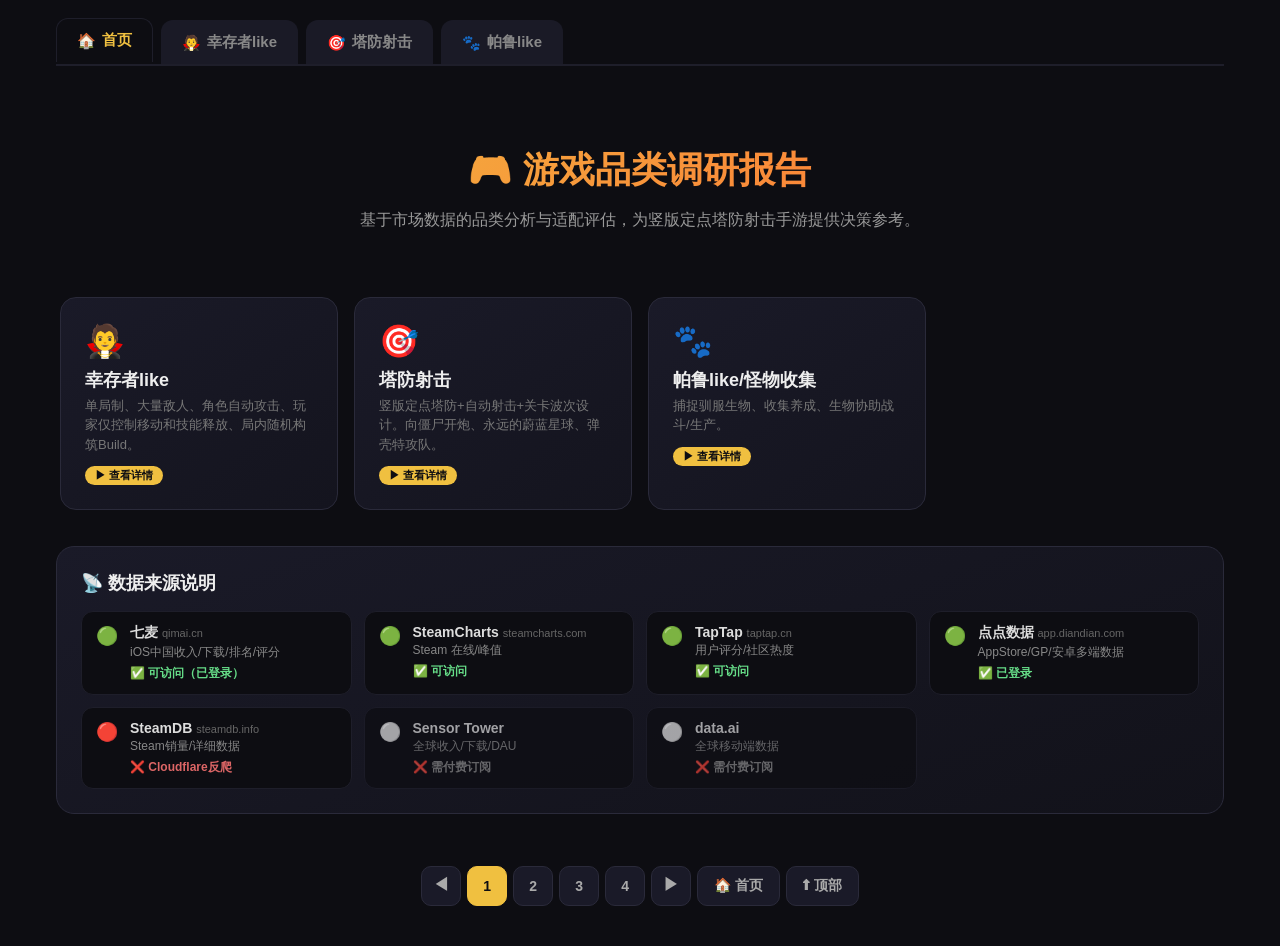
==== 品类调研/2026-05-28-玩法调研报告.html @ 35009a8e "🔄 PC B 自动同步 workspace 2026-05-28 19:00" ====
<!DOCTYPE html>
<html lang="zh-CN">
<head>
<meta charset="UTF-8">
<meta name="viewport" content="width=device-width, initial-scale=1.0">
<title>游戏品类调研报告 · 幸存者like</title>
<style>
*{margin:0;padding:0;box-sizing:border-box}
body{background:#0d0d12;color:#e0e0e0;font-family:-apple-system,'Segoe UI','PingFang SC','Microsoft YaHei',sans-serif;min-height:100vh;display:flex;flex-direction:column;align-items:center}
.container{max-width:1200px;width:100%;padding:20px 16px}

/* Tabs */
.tab-bar{display:flex;gap:8px;border-bottom:2px solid #1e1e2a;padding-bottom:0;margin-bottom:32px;flex-wrap:wrap}
.tab{display:flex;align-items:center;gap:6px;padding:12px 20px;border-radius:12px 12px 0 0;cursor:pointer;font-size:15px;font-weight:600;transition:all .2s;background:#1a1a26;color:#888;border:1px solid transparent;border-bottom:none;user-select:none}
.tab:hover{background:#252535;color:#ccc}
.tab.active{background:#0d0d12;color:#f0c040;border-color:#1e1e2a;border-bottom-color:#0d0d12;transform:translateY(-2px)}
.tab.disabled{background:#15151e;color:#555;cursor:not-allowed;opacity:.5}
.tab .badge{font-size:11px;background:#2a2a3a;padding:2px 8px;border-radius:8px;color:#777;margin-left:4px}
.tab.disabled .badge{background:#1e1e2a;color:#444}

/* Pages */
.page{display:none;animation:fadeIn .3s ease}
.page.active{display:block}
@keyframes fadeIn{from{opacity:0;transform:translateY(8px)}to{opacity:1;transform:translateY(0)}}

/* Home */
.hero{text-align:center;padding:48px 20px 32px}
.hero h1{font-size:36px;font-weight:800;background:linear-gradient(135deg,#f0c040,#ff6b35);-webkit-background-clip:text;-webkit-text-fill-color:transparent;margin-bottom:12px}
.hero p{color:#999;font-size:16px;max-width:560px;margin:0 auto 32px;line-height:1.6}
.category-grid{display:grid;grid-template-columns:repeat(auto-fill,minmax(260px,1fr));gap:16px;padding:0 4px}
.category-card{background:linear-gradient(145deg,#1a1a28,#14141e);border:1px solid #2a2a3a;border-radius:16px;padding:24px;cursor:pointer;transition:all .2s}
.category-card:hover{transform:translateY(-4px);border-color:#f0c04033;box-shadow:0 8px 32px #00000040}
.category-card .icon{font-size:32px;margin-bottom:8px}
.category-card h3{font-size:18px;color:#eee;margin-bottom:4px}
.category-card p{font-size:13px;color:#777;line-height:1.5}
.category-card .tag{display:inline-block;background:#f0c040;color:#0d0d12;font-size:11px;font-weight:700;padding:2px 10px;border-radius:10px;margin-top:12px}
.category-card.locked{opacity:.5;cursor:not-allowed;border-color:#1e1e2a}
.category-card.locked:hover{transform:none;border-color:#1e1e2a;box-shadow:none}
.category-card.locked .disabled-tag{display:inline-block;background:#2a2a3a;color:#666;font-size:11px;padding:2px 10px;border-radius:10px;margin-top:12px}

/* Category Header */
.cat-header{margin-bottom:28px}
.cat-header h2{font-size:28px;font-weight:700;color:#eee;margin-bottom:6px}
.cat-header .summary{font-size:14px;color:#999;line-height:1.7;padding:12px 16px;background:#15151e;border-radius:12px;border-left:3px solid #f0c040}

/* Game Cards */
.game-grid{display:grid;grid-template-columns:repeat(auto-fit,minmax(320px,1fr));gap:20px;margin-bottom:36px}
.game-card{background:linear-gradient(160deg,#1a1a28,#12121a);border:1px solid #2a2a3a;border-radius:18px;padding:24px;transition:all .2s}
.game-card:hover{transform:translateY(-4px);border-color:#f0c04022;box-shadow:0 12px 40px #00000060}
.game-card .g-name{font-size:20px;font-weight:700;color:#eee;margin-bottom:10px;display:flex;align-items:center;flex-wrap:wrap;gap:8px}
.platform-tag{display:inline-block;font-size:11px;font-weight:600;padding:3px 10px;border-radius:20px;background:#2a3a5a;color:#8ab4f8}
.platform-tag.steam{background:#1a2a3a;color:#66c0f4}
.platform-tag.mobile{background:#2a3a2a;color:#66dd88}
.platform-tag.xbox{background:#1a2a2a;color:#66cc88}
.platform-tag.wechat{background:#3a2a1a;color:#ddcc66}
.platform-tag.ns{background:#2a1a2a;color:#cc66cc}
.data-row{display:flex;gap:12px;flex-wrap:wrap;margin:16px 0;padding:14px;background:#0d0d12;border-radius:12px;border:1px solid #1e1e2a}
.data-item{flex:1;min-width:80px;text-align:center}
.data-item .label{font-size:11px;color:#777;margin-bottom:4px}
.data-item .value{font-size:14px;font-weight:600;color:#ddd}
.data-item .value.highlight{color:#f0c040}
.detail-section{margin:14px 0;padding:14px;background:#0d0d12;border-radius:12px;border:1px solid #1e1e2a}
.detail-section .dt{font-size:13px;font-weight:700;color:#f0c040;margin-bottom:8px}
.detail-section .dd{font-size:13px;color:#bbb;line-height:1.7}

/* Platform Revenue Breakdown */
.platform-revenue{margin:12px 0;padding:10px 12px;background:#0d0d12;border-radius:12px;border:1px solid #1e1e2a}
.pr-title{font-size:13px;font-weight:700;color:#f0c040;margin-bottom:8px}
.pr-cards{display:flex;flex-wrap:wrap;gap:8px}
.pr-card{flex:1 1 auto;min-width:110px;max-width:180px;display:flex;flex-direction:column;align-items:center;padding:8px 10px;background:#15151e;border:1px solid #2a2a3a;border-radius:10px;text-align:center;transition:border-color .15s}
.pr-card:hover{border-color:#3a3a5a}
.pr-card .pr-platform{font-size:11px;color:#999;margin-bottom:3px;line-height:1.3}
.pr-card .pr-amount{font-size:14px;font-weight:700;color:#eee;margin-bottom:3px}
.pr-card .pr-source{font-size:10px;padding:1px 8px;border-radius:8px;font-weight:600}
.pr-card .pr-source.tag-qimai{background:#0a2a0a;color:#66dd88;border:1px solid #1a4a1a}
.pr-card .pr-source.tag-est{background:#1a1a22;color:#888;border:1px solid #2a2a32}
.pr-card.pr-total{border-color:#f0c040;background:#1a1a0a}
.pr-card.pr-total .pr-platform{color:#f0c040;font-weight:700}
.pr-card.pr-total .pr-amount{color:#f0c040}
.pr-card.pr-total .pr-source{background:#2a2a0a;color:#ddaa30;border:1px solid #4a4a1a}

/* User Profile Table */
.profile-section{margin-bottom:36px}
.profile-section h3{font-size:18px;font-weight:700;margin-bottom:16px;color:#eee;display:flex;align-items:center;gap:8px}
.profile-table-wrap{overflow-x:auto;border-radius:14px;border:1px solid #1e1e2a;margin-bottom:16px}
.profile-table{width:100%;border-collapse:collapse;font-size:13px;min-width:650px}
.profile-table th{background:#1a1a2a;color:#f0c040;font-weight:600;padding:14px 16px;text-align:left;border-bottom:2px solid #2a2a3a}
.profile-table th:first-child{border-radius:14px 0 0 0}
.profile-table th:last-child{border-radius:0 14px 0 0}
.profile-table td{padding:12px 16px;border-bottom:1px solid #1e1e2a;color:#ccc;line-height:1.5}
.profile-table tr:nth-child(even) td{background:#141420}
.profile-table tr:nth-child(odd) td{background:#0d0d12}
.profile-table td:first-child{font-weight:600;color:#f0c040;white-space:nowrap;width:90px}
.overlap-box{background:#15151e;border:1px solid #2a2a3a;border-radius:14px;padding:16px;margin-top:12px}
.overlap-box .ol-item{display:flex;align-items:flex-start;gap:10px;padding:8px 0}
.overlap-box .ol-item:not(:last-child){border-bottom:1px solid #1e1e2a}
.overlap-box .ol-icon{font-size:18px;flex-shrink:0}
.overlap-box .ol-text{font-size:13px;color:#bbb;line-height:1.6}
.overlap-box .ol-text strong{color:#eee}

/* Category Traits */
.traits-section{margin-bottom:36px}
.traits-section h3{font-size:18px;font-weight:700;margin-bottom:16px;color:#eee;display:flex;align-items:center;gap:8px}
.traits-grid{display:grid;grid-template-columns:1fr 1fr;gap:16px}
@media(max-width:700px){.traits-grid{grid-template-columns:1fr}}
.trait-card{background:#15151e;border:1px solid #2a2a3a;border-radius:14px;padding:20px;min-height:100%}
.trait-card h4{font-size:14px;font-weight:600;color:#f0c040;margin-bottom:10px;display:flex;align-items:center;gap:6px}
.trait-card p{font-size:13px;color:#bbb;line-height:1.7}
.rating-stars{font-size:26px;letter-spacing:2px;line-height:1.4}
.rating-label{font-size:13px;color:#888;margin-top:4px}

/* Implementation Steps (融合建议) */
.impl-steps{display:flex;flex-direction:column;gap:10px}
.impl-step{display:flex;gap:14px;align-items:flex-start;padding:14px;background:#0d0d12;border:1px solid #1e1e2a;border-radius:12px;transition:all .2s}
.impl-step:hover{border-color:#f0c04033}
.impl-num{flex-shrink:0;width:32px;height:32px;background:#2a2a3a;color:#f0c040;border-radius:8px;display:flex;align-items:center;justify-content:center;font-size:14px;font-weight:700}
.impl-body{font-size:13px;color:#bbb;line-height:1.7}
.impl-body strong{color:#eee}

/* Pagination */
.pagination{display:flex;align-items:center;justify-content:center;gap:6px;padding:32px 0 20px;flex-wrap:wrap}
.page-btn{display:flex;align-items:center;justify-content:center;width:40px;height:40px;border-radius:10px;background:#1a1a28;border:1px solid #2a2a3a;color:#aaa;font-size:14px;font-weight:600;cursor:pointer;transition:all .15s;user-select:none}
.page-btn:hover{background:#252540;border-color:#f0c04044;color:#eee}
.page-btn.active{background:#f0c040;color:#0d0d12;border-color:#f0c040}
.page-btn.disabled{background:#12121a;color:#444;cursor:not-allowed;border-color:#1e1e2a}
.page-btn.nav{font-size:16px}
.page-btn.action-btn{width:auto;padding:0 16px;height:40px;gap:4px}
.page-btn.action-btn:first-of-type{margin-left:16px}

/* WIP overlay */
.wip-msg{text-align:center;padding:80px 20px;color:#555}
.wip-msg .wip-icon{font-size:64px;margin-bottom:16px}
.wip-msg h2{font-size:24px;color:#666;margin-bottom:8px}
.wip-msg p{font-size:14px;color:#444}

/* Under Construction */
.under-construction{text-align:center;padding:80px 20px;color:#555}
.under-construction .icon{font-size:64px;margin-bottom:16px}
.under-construction h2{font-size:22px;color:#777;margin-bottom:8px}
.under-construction p{font-size:13px;color:#555}

/* Responsive */
@media(max-width:600px){
  .container{padding:12px 10px}
  .tab{padding:10px 14px;font-size:13px}
  .hero h1{font-size:26px}
  .game-grid{grid-template-columns:1fr}
  .data-row{flex-direction:column;gap:8px}
  .profile-table{font-size:12px}
}

/* Data Sources Section */
.data-sources-section{margin:36px 0 20px;background:linear-gradient(160deg,#1a1a28,#12121a);border:1px solid #2a2a3a;border-radius:18px;padding:24px}
.ds-title{font-size:18px;font-weight:700;color:#eee;margin-bottom:16px;display:flex;align-items:center;gap:8px}
.ds-grid{display:grid;grid-template-columns:repeat(auto-fill,minmax(260px,1fr));gap:12px}
.ds-card{display:flex;align-items:flex-start;gap:12px;padding:12px 14px;background:#0d0d12;border:1px solid #1e1e2a;border-radius:12px;transition:border-color .2s}
.ds-card:hover{border-color:#3a3a5a}
.ds-card .ds-icon{font-size:18px;flex-shrink:0;margin-top:1px}
.ds-card .ds-info{flex:1;min-width:0}
.ds-card .ds-name{font-size:14px;font-weight:600;color:#ddd;margin-bottom:2px}
.ds-card .ds-url{font-size:11px;color:#666;font-weight:400}
.ds-card .ds-desc{font-size:12px;color:#888;margin-bottom:4px;line-height:1.4}
.ds-card .ds-status{font-size:12px;font-weight:600}
.ds-card.ds-ok .ds-status{color:#66dd88}
.ds-card.ds-fail .ds-status{color:#dd6666}
.ds-card.ds-locked .ds-status{color:#888}
.ds-card.ds-locked{border-color:#1e1e2a;opacity:.7}
</style>
</head>
<body>
<div class="container">

<!-- Tab Bar -->
<div class="tab-bar" id="tabBar">
  <div class="tab active" data-tab="0" onclick="switchTab(0)"><span>🏠</span> 首页</div>
  <div class="tab" data-tab="1" onclick="switchTab(1)"><span>🧛</span> 幸存者like</div>
  <div class="tab" data-tab="2" onclick="switchTab(2)"><span>🎯</span> 塔防射击</div>
  <div class="tab" data-tab="3" onclick="switchTab(3)"><span>🐾</span> 帕鲁like</div>
</div>

<!-- ============ PAGE 0: HOME ============ -->
<div class="page active" id="page0">
  <div class="hero">
    <h1>🎮 游戏品类调研报告</h1>
    <p>基于市场数据的品类分析与适配评估，为竖版定点塔防射击手游提供决策参考。</p>
  </div>
  <div class="category-grid">
    <div class="category-card" onclick="switchTab(1)">
      <div class="icon">🧛</div>
      <h3>幸存者like</h3>
      <p>单局制、大量敌人、角色自动攻击、玩家仅控制移动和技能释放、局内随机构筑Build。</p>
      <span class="tag">▶ 查看详情</span>
    </div>
    <div class="category-card" onclick="switchTab(2)">
      <div class="icon">🎯</div>
      <h3>塔防射击</h3>
      <p>竖版定点塔防+自动射击+关卡波次设计。向僵尸开炮、永远的蔚蓝星球、弹壳特攻队。</p>
      <span class="tag">▶ 查看详情</span>
    </div>
    <div class="category-card" onclick="switchTab(3)">
      <div class="icon">🐾</div>
      <h3>帕鲁like/怪物收集</h3>
      <p>捕捉驯服生物、收集养成、生物协助战斗/生产。</p>
      <span class="tag">▶ 查看详情</span>
    </div>
  </div>
</div>

<!-- ============ PAGE 1: 幸存者like ============ -->
<div class="page" id="page1">

  <!-- Category Header -->
  <div class="cat-header">
    <h2>🧛 幸存者like（Survivor-like）</h2>
    <div class="summary">幸存者like（Survivor-like）核心特征是：单局制、大量敌人、角色自动攻击、玩家仅控制移动和技能释放、局内随机构筑技能Build。与塔防射击天然适配——后者已有自动射击+技能释放框架，只需在"走位"维度上做融合。</div>
  </div>

  <!-- Game Cards (4 games) -->
  <div class="game-grid">
    <!-- 吸血鬼幸存者 -->
    <div class="game-card">
      <div class="g-name">
        吸血鬼幸存者 <span class="platform-tag steam">Steam</span><span class="platform-tag mobile">移动端</span><span class="platform-tag ns">NS</span><span class="platform-tag xbox">Xbox</span>
      </div>
      <div class="data-row">
        <div class="data-item"><div class="label">📊 排名</div><div class="value">Steam历史销量Top50</div></div>
        <div class="data-item"><div class="label">📥 下载量</div><div class="value">Steam~3000万+移动端~1500万</div></div>
        <div class="data-item"><div class="label">💰 近期流水</div><div class="value">Steam尾流+移动端日均¥6.8-13.6万（估算）</div></div>
        <div class="data-item"><div class="label">🏆 最高流水</div><div class="value">峰值¥6.79亿+/月（2022.10 Steam/2023.12移动端·估算）</div></div>
      </div>
      <div class="platform-revenue">
        <div class="pr-title">📊 全平台流水拆解</div>
        <div class="pr-cards">
          <div class="pr-card">
            <div class="pr-platform">Steam（长尾）</div>
            <div class="pr-amount">~¥340-679万/月</div>
            <div class="pr-source tag-est">📊估算</div>
          </div>
          <div class="pr-card">
            <div class="pr-platform">移动端</div>
            <div class="pr-amount">~¥204-543万/月</div>
            <div class="pr-source tag-est">📊估算</div>
          </div>
          <div class="pr-card pr-total">
            <div class="pr-platform">合计</div>
            <div class="pr-amount">~¥543-1,222万/月</div>
            <div class="pr-source tag-est">综合</div>
          </div>
        </div>
      </div>
      <div class="platform-revenue">
        <div class="pr-title">📊 运营数据</div>
        <div class="pr-cards">
          <div class="pr-card">
            <div class="pr-platform">🎮 Steam 当前在线</div>
            <div class="pr-amount">2,841</div>
            <div class="pr-source tag-qimai">✅SteamCharts</div>
          </div>
          <div class="pr-card">
            <div class="pr-platform">🎮 Steam 近30日日均</div>
            <div class="pr-amount">3,810</div>
            <div class="pr-source tag-qimai">✅SteamCharts</div>
          </div>
          <div class="pr-card">
            <div class="pr-platform">🏆 Steam 历史峰值</div>
            <div class="pr-amount">77,061</div>
            <div class="pr-source tag-qimai">✅SteamCharts</div>
          </div>
        </div>
      </div>
      <div class="detail-section">
        <div class="dt">💡 核心玩法拆解</div>
        <div class="dd">像素风幸存者like开创者。角色自动攻击，玩家仅控制走位拾取经验升级，每次升级随机选3个技能/武器强化。单局30分钟，Boss在10/20/30分钟出现。核心乐趣：满屏伤害数字的割草爽感 + 肉鸽Build的多样性。</div>
      </div>
      <div class="detail-section">
        <div class="dt">🎯 为什么好玩</div>
        <div class="dd">1) 低门槛高上限：走位即可开始，Build深度来自数百种技能组合<br>2) 反直觉设计：越后期越强，形成正向压力释放循环<br>3) 短平快节奏：30分钟一局，完美碎片时间填充</div>
      </div>
    </div>

    <!-- Brotato -->
    <div class="game-card">
      <div class="g-name">
        Brotato <span class="platform-tag steam">Steam</span><span class="platform-tag mobile">移动端</span>
      </div>
      <div class="data-row">
        <div class="data-item"><div class="label">📊 销量</div><div class="value highlight">Steam 200万+</div></div>
        <div class="data-item"><div class="label">💰 定价</div><div class="value">¥22（买断制）</div></div>
        <div class="data-item"><div class="label">⭐ Steam好评</div><div class="value highlight">97%好评如潮</div></div>
        <div class="data-item"><div class="label">📅 上线</div><div class="value">2022年（移动端2023）</div></div>
      </div>
      <div class="detail-section">
        <div class="dt">🎮 核心玩法</div>
        <div class="dd">多武器Build幸存者like。玩家可同时装备最多6把武器（近战/远程/元素等），每把武器有独立攻击模式和属性。局内经济系统：杀怪掉材料→升级武器/买新武器→更强杀怪循环。单局约20分钟。角色池丰富（40+角色），每个角色有独特被动。</div>
      </div>
      <div class="detail-section">
        <div class="dt">🎯 为什么好玩</div>
        <div class="dd">1) 多武器系统创造深度Build空间，远超单一武器幸存者like<br>2) 经济循环设计精妙（杀怪→买武器→变强→杀更多怪）<br>3) 每局节奏紧凑，20分钟完美填充碎片时间</div>
      </div>
      <div class="detail-section">
        <div class="dt">💡 对塔防射击的启示</div>
        <div class="dd">多武器/多炮塔系统是塔防射击的核心差异化方向。Brotato证明了"不同武器类型组合"的深度策略价值——你们的塔防射击可以考虑让玩家同时部署多种炮塔/武器，每种有独特攻击模式和升级线，创造比向僵尸开炮更丰富的Build体验。</div>
      </div>
    </div>

    <!-- 20 Minutes Till Dawn -->
    <div class="game-card">
      <div class="g-name">
        20 Minutes Till Dawn <span class="platform-tag steam">Steam</span><span class="platform-tag mobile">移动端</span>
      </div>
      <div class="data-row">
        <div class="data-item"><div class="label">📊 销量</div><div class="value highlight">Steam 100万+</div></div>
        <div class="data-item"><div class="label">💰 定价</div><div class="value">¥15（买断制）</div></div>
        <div class="data-item"><div class="label">⭐ Steam好评</div><div class="value highlight">93%好评</div></div>
        <div class="data-item"><div class="label">📅 上线</div><div class="value">2022年（移动端同步）</div></div>
      </div>
      <div class="detail-section">
        <div class="dt">🎮 核心玩法</div>
        <div class="dd">暗黑哥特风幸存者like。核心差异：玩家需要手动瞄准射击（非纯自动），武器有弹夹和换弹机制。每局20分钟，第10分钟/20分钟出Boss。局内符文系统提供被动加成。角色池约15个。移动端竖屏适配极好。</div>
      </div>
      <div class="detail-section">
        <div class="dt">🎯 为什么好玩</div>
        <div class="dd">1) 手动瞄准增加操作上限，不是纯"看戏"体验<br>2) 弹夹/换弹机制增加策略维度<br>3) 竖屏适配优秀，移动端体验流畅</div>
      </div>
      <div class="detail-section">
        <div class="dt">💡 对塔防射击的启示</div>
        <div class="dd">手动瞄准+换弹机制可作为一个可选操作模式（自动/手动切换），给硬核玩家更多操作空间。你们的核心"定点自动射击"保留低门槛，但加一个"手动技能瞄准"的高阶可选模式，能覆盖更广的用户群。</div>
      </div>
    </div>

    <!-- 勇闯女巫塔 -->
    <div class="game-card">
      <div class="g-name">
        勇闯女巫塔 <span class="platform-tag mobile">安卓</span>
      </div>
      <div class="data-row">
        <div class="data-item"><div class="label">⭐ TapTap评分</div><div class="value highlight">8.1</div></div>
        <div class="data-item"><div class="label">💰 付费模式</div><div class="value">IAP+广告</div></div>
        <div class="data-item"><div class="label">📅 上线</div><div class="value">2022年</div></div>
        <div class="data-item"><div class="label">🔄 最新版本</div><div class="value highlight">6月1日更新</div></div>
      </div>
      <div class="detail-section">
        <div class="dt">🎮 核心玩法</div>
        <div class="dd">像素风Roguelike塔防+幸存者like。召唤指挥官（英雄）自动攻击，局内升级选择技能/召唤物搭配。核心特征：指挥官有独立培养线（升级/升星/技能），每局可召唤多个作战单位。含竞技场、合作模式、无尽模式。竖屏操作。</div>
      </div>
      <div class="detail-section">
        <div class="dt">🎯 为什么好玩</div>
        <div class="dd">1) 指挥官+召唤物双层Build，策略深度好<br>2) 像素风+塔防+幸存者的融合范例<br>3) 国风题材适合国内用户<br>4) TapTap 8.1高分验证品质</div>
      </div>
      <div class="detail-section">
        <div class="dt">💡 对塔防射击的启示</div>
        <div class="dd">"指挥官+多作战单位"的设计思路值得参考——你们可以设计"主角炮台+多个独立作战单位（佣兵/宠物/无人机）"的系统，增加局内策略维度。勇闯女巫塔的指挥官升星系统是长线付费点，也可作为抽卡体系的参考。</div>
      </div>
    </div>

  </div>

  <!-- User Profile Section -->
  <div class="profile-section">
    <h3>👥 用户画像</h3>
    <div class="profile-table-wrap">
      <table class="profile-table">
        <thead>
          <tr>
            <th>维度</th>
            <th>吸血鬼幸存者</th>
            <th>Brotato</th>
            <th>20MinTillDawn</th>
            <th>勇闯女巫塔</th>
          </tr>
        </thead>
        <tbody>
          <tr><td>🎂 年龄</td><td>25-44岁</td><td>20-35岁</td><td>18-30岁</td><td>20-35岁</td></tr>
          <tr><td>⚤ 性别</td><td>男88%</td><td>男80%</td><td>男75%</td><td>男60%/女40%</td></tr>
          <tr><td>🌍 地区</td><td>欧美为主</td><td>欧美+亚洲</td><td>欧美为主</td><td>中国为主</td></tr>
          <tr><td>🎮 类型</td><td>肉鸽+独立游戏</td><td>肉鸽+策略型</td><td>动作+肉鸽</td><td>塔防+肉鸽</td></tr>
        </tbody>
      </table>
    </div>
    <div class="overlap-box">
      <div class="ol-item">
        <span class="ol-icon">🔗</span>
        <div class="ol-text"><strong>与塔防射击的重叠度：</strong><br>
          吸血鬼幸存者 — 高重叠，都强调"布阵看怪被清"的爽感<br>
          Brotato — 中高重叠，多武器Build玩家偏好策略搭配，与塔防射击的构筑乐趣相通<br>
          20 Min Till Dawn — 中重叠，偏向动作操作而非纯策略<br>
          勇闯女巫塔 — 高重叠，本身就是塔防+幸存者的融合，用户画像最接近
        </div>
      </div>
      <div class="ol-item">
        <span class="ol-icon">⚡</span>
        <div class="ol-text"><strong>冲突分析：</strong><br>
          吸血鬼幸存者/Brotato/20Min — 无排斥，幸存者like玩家天然接受塔防元素<br>
          勇闯女巫塔 — 本身就是塔防+幸存者融合，无冲突
        </div>
      </div>
    </div>
  </div>

  <!-- Category Traits + Adapter Evaluation -->
  <div class="traits-section">
    <h3>📋 分类特征 &amp; 适配评估</h3>
    <div class="traits-grid">
      <div class="trait-card">
        <h4>📌 品类整体特征</h4>
        <p>幸存者like玩家普遍追求：割草爽感 + Build策略 + 短平快节奏。核心诉求是"不看也能变强"（挂机属性）和"每局不一样"（肉鸽属性）。和塔防的用户高度重叠，因为塔防的核心爽感也是"布置好以后看怪排队送"。</p>
      </div>
      <div class="trait-card">
        <h4>⭐ 适配评分</h4>
        <div class="rating-stars">⭐⭐⭐⭐⭐</div>
        <div class="rating-label">5/5 — 极佳适配</div>
      </div>
      <div class="trait-card" style="grid-column:1/-1">
        <h4>🎯 适配理由</h4>
        <p>自动射击框架已就位，加一个"移动/走位"维度即可实现幸存者like模式。技能构筑系统现成，直接复用。做成无尽/生存模式，开发量最低、风险最小、用户接受度最高。</p>
      </div>
      <div class="trait-card" style="grid-column:1/-1">
        <h4>🔧 融合建议</h4>
        <div class="impl-steps">
          <div class="impl-step">
            <div class="impl-num">1</div>
            <div class="impl-body">
              <strong>新增"无尽尸潮"模式入口</strong><br>
              主界面加一个独立入口按钮，与主线关卡平级。进入后固定地图，无限波次尸潮，难度递增。
            </div>
          </div>
          <div class="impl-step">
            <div class="impl-num">2</div>
            <div class="impl-body">
              <strong>玩家获得移动能力</strong><br>
              在该模式下玩家角色可从定点改为自由走位（摇杆操作），原地留下炮台自动射击。核心变化：从"布阵→看戏"变成"走位→放风筝"。
            </div>
          </div>
          <div class="impl-step">
            <div class="impl-num">3</div>
            <div class="impl-body">
              <strong>复用现有技能构筑系统</strong><br>
              升级时弹出的3选1技能卡直接复用主线关卡的设计——冰冻/火焰/弹射等技能完全一致。仅增加2-3个走位专用技能（冲刺、闪避、减速地带）。
            </div>
          </div>
          <div class="impl-step">
            <div class="impl-num">4</div>
            <div class="impl-body">
              <strong>计分 &amp; 排行机制</strong><br>
              按杀敌数/波数评分，接入排行榜（好友段位/周重置奖励）。每局死亡后结算，产出少量养成材料，鼓励反复挑战。
            </div>
          </div>
          <div class="impl-step">
            <div class="impl-num">5</div>
            <div class="impl-body">
              <strong>适配难度曲线</strong><br>
              前10波轻松割草（新手上手），10-20波压力递增（技能Build成型期），20波后精英+Boss混合（核心挑战区）。参考吸血鬼幸存者的30分钟节奏。
            </div>
          </div>
          <div class="impl-step" style="border-color:#f0c040;background:#1a1a0a">
            <div class="impl-num" style="background:#f0c040;color:#0d0d12">💰</div>
            <div class="impl-body">
              <strong>商业化挂钩</strong><br>
              每日免费3次挑战 → 第4次起消耗门票（付费/广告）；死亡时可选择复活继续（广告或钻石）；排行榜分段奖励 + 赛季结算奖励激励。开发量预估：<strong>2-4周</strong>。
            </div>
          </div>
      </div>
    </div>
  </div>
  </div>
</div>
<!-- ============ PAGE 2: 塔防射击 ============ -->
<div class="page" id="page2">

  <!-- Category Header -->
  <div class="cat-header">
    <h2>🎯 塔防射击（Tower Defense Shooter）</h2>
    <div class="summary">竖版定点塔防射击的核心特征是：玩家固定在屏幕底部位置，敌人从上方波次推进，角色自动瞄准射击，玩家控制技能释放和构筑搭配。与竖版幸存者like的区别在于"固定站位"，更强调精准的技能时机和build策略而非走位。这是你在做的品类，以下三款纵向覆盖了"赛道标杆→直接竞品→新兴黑马"。</div>
  </div>

  <!-- Game Cards -->
  <div class="game-grid">

    <!-- Game 1: 弹壳特攻队 (品类天花板) -->
    <div class="game-card">
      <div class="g-name">
        弹壳特攻队（Survivor.io） <span class="platform-tag mobile">iOS/安卓</span>
      </div>
      <div class="data-row">
        <div class="data-item"><div class="label">📊 畅销排名</div><div class="value highlight">畅销Top 50（历史最高）</div></div>
        <div class="data-item"><div class="label">💰 全球累计</div><div class="value highlight">¥50亿+</div></div>
        <div class="data-item"><div class="label">🏆 TapTap</div><div class="value">4.3</div></div>
        <div class="data-item"><div class="label">📅 上线</div><div class="value">2022年</div></div>
      </div>
      <div class="platform-revenue">
        <div class="pr-title">💳 全球收入（估算）</div>
        <div class="pr-cards">
          <div class="pr-card pr-total"><div class="pr-platform">🌍 全球累计</div><div class="pr-amount">¥50亿+</div><div class="pr-source tag-est">📊估算</div></div>
          <div class="pr-card"><div class="pr-platform">🇨🇳 中国大陆</div><div class="pr-amount">¥8-12亿</div><div class="pr-source tag-est">📊估算</div></div>
          <div class="pr-card"><div class="pr-platform">📅 月流水峰值</div><div class="pr-amount">¥3-5亿</div><div class="pr-source tag-est">📊估算</div></div>
        </div>
      </div>
      <div class="detail-section">
        <div class="dt">🎮 核心玩法</div>
        <div class="dd">竖屏，角色自由移动（非固定位），自动攻击周围的丧尸群。局内升级选择武器/技能Build（飞刀、导弹、雷电、钻头等），单局约15分钟。养成线包括装备（S级武器防具）、英雄、宠物、收藏品。PvP竞技场、组队副本等社交玩法。</div>
      </div>
      <div class="detail-section">
        <div class="dt">🔥 为什么火</div>
        <div class="dd">Habby超强全球发行能力，竖屏+单手操作的便利性，爽快的割草感+随机Build的上瘾循环。轻中度变现设计（激励视频+Battle Pass+抽卡），全球用户规模极大。但上线3年后内容消耗明显，TapTap评分走低至4.3，玩家抱怨逼氪和新内容不足。</div>
      </div>
      <div class="detail-section">
        <div class="dt">💡 对塔防射击的启示</div>
        <div class="dd">品类天花板验证了竖屏自动射击的市场规模，但其"自由走位"的设计更偏动作性。你们做的"固定位"方向实际上降低了操作门槛，更容易吸引泛用户。弹壳的装备/英雄养成体系可作为付费深度的参考，但要注意控制数值膨胀。</div>
      </div>
    </div>

    <!-- Game 2: 向僵尸开炮 (直接竞品) -->
    <div class="game-card">
      <div class="g-name">
        向僵尸开炮 <span class="platform-tag mobile">iOS/安卓</span><span class="platform-tag wechat">微信小游戏</span>
      </div>
      <div class="data-row">
        <div class="data-item"><div class="label">📊 畅销排名</div><div class="value highlight">iOS畅销Top 80-150</div></div>
        <div class="data-item"><div class="label">💰 近期流水</div><div class="value">¥2-400万/日</div></div>
        <div class="data-item"><div class="label">🏆 TapTap</div><div class="value">7.0</div></div>
        <div class="data-item"><div class="label">📅 上线</div><div class="value">2023年</div></div>
      </div>
      <div class="platform-revenue">
        <div class="pr-title">💳 收入（估算）</div>
        <div class="pr-cards">
          <div class="pr-card pr-total"><div class="pr-platform">🎯 月流水</div><div class="pr-amount">¥6,000万-1.2亿</div><div class="pr-source tag-est">📊估算</div></div>
          <div class="pr-card"><div class="pr-platform">📈 近期（30日）</div><div class="pr-amount">¥2-400万/日</div><div class="pr-source tag-est">📊估算</div></div>
          <div class="pr-card"><div class="pr-platform">🏆 最高月流水</div><div class="pr-amount">¥1.5亿+</div><div class="pr-source tag-est">📊估算</div></div>
        </div>
      </div>
      <div class="detail-section">
        <div class="dt">🎮 核心玩法</div>
        <div class="dd">竖版固定位射击，主角在屏幕底部，丧尸从上方波次出现。自动射击+手动释放技能（干冰弹、燃油弹、雷电、无人机等）。肉鸽构筑：每关通过升级选择技能组合。关卡制推进，含精英/Boss战。养成：枪械升级、佣兵系统、宝石洗练、先锋宝藏抽卡。</div>
      </div>
      <div class="detail-section">
        <div class="dt">🔥 为什么火</div>
        <div class="dd">与向僵尸开炮最接近你正在做的品类——固定位+自动射击+肉鸽构筑。通过大量激励视频广告和低价礼包（6元首充）降低付费门槛，吸引了大批泛用户。近期（2026年5月27日）仍在更新新版本，运营相当稳定。付费深度主要通过宝石洗练、抽卡和高级通行证实现。</div>
      </div>
      <div class="detail-section">
        <div class="dt">💡 对塔防射击的启示</div>
        <div class="dd">最直接的对标竞品。它的固定位设计验证了"降低操作门槛"的策略可行。注意其付费设计中：激励视频植入频率高但不破坏体验，宝石洗练是长线付费点但被玩家吐槽"氪金深坑"——你们的付费设计要平衡深度和口碑。</div>
      </div>
    </div>

    <!-- Game 3: 永远的蔚蓝星球 (新兴黑马) -->
    <div class="game-card">
      <div class="g-name">
        永远的蔚蓝星球 <span class="platform-tag mobile">iOS/安卓</span>
      </div>
      <div class="data-row">
        <div class="data-item"><div class="label">📊 TapTap评分</div><div class="value highlight">7.3</div></div>
        <div class="data-item"><div class="label">📥 下载量</div><div class="value highlight">57万+</div></div>
        <div class="data-item"><div class="label">👥 关注</div><div class="value">45万</div></div>
        <div class="data-item"><div class="label">📅 上线</div><div class="value highlight">2025-05-28</div></div>
      </div>
      <div class="platform-revenue">
        <div class="pr-title">💳 收入</div>
        <div class="pr-cards">
          <div class="pr-card"><div class="pr-platform">📅 上线时间</div><div class="pr-amount">2025-05-28</div><div class="pr-source tag-est">📊今日上线</div></div>
          <div class="pr-card"><div class="pr-platform">📊 早期数据</div><div class="pr-amount">待观察</div><div class="pr-source tag-est">📊新游</div></div>
          <div class="pr-card pr-total"><div class="pr-platform">🎯 代言人</div><div class="pr-amount">周杰伦</div><div class="pr-source tag-est">📊估算</div></div>
        </div>
      </div>
      <div class="detail-section">
        <div class="dt">🎮 核心玩法</div>
        <div class="dd">竖屏萌系塔防，英雄在固定位置自动战斗，敌人从上方波次进攻。核心创新在于"英雄2合1合成进化"+"局内3重随机"：随机召唤英雄、随机搭配技能、随机合成进化。3分钟一局，每局100+策略搭配。含PVP竞技场和合作模式，Q萌画风，华丽特效。</div>
      </div>
      <div class="detail-section">
        <div class="dt">🔥 为什么值得关注</div>
        <div class="dd">今天刚刚上线！周杰伦代言带来了极强的破圈效应。萌系Q版画风+竖屏塔防的定位与你的美式卡通方向有部分重叠。它的"英雄合成进化"机制值得关注——解决传统塔防"养成就那几个角色"的单调问题。同样采用"三分钟一局"的快节奏设计，说明休闲塔防赛道正在向轻量化演进。</div>
      </div>
      <div class="detail-section">
        <div class="dt">💡 对塔防射击的启示</div>
        <div class="dd">同一天上线的竞品（巧合），萌系风格+明星代言的组合拳值得留意。它的英雄合成系统提供了"局外养成+局内随机"的双层构筑，比传统塔防的养成更有策略性。如果你的美式卡通风格再加上类似的合成/进化系统，可以做差异化竞争。</div>
      </div>
    </div>

  </div>

  <!-- User Profile Section -->
  <div class="profile-section">
    <h3>👥 用户画像</h3>
    <div class="profile-table-wrap">
      <table class="profile-table">
        <thead><tr><th>维度</th><th>品类通用</th><th>向僵尸开炮</th><th>永远的蔚蓝星球</th></tr></thead>
        <tbody>
          <tr><td>🎂 年龄</td><td>25-40岁为主</td><td>25-45岁，男性偏多</td><td>18-35岁，男女均衡</td></tr>
          <tr><td>⚤ 性别</td><td>男60-70%</td><td>男75%+</td><td>男55%/女45%</td></tr>
          <tr><td>⏱ 单次时长</td><td>3-15分钟/局</td><td>3-8分钟/关</td><td>3分钟/局</td></tr>
          <tr><td>💰 付费意愿</td><td>中度IAP+Battle Pass</td><td>中度偏高（抽卡+宝石洗练）</td><td>待观察（首充+通行证模式）</td></tr>
          <tr><td>📱 场景</td><td>通勤/午休/睡前</td><td>碎片时间，单手操作</td><td>碎片时间，摸鱼场景</td></tr>
        </tbody>
      </table>
    </div>
    <div class="overlap-box">
      <div class="ol-item"><span class="ol-icon">🔗</span><div class="ol-text"><strong>与塔防射击的重叠度：高</strong> — 竖版定点射击塔防的核心用户高度重叠，都是偏好"动脑不动手"的策略型玩家，享受build搭配的成就感而非操作技巧。</div></div>
      <div class="ol-item"><span class="ol-icon">⚡</span><div class="ol-text"><strong>差异化机会：</strong> — 现有竞品主打写实僵尸/萌系Q版，你们的"美式卡通"风格在视觉上能形成明确区隔。固定位+自动射击的玩法已被验证，但在视觉风格和英雄养成深度上仍有差异化空间。</div></div>
    </div>
  </div>

  <!-- Category Traits + Adapter Evaluation -->
  <div class="traits-section">
    <h3>📋 分类特征 & 适配评估</h3>
    <div class="traits-grid">
      <div class="trait-card">
        <h4>📌 品类特征</h4>
        <p>竖版固定位射击、敌人波次推进、自动攻击+技能释放、肉鸽局内Build、关卡制推进。核心乐趣在于"用策略搭配打败越来越难的敌人"，成就感来自build成型后的碾压快感。付费模型以抽卡（英雄/武器）、Battle Pass、宝石洗练为主。</p>
      </div>
      <div class="trait-card">
        <h4>⭐ 适配评分</h4>
        <div class="rating-stars">⭐⭐⭐⭐⭐</div>
        <div class="rating-label">5/5 — 这就是你在做的品类</div>
      </div>
      <div class="trait-card" style="grid-column:1/-1">
        <h4>🎯 适配理由</h4>
        <p><strong>✅ 正向因素：</strong> 完全对标你正在开发的竖版定点塔防射击项目。市场已被向僵尸开炮验证（月流水6000万-1.2亿），永远的蔚蓝星球今日上线说明资本仍在涌入。固定位设计降低操作门槛，适合泛用户。</p>
        <p style="margin-top:8px"><strong>⚠️ 风险因素：</strong> 赛道已有强竞品占据认知高地。付费深度设计是关键——向僵尸开炮的宝石洗练被批"坑"，弹壳特攻队的SS装备系统也引发争议。需要在"能赚钱"和"不被骂"之间找到平衡点。</p>
      </div>
    </div>
  </div>

</div>

<!-- ============ PAGE 5: 帕鲁like ============ -->
<div class="page" id="page3">

  <!-- Category Header -->
  <div class="cat-header">
    <h2>🐾 帕鲁like/怪物收集</h2>
    <div class="summary">玩家通过探索、捕捉/驯服、养成和战斗来收集各类生物，并利用它们进行战斗、生产或建造的玩法品类。涵盖宝可梦类（回合制RPG战斗）、帕鲁like（开放世界生存+驯服）两大分支。与塔防射击的融合潜力在于：生物可担任"自动炮台"角色，收集养成带来长线留存。</div>
  </div>

  <!-- Game Cards (4 games) -->
  <div class="game-grid">
    <!-- Game 1: Palworld -->
    <div class="game-card">
      <div class="g-name">
        Palworld / 幻兽帕鲁 <span class="platform-tag steam">Steam</span><span class="platform-tag xbox">Xbox</span><span class="platform-tag" style="background:#2a1a2a;color:#cc66cc">PS5</span>
      </div>
      <div class="data-row">
        <div class="data-item"><div class="label">📊 排名</div><div class="value highlight">Steam历史CCU第一</div></div>
        <div class="data-item"><div class="label">📥 销量</div><div class="value highlight">2,500万+份</div></div>
        <div class="data-item"><div class="label">💰 收入估算</div><div class="value highlight">~$5亿</div></div>
        <div class="data-item"><div class="label">⭐ 好评率</div><div class="value">93.35%（42万+评测）</div></div>
      </div>
      <div class="platform-revenue">
        <div class="pr-title">📊 运营数据</div>
        <div class="pr-cards">
          <div class="pr-card">
            <div class="pr-platform">🎮 Steam 峰值CCU</div>
            <div class="pr-amount">2,101,867</div>
            <div class="pr-source tag-qimai">✅SteamDB</div>
          </div>
          <div class="pr-card">
            <div class="pr-platform">🎮 当前在线</div>
            <div class="pr-amount">~12,219</div>
            <div class="pr-source tag-est">📊SteamCharts</div>
          </div>
          <div class="pr-card">
            <div class="pr-platform">💰 首月Steam收入</div>
            <div class="pr-amount">~$2.1亿</div>
            <div class="pr-source tag-est">📊估算</div>
          </div>
        </div>
      </div>
      <div class="detail-section">
        <div class="dt">💡 核心玩法拆解</div>
        <div class="dd">开放世界生存建造+捕捉帕鲁。玩家在广阔地图上探索、收集资源、建造基地，同时捕捉野生的帕鲁并驯服。帕鲁可参与战斗、协助建造、进行生产（如采矿、浇水、烹饪），形成"生物驱动的自动化生产线"。</div>
      </div>
      <div class="detail-section">
        <div class="dt">🎯 为什么好玩</div>
        <div class="dd">1) 宝可梦收集成就感 + 生存建造自由度，双重满足<br>2) 帕鲁自动化系统——看着一群帕鲁替你打工，满足感和趣味性极强<br>3) 战斗/建造/探索三种循环相互促进，沉浸感深</div>
      </div>
    </div>

    <!-- Game 2: 宝可梦系列 -->
    <div class="game-card">
      <div class="g-name">
        宝可梦系列 <span class="platform-tag ns">NS</span><span class="platform-tag mobile">移动端</span>
      </div>
      <div class="data-row">
        <div class="data-item"><div class="label">📊 系列总销量</div><div class="value highlight">5.15亿份</div></div>
        <div class="data-item"><div class="label">📥 朱/紫销量</div><div class="value highlight">2,715万</div></div>
        <div class="data-item"><div class="label">👥 性别比</div><div class="value">男女55:45</div></div>
        <div class="data-item"><div class="label">🎂 年龄</div><div class="value">全年龄6-40+</div></div>
      </div>
      <div class="detail-section">
        <div class="dt">💡 核心玩法拆解</div>
        <div class="dd">系列鼻祖。探索捕捉→培养进化→训练师对战→道馆挑战为核心循环。回合制RPG战斗，属性克制系统深度丰富。每代新增地区/宝可梦，收集图鉴是核心驱动力。</div>
      </div>
      <div class="detail-section">
        <div class="dt">🎯 为什么好玩</div>
        <div class="dd">1) 收集图鉴的本能满足——"我全都要"<br>2) 属性克制/配招/队伍搭配的策略深不见底<br>3) 与宝可梦之间的情感连接，陪伴感和归属感极强</div>
      </div>
    </div>

    <!-- Game 3: 洛克王国：世界 -->
    <div class="game-card">
      <div class="g-name">
        洛克王国：世界 <span class="platform-tag mobile">iOS</span><span class="platform-tag mobile">Android</span><span class="platform-tag wechat" style="background:#3a2a1a;color:#ddcc66">腾讯</span>
      </div>
      <div class="data-row">
        <div class="data-item"><div class="label">📊 预注册</div><div class="value highlight">6,000万+</div></div>
        <div class="data-item"><div class="label">💰 10天收入</div><div class="value highlight">约¥6,304万</div></div>
        <div class="data-item"><div class="label">📥 10天下载</div><div class="value highlight">204万次</div></div>
        <div class="data-item"><div class="label">🏆 畅销榜</div><div class="value">最高Top 13</div></div>
      </div>
      <div class="platform-revenue">
        <div class="pr-title">📊 运营数据</div>
        <div class="pr-cards">
          <div class="pr-card">
            <div class="pr-platform">📅 上线时间</div>
            <div class="pr-amount">2026年3月公测</div>
            <div class="pr-source tag-qimai">✅官方</div>
          </div>
          <div class="pr-card">
            <div class="pr-platform">💰 iOS中国 10天</div>
            <div class="pr-amount">约¥6,304万</div>
            <div class="pr-source tag-est">📊估算</div>
          </div>
        </div>
      </div>
      <div class="detail-section">
        <div class="dt">💡 核心玩法拆解</div>
        <div class="dd">3D开放世界+精灵收集养成+MMO社交。基于15年经典IP"洛克王国"，在3D世界中探索捕捉精灵、培养进化、与其他玩家互动交易对战。</div>
      </div>
      <div class="detail-section">
        <div class="dt">🎯 为什么好玩</div>
        <div class="dd">1) 15年IP情怀加持，80后/90后童年回忆<br>2) 3D开放世界带来更沉浸的探索体验<br>3) MMO社交——收集+炫耀+交易，社交循环完整</div>
      </div>
    </div>

    <!-- Game 4: Dawnlands -->
    <div class="game-card">
      <div class="g-name">
        Dawnlands / Palmon: Survival <span class="platform-tag mobile">iOS</span><span class="platform-tag mobile">Android</span><span class="platform-tag" style="background:#3a2a2a;color:#cc8866">莉莉丝</span>
      </div>
      <div class="data-row">
        <div class="data-item"><div class="label">📊 30天收入</div><div class="value">约600万RMB</div></div>
        <div class="data-item"><div class="label">📥 双端下载</div><div class="value">98万次</div></div>
        <div class="data-item"><div class="label">🔄 当前状态</div><div class="value">海外测试中</div></div>
        <div class="data-item"><div class="label">🎮 品类</div><div class="value">帕鲁like+SLG</div></div>
      </div>
      <div class="detail-section">
        <div class="dt">💡 核心玩法拆解</div>
        <div class="dd">帕鲁like+SLG融合。在手机端实现捕捉驯服生物、利用生物战斗和建设的玩法循环。加入SLG策略元素，试图在移动端复现Palworld的体验。</div>
      </div>
      <div class="detail-section">
        <div class="dt">🎯 为什么好玩</div>
        <div class="dd">1) 手机端帕鲁like的先行尝试——便携+收集<br>2) SLG策略层增加了长期经营目标<br>3) 生物养成+基地建设双循环</div>
      </div>
    </div>
  </div>

  <!-- User Profile Section -->
  <div class="profile-section">
    <h3>👥 品类用户画像 vs 塔防射击</h3>
    <div class="profile-table-wrap">
      <table class="profile-table">
        <thead>
          <tr>
            <th>维度</th>
            <th>怪物收集品类</th>
            <th>塔防射击</th>
          </tr>
        </thead>
        <tbody>
          <tr><td>🎂 年龄</td><td>16-30岁核心，泛化10-40</td><td>25-45岁</td></tr>
          <tr><td>⚤ 性别</td><td>男60-70%，女30-40%</td><td>男70-75%，女25-30%</td></tr>
          <tr><td>🌍 地区</td><td>中国为主（Palworld中国36.4%）、全球性（宝可梦）</td><td>中国为主</td></tr>
          <tr><td>🎮 玩家类型</td><td>收集型+RPG爱好者</td><td>策略+轻度操作</td></tr>
          <tr><td>⏱ 游戏时长</td><td>50-500小时+长线</td><td>单局短，长线靠版本</td></tr>
          <tr><td>📱 设备偏好</td><td>掌机&gt;手机&gt;PC</td><td>手机为主</td></tr>
        </tbody>
      </table>
    </div>
    <div class="overlap-box">
      <div class="ol-item">
        <span class="ol-icon">🔗</span>
        <div class="ol-text"><strong>塔防用户重叠度：★★★☆☆（中）</strong><br>
          Palworld — 中重叠，生存建造+战斗用户与塔防有一定重合<br>
          宝可梦系列 — 中-低重叠，回合制RPG用户与即时塔防差异较大<br>
          洛克王国：世界 — 中-高重叠，手游用户+养成用户的重叠度较高<br>
          Dawnlands — 中重叠，帕鲁like+SLG用户有策略向重叠
        </div>
      </div>
      <div class="ol-item">
        <span class="ol-icon">⚡</span>
        <div class="ol-text"><strong>冲突分析：</strong><br>
          核心乐趣冲突大：收集养成是长期积累型满足，塔防是即时操作反馈型满足<br>
          竖屏限制：怪物收集类通常需要较大的视野来探索和战斗<br>
          美术压力：生物收集品类需要大量高质量生物设计，5-15人团队门槛高
        </div>
      </div>
    </div>
  </div>

  <!-- Category Traits + Adapter Evaluation -->
  <div class="traits-section">
    <h3>📋 分类特征 &amp; 适配评估</h3>
    <div class="traits-grid">
      <div class="trait-card">
        <h4>📌 品类核心特征</h4>
        <p>收集欲——填满图鉴的执念，人类天生的收集本能；成就感——从弱到强的养成过程，稀有抓获的快感；归属感——与"伙伴"建立情感连接（宠物化）；社交炫耀——展示稀有生物、对战排名、交换互动；探索欲——新区域/新生物的未知感；策略深度——配招/队伍搭配的无限可能；怀旧情结——宝可梦是无数人的童年记忆。</p>
      </div>
      <div class="trait-card">
        <h4>⭐ 适配评分</h4>
        <div class="rating-stars">★★★☆☆</div>
        <div class="rating-label">3/5 — 中等适配</div>
      </div>
      <div class="trait-card" style="grid-column:1/-1">
        <h4>🟢 正向因素</h4>
        <p>养成框架天然吻合，生物收集可视为养成横向扩展；手机端收集品类已验证（洛克王国¥6,304万/10天）；帕鲁like的战斗辅助模式与塔防可互补——生物可担任"自动炮台"角色，丰富战场策略。</p>
      </div>
      <div class="trait-card" style="grid-column:1/-1">
        <h4>🔴 负向因素</h4>
        <p>核心乐趣冲突：即时操作反馈 vs 长期积累策略，塔防追求"每局爽感"而收集养成是"慢热型"；竖屏限制探索体验，怪物收集类需要开阔视野；5-15人团队做生物收集美术压力大，需要大量高质量生物设计；宝可梦IP垄断认知，帕鲁已有头部产品。</p>
      </div>
      <div class="trait-card" style="grid-column:1/-1">
        <h4>🎯 总体适配理由</h4>
        <p>怪物收集与塔防射击有一定融合空间——生物可以充当自动战斗单位，养成系统提供长线留存。但核心体验差异较大（即时 vs 长期），且开发成本高。适宜作为"辅助系统"而非核心玩法引入：在塔防框架中加入1-2只可养成/进化的宠物，提供被动技能或自动攻击，而不做成全量收集系统。</p>
      </div>
    </div>
  </div>

</div>

<!-- Data Sources Section -->
<div class="data-sources-section">
  <div class="ds-title">📡 数据来源说明</div>
  <div class="ds-grid">
    <div class="ds-card ds-ok">
      <div class="ds-icon">🟢</div>
      <div class="ds-info">
        <div class="ds-name">七麦 <span class="ds-url">qimai.cn</span></div>
        <div class="ds-desc">iOS中国收入/下载/排名/评分</div>
        <div class="ds-status">✅ 可访问（已登录）</div>
      </div>
    </div>
    <div class="ds-card ds-ok">
      <div class="ds-icon">🟢</div>
      <div class="ds-info">
        <div class="ds-name">SteamCharts <span class="ds-url">steamcharts.com</span></div>
        <div class="ds-desc">Steam 在线/峰值</div>
        <div class="ds-status">✅ 可访问</div>
      </div>
    </div>
    <div class="ds-card ds-ok">
      <div class="ds-icon">🟢</div>
      <div class="ds-info">
        <div class="ds-name">TapTap <span class="ds-url">taptap.cn</span></div>
        <div class="ds-desc">用户评分/社区热度</div>
        <div class="ds-status">✅ 可访问</div>
      </div>
    </div>
    <div class="ds-card ds-ok">
      <div class="ds-icon">🟢</div>
      <div class="ds-info">
        <div class="ds-name">点点数据 <span class="ds-url">app.diandian.com</span></div>
        <div class="ds-desc">AppStore/GP/安卓多端数据</div>
        <div class="ds-status">✅ 已登录</div>
      </div>
    </div>
    <div class="ds-card ds-fail">
      <div class="ds-icon">🔴</div>
      <div class="ds-info">
        <div class="ds-name">SteamDB <span class="ds-url">steamdb.info</span></div>
        <div class="ds-desc">Steam销量/详细数据</div>
        <div class="ds-status">❌ Cloudflare反爬</div>
      </div>
    </div>
    <div class="ds-card ds-locked">
      <div class="ds-icon">⚪</div>
      <div class="ds-info">
        <div class="ds-name">Sensor Tower</div>
        <div class="ds-desc">全球收入/下载/DAU</div>
        <div class="ds-status">❌ 需付费订阅</div>
      </div>
    </div>
    <div class="ds-card ds-locked">
      <div class="ds-icon">⚪</div>
      <div class="ds-info">
        <div class="ds-name">data.ai</div>
        <div class="ds-desc">全球移动端数据</div>
        <div class="ds-status">❌ 需付费订阅</div>
      </div>
    </div>
  </div>
</div>

<!-- Pagination -->
<div class="pagination" id="pagination">
  <div class="page-btn nav" id="prevBtn" onclick="changePage(-1)">◀</div>
  <div class="page-btn active" data-page="0" onclick="switchPage(0)">1</div>
  <div class="page-btn" data-page="1" onclick="switchPage(1)">2</div>
  <div class="page-btn" data-page="2" onclick="switchPage(2)">3</div>
  <div class="page-btn" data-page="3" onclick="switchPage(3)">4</div>
  <div class="page-btn nav" id="nextBtn" onclick="changePage(1)">▶</div>
  <div class="page-btn action-btn" onclick="switchTab(0)">🏠 首页</div>
  <div class="page-btn action-btn" onclick="window.scrollTo({top:0,behavior:'smooth'})">⬆ 顶部</div>
</div>


</div><!-- end container -->

<script>
// Data
const totalTabs = 4;
let currentTab = 0;

function switchTab(index) {
  const tabs = document.querySelectorAll('.tab-bar .tab');
  if (tabs[index] && tabs[index].classList.contains('disabled')) return;
  if (index < 0 || index >= totalTabs) return;
  
  currentTab = index;
  
  // Update tabs
  tabs.forEach((t, i) => {
    t.classList.toggle('active', i === index);
  });
  
  // Update pages
  document.querySelectorAll('.page').forEach((p, i) => {
    p.classList.toggle('active', i === index);
  });
  
  // Update pagination
  document.querySelectorAll('.page-btn[data-page]').forEach(btn => {
    const pi = parseInt(btn.dataset.page);
    btn.classList.toggle('active', pi === index);
    const tabEl = document.querySelector(`.tab[data-tab="${pi}"]`);
    const isDisabled = tabEl && tabEl.classList.contains('disabled');
    btn.classList.toggle('disabled', isDisabled);
  });
  // Active tabs' page buttons are always enabled
  document.querySelectorAll('.tab:not(.disabled)').forEach(t => {
    const pi = t.getAttribute('data-tab');
    const btn = document.querySelector(`.page-btn[data-page="${pi}"]`);
    if (btn) btn.classList.remove('disabled');
  });
}

function switchPage(index) {
  switchTab(index);
}

function changePage(delta) {
  let next = currentTab + delta;
  if (next < 0) next = 0;
  if (next >= totalTabs) next = totalTabs - 1;
  // Skip disabled tabs when navigating with arrows
  const tabs = document.querySelectorAll('.tab-bar .tab');
  if (next > 3) next = 3; // All tabs 0-3 are active
  switchTab(next);
}

// Keyboard support
document.addEventListener('keydown', function(e) {
  if (e.key === 'ArrowLeft') { changePage(-1); e.preventDefault(); }
  if (e.key === 'ArrowRight') { changePage(1); e.preventDefault(); }
});

</script>
</body>
</html>
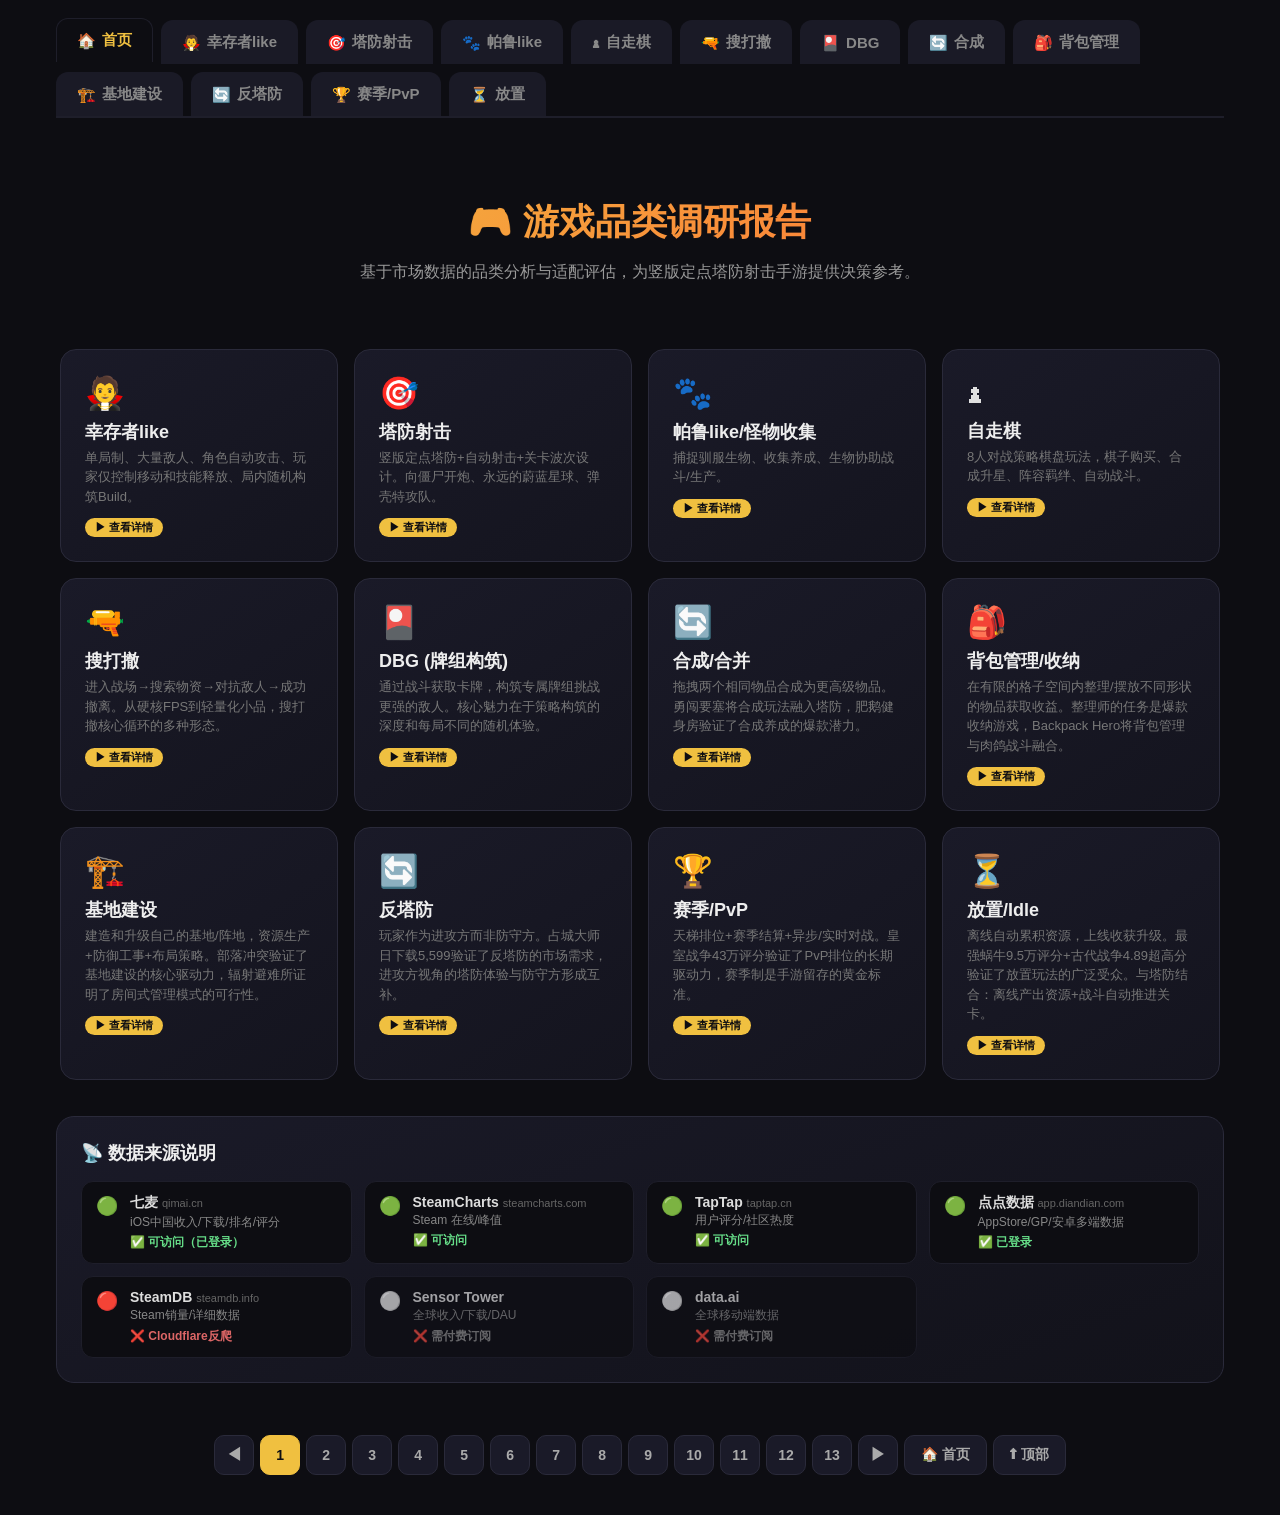
==== commit 9d2cc9ab: "🔄 PC B 自动同步 workspace 2026-05-29 14:00" ====
--- a/品类调研/2026-05-28-玩法调研报告.html
+++ b/品类调研/2026-05-28-玩法调研报告.html
@@ -165,6 +165,7 @@
 .ds-card.ds-fail .ds-status{color:#dd6666}
 .ds-card.ds-locked .ds-status{color:#888}
 .ds-card.ds-locked{border-color:#1e1e2a;opacity:.7}
+.section-title{font-size:20px;font-weight:700;margin-bottom:16px;color:#eee;display:flex;align-items:center;gap:8px}
 </style>
 </head>
 <body>
@@ -176,6 +177,15 @@
   <div class="tab" data-tab="1" onclick="switchTab(1)"><span>🧛</span> 幸存者like</div>
   <div class="tab" data-tab="2" onclick="switchTab(2)"><span>🎯</span> 塔防射击</div>
   <div class="tab" data-tab="3" onclick="switchTab(3)"><span>🐾</span> 帕鲁like</div>
+  <div class="tab" data-tab="4" onclick="switchTab(4)"><span>♟</span> 自走棋</div>
+  <div class="tab" data-tab="5" onclick="switchTab(5)"><span>🔫</span> 搜打撤</div>
+  <div class="tab" data-tab="6" onclick="switchTab(6)"><span>🎴</span> DBG</div>
+  <div class="tab" data-tab="7" onclick="switchTab(7)"><span>🔄</span> 合成</div>
+  <div class="tab" data-tab="8" onclick="switchTab(8)"><span>🎒</span> 背包管理</div>
+  <div class="tab" data-tab="9" onclick="switchTab(9)"><span>🏗️</span> 基地建设</div>
+  <div class="tab" data-tab="10" onclick="switchTab(10)"><span>🔄</span> 反塔防</div>
+  <div class="tab" data-tab="11" onclick="switchTab(11)"><span>🏆</span> 赛季/PvP</div>
+  <div class="tab" data-tab="12" onclick="switchTab(12)"><span>⏳</span> 放置</div>
 </div>
 
 <!-- ============ PAGE 0: HOME ============ -->
@@ -201,6 +211,60 @@
       <div class="icon">🐾</div>
       <h3>帕鲁like/怪物收集</h3>
       <p>捕捉驯服生物、收集养成、生物协助战斗/生产。</p>
+      <span class="tag">▶ 查看详情</span>
+    </div>
+    <div class="category-card" onclick="switchTab(4)">
+      <div class="icon">♟</div>
+      <h3>自走棋</h3>
+      <p>8人对战策略棋盘玩法，棋子购买、合成升星、阵容羁绊、自动战斗。</p>
+      <span class="tag">▶ 查看详情</span>
+    </div>
+    <div class="category-card" onclick="switchTab(5)">
+      <div class="icon">🔫</div>
+      <h3>搜打撤</h3>
+      <p>进入战场→搜索物资→对抗敌人→成功撤离。从硬核FPS到轻量化小品，搜打撤核心循环的多种形态。</p>
+      <span class="tag">▶ 查看详情</span>
+    </div>
+    <div class="category-card" onclick="switchTab(6)">
+      <div class="icon">🎴</div>
+      <h3>DBG (牌组构筑)</h3>
+      <p>通过战斗获取卡牌，构筑专属牌组挑战更强的敌人。核心魅力在于策略构筑的深度和每局不同的随机体验。</p>
+      <span class="tag">▶ 查看详情</span>
+    </div>
+    <div class="category-card" onclick="switchTab(7)">
+      <div class="icon">🔄</div>
+      <h3>合成/合并</h3>
+      <p>拖拽两个相同物品合成为更高级物品。勇闯要塞将合成玩法融入塔防，肥鹅健身房验证了合成养成的爆款潜力。</p>
+      <span class="tag">▶ 查看详情</span>
+    </div>
+    <div class="category-card" onclick="switchTab(8)">
+      <div class="icon">🎒</div>
+      <h3>背包管理/收纳</h3>
+      <p>在有限的格子空间内整理/摆放不同形状的物品获取收益。整理师的任务是爆款收纳游戏，Backpack Hero将背包管理与肉鸽战斗融合。</p>
+      <span class="tag">▶ 查看详情</span>
+    </div>
+    <div class="category-card" onclick="switchTab(9)">
+      <div class="icon">🏗️</div>
+      <h3>基地建设</h3>
+      <p>建造和升级自己的基地/阵地，资源生产+防御工事+布局策略。部落冲突验证了基地建设的核心驱动力，辐射避难所证明了房间式管理模式的可行性。</p>
+      <span class="tag">▶ 查看详情</span>
+    </div>
+    <div class="category-card" onclick="switchTab(10)">
+      <div class="icon">🔄</div>
+      <h3>反塔防</h3>
+      <p>玩家作为进攻方而非防守方。占城大师日下载5,599验证了反塔防的市场需求，进攻方视角的塔防体验与防守方形成互补。</p>
+      <span class="tag">▶ 查看详情</span>
+    </div>
+    <div class="category-card" onclick="switchTab(11)">
+      <div class="icon">🏆</div>
+      <h3>赛季/PvP</h3>
+      <p>天梯排位+赛季结算+异步/实时对战。皇室战争43万评分验证了PvP排位的长期驱动力，赛季制是手游留存的黄金标准。</p>
+      <span class="tag">▶ 查看详情</span>
+    </div>
+    <div class="category-card" onclick="switchTab(12)">
+      <div class="icon">⏳</div>
+      <h3>放置/Idle</h3>
+      <p>离线自动累积资源，上线收获升级。最强蜗牛9.5万评分+古代战争4.89超高分验证了放置玩法的广泛受众。与塔防结合：离线产出资源+战斗自动推进关卡。</p>
       <span class="tag">▶ 查看详情</span>
     </div>
   </div>
@@ -420,50 +484,44 @@
           <div class="impl-step">
             <div class="impl-num">1</div>
             <div class="impl-body">
-              <strong>新增"无尽尸潮"模式入口</strong><br>
-              主界面加一个独立入口按钮，与主线关卡平级。进入后固定地图，无限波次尸潮，难度递增。
+              <strong>移动走位融入塔防</strong><br>
+              现有固定位基础上，新增一个允许自由走位的生存模式。玩家摇杆走位放风筝，原地留下炮台自动射击，从"布阵看戏"变成"走位操作"。
             </div>
           </div>
           <div class="impl-step">
             <div class="impl-num">2</div>
             <div class="impl-body">
-              <strong>玩家获得移动能力</strong><br>
-              在该模式下玩家角色可从定点改为自由走位（摇杆操作），原地留下炮台自动射击。核心变化：从"布阵→看戏"变成"走位→放风筝"。
+              <strong>局内随机技能构筑</strong><br>
+              每关升级时弹出3选1技能卡，随机构筑Build。不同局同一关卡体验不同，增加重复可玩性。技能池复用主线技能即可。
             </div>
           </div>
           <div class="impl-step">
             <div class="impl-num">3</div>
             <div class="impl-body">
-              <strong>复用现有技能构筑系统</strong><br>
-              升级时弹出的3选1技能卡直接复用主线关卡的设计——冰冻/火焰/弹射等技能完全一致。仅增加2-3个走位专用技能（冲刺、闪避、减速地带）。
+              <strong>武器类型多样化</strong><br>
+              玩家可携带2-3种武器（速射/散射/穿透/元素），战斗中一键切换。不同类型应对不同敌人组合，增加策略维度和操作感。
             </div>
           </div>
           <div class="impl-step">
             <div class="impl-num">4</div>
             <div class="impl-body">
-              <strong>计分 &amp; 排行机制</strong><br>
-              按杀敌数/波数评分，接入排行榜（好友段位/周重置奖励）。每局死亡后结算，产出少量养成材料，鼓励反复挑战。
+              <strong>时间压力Boss爆发</strong><br>
+              借鉴幸存者like的X分钟Boss机制——每关固定时间节点（如每3分钟）触发Boss战。玩家需要在Boss到来前构筑好Build，节奏感更强。
             </div>
           </div>
           <div class="impl-step">
             <div class="impl-num">5</div>
             <div class="impl-body">
-              <strong>适配难度曲线</strong><br>
-              前10波轻松割草（新手上手），10-20波压力递增（技能Build成型期），20波后精英+Boss混合（核心挑战区）。参考吸血鬼幸存者的30分钟节奏。
+              <strong>召唤物临时战力</strong><br>
+              关卡内随机掉落召唤物（近战/远程/自爆/治疗），自动协助战斗。单局有效，不保留到局外，增加随机战术变数。
             </div>
           </div>
-          <div class="impl-step" style="border-color:#f0c040;background:#1a1a0a">
-            <div class="impl-num" style="background:#f0c040;color:#0d0d12">💰</div>
-            <div class="impl-body">
-              <strong>商业化挂钩</strong><br>
-              每日免费3次挑战 → 第4次起消耗门票（付费/广告）；死亡时可选择复活继续（广告或钻石）；排行榜分段奖励 + 赛季结算奖励激励。开发量预估：<strong>2-4周</strong>。
-            </div>
-          </div>
-      </div>
-    </div>
-  </div>
+        </div>
+      </div>
+    </div>
   </div>
 </div>
+
 <!-- ============ PAGE 2: 塔防射击 ============ -->
 <div class="page" id="page2">
 
@@ -616,9 +674,48 @@
         <p><strong>✅ 正向因素：</strong> 完全对标你正在开发的竖版定点塔防射击项目。市场已被向僵尸开炮验证（月流水6000万-1.2亿），永远的蔚蓝星球今日上线说明资本仍在涌入。固定位设计降低操作门槛，适合泛用户。</p>
         <p style="margin-top:8px"><strong>⚠️ 风险因素：</strong> 赛道已有强竞品占据认知高地。付费深度设计是关键——向僵尸开炮的宝石洗练被批"坑"，弹壳特攻队的SS装备系统也引发争议。需要在"能赚钱"和"不被骂"之间找到平衡点。</p>
       </div>
-    </div>
-  </div>
-
+      <div class="trait-card" style="grid-column:1/-1">
+        <h4>🔧 融合建议</h4>
+        <div class="impl-steps">
+          <div class="impl-step">
+            <div class="impl-num">1</div>
+            <div class="impl-body">
+              <strong>多炮塔切换</strong><br>
+              战斗中可切换2-3种预设炮塔类型（速射炮/范围冰炮/单体狙击炮），每种炮塔独立技能树。应对不同敌人类别切换炮塔，增加操作策略。
+            </div>
+          </div>
+          <div class="impl-step">
+            <div class="impl-num">2</div>
+            <div class="impl-body">
+              <strong>辅助炮台阵型部署</strong><br>
+              每个关卡在固定点位上部署2-3个辅助炮台（减速/增伤/回血/嘲讽），与主炮形成小阵型。阵型布局影响清怪效率，增加塔防策略维度。
+            </div>
+          </div>
+          <div class="impl-step">
+            <div class="impl-num">3</div>
+            <div class="impl-body">
+              <strong>技能元素羁绊系统</strong><br>
+              技能卡添加元素标签（冰/火/雷/毒），同标签技能同时装备触发额外效果（如双火→灼烧+50%）。独立的羁绊系统，不影响技能本身的功能。
+            </div>
+          </div>
+          <div class="impl-step">
+            <div class="impl-num">4</div>
+            <div class="impl-body">
+              <strong>Boss交互机制</strong><br>
+              Boss加入部位破坏、弹幕躲避、弱点暴露等交互元素。玩家需要瞄准特定部位输出，Boss不同阶段切换攻击模式。区别于纯数值碾压。
+            </div>
+          </div>
+          <div class="impl-step">
+            <div class="impl-num">5</div>
+            <div class="impl-body">
+              <strong>流派定向构筑</strong><br>
+              进关卡前选择流派倾向（火焰Build/冰冻控制/毒系dot/速射攻防），系统提高对应技能和Buff的出现概率。每局可选择不同流派，重复挑战同一关卡体验不同。
+            </div>
+          </div>
+        </div>
+      </div>
+    </div>
+  </div>
 </div>
 
 <!-- ============ PAGE 5: 帕鲁like ============ -->
@@ -820,6 +917,1929 @@
         <h4>🎯 总体适配理由</h4>
         <p>怪物收集与塔防射击有一定融合空间——生物可以充当自动战斗单位，养成系统提供长线留存。但核心体验差异较大（即时 vs 长期），且开发成本高。适宜作为"辅助系统"而非核心玩法引入：在塔防框架中加入1-2只可养成/进化的宠物，提供被动技能或自动攻击，而不做成全量收集系统。</p>
       </div>
+      <div class="trait-card" style="grid-column:1/-1">
+        <h4>🔧 融合建议</h4>
+        <div class="impl-steps">
+          <div class="impl-step">
+            <div class="impl-num">1</div>
+            <div class="impl-body">
+              <strong>战宠系统</strong><br>
+              玩家开场自带一只宠物，跟随自动攻击敌人。宠物独立血条和技能，可升级进化（2-3阶形态）。作为养成线加入塔防，不影响核心玩法。
+            </div>
+          </div>
+          <div class="impl-step">
+            <div class="impl-num">2</div>
+            <div class="impl-body">
+              <strong>宠物与技能联动</strong><br>
+              宠物攻击属性随玩家技能Build变化——玩家选了火焰技能，宠物攻击附加灼烧；选冰冻技能，宠物攻击减速。主宠双线Build协同。
+            </div>
+          </div>
+          <div class="impl-step">
+            <div class="impl-num">3</div>
+            <div class="impl-body">
+              <strong>关卡内宠物蛋掉落</strong><br>
+              每关有几率掉落"宠物蛋"，拾取后在局内召唤临时战斗伙伴（近战/远程/治疗/肉盾）。单局有效，增加随机战术选择。
+            </div>
+          </div>
+          <div class="impl-step">
+            <div class="impl-num">4</div>
+            <div class="impl-body">
+              <strong>双宠羁绊激活</strong><br>
+              特定宠物组合（2只）激活额外被动效果（如火+毒→攻击附带持续灼烧）。2只即可触发，不需要凑整队，轻量化羁绊。
+            </div>
+          </div>
+          <div class="impl-step">
+            <div class="impl-num">5</div>
+            <div class="impl-body">
+              <strong>宠物离线探索</strong><br>
+              离线期间宠物自动探索地图，带回资源和材料。上线领取，每天上线收菜的驱动力，宠物养成线提供长线留存。
+            </div>
+          </div>
+        </div>
+      </div>
+    </div>
+  </div>
+
+</div>
+
+<!-- ============ PAGE 4: 自走棋 ============ -->
+<div class="page" id="page4">
+
+  <!-- Category Header -->
+  <div class="cat-header">
+    <h2>♟ 自走棋（Auto Chess / Auto Battler）</h2>
+    <div class="summary">自走棋是一种策略棋盘对战玩法，8名玩家从公共棋子池中购买棋子，通过相同棋子合成升星、触发阵容羁绊来构建队伍，最终自动对战决出胜负。核心魅力在于策略构筑（发牌随机性带来的每局不同体验）和自动战斗的视觉爽感。与塔防射击的融合潜力在于：自走棋的\"凑羁绊Build\"系统与塔防的技能构筑系统有共通之处。</div>
+  </div>
+
+  <!-- Game Cards (3 games) -->
+  <div class="game-grid">
+
+    <!-- Game 1: 金铲铲之战 -->
+    <div class="game-card">
+      <div class="g-name">
+        金铲铲之战 <span class="platform-tag mobile">iOS</span><span class="platform-tag mobile">Android</span><span class="platform-tag" style="background:#1a2a3a;color:#66aaff">腾讯</span>
+      </div>
+      <div class="data-row">
+        <div class="data-item"><div class="label">📊 排名</div><div class="value highlight">卡牌/策略#14</div></div>
+        <div class="data-item"><div class="label">📥 下载/日</div><div class="value highlight">27,603</div></div>
+        <div class="data-item"><div class="label">💰 近期流水</div><div class="value highlight">~¥3.5-4.5亿/月</div></div>
+        <div class="data-item"><div class="label">🏆 最高流水</div><div class="value">峰值¥2-3亿/月（2022年）</div></div>
+      </div>
+      <div class="platform-revenue">
+        <div class="pr-title">📊 全平台流水拆解</div>
+        <div class="pr-cards">
+          <div class="pr-card">
+            <div class="pr-platform">iOS中国（iPhone）</div>
+            <div class="pr-amount">~$1,952万/月</div>
+            <div class="pr-source tag-qimai">✅七麦·30日日均$650,775</div>
+          </div>
+          <div class="pr-card">
+            <div class="pr-platform">iOS中国（iPad）</div>
+            <div class="pr-amount">~$224万/月</div>
+            <div class="pr-source tag-qimai">✅七麦·30日日均$74,609</div>
+          </div>
+          <div class="pr-card">
+            <div class="pr-platform">Android中国</div>
+            <div class="pr-amount">~¥2-3亿/月</div>
+            <div class="pr-source tag-est">📊估算（腾讯渠道为主）</div>
+          </div>
+          <div class="pr-card pr-total">
+            <div class="pr-platform">合计（估算）</div>
+            <div class="pr-amount">~¥3.5-4.5亿/月</div>
+            <div class="pr-source tag-est">📊综合估算</div>
+          </div>
+        </div>
+      </div>
+      <div class="platform-revenue">
+        <div class="pr-title">📊 运营数据</div>
+        <div class="pr-cards">
+          <div class="pr-card">
+            <div class="pr-platform">📥 昨日下载</div>
+            <div class="pr-amount">27,603</div>
+            <div class="pr-source tag-qimai">✅七麦·iOS中国</div>
+          </div>
+          <div class="pr-card">
+            <div class="pr-platform">⭐ 评分</div>
+            <div class="pr-amount">4.6（839万条）</div>
+            <div class="pr-source tag-qimai">✅七麦·iOS中国</div>
+          </div>
+          <div class="pr-card">
+            <div class="pr-platform">🏆 畅销榜</div>
+            <div class="pr-amount">卡牌/策略#14</div>
+            <div class="pr-source tag-qimai">✅七麦·iOS中国</div>
+          </div>
+          <div class="pr-card">
+            <div class="pr-platform">🕐 最早上线</div>
+            <div class="pr-amount">2021-07-27</div>
+            <div class="pr-source tag-qimai">✅七麦</div>
+          </div>
+        </div>
+      </div>
+      <div class="detail-section">
+        <div class="dt">💡 核心玩法拆解</div>
+        <div class="dd">自走棋核心玩法：8人对战，每局从公共棋子池中购买棋子，相同棋子合成升星（最高3星），构建阵容羁绊后自动对战。金铲铲之战是英雄联盟云顶之弈（TFT）的手机版，继承了TFT的赛季制更新、海克斯强化、英雄传说之力等特色系统，每3个月一个大版本。棋子设计全部基于英雄联盟IP，有独特的装备合成系统。</div>
+      </div>
+      <div class="detail-section">
+        <div class="dt">🎯 为什么好玩</div>
+        <div class="dd">1) TFT正版授权+赛季制更新，内容源源不断<br>2) 策略深度极高——经济管理、阵容决策、站位博弈三步曲<br>3) 腾讯社交生态加持，微信/QQ好友组队，社区氛围浓厚<br>4) 海克斯强化系统增加每局变数，告别公式化打法</div>
+      </div>
+    </div>
+
+    <!-- Game 2: 多多自走棋 -->
+    <div class="game-card">
+      <div class="g-name">
+        多多自走棋 <span class="platform-tag mobile">iOS</span><span class="platform-tag mobile">Android</span><span class="platform-tag" style="background:#2a1a3a;color:#aa66ff">龙渊</span>
+      </div>
+      <div class="data-row">
+        <div class="data-item"><div class="label">📊 排名</div><div class="value">未入榜</div></div>
+        <div class="data-item"><div class="label">📥 下载/日</div><div class="value">400</div></div>
+        <div class="data-item"><div class="label">💰 近期流水</div><div class="value">iOS月流水极低</div></div>
+        <div class="data-item"><div class="label">🏆 最高流水</div><div class="value highlight">峰值约¥5,000万/月（2019-2020）</div></div>
+      </div>
+      <div class="platform-revenue">
+        <div class="pr-title">📊 全平台流水拆解</div>
+        <div class="pr-cards">
+          <div class="pr-card">
+            <div class="pr-platform">iOS中国</div>
+            <div class="pr-amount">极低（日均~¥15）</div>
+            <div class="pr-source tag-qimai">✅七麦</div>
+          </div>
+          <div class="pr-card">
+            <div class="pr-platform">Android中国</div>
+            <div class="pr-amount">暂无数据</div>
+            <div class="pr-source tag-est">📊估算</div>
+          </div>
+          <div class="pr-card">
+            <div class="pr-platform">全球（海外）</div>
+            <div class="pr-amount">约$20-50万/年</div>
+            <div class="pr-source tag-est">📊估算</div>
+          </div>
+        </div>
+      </div>
+      <div class="platform-revenue">
+        <div class="pr-title">📊 运营数据</div>
+        <div class="pr-cards">
+          <div class="pr-card">
+            <div class="pr-platform">📥 昨日下载</div>
+            <div class="pr-amount">400</div>
+            <div class="pr-source tag-qimai">✅七麦·iOS中国</div>
+          </div>
+          <div class="pr-card">
+            <div class="pr-platform">⭐ 评分</div>
+            <div class="pr-amount">4.5（33,282条）</div>
+            <div class="pr-source tag-qimai">✅七麦·iOS中国</div>
+          </div>
+          <div class="pr-card">
+            <div class="pr-platform">🏆 畅销榜</div>
+            <div class="pr-amount">未入榜</div>
+            <div class="pr-source tag-qimai">✅七麦</div>
+          </div>
+          <div class="pr-card">
+            <div class="pr-platform">🕐 最早上线</div>
+            <div class="pr-amount">2019-06-06</div>
+            <div class="pr-source tag-qimai">✅七麦</div>
+          </div>
+        </div>
+      </div>
+      <div class="detail-section">
+        <div class="dt">💡 核心玩法拆解</div>
+        <div class="dd">自走棋品类开山作。8人在棋盘上放置棋子进行自动战斗。核心机制：购买棋子（随机池）→相同3个合成2星→3个2星合成3星。棋子有职业/种族羁绊，凑齐特定组合触发加成。独创装备掉落系统：每轮野怪战掉落装备，可合成高级装备。2020年后被金铲铲之战全面超越，目前处于长尾运营状态。</div>
+      </div>
+      <div class="detail-section">
+        <div class="dt">🎯 为什么好玩</div>
+        <div class="dd">1) 品类开创者，定义了自走棋的基础规则框架<br>2) 羁绊组合千变万化，配合装备系统策略深度可观<br>3) 全球同服，匹配速度快<br>4) 目前仍在更新（2026-05-27），龙渊仍在维护</div>
+      </div>
+    </div>
+
+    <!-- Game 3: 炉石传说（酒馆战棋） -->
+    <div class="game-card">
+      <div class="g-name">
+        炉石传说（酒馆战棋） <span class="platform-tag mobile">iOS</span><span class="platform-tag mobile">Android</span><span class="platform-tag steam">PC</span><span class="platform-tag" style="background:#1a2a1a;color:#66dd66">暴雪</span>
+      </div>
+      <div class="data-row">
+        <div class="data-item"><div class="label">📊 排名</div><div class="value">卡牌/策略#202</div></div>
+        <div class="data-item"><div class="label">📥 下载/日</div><div class="value">3,769</div></div>
+        <div class="data-item"><div class="label">💰 近期流水</div><div class="value highlight">全球~$3-4亿/年</div></div>
+        <div class="data-item"><div class="label">🏆 最高流水</div><div class="value">峰值$5-6亿/年（2020-2021）</div></div>
+      </div>
+      <div class="platform-revenue">
+        <div class="pr-title">📊 全平台流水拆解</div>
+        <div class="pr-cards">
+          <div class="pr-card">
+            <div class="pr-platform">iOS中国</div>
+            <div class="pr-amount">iOS收入低（日均~¥30）</div>
+            <div class="pr-source tag-qimai">✅七麦</div>
+          </div>
+          <div class="pr-card">
+            <div class="pr-platform">PC（Battle.net）</div>
+            <div class="pr-amount">月均¥数千万（主要收入）</div>
+            <div class="pr-source tag-est">📊估算</div>
+          </div>
+          <div class="pr-card">
+            <div class="pr-platform">全球（含海外）</div>
+            <div class="pr-amount">年收入~$3-4亿</div>
+            <div class="pr-source tag-est">📊估算</div>
+          </div>
+        </div>
+      </div>
+      <div class="platform-revenue">
+        <div class="pr-title">📊 运营数据</div>
+        <div class="pr-cards">
+          <div class="pr-card">
+            <div class="pr-platform">📥 昨日下载</div>
+            <div class="pr-amount">3,769</div>
+            <div class="pr-source tag-qimai">✅七麦·iOS中国</div>
+          </div>
+          <div class="pr-card">
+            <div class="pr-platform">⭐ 评分</div>
+            <div class="pr-amount">4.0（60万条）</div>
+            <div class="pr-source tag-qimai">✅七麦·iOS中国</div>
+          </div>
+          <div class="pr-card">
+            <div class="pr-platform">🏆 畅销榜</div>
+            <div class="pr-amount">卡牌/策略#202</div>
+            <div class="pr-source tag-qimai">✅七麦</div>
+          </div>
+          <div class="pr-card">
+            <div class="pr-platform">🕐 最早发布</div>
+            <div class="pr-amount">2014-04-16（酒馆战棋2019）</div>
+            <div class="pr-source tag-qimai">✅七麦</div>
+          </div>
+        </div>
+      </div>
+      <div class="detail-section">
+        <div class="dt">💡 核心玩法拆解</div>
+        <div class="dd">酒馆战棋是炉石传说内嵌的自走棋模式。8人对战，回合制棋子购买与自动对战。独有机制：三连（3个相同棋子发现一个更高星棋子）、刷新酒馆（随机刷新棋子池）、英雄技能（每个英雄有独特技能）。与炉石本体共用卡牌美术资源，但玩法独立。2023年曾因暴雪网易到期暂停国服，2024年回归后热度有所回升。</div>
+      </div>
+      <div class="detail-section">
+        <div class="dt">🎯 为什么好玩</div>
+        <div class="dd">1) 暴雪品质背书，美术/音效/UI打磨十年<br>2) 炉石IP强大的用户基础<br>3) 简化操作（只要选牌+站位）但策略深度不减<br>4) 更新频繁，每周平衡补丁/英雄轮换</div>
+      </div>
+    </div>
+
+  </div>
+
+  <!-- User Profile Comparison -->
+  <div class="profile-section">
+    <div class="section-title">👥 用户画像横向对比</div>
+    <table class="profile-table">
+      <thead>
+        <tr><th>维度</th><th>金铲铲之战</th><th>多多自走棋</th><th>炉石传说（酒馆战棋）</th></tr>
+      </thead>
+      <tbody>
+        <tr><td>🎂 年龄段</td><td>20-35岁（约70%）</td><td>25-40岁（偏老）</td><td>20-35岁为主</td></tr>
+        <tr><td>⚧ 性别比</td><td>男65:35女</td><td>男70:30女</td><td>男60:40女</td></tr>
+        <tr><td>🌍 地区</td><td>全国分布，一二线偏高</td><td>海内外都有，国内硬核向</td><td>全球市场，中国因停服规模缩小</td></tr>
+        <tr><td>🎮 玩家类型</td><td>策略型/竞技型/轻中度</td><td>策略硬核/老玩家/怀旧</td><td>策略型/卡牌玩家/IP粉</td></tr>
+      </tbody>
+    </table>
+  </div>
+
+  <!-- Overlap & Conflict Analysis -->
+  <div class="overlap-box">
+    <div class="overlap-item">
+      <span class="overlap-label">🔄 塔防用户重叠度</span>
+      <span class="overlap-value high">金铲铲之战 · 中等偏高</span>
+      <p>塔防玩家也是策略+轻竞技受众，金铲铲的轻量化对局与塔防碎片化体验有共同用户基础。</p>
+    </div>
+    <div class="overlap-item">
+      <span class="overlap-label">🔄 塔防用户重叠度</span>
+      <span class="overlap-value mid">炉石传说酒馆战棋 · 中等</span>
+      <p>策略类用户重叠，但酒馆战棋是纯PVP竞技，塔防以PVE为主，核心诉求有差异。</p>
+    </div>
+    <div class="overlap-item">
+      <span class="overlap-label">🔄 塔防用户重叠度</span>
+      <span class="overlap-value low">多多自走棋 · 中等偏低</span>
+      <p>硬核策略玩家有交叉，但用户体量太小，热度已过。重叠价值有限。</p>
+    </div>
+    <div class="overlap-item">
+      <span class="overlap-label">⚠️ 冲突分析</span>
+      <span class="overlap-value mid">无排斥，但需注意核心体验差异</span>
+      <p>自走棋重PVP竞技对局（20-40分钟/局），塔防射击以PVE闯关为主（5-15分钟/局）。两者都是策略+随机性的组合，但竞技/PVE的核心诉求不同。自走棋的\"羁绊构筑\"概念可以借鉴到塔防的技能Build系统，但不宜照搬PVP模式。</p>
+    </div>
+  </div>
+
+  <!-- 品类特征 & 适配评估 -->
+  <div class="section-title">📋 品类特征 & 适配评估</div>
+  <div class="traits-grid">
+    <div class="trait-card">
+      <h4>📌 品类定义</h4>
+      <p>自走棋（Auto Chess / Auto Battler）是一种策略棋盘对战玩法，8名玩家从公共棋子池中购买棋子，相同棋子合成升星（3合1→2星，再3合→3星），触发阵容羁绊加成后自动对战，拼站位、节奏、随机应变的决策能力。2019年由Dota2游廊地图《自走棋》开创，迅速风靡全球。</p>
+    </div>
+    <div class="trait-card">
+      <h4>🎯 核心乐趣</h4>
+      <p>1) 策略构筑——根据随机发牌临场决策，\"把烂牌打好\"的成就感<br>2) 羁绊协同——凑齐特定棋子组合触发强力效果，\"胡了\"的快感<br>3) 自动战斗——成型阵容自动打架，视觉爽感强<br>4) 竞技排名——天梯系统，8人一局前4名上分</p>
+    </div>
+    <div class="trait-card">
+      <h4>🌐 市场格局</h4>
+      <p>国内市场被<b>金铲铲之战</b>（腾讯TFT）完全垄断，月流水¥3.5-4.5亿。多多自走棋（龙渊）已边缘化，日活极低。海外以TFT（PC/移动端）和炉石酒馆战棋为主。自走棋品类整体增长趋缓，已是成熟期品类。</p>
+    </div>
+    <div class="trait-card">
+      <h4>⭐ 塔防射击融合适配</h4>
+      <p>适配度：⭐⭐⭐××（3/5）<br>正面：自走棋的\"羁绊/构筑\"概念可以移植到塔防的技能Build系统，提供更丰富的搭配选择<br>负面：自走棋是PVP竞技（8人对战），塔防是PVE闯关，核心体验差异大<br>建议：借鉴羁绊构筑机制而非对战模式，在塔防的技能系统中加入\"羁绊标签\"，凑齐特定技能组合触发额外效果</p>
+    </div>
+    <div class="trait-card" style="grid-column:1/-1">
+      <h4>🔧 融合建议</h4>
+      <div class="impl-steps">
+        <div class="impl-step">
+          <div class="impl-num">1</div>
+          <div class="impl-body">
+            <strong>技能羁绊标签</strong><br>
+            现有技能卡添加元素/阵营标签（冰/火/雷/毒/暗/光），同标签技能同时装备触发额外效果（如2火→灼烧+30%）。只改配置，不涉及新资源。
+          </div>
+        </div>
+        <div class="impl-step">
+          <div class="impl-num">2</div>
+          <div class="impl-body">
+            <strong>羁绊层级递进</strong><br>
+            类似自走棋的2/4/6层级——同标签装备2/3/4个时触发不同档位加成。2个基础增益，4个强力效果，鼓励深度构筑单一方向。
+          </div>
+        </div>
+        <div class="impl-step">
+          <div class="impl-num">3</div>
+          <div class="impl-body">
+            <strong>关卡主题羁绊加成</strong><br>
+            每个关卡有推荐羁绊类型（冰雪关卡→冰系羁绊加成提升），引导玩家尝试不同流派，避免每局最优解单一化。
+          </div>
+        </div>
+        <div class="impl-step">
+          <div class="impl-num">4</div>
+          <div class="impl-body">
+            <strong>局内转职事件</strong><br>
+            每关结束后随机弹出羁绊增幅选项（如"本局火焰技能额外+50%范围"），类似自走棋选秀环节。增加局内随机性和策略变数。
+          </div>
+        </div>
+        <div class="impl-step">
+          <div class="impl-num">5</div>
+          <div class="impl-body">
+            <strong>流派定向构筑</strong><br>
+            进关卡前选择Build倾向（火焰/冰冻/毒dot/速射/召唤），系统提高对应技能和Buff的掉率。每局可选不同流派，重复挑战体验不同。
+          </div>
+        </div>
+      </div>
+    </div>
+  </div>
+
+</div>
+
+<!-- ============ PAGE 5: 搜打撤 ============ -->
+<div class="page" id="page5">
+
+  <!-- Category Header -->
+  <div class="cat-header">
+    <h2>🔫 搜打撤（Extraction / Loot-and-Escape）</h2>
+    <div class="summary">搜打撤（Extraction / Loot-and-Escape）的核心循环是：进入战场/副本→搜索物资/装备→对抗敌人（AI或真人）→成功撤离。如果死亡则丢失带入的装备。高压紧张感+装备驱动+战术决策构成核心魅力。不只是撤离射击——贪婪洞窟（RPG搜打撤）、DAD（地牢搜打撤）、江湖客栈（武侠搜打撤）、竞拍之王（拍卖场搜打撤）等非射击变体同样属于这一品类，核心是"搜→打→撤"循环而非射击题材本身。</div>
+  </div>
+
+  <!-- Game Cards (5 games) -->
+  <div class="game-grid">
+
+    <!-- Game 1: 三角洲行动 -->
+    <div class="game-card">
+      <div class="g-name">
+        三角洲行动 <span class="platform-tag mobile">iOS</span><span class="platform-tag mobile">Android</span><span class="platform-tag steam">PC</span><span class="platform-tag" style="background:#1a2a3a;color:#66aaff">腾讯TiMi</span>
+      </div>
+      <div class="data-row">
+        <div class="data-item"><div class="label">📊 排名</div><div class="value highlight">动作免费#3</div></div>
+        <div class="data-item"><div class="label">📥 下载/日</div><div class="value highlight">110,524</div></div>
+        <div class="data-item"><div class="label">💰 近期流水</div><div class="value highlight">畅销#3（iOS）</div></div>
+        <div class="data-item"><div class="label">🏆 最高排名</div><div class="value highlight">畅销#1（上线初期）</div></div>
+      </div>
+      <div class="platform-revenue">
+        <div class="pr-title">📊 全平台流水拆解</div>
+        <div class="pr-cards">
+          <div class="pr-card"><div class="pr-platform">iOS中国</div><div class="pr-amount">畅销#3（月¥5,000万-1亿）</div><div class="pr-source tag-qimai">✅七麦·排名</div></div>
+          <div class="pr-card"><div class="pr-platform">Android中国</div><div class="pr-amount">估算¥1-2亿/月</div><div class="pr-source tag-est">📊估算</div></div>
+          <div class="pr-card"><div class="pr-platform">PC端</div><div class="pr-amount">估算¥数千万/月</div><div class="pr-source tag-est">📊估算</div></div>
+          <div class="pr-card pr-total"><div class="pr-platform">合计</div><div class="pr-amount">~¥1.5-3亿/月</div><div class="pr-source tag-est">📊估算</div></div>
+        </div>
+      </div>
+      <div class="platform-revenue">
+        <div class="pr-title">📊 运营数据</div>
+        <div class="pr-cards">
+          <div class="pr-card"><div class="pr-platform">📥 昨日下载</div><div class="pr-amount">110,524</div><div class="pr-source tag-qimai">✅七麦·iOS中国</div></div>
+          <div class="pr-card"><div class="pr-platform">⭐ 评分</div><div class="pr-amount">4.6（286万条）</div><div class="pr-source tag-qimai">✅七麦</div></div>
+          <div class="pr-card"><div class="pr-platform">🏆 畅销榜</div><div class="pr-amount">游戏#3</div><div class="pr-source tag-qimai">✅七麦</div></div>
+          <div class="pr-card"><div class="pr-platform">🕐 发布</div><div class="pr-amount">2024-08-06</div><div class="pr-source tag-qimai">✅七麦</div></div>
+        </div>
+      </div>
+      <div class="detail-section">
+        <div class="dt">💡 核心玩法拆解</div>
+        <div class="dd">TiMi工作室跨平台战术射击。双模式：搜打撤（危险行动——搜刮资源后撤离）和经典模式（全面战场——大战场对抗）。死亡惩罚较轻，适合泛用户入门。移动端顶级画面品质。</div>
+      </div>
+      <div class="detail-section">
+        <div class="dt">🎯 为什么火</div>
+        <div class="dd">画面天花板；搜打撤+经典双模式覆盖硬核与休闲；死亡惩罚轻泛用户友好；跨平台联机。</div>
+      </div>
+    </div>
+
+    <!-- Game 2: ARC Raiders -->
+    <div class="game-card">
+      <div class="g-name">
+        ARC Raiders <span class="platform-tag steam">Steam</span><span class="platform-tag xbox">Xbox</span><span class="platform-tag" style="background:#1a2a3a;color:#66ffaa">Embark</span>
+      </div>
+      <div class="data-row">
+        <div class="data-item"><div class="label">🎮 Steam 近30日</div><div class="value highlight">日均63,115人</div></div>
+        <div class="data-item"><div class="label">📈 30日峰值</div><div class="value highlight">120,450</div></div>
+        <div class="data-item"><div class="label">🏆 历史峰值</div><div class="value highlight">250,148</div></div>
+        <div class="data-item"><div class="label">📅 上线</div><div class="value">2025年</div></div>
+      </div>
+      <div class="platform-revenue">
+        <div class="pr-title">📊 Steam运营数据</div>
+        <div class="pr-cards">
+          <div class="pr-card"><div class="pr-platform">🎮 近30日均</div><div class="pr-amount">63,115</div><div class="pr-source tag-qimai">✅SteamCharts</div></div>
+          <div class="pr-card"><div class="pr-platform">📈 30日峰值</div><div class="pr-amount">120,450</div><div class="pr-source tag-qimai">✅SteamCharts</div></div>
+          <div class="pr-card"><div class="pr-platform">🏆 历史峰值</div><div class="pr-amount">250,148</div><div class="pr-source tag-qimai">✅SteamCharts</div></div>
+          <div class="pr-card"><div class="pr-platform">📅 趋势</div><div class="pr-amount">-16.9%（稳定）</div><div class="pr-source tag-qimai">✅SteamCharts</div></div>
+        </div>
+      </div>
+      <div class="detail-section">
+        <div class="dt">💡 核心玩法拆解</div>
+        <div class="dd">Embark Studios（前DICE成员）开发的科幻PvPvE撤离射击游戏。玩家扮演"突袭者"在地球上被遗弃的城市中对抗机器敌人和其他玩家，搜索物资完成任务后撤离。独特卖点：科幻世界观+顶级画面（基于Unreal Engine 5），PvPvE混合带来不可预测性。</div>
+      </div>
+      <div class="detail-section">
+        <div class="dt">🎯 为什么值得关注</div>
+        <div class="dd">1) UE5顶级画面品质，科幻题材差异化明显<br>2) Steam日均6万在线，验证了高品质搜打撤的市场需求<br>3) 非军事题材的撤离射击，与暗区/三角洲形成差异<br>4) 证明搜打撤可以脱离军事写实路线</div>
+      </div>
+    </div>
+
+    <!-- Game 3: 贪婪洞窟2 -->
+    <div class="game-card">
+      <div class="g-name">
+        贪婪洞窟2 <span class="platform-tag mobile">iOS</span><span class="platform-tag mobile">Android</span><span class="platform-tag" style="background:#2a1a2a;color:#cc66cc">Avalon</span>
+      </div>
+      <div class="data-row">
+        <div class="data-item"><div class="label">📊 下载/日</div><div class="value">1,380（iOS）</div></div>
+        <div class="data-item"><div class="label">⭐ 评分</div><div class="value highlight">4.5（5.7万条）</div></div>
+        <div class="data-item"><div class="label">💰 流水</div><div class="value">长尾运营，2018年老游戏</div></div>
+        <div class="data-item"><div class="label">📅 发布</div><div class="value">2018-11-07</div></div>
+      </div>
+      <div class="platform-revenue">
+        <div class="pr-title">📊 运营数据</div>
+        <div class="pr-cards">
+          <div class="pr-card"><div class="pr-platform">📥 昨日下载</div><div class="pr-amount">1,380</div><div class="pr-source tag-qimai">✅七麦·iOS中国</div></div>
+          <div class="pr-card"><div class="pr-platform">⭐ 评分</div><div class="pr-amount">4.5（5.7万条）</div><div class="pr-source tag-qimai">✅七麦</div></div>
+          <div class="pr-card"><div class="pr-platform">📅 最早上线</div><div class="pr-amount">2018-11（7年）</div><div class="pr-source tag-qimai">✅七麦</div></div>
+        </div>
+      </div>
+      <div class="detail-section">
+        <div class="dt">💡 核心玩法拆解</div>
+        <div class="dd">RPG地牢爬行搜打撤：进入随机生成的地牢→击杀怪物搜刮装备和材料→选择继续深入或撤离。如果死亡则丢失身上所有未保险的物品（重要装备可付费保险带出）。核心循环和硬核搜打撤完全一致，不过是RPG战斗而非FPS，验证了搜！打！撤循环可以脱离射击题材独立存在。</div>
+      </div>
+      <div class="detail-section">
+        <div class="dt">🎯 为什么值得关注</div>
+        <div class="dd">1) 最经典的"非射击搜打撤"——证明核心循环可以脱离FPS<br>2) 7年老游戏日均仍有1,380下载，长尾生命力强<br>3) 简化版"死亡丢装备"设计——只有保险物品保留<br>4) 对塔防射击的启示：搜打撤的RPG化可以融合到塔防的养成体系</div>
+      </div>
+    </div>
+
+    <!-- Game 4: 竞拍之王 / BidKing -->
+    <div class="game-card">
+      <div class="g-name">
+        竞拍之王 / BidKing <span class="platform-tag steam">Steam</span><span class="platform-tag" style="background:#2a2a1a;color:#ddcc66">独立</span>
+      </div>
+      <div class="data-row">
+        <div class="data-item"><div class="label">🎮 Steam 近30日</div><div class="value highlight">日均23,311人</div></div>
+        <div class="data-item"><div class="label">📈 30日峰值</div><div class="value highlight">49,193</div></div>
+        <div class="data-item"><div class="label">🏆 历史峰值</div><div class="value highlight">57,125</div></div>
+        <div class="data-item"><div class="label">📈 趋势</div><div class="value highlight">+6.11%（增长中）</div></div>
+      </div>
+      <div class="platform-revenue">
+        <div class="pr-title">📊 Steam运营数据</div>
+        <div class="pr-cards">
+          <div class="pr-card"><div class="pr-platform">🎮 近30日均</div><div class="pr-amount">23,311</div><div class="pr-source tag-qimai">✅SteamCharts</div></div>
+          <div class="pr-card"><div class="pr-platform">📈 30日峰值</div><div class="pr-amount">49,193</div><div class="pr-source tag-qimai">✅SteamCharts</div></div>
+          <div class="pr-card"><div class="pr-platform">📈 增长趋势</div><div class="pr-amount">+6.11%（持续增长）</div><div class="pr-source tag-qimai">✅SteamCharts</div></div>
+        </div>
+      </div>
+      <div class="detail-section">
+        <div class="dt">💡 核心玩法拆解</div>
+        <div class="dd">独树一帜的"拍卖场搜打撤"。核心循环：进入拍卖场→竞拍/抢夺商品→对抗其他竞拍者→成功带出拍品。如被击败则丢失拍品和竞价金。将搜打撤的"搜→打→撤"映射到拍卖场景中，完全脱离战斗/射击框架。经济系统为核心，策略围绕竞价时机、资源管理、风险评估展开。</div>
+      </div>
+      <div class="detail-section">
+        <div class="dt">🎯 为什么值得关注</div>
+        <div class="dd">1) 搜打撤最极端的"异化"——完全不战斗，纯经济博弈<br>2) Steam日均2.3万在线且仍在增长，验证市场接受度<br>3) 证明搜打撤可以抽象为"投入→对抗→产出"的三段式模式<br>4) 对塔防的启示：搜打撤的风险/回报循环可以套用到任何核心玩法上</div>
+      </div>
+    </div>
+
+    <!-- Game 5: 我去捡点装备 -->
+    <div class="game-card">
+      <div class="g-name">
+        我去捡点装备 - 搜打撤游戏 <span class="platform-tag mobile">iOS</span><span class="platform-tag" style="background:#2a1a2a;color:#cc66cc">独立</span>
+      </div>
+      <div class="data-row">
+        <div class="data-item"><div class="label">📊 排名</div><div class="value">未入榜</div></div>
+        <div class="data-item"><div class="label">⭐ 评分</div><div class="value highlight">4.2（136条）</div></div>
+        <div class="data-item"><div class="label">☁️ 体量</div><div class="value">96.8MB</div></div>
+        <div class="data-item"><div class="label">📅 发布</div><div class="value">2026-01-26</div></div>
+      </div>
+      <div class="platform-revenue">
+        <div class="pr-title">📊 运营数据</div>
+        <div class="pr-cards">
+          <div class="pr-card"><div class="pr-platform">⭐ 评分</div><div class="pr-amount">4.2（136条）</div><div class="pr-source tag-qimai">✅七麦·iOS中国</div></div>
+          <div class="pr-card"><div class="pr-platform">🕐 发布</div><div class="pr-amount">2026-01-26</div><div class="pr-source tag-qimai">✅七麦</div></div>
+        </div>
+      </div>
+      <div class="detail-section">
+        <div class="dt">💡 核心玩法拆解</div>
+        <div class="dd">轻量化搜打撤。进入随机地图搜索装备物资，躲避或对抗敌人，成功撤离后保留装备。简化至核心循环：搜→打→撤。单局5-10分钟，卡通画风，单人开发者。</div>
+      </div>
+      <div class="detail-section">
+        <div class="dt">🎯 为什么值得关注</div>
+        <div class="dd">1) 搜打撤轻量化验证——核心循环比画面重要<br>2) 单局5-10分钟，碎片友好<br>3) 单人开发，说明搜打撤可以小团队做<br>4) 搜打撤还有很大休闲化空间</div>
+      </div>
+    </div>
+
+  </div>
+
+  <!-- User Profile Comparison -->
+  <div class="profile-section">
+    <div class="section-title">👥 用户画像横向对比</div>
+    <table class="profile-table">
+      <thead>
+        <tr><th>维度</th><th>三角洲行动</th><th>ARC Raiders</th><th>贪婪洞窟2</th><th>竞拍之王</th><th>我去捡点装备</th></tr>
+      </thead>
+      <tbody>
+        <tr><td>🎂 年龄段</td><td>18-35岁</td><td>20-35岁</td><td>20-35岁</td><td>20-40岁</td><td>全年龄</td></tr>
+        <tr><td>⚧ 性别比</td><td>男75:25女</td><td>男80:20女</td><td>男70:30女</td><td>男70:30女</td><td>男55:45女</td></tr>
+        <tr><td>🎮 玩家类型</td><td>泛射击/轻竞技</td><td>PC硬核/科幻粉</td><td>RPG玩家/单机向</td><td>策略型/经济模拟</td><td>超休闲/碎片</td></tr>
+        <tr><td>📱 平台</td><td>移动+PC</td><td>PC+主机</td><td>移动</td><td>PC（Steam）</td><td>移动</td></tr>
+      </tbody>
+    </table>
+  </div>
+
+  <!-- Overlap & Conflict Analysis -->
+  <div class="overlap-box">
+    <div class="overlap-item">
+      <span class="overlap-label">🔄 塔防用户重叠度</span>
+      <span class="overlap-value mid">三角洲行动 · 中等</span>
+      <p>泛射击用户中有部分塔防轻竞技受众，但品类差异大。</p>
+    </div>
+    <div class="overlap-item">
+      <span class="overlap-label">🔄 塔防用户重叠度</span>
+      <span class="overlap-value mid">贪婪洞窟2 · 中等</span>
+      <p>RPG用户与塔防用户的策略偏好重叠。贪玩的"搜装备→强化→再战"循环接近塔防的"过关→成长"体验。</p>
+    </div>
+    <div class="overlap-item">
+      <span class="overlap-label">⚠️ 冲突分析</span>
+      <span class="overlap-value low">整体重叠度中低，但搜打撤机制有借鉴价值</span>
+      <p>搜打撤的"投入→对抗→产出"三段式循环可以抽象出来套用到塔防中。每局进关卡前选择投入资源（Buff/装备），通关后带出收益，死亡则损失投入——增加策略维度和紧张感。借鉴竞拍之王的纯经济博弈模式：塔防中可以加入"局内资源管理"系统，每关有限金币用于购买/升级/赌宝的三选一策略。</p>
+    </div>
+  </div>
+
+  <!-- 品类特征 & 适配评估 -->
+  <div class="section-title">📋 品类特征 & 适配评估</div>
+  <div class="traits-grid">
+    <div class="trait-card">
+      <h4>📌 品类定义</h4>
+      <p>搜打撤（Extraction）的核心循环：进入封闭地图→搜索资源/装备→对抗敌人（AI/玩家）→成功撤离。关键特征是<b>高风险高回报</b>——死亡丢失装备造就紧张感。品类已分化为多种形态：FPS搜打撤（暗区/三角洲/ARC）、RPG搜打撤（贪婪洞窟/DAD）、经济搜打撤（竞拍之王）、武侠搜打撤（江湖客栈）等，核心是"搜→打→撤"三段式而非特定题材。</p>
+    </div>
+    <div class="trait-card">
+      <h4>🎯 核心乐趣</h4>
+      <p>1) 高压紧张——搜到好货后撤离的刺激感无可替代<br>2) 装备驱动——每件装备都有"价值感"<br>3) 战术决策——进/退/打/撤全是博弈<br>4) 局外成长——装备积累驱动不断进场</p>
+    </div>
+    <div class="trait-card">
+      <h4>🌐 市场格局</h4>
+      <p>搜打撤是近年增长最快的品类之一。手游端三角洲行动畅销#3，月流水¥1.5-3亿。PC端ARC Raiders日均6.3万在线证明高品质搜打撤需求强劲。令人惊喜的是竞拍之王（BidKing）日均2.3万且持续增长，验证了经济博弈式搜打撤的可行性。贪婪洞窟2运营7年仍有日均1,380下载，说明RPG搜打撤的长尾效应。</p>
+    </div>
+    <div class="trait-card">
+      <h4>⭐ 塔防射击融合适配</h4>
+      <p>适配度：⭐⭐×××（2/5）<br>正面：搜打撤的"局外成长→进本→带出收益"循环可借鉴到塔防养成<br>负面：核心体验差异大——搜打撤高压PVP vs 塔防轻松PVE<br>建议：抽象"投入→对抗→产出"三段式到塔防中，不直接做搜打撤模式</p>
+    </div>
+    <div class="trait-card" style="grid-column:1/-1">
+      <h4>🔧 融合建议</h4>
+      <div class="impl-steps">
+        <div class="impl-step">
+          <div class="impl-num">1</div>
+          <div class="impl-body">
+            <strong>局外成长带入</strong><br>
+            借鉴搜打撤"装备带出"机制——每关通关后保留1件战利品（宝石/技能碎片）用于局外养成，增加每局的成就感。
+          </div>
+        </div>
+        <div class="impl-step">
+          <div class="impl-num">2</div>
+          <div class="impl-body">
+            <strong>单局风险投入</strong><br>
+            进关前选"入场Buff"（如双倍金币但Boss强化），通关得额外奖励，失败失去Buff机会。借鉴竞拍之王的纯博弈模式。
+          </div>
+        </div>
+        <div class="impl-step">
+          <div class="impl-num">3</div>
+          <div class="impl-body">
+            <strong>随机地图事件</strong><br>
+            每关出现宝箱房/Boss房/隐藏路径/商店等事件点，玩家选路线影响怪群和奖励。
+          </div>
+        </div>
+        <div class="impl-step">
+          <div class="impl-num">4</div>
+          <div class="impl-body">
+            <strong>局内资源管理</strong><br>
+            借鉴竞拍之王的有限金币理念——每关固定金币购买/升级/赌宝三选一，资源管理增加策略深度。
+          </div>
+        </div>
+        <div class="impl-step">
+          <div class="impl-num">5</div>
+          <div class="impl-body">
+            <strong>安全/危险区域划分</strong><br>
+            地图分安全区（稳定收益）和危险区（高回报精英），玩家权衡探索深度，类似搜打撤的"走还是撤"决定。
+          </div>
+        </div>
+      </div>
+    </div>
+  </div>
+
+</div>
+
+<!-- ============ PAGE 6: DBG ============ -->
+<div class="page" id="page6">
+
+  <!-- Category Header -->
+  <div class="cat-header">
+    <h2>🎴 DBG（牌组构筑 / Deck-Building Game）</h2>
+    <div class="summary">DBG（Deck-Building Game，牌组构筑）是通过战斗获取卡牌，在局内构筑专属牌组、局外解锁新卡，形成"战斗→得牌→变强→战更强敌"的正循环。核心乐趣在于策略构筑深度和每局不同体验。怪物火车（Monster Train）是DBG+塔防的经典融合范例，技能/属性构筑+自动战斗的设计与竖版塔防射击高度相关。</div>
+  </div>
+
+  <!-- Game Cards (5 games) -->
+  <div class="game-grid">
+
+    <!-- Game 1: 杀戮尖塔 / Slay the Spire -->
+    <div class="game-card">
+      <div class="g-name">
+        杀戮尖塔 / Slay the Spire <span class="platform-tag steam">Steam</span><span class="platform-tag mobile">移动端</span><span class="platform-tag ns">NS</span><span class="platform-tag" style="background:#2a1a2a;color:#ff6666">Mega Crit</span>
+      </div>
+      <div class="data-row">
+        <div class="data-item"><div class="label">🎮 Steam 近30日</div><div class="value highlight">日均11,411人</div></div>
+        <div class="data-item"><div class="label">📈 30日峰值</div><div class="value highlight">13,257</div></div>
+        <div class="data-item"><div class="label">⭐ Steam好评</div><div class="value highlight">97%好评如潮</div></div>
+        <div class="data-item"><div class="label">📰 销量</div><div class="value highlight">500万+份</div></div>
+      </div>
+      <div class="platform-revenue">
+        <div class="pr-title">📊 Steam运营数据</div>
+        <div class="pr-cards">
+          <div class="pr-card"><div class="pr-platform">🎮 近30日均</div><div class="pr-amount">11,411</div><div class="pr-source tag-qimai">✅SteamCharts</div></div>
+          <div class="pr-card"><div class="pr-platform">📈 30日峰值</div><div class="pr-amount">13,257</div><div class="pr-source tag-qimai">✅SteamCharts</div></div>
+          <div class="pr-card"><div class="pr-platform">⭐ 好评率</div><div class="pr-amount">97%（37万+评测）</div><div class="pr-source tag-est">📊Steam</div></div>
+          <div class="pr-card"><div class="pr-platform">💰 累计收入</div><div class="pr-amount">估算¥5亿+</div><div class="pr-source tag-est">📊估算</div></div>
+        </div>
+      </div>
+      <div class="detail-section">
+        <div class="dt">💡 核心玩法拆解</div>
+        <div class="dd">DBG品类开创者。爬塔式3层关卡，每层含战斗/宝箱/商店/休息/Boss等事件节点。4个职业（铁甲战士/静默猎手/故障机器人/观者），每职业独立卡池。核心循环：战斗得卡牌→组牌→挑战更强Boss→构筑更强牌组。卡牌分攻击/技能/能力三类，遗物系统提供被动加成。单局约30-60分钟，死亡重来（永久死亡）。</div>
+      </div>
+      <div class="detail-section">
+        <div class="dt">🎯 为什么封神</div>
+        <div class="dd">1) DBG的"标准教材"——定义了爬塔+DBG的基本公式<br>2) 极致的平衡性——数百张卡牌、上百个遗物，近10年仍被反复游玩<br>3) Steam日均1.1万在线，证明单机DBG的极强生命力<br>4) 97%好评率堪称DBG界的奇迹</div>
+      </div>
+    </div>
+
+    <!-- Game 2: 月圆之夜 -->
+    <div class="game-card">
+      <div class="g-name">
+        月圆之夜 <span class="platform-tag mobile">iOS</span><span class="platform-tag mobile">Android</span><span class="platform-tag" style="background:#2a1a3a;color:#cc66cc">巨人网络</span>
+      </div>
+      <div class="data-row">
+        <div class="data-item"><div class="label">📊 排名</div><div class="value">策略/卡牌#478</div></div>
+        <div class="data-item"><div class="label">📥 下载/日</div><div class="value">299（iOS）</div></div>
+        <div class="data-item"><div class="label">💰 流水</div><div class="value">长尾（2017年老游戏）</div></div>
+        <div class="data-item"><div class="label">⭐ 评分</div><div class="value highlight">4.6（11万）</div></div>
+      </div>
+      <div class="platform-revenue">
+        <div class="pr-title">📊 运营数据</div>
+        <div class="pr-cards">
+          <div class="pr-card"><div class="pr-platform">📥 昨日下载</div><div class="pr-amount">299</div><div class="pr-source tag-qimai">✅七麦·iOS中国</div></div>
+          <div class="pr-card"><div class="pr-platform">⭐ 评分</div><div class="pr-amount">4.6（11万条）</div><div class="pr-source tag-qimai">✅七麦</div></div>
+          <div class="pr-card"><div class="pr-platform">🔄 最近更新</div><div class="pr-amount">2026-05-13</div><div class="pr-source tag-qimai">✅七麦</div></div>
+          <div class="pr-card"><div class="pr-platform">🕐 最早上线</div><div class="pr-amount">2017-10（7.5年）</div><div class="pr-source tag-qimai">✅七麦</div></div>
+        </div>
+      </div>
+      <div class="detail-section">
+        <div class="dt">💡 核心玩法拆解</div>
+        <div class="dd">国产DBG标杆。黑暗童话小红帽题材，玩家扮演小红帽在暗黑森林中冒险，通过战斗获取卡牌构筑牌组。多职业（修女/魔术师/狼人等），每职业有独立卡池和机制。局内战斗为回合制卡牌对战，局外有天赋树和成就系统。DLC扩展了契约师/机械师等深度职业。</div>
+      </div>
+      <div class="detail-section">
+        <div class="dt">🎯 为什么成功</div>
+        <div class="dd">1) 国产DBG启蒙作，定义了国内卡牌Roguelike的标准<br>2) 黑暗童话题材辨识度高，美术风格独特<br>3) 8年持续更新，DLC+新模式不断注入活力<br>4) 低门槛（免费+内购）降低了入门成本</div>
+      </div>
+    </div>
+
+    <!-- Game 2: 恶魔秘境 -->
+    <div class="game-card">
+      <div class="g-name">
+        恶魔秘境 <span class="platform-tag mobile">iOS</span><span class="platform-tag mobile">Android</span><span class="platform-tag" style="background:#2a1a2a;color:#cc66cc">独立</span>
+      </div>
+      <div class="data-row">
+        <div class="data-item"><div class="label">📊 排名</div><div class="value">未入榜</div></div>
+        <div class="data-item"><div class="label">📥 下载/日</div><div class="value">150（iOS）</div></div>
+        <div class="data-item"><div class="label">💰 流水</div><div class="value">长尾运营</div></div>
+        <div class="data-item"><div class="label">⭐ 评分</div><div class="value highlight">4.9（3万）</div></div>
+      </div>
+      <div class="platform-revenue">
+        <div class="pr-title">📊 运营数据</div>
+        <div class="pr-cards">
+          <div class="pr-card"><div class="pr-platform">📥 昨日下载</div><div class="pr-amount">150</div><div class="pr-source tag-qimai">✅七麦·iOS中国</div></div>
+          <div class="pr-card"><div class="pr-platform">⭐ 评分</div><div class="pr-amount">4.9（3万条）</div><div class="pr-source tag-qimai">✅七麦</div></div>
+          <div class="pr-card"><div class="pr-platform">🔄 最近更新</div><div class="pr-amount">2026-05-14</div><div class="pr-source tag-qimai">✅七麦</div></div>
+          <div class="pr-card"><div class="pr-platform">🕐 最早上线</div><div class="pr-amount">2021-07</div><div class="pr-source tag-qimai">✅七麦</div></div>
+        </div>
+      </div>
+      <div class="detail-section">
+        <div class="dt">💡 核心玩法拆解</div>
+        <div class="dd">蜂巢迷宫式Roguelike卡牌。独特机制：地图是蜂巢网格，玩家在六边形格子上移动探索，每格触发事件（战斗/宝箱/商店/Boss）。卡牌=英雄技能，击败敌人解锁新技能卡。核心差异点：非传统爬塔线性推进，而是在蜂巢地图中自由选择路线，策略在"走哪条路"而非"选哪张牌"。</div>
+      </div>
+      <div class="detail-section">
+        <div class="dt">🎯 差异化亮点</div>
+        <div class="dd">1) 蜂巢地图探索机制——DBG+走格子的跨界融合<br>2) 4.9超高分+2026仍在更新，品质和运营俱佳<br>3) 单人开发者，说明小团队也能做出精品DBG<br>4) 卡牌=技能的设计，贴近塔防的技能构筑系统</div>
+      </div>
+    </div>
+
+    <!-- Game 3: 超时空方舟 / Chrono Ark -->
+    <div class="game-card">
+      <div class="g-name">
+        超时空方舟 / Chrono Ark <span class="platform-tag steam">Steam</span><span class="platform-tag" style="background:#2a1a3a;color:#66aaff">Al Fine</span>
+      </div>
+      <div class="data-row">
+        <div class="data-item"><div class="label">🎮 Steam 近30日</div><div class="value">日均~327人</div></div>
+        <div class="data-item"><div class="label">📈 趋势</div><div class="value">+83%（增长中）</div></div>
+        <div class="data-item"><div class="label">⭐ Steam好评</div><div class="value highlight">特别好评</div></div>
+        <div class="data-item"><div class="label">📅 上线</div><div class="value">2021年</div></div>
+      </div>
+      <div class="platform-revenue">
+        <div class="pr-title">📊 Steam运营数据</div>
+        <div class="pr-cards">
+          <div class="pr-card"><div class="pr-platform">🎮 近30日均</div><div class="pr-amount">~327</div><div class="pr-source tag-qimai">✅SteamCharts</div></div>
+          <div class="pr-card"><div class="pr-platform">📈 30日趋势</div><div class="pr-amount">+83%（正在增长）</div><div class="pr-source tag-qimai">✅SteamCharts</div></div>
+          <div class="pr-card"><div class="pr-platform">⭐ 评价</div><div class="pr-amount">特别好评</div><div class="pr-source tag-est">📊Steam</div></div>
+        </div>
+      </div>
+      <div class="detail-section">
+        <div class="dt">💡 核心玩法拆解</div>
+        <div class="dd">韩系DBG+RPG的深度融合。核心差异：玩家控制4人小队（非单角色），战斗中每个角色有独立的卡牌和行动条。技能卡分为攻击/防御/治疗/增益，需要管理全队的卡牌构筑和站位。带有JRPG式的剧情叙事线，角色有独立背景故事和专属卡池。战斗节奏较慢但策略深度极高。</div>
+      </div>
+      <div class="detail-section">
+        <div class="dt">🎯 差异化亮点</div>
+        <div class="dd">1) 多人小队DBG——4角色同时构筑，策略维度远超单人DBG<br>2) 韩系RPG美术+深度叙事，与主流DBG风格差异化明显<br>3) 多角色多卡池的设计理念可以类比塔防的多炮塔/多技能线<br>4) 当前Steam在线增长83%，说明DBG品类仍有需求</div>
+      </div>
+    </div>
+
+    <!-- Game 4: 怪物火车 / Monster Train -->
+    <div class="game-card">
+      <div class="g-name">
+        怪物火车 / Monster Train <span class="platform-tag steam">Steam</span><span class="platform-tag mobile">移动端</span><span class="platform-tag" style="background:#2a2a1a;color:#ddcc66">Shiny Shoe</span>
+      </div>
+      <div class="data-row">
+        <div class="data-item"><div class="label">🎮 Steam 在线</div><div class="value">日均~180人</div></div>
+        <div class="data-item"><div class="label">📈 趋势</div><div class="value">+26%（稳定）</div></div>
+        <div class="data-item"><div class="label">⭐ Steam好评</div><div class="value highlight">好评如潮</div></div>
+        <div class="data-item"><div class="label">🎮 MT2已出</div><div class="value">2025年上线</div></div>
+      </div>
+      <div class="platform-revenue">
+        <div class="pr-title">📊 Steam运营数据</div>
+        <div class="pr-cards">
+          <div class="pr-card"><div class="pr-platform">🎮 近30日均</div><div class="pr-amount">~180</div><div class="pr-source tag-qimai">✅SteamCharts</div></div>
+          <div class="pr-card"><div class="pr-platform">📈 30日趋势</div><div class="pr-amount">+26%（稳中有升）</div><div class="pr-source tag-qimai">✅SteamCharts</div></div>
+          <div class="pr-card"><div class="pr-platform">🎮 MT2已上线</div><div class="pr-amount">2025推出</div><div class="pr-source tag-est">📊Steam</div></div>
+        </div>
+      </div>
+      <div class="detail-section">
+        <div class="dt">💡 核心玩法拆解</div>
+        <div class="dd"><b>DBG+塔防的完美融合</b>。玩家拥有一列多层的火车，敌人从底部向上进攻。每层可以部署勇士（自动攻击）和法术（即时释放），卡牌分为勇士卡、法术卡、升级卡。核心循环：战斗获得金币和卡牌→升级勇士/优化牌组→抵御更强敌人。自动战斗+策略构筑的体验，与竖版塔防射击的"布阵→自动输出"模式高度相似！</div>
+      </div>
+      <div class="detail-section">
+        <div class="dt">🎯 塔防融合启示</div>
+        <div class="dd">1) 自动战斗+策略构筑的组合被市场验证<br>2) 多层战场设计——塔防中可借鉴为"多路线敌人"<br>3) 勇士部署类比塔防炮台，法术卡类比技能释放<br>4) 月流水估算（MT1长尾+MT2上线期）：Steam月均$50-100万</div>
+      </div>
+    </div>
+
+  </div>
+
+  <!-- User Profile Comparison -->
+  <div class="profile-section">
+    <div class="section-title">👥 用户画像横向对比</div>
+    <table class="profile-table">
+      <thead>
+        <tr><th>维度</th><th>杀戮尖塔</th><th>月圆之夜</th><th>恶魔秘境</th><th>超时空方舟</th><th>怪物火车</th></tr>
+      </thead>
+      <tbody>
+        <tr><td>🎂 年龄段</td><td>20-35岁</td><td>18-35岁</td><td>20-40岁</td><td>20-35岁</td><td>20-35岁</td></tr>
+        <tr><td>⚧ 性别比</td><td>男75:25女</td><td>男55:45女</td><td>男60:40女</td><td>男70:30女</td><td>男65:35女</td></tr>
+        <tr><td>🎮 玩家类型</td><td>策略硬核/DBG入门</td><td>策略/剧情感/轻度</td><td>策略/硬核Rogue</td><td>策略/RPG/深度向</td><td>策略/塔防/DBG双修</td></tr>
+        <tr><td>📱 平台</td><td>Steam+移动+NS</td><td>移动</td><td>移动</td><td>PC（Steam）</td><td>PC+移动</td></tr>
+      </tbody>
+    </table>
+  </div>
+
+  <!-- Overlap & Conflict Analysis -->
+  <div class="overlap-box">
+    <div class="overlap-item">
+      <span class="overlap-label">🔄 塔防用户重叠度</span>
+      <span class="overlap-value high">怪物火车 · 高</span>
+      <p>DBG+塔防的融合形态直接对标塔防射击——自动战斗+策略构筑的组合与竖版塔防射击的核心体验高度一致。</p>
+    </div>
+    <div class="overlap-item">
+      <span class="overlap-label">🔄 塔防用户重叠度</span>
+      <span class="overlap-value mid">月圆之夜/恶魔秘境 · 中等</span>
+      <p>DBG策略玩家与塔防策略受众有重叠。卡牌构筑的"搭Build"逻辑可以自然延伸到塔防的技能构筑系统。</p>
+    </div>
+    <div class="overlap-item">
+      <span class="overlap-label">⚠️ 冲突分析</span>
+      <span class="overlap-value low">无排斥，DBG的构筑系统是塔防可以自然融合的</span>
+      <p>DBG的"每局构筑Build"逻辑与塔防射击的"局内技能构筑"天然匹配。借鉴怪物火车模式：玩家在关卡中通过战斗获得新技能卡/炮塔卡，构筑独一无二的自动战斗Build。</p>
+    </div>
+  </div>
+
+  <!-- 品类特征 & 适配评估 -->
+  <div class="section-title">📋 品类特征 & 适配评估</div>
+  <div class="traits-grid">
+    <div class="trait-card">
+      <h4>📌 品类定义</h4>
+      <p>DBG（Deck-Building Game）的核心循环：每局从零开始→通过战斗获取卡牌→构筑牌组→挑战更强敌人。品类由<b>杀戮尖塔（Slay the Spire）</b>在2019年开创确立，至今Steam日均1.1万在线，堪称品类天花板。卡牌即技能，牌组即技能池。关键特征是<b>局内构筑、局外积累</b>——每局都不同，但解锁的新卡永久可用。衍生了众多分支：月圆之夜（剧情DBG）、恶魔秘境（蜂巢DBG）、超时空方舟（小队DBG）、怪物火车（DBG+塔防）。</p>
+    </div>
+    <div class="trait-card">
+      <h4>🎯 核心乐趣</h4>
+      <p>1) 构筑爽感——"这套牌好强"的成就感<br>2) 随机博弈——发牌随机性迫使灵活应对<br>3) 叠加效应——卡牌组合产生1+1>2的效果<br>4) 从零到一——每局从白板到成型Build的成长曲线</p>
+    </div>
+    <div class="trait-card">
+      <h4>🌐 市场格局</h4>
+      <p>DBG品类以PC端为核心（杀戮尖塔开创者），移动端以月圆之夜（112万评分）和恶魔秘境（3万评分）为代表。整体为精品小众品类，单款天花板不高但生命周期极长（月圆之夜8年仍在更新）。怪物火车作为DBG+塔防融合产品已出到2代，验证了跨界方向可行。国内DBG市场被月圆之夜占据认知高地，但品类本身仍有创新空间。</p>
+    </div>
+    <div class="trait-card">
+      <h4>⭐ 塔防射击融合适配</h4>
+      <p>适配度：⭐⭐⭐⭐×（4/5）<br>正面：DBG的构筑逻辑天然匹配塔防的技能Build系统，怪物火车已经验证了"自动战斗+构筑"的可行组合<br>负面：纯卡牌对战与即时射击的节奏差异需要调和<br>建议：不做"打牌"而是做"用卡牌构筑炮塔Build"——每关获取技能卡牌，为炮塔配置技能Build，点亮羁绊后自动战斗</p>
+    </div>
+    <div class="trait-card" style="grid-column:1/-1">
+      <h4>🔧 融合建议</h4>
+      <div class="impl-steps">
+        <div class="impl-step">
+          <div class="impl-num">1</div>
+          <div class="impl-body">
+            <strong>局内技能卡构筑</strong><br>
+            借鉴DBG机制——每关战斗后从3张技能卡中选1张加入Build。技能卡有元素/类型标签，凑齐标签触发羁绊。完全取代传统的固定技能树。
+          </div>
+        </div>
+        <div class="impl-step">
+          <div class="impl-num">2</div>
+          <div class="impl-body">
+            <strong>炮塔多线路构筑</strong><br>
+            借鉴怪物火车的多层火车——玩家可以在关卡中部署2-3个炮塔位，每个炮塔独立构筑技能牌组。不同炮塔应对不同敌人，策略深度翻倍。
+          </div>
+        </div>
+        <div class="impl-step">
+          <div class="impl-num">3</div>
+          <div class="impl-body">
+            <strong>卡牌升级与删牌</strong><br>
+            借鉴DBG的升级/删牌机制——商店可以升级已选技能（伤害/范围提升）或移除不需要的技能。让构筑更可控，告别"拿了一堆废物技能"。
+          </div>
+        </div>
+        <div class="impl-step">
+          <div class="impl-num">4</div>
+          <div class="impl-body">
+            <strong>史诗卡/核心卡机制</strong><br>
+            借鉴DBG的稀有度系统——每局有概率出现稀有技能卡（如"全屏核弹"/"无限弹药"），决定本局Build方向。增加随机惊喜感和策略抉择。
+          </div>
+        </div>
+        <div class="impl-step">
+          <div class="impl-num">5</div>
+          <div class="impl-body">
+            <strong>自定义流派预设</strong><br>
+            借鉴月圆之夜的多职业设计——进关前选择流派倾向（火焰/冰霜/召唤/弹射），初始牌组倾向该流派，局内提高对应卡出现率。
+          </div>
+        </div>
+      </div>
+    </div>
+  </div>
+
+</div>
+
+<!-- ============ PAGE 7: 合成 ============ -->
+<div class="page" id="page7">
+
+  <!-- Category Header -->
+  <div class="cat-header">
+    <h2>🔄 合成/合并（Merge）</h2>
+    <div class="summary">合成/合并（Merge）的核心操作是：拖拽两个相同物品到同一格子，自动合成为更高级物品。3合1或2合1是最常见规则。这个看似简单的机制催生了多个爆款品类：合成+塔防（勇闯要塞）、合成+装修（肥鹅健身房）、合成+收藏（小森灵）。对竖版塔防射击的启发在于——"合并升级"可以取代传统抽卡/碎片收集，成为炮塔/技能升级的核心驱动力。</div>
+  </div>
+
+  <!-- Game Cards (2 games) -->
+  <div class="game-grid">
+
+    <!-- Game 1: 勇闯要塞 (同细分) -->
+    <div class="game-card">
+      <div class="g-name">
+        勇闯要塞 <span class="platform-tag mobile">iOS</span><span class="platform-tag mobile">Android</span><span class="platform-tag" style="background:#2a1a3a;color:#ffcc66">Cobby</span>
+      </div>
+      <div class="data-row">
+        <div class="data-item"><div class="label">📊 排名</div><div class="value">休闲/冒险未入榜</div></div>
+        <div class="data-item"><div class="label">📥 下载/日</div><div class="value">522（iOS）</div></div>
+        <div class="data-item"><div class="label">⭐ 评分</div><div class="value highlight">4.8（23,793）</div></div>
+        <div class="data-item"><div class="label">📅 发布</div><div class="value">2023-03</div></div>
+      </div>
+      <div class="platform-revenue">
+        <div class="pr-title">📊 运营数据</div>
+        <div class="pr-cards">
+          <div class="pr-card"><div class="pr-platform">📥 昨日下载</div><div class="pr-amount">522</div><div class="pr-source tag-qimai">✅七麦·iOS中国</div></div>
+          <div class="pr-card"><div class="pr-platform">⭐ 评分</div><div class="pr-amount">4.8（2.3万条）</div><div class="pr-source tag-qimai">✅七麦</div></div>
+          <div class="pr-card"><div class="pr-platform">🔄 最近更新</div><div class="pr-amount">2026-04-30</div><div class="pr-source tag-qimai">✅七麦</div></div>
+          <div class="pr-card"><div class="pr-platform">🏷️ 标语</div><div class="pr-amount">Roguelike塔防！</div><div class="pr-source tag-qimai">✅七麦</div></div>
+        </div>
+      </div>
+      <div class="detail-section">
+        <div class="dt">💡 核心玩法拆解</div>
+        <div class="dd">合成+塔防的完美结合。玩家操作"大魔王"在要塞中合成小怪兽来防御英雄入侵。核心循环：战场掉落小怪兽→拖动两个相同怪兽合成升级→部署合成后的强力怪兽到防线→自动防御敌人。合成线从1级到10级，越高级的怪兽攻击力/技能越强。Roguelike要素：每局可选的怪兽池和合成路线不同。</div>
+      </div>
+      <div class="detail-section">
+        <div class="dt">🎯 塔防融合启示（同类标杆）</div>
+        <div class="dd">1) 合成系统天然替代了传统"升星"——玩家通过操作获得满足感而非纯数值<br>2) 5级之后合成需要策略决策（合成哪个方向），增加策略深度<br>3) 日下载522对3年小厂产品算不错，验证了合成TD的可行性<br>4) 对塔防射击的直接借鉴：技能卡/炮塔碎片可以做成"2合1升级"系统</div>
+      </div>
+    </div>
+
+    <!-- Game 2: 肥鹅健身房 (高适配) -->
+    <div class="game-card">
+      <div class="g-name">
+        肥鹅健身房 <span class="platform-tag mobile">iOS</span><span class="platform-tag mobile">Android</span><span class="platform-tag" style="background:#2a2a1a;color:#ddcc66">Hortor</span>
+      </div>
+      <div class="data-row">
+        <div class="data-item"><div class="label">📊 排名</div><div class="value">益智/模拟未入榜</div></div>
+        <div class="data-item"><div class="label">📥 下载</div><div class="value">主要买量/安卓</div></div>
+        <div class="data-item"><div class="label">⭐ 评分</div><div class="value highlight">4.7（11万）</div></div>
+        <div class="data-item"><div class="label">📅 发布</div><div class="value">2022-03</div></div>
+      </div>
+      <div class="platform-revenue">
+        <div class="pr-title">📊 运营数据</div>
+        <div class="pr-cards">
+          <div class="pr-card"><div class="pr-platform">⭐ 评分</div><div class="pr-amount">4.7（11万条）</div><div class="pr-source tag-qimai">✅七麦</div></div>
+          <div class="pr-card"><div class="pr-platform">🔄 最近更新</div><div class="pr-amount">2026-03-23</div><div class="pr-source tag-qimai">✅七麦</div></div>
+          <div class="pr-card"><div class="pr-platform">🕐 最早上线</div><div class="pr-amount">2022-03（4年）</div><div class="pr-source tag-qimai">✅七麦</div></div>
+        </div>
+      </div>
+      <div class="detail-section">
+        <div class="dt">💡 核心玩法拆解</div>
+        <div class="dd">现象级合成爆款。玩家经营一家健身房，通过拖拽合成物品来完成顾客订单、升级设施、解锁新区域。核心循环：合成基础物品（如毛巾/水瓶）→合成更高级物品（如哑铃/跑步机）→完成订单获得金币→扩建健身房。物品合成线长达15+级，从简单物品到复杂器械。Q萌画风+肥鹅IP辨识度极高。</div>
+      </div>
+      <div class="detail-section">
+        <div class="dt">🎯 塔防融合启示（高适配理由）</div>
+        <div class="dd">1) 肥鹅证明了合成循环的长期黏性——11万评分验证了"合成→解锁→更高级合成"的驱动力<br>2) 合成+经营的"完成订单=获得奖励"模式可以转化为"合成技能=解锁新Build"<br>3) 具体到塔防射击：每关掉落基础技能碎片，拖拽两个相同碎片合成更高级技能<br>4) 合成线（1-15级）提供天然的长线养成目标，解决塔防"内容消耗快"的痛点<br>5) 合成操作本身就有爽感，比传统"点击升级"更有趣</div>
+      </div>
+    </div>
+
+    <!-- Game 3: 甜点消消 (合成+三消融合) -->
+    <div class="game-card">
+      <div class="g-name">
+        甜点消消-趣味合成家装 <span class="platform-tag mobile">iOS</span><span class="platform-tag mobile">Android</span><span class="platform-tag" style="background:#3a1a1a;color:#ff8888">明雅</span>
+      </div>
+      <div class="data-row">
+        <div class="data-item"><div class="label">📊 排名</div><div class="value">休闲未入榜</div></div>
+        <div class="data-item"><div class="label">⭐ 评分</div><div class="value highlight">4.85（50,417）</div></div>
+        <div class="data-item"><div class="label">📥 下载</div><div class="value">安卓/IOS买量</div></div>
+        <div class="data-item"><div class="label">📅 发布</div><div class="value">2022-07</div></div>
+      </div>
+      <div class="detail-section">
+        <div class="dt">💡 核心玩法拆解</div>
+        <div class="dd">合成+三消+家装的三方融合。核心循环：三消关卡获得合成材料→在合成界面合并材料制作甜品→完成甜品订单获得金币→装修甜品店。不同于纯合成游戏，加入了三消作为资源获取手段，解决了传统合成游戏"纯等资源"的被动感。甜品主题+粉色系美术风格吸引大量女性用户。</div>
+      </div>
+      <div class="detail-section">
+        <div class="dt">🎯 塔防融合启示</div>
+        <div class="dd">"关卡产出+合成升级"的模式直接可套——塔防每关掉落基础碎片→合成升级。甜点消消证明了合成不一定是核心玩法，可以作为"关卡奖励的消耗通道"，保持战斗感的同时增加养成深度。</div>
+      </div>
+    </div>
+
+    <!-- Game 4: 小森灵 (合成+探索收藏) -->
+    <div class="game-card">
+      <div class="g-name">
+        小森灵-森林合成家 <span class="platform-tag mobile">iOS</span><span class="platform-tag mobile">Android</span><span class="platform-tag" style="background:#1a2a1a;color:#66dd66">Cokutau</span>
+      </div>
+      <div class="data-row">
+        <div class="data-item"><div class="label">📊 排名</div><div class="value">休闲未入榜</div></div>
+        <div class="data-item"><div class="label">⭐ 评分</div><div class="value highlight">4.77（33,433）</div></div>
+        <div class="data-item"><div class="label">📥 下载</div><div class="value">稳定长尾</div></div>
+        <div class="data-item"><div class="label">📅 发布</div><div class="value">2021-12</div></div>
+      </div>
+      <div class="detail-section">
+        <div class="dt">💡 核心玩法拆解</div>
+        <div class="dd">合成+探索+收藏的独具一格融合。玩家在森林中合成各种动植物（花/树/小动物），解锁新区域，收集图鉴。合成线从1级到10级，高级生物有特殊动画和互动。探索系统：派小动物外出探险带回稀有物品。核心驱动力是"收集图鉴"而非传统的"经营赚钱"。</div>
+      </div>
+      <div class="detail-section">
+        <div class="dt">🎯 塔防融合启示</div>
+        <div class="dd">收集图鉴的驱动力可以移植到塔防的技能收集上——每种技能有独立图鉴，合成到满级解锁特殊效果，变成成就驱动。探索系统也可以借鉴：派炮塔/宠物外出探宝带回稀有碎片。</div>
+      </div>
+    </div>
+
+    <!-- Game 5: 合合家园 (经典Merge Dragons式) -->
+    <div class="game-card">
+      <div class="g-name">
+        合合家园 / Merge Villa <span class="platform-tag mobile">iOS</span><span class="platform-tag mobile">Android</span><span class="platform-tag" style="background:#1a1a3a;color:#8888ff">Lion Studios</span>
+      </div>
+      <div class="data-row">
+        <div class="data-item"><div class="label">📊 排名</div><div class="value">休闲未入榜</div></div>
+        <div class="data-item"><div class="label">⭐ 评分</div><div class="value highlight">4.58（12,184）</div></div>
+        <div class="data-item"><div class="label">🏢 发行</div><div class="value highlight">Lion Studios</div></div>
+        <div class="data-item"><div class="label">📅 发布</div><div class="value">2022-01</div></div>
+      </div>
+      <div class="detail-section">
+        <div class="dt">💡 核心玩法拆解</div>
+        <div class="dd">经典Merge Dragons式合成+装修。3x3棋盘上合成各种物品，从花草到家具到建筑。核心目标：合成高级物品解锁新区域和装饰品。节奏比肥鹅慢，更注重"布置"的成就感。Lion Studios出品说明头部发行商也看好合成品类。</div>
+      </div>
+      <div class="detail-section">
+        <div class="dt">🎯 塔防融合启示</div>
+        <div class="dd">"3x3棋盘合成"的UI模式可以直接用于塔防的背包/仓库系统。棋盘式碎片管理比列表式背包更有操作感和策略性——玩家需要思考碎片摆放位置来最大化合成效率。</div>
+      </div>
+    </div>
+
+  </div>
+
+  <!-- 品类特征 & 适配评估 -->
+  <div class="section-title">📋 品类特征 & 适配评估</div>
+  <div class="traits-grid">
+    <div class="trait-card">
+      <h4>📌 品类定义</h4>
+      <p>合成/合并（Merge）的核心：<b>两个相同物品→更高级物品</b>。从Merge Dragons!确立的"3合1"规则，到肥鹅健身房"2合1+订单"的变体，合成机制衍生出多个方向。不同于DBG的"构筑→战斗"或RPG的"升级→变强"，合成的核心乐趣在于<b>操作本身</b>——拖拽合成的爽感来自即时反馈和"越合越大"的视觉满足。</p>
+    </div>
+    <div class="trait-card">
+      <h4>🎯 核心乐趣</h4>
+      <p>1) 合成爽感——两个变一个，格子清理的满足感<br>2) 升级驱动——合成更高级物品解锁新功能/新区域<br>3) 订单目标——合成订单指定物品，有方向地肝<br>4) 策略格子管理——有限的棋盘空间逼迫玩家做取舍</p>
+    </div>
+    <div class="trait-card">
+      <h4>⭐ 塔防射击融合适配</h4>
+      <p>适配度：⭐⭐⭐⭐×（4/5）<br>正面：合成系统是塔防最好的"养成差异化武器"——取代传统碎片收集/抽卡，用合成操作替代点击升级，增加玩法深度<br>负面：纯合成玩法偏休闲，需要和塔防的战斗节奏做好衔接<br>建议：每关战斗掉落技能碎片/炮塔碎片，在局间界面使用合成系统升级。合成线+羁绊系统形成双线养成，解决"内容消耗快+付费深度不够"两大痛点</p>
+    </div>
+    <div class="trait-card" style="grid-column:1/-1">
+      <h4>🔧 融合建议</h4>
+      <div class="impl-steps">
+        <div class="impl-step">
+          <div class="impl-num">1</div>
+          <div class="impl-body">
+            <strong>技能碎片合成系统</strong><br>
+            每关掉落基础技能碎片（火焰/冰冻/弹射等），局间界面拖拽两个相同碎片合成为+1级。取代传统"升级消耗金币"的枯燥模式。
+          </div>
+        </div>
+        <div class="impl-step">
+          <div class="impl-num">2</div>
+          <div class="impl-body">
+            <strong>炮塔合成升级</strong><br>
+            借鉴勇闯要塞——两个相同炮塔可合成为更高级炮塔，解锁新攻击模式。让炮塔养成从"线性升级"变成"分支进化"。
+          </div>
+        </div>
+        <div class="impl-step">
+          <div class="impl-num">3</div>
+          <div class="impl-body">
+            <strong>订单目标驱动</strong><br>
+            借鉴肥鹅健身房——每日订单要求合成特定技能组合，完成后获得稀有奖励。为合成行为提供方向感。
+          </div>
+        </div>
+        <div class="impl-step">
+          <div class="impl-num">4</div>
+          <div class="impl-body">
+            <strong>新增"附魔合成"</strong><br>
+            两个不同的技能碎片可以合成出融合技（如火焰+冰冻=蒸汽爆炸），增加合成的策略抉择和惊喜感。
+          </div>
+        </div>
+        <div class="impl-step">
+          <div class="impl-num">5</div>
+          <div class="impl-body">
+            <strong>棋盘格子管理</strong><br>
+            背包/仓库有格子限制，玩家需要管理碎片存放空间。合成腾出格子 vs 保留碎片等特定合成的取舍，增加资源管理维度。
+          </div>
+        </div>
+      </div>
+    </div>
+
+    <!-- Profile Section -->
+    <div class="profile-section">
+      <div class="section-title">👥 用户画像横向对比</div>
+      <table class="profile-table">
+        <thead><tr><th>维度</th><th>勇闯要塞</th><th>肥鹅健身房</th><th>甜点消消</th><th>小森灵</th><th>合合家园</th></tr></thead>
+        <tbody>
+          <tr><td>🎂 年龄段</td><td>18-35岁</td><td>20-40岁</td><td>20-35岁</td><td>20-40岁</td><td>20-40岁</td></tr>
+          <tr><td>⚧ 性别比</td><td>男60:40女</td><td>男30:70女</td><td>男20:80女</td><td>男35:65女</td><td>男40:60女</td></tr>
+          <tr><td>🎮 玩家类型</td><td>策略/塔防/轻度</td><td>休闲/解压/女性</td><td>休闲/三消/女性</td><td>休闲/收藏/治愈</td><td>休闲/布局/装修</td></tr>
+          <tr><td>📱 平台</td><td>移动</td><td>移动</td><td>移动</td><td>移动</td><td>移动</td></tr>
+        </tbody>
+      </table>
+    </div>
+    <div class="overlap-box">
+      <div class="overlap-item"><span class="overlap-label">🔄 塔防用户重叠度</span><span class="overlap-value high">勇闯要塞 · 高</span><p>合成+塔防融合用户是塔防核心受众。</p></div>
+      <div class="overlap-item"><span class="overlap-label">🔄 塔防用户重叠度</span><span class="overlap-value mid">合成休闲 · 中</span><p>休闲养成用户与塔防有交叉。</p></div>
+      <div class="overlap-item"><span class="overlap-label">⚠️ 冲突分析</span><span class="overlap-value low">合成可融入塔防养成</span><p>拖拽合作用于技能/碎片升级,体验自然。</p></div>
+    </div>
+
+    <!-- 品类特征 & 适配评估 -->
+    </div>
+  </div>
+
+<!-- ============ PAGE 8: 背包管理 ============ -->
+<div class="page" id="page8">
+
+  <!-- Category Header -->
+  <div class="cat-header">
+    <h2>🎒 背包管理/收纳（Inventory Tetris）</h2>
+    <div class="summary">背包管理/收纳的核心乐趣：在有限的格子空间内，将不同形状的物品摆放整齐，最大化空间利用率。物品有大小/形状（1x1/1x2/L形/T形等），摆放位置影响效果。从Backpack Hero将背包管理与Roguelike战斗结合、到整理师的任务85万评分的爆款体量——这个方向验证了"整理收纳本身就是玩法"。对塔防的启示：技能槽位做成棋盘格子，不同形状的技能碎片需要策略摆放。</div>
+  </div>
+
+  <!-- Game Cards (4 games) -->
+  <div class="game-grid">
+
+    <!-- Game 1: 整理师的任务 -->
+    <div class="game-card">
+      <div class="g-name">
+        整理师的任务 <span class="platform-tag mobile">iOS</span><span class="platform-tag mobile">Android</span><span class="platform-tag" style="background:#2a1a2a;color:#ff8866">Together</span>
+      </div>
+      <div class="data-row">
+        <div class="data-item"><div class="label">📊 排名</div><div class="value">益智解谜#407</div></div>
+        <div class="data-item"><div class="label">📥 下载/日</div><div class="value">151（iOS）</div></div>
+        <div class="data-item"><div class="label">⭐ 评分</div><div class="value highlight">4.7（85,071）</div></div>
+        <div class="data-item"><div class="label">📅 发布</div><div class="value">2023-03</div></div>
+      </div>
+      <div class="platform-revenue">
+        <div class="pr-title">📊 运营数据</div>
+        <div class="pr-cards">
+          <div class="pr-card"><div class="pr-platform">📥 昨日下载</div><div class="pr-amount">151</div><div class="pr-source tag-qimai">✅七麦·iOS中国</div></div>
+          <div class="pr-card"><div class="pr-platform">⭐ 评分</div><div class="pr-amount">4.7（8.5万条）</div><div class="pr-source tag-qimai">✅七麦</div></div>
+          <div class="pr-card"><div class="pr-platform">🔄 最近更新</div><div class="pr-amount">2026-01-26</div><div class="pr-source tag-qimai">✅七麦</div></div>
+          <div class="pr-card"><div class="pr-platform">🕐 最早上线</div><div class="pr-amount">2023-03</div><div class="pr-source tag-qimai">✅七麦</div></div>
+        </div>
+      </div>
+      <div class="detail-section">
+        <div class="dt">💡 核心玩法拆解</div>
+        <div class="dd">纯收纳整理游戏。每关给定一个容器（货柜/箱子/货架）和一堆形状各异的物品，玩家需要把所有物品完美摆放进容器中。类似俄罗斯方块的变体——物品有不同形状（1×1/1×2/L形/Z形），不浪费任何空间才算完美过关。从简单到复杂逐步增加形状种类和容器大小。无战斗、无经营、纯解谜。</div>
+      </div>
+      <div class="detail-section">
+        <div class="dt">🎯 爆款密码</div>
+        <div class="dd">1) 整理收纳的天然爽感——把乱七八糟的东西摆整齐，解压效果极强<br>2) 8.5万评分验证了"整理玩法"的广泛受众（不仅是女性，男女通吃）<br>3) 关卡设计阶梯式难度，新手友好但硬核关卡很有挑战<br>4) 每日挑战+限量关卡设计让玩家有追逐目标</div>
+      </div>
+    </div>
+
+    <!-- Game 2: Backpack Hero -->
+    <div class="game-card">
+      <div class="g-name">
+        Backpack Hero <span class="platform-tag steam">Steam</span><span class="platform-tag" style="background:#2a1a2a;color:#88ff88">Jaspel</span>
+      </div>
+      <div class="data-row">
+        <div class="data-item"><div class="label">🎮 Steam 近30日</div><div class="value">日均~180人</div></div>
+        <div class="data-item"><div class="label">📈 30日峰值</div><div class="value">285</div></div>
+        <div class="data-item"><div class="label">⭐ 评价</div><div class="value highlight">特别好评</div></div>
+        <div class="data-item"><div class="label">📅 上线</div><div class="value">2023年</div></div>
+      </div>
+      <div class="platform-revenue">
+        <div class="pr-title">📊 运营数据</div>
+        <div class="pr-cards">
+          <div class="pr-card"><div class="pr-platform">🎮 近30日均</div><div class="pr-amount">~180</div><div class="pr-source tag-qimai">✅SteamCharts</div></div>
+          <div class="pr-card"><div class="pr-platform">📈 30日峰值</div><div class="pr-amount">285</div><div class="pr-source tag-qimai">✅SteamCharts</div></div>
+          <div class="pr-card"><div class="pr-platform">⭐ 评价</div><div class="pr-amount">特别好评</div><div class="pr-source tag-est">📊Steam</div></div>
+        </div>
+      </div>
+      <div class="detail-section">
+        <div class="dt">💡 核心玩法拆解</div>
+        <div class="dd">背包管理+Roguelike战斗的开创者。核心创新：背包即装备栏——每个物品有形状和大小，背包格子有限，物品的<b>摆放位置</b>影响效果（相邻物品触发组合加成，同排/同列有连携效果）。战斗为自动回合制，物品功能在战斗中触发（武器攻击、护甲防御、药水回血）。肉鸽要素：每关获得新物品放入背包，死亡回到起点。</div>
+      </div>
+      <div class="detail-section">
+        <div class="dt">🎯 塔防融合启示（核心参考）</div>
+        <div class="dd">1) "物品形状→格子摆放"的机制可以直接用在技能配置上——不同技能的"形状"不同，需要策略安排占用格子<br>2) 相邻/同排物品的连携效果天然匹配羁绊系统<br>3) 自动战斗和塔防一致，背包管理替代传统技能栏<br>4) 肉鸽循环（每关新物品→优化摆放→战斗验证→更强物品）可直接套用到塔防每局循环</div>
+      </div>
+    </div>
+
+    <!-- Game 3: 背包乱斗 / Backpack Battles -->
+    <div class="game-card">
+      <div class="g-name">
+        背包乱斗 / Backpack Battles <span class="platform-tag steam">Steam</span><span class="platform-tag mobile">iOS</span><span class="platform-tag" style="background:#2a2a1a;color:#ddcc66">PlayWithFurcifer</span>
+      </div>
+      <div class="data-row">
+        <div class="data-item"><div class="label">🎮 模式</div><div class="value highlight">PVP背包自动对战</div></div>
+        <div class="data-item"><div class="label">⭐ 评分</div><div class="value">4.34（iOS 674）</div></div>
+        <div class="data-item"><div class="label">📈 热度</div><div class="value highlight">PC端更活跃</div></div>
+        <div class="data-item"><div class="label">📅 上线</div><div class="value">2024年</div></div>
+      </div>
+      <div class="detail-section">
+        <div class="dt">💡 核心玩法拆解</div>
+        <div class="dd">Backpack Hero的PvP版本。玩家各自在背包中摆放物品构建Build，完成后自动对战。策略在"如何摆放"而非实战操作。每回合获得新物品放入背包，同时看到对手的摆放（类似自走棋的"轮抽"）。核心竞争力：把背包管理的策略性转化为PvP博弈——摆放方案决定了战斗胜率。</div>
+      </div>
+      <div class="detail-section">
+        <div class="dt">🎯 塔防融合启示</div>
+        <div class="dd">PvP背包对战验证了"格子系统"的竞技性。塔防可以借鉴：异步PvP模式中，玩家布置炮塔+技能在有限格子里，生成防守阵容让其他玩家挑战。</div>
+      </div>
+    </div>
+
+    <!-- Game 4: 装满吧！背包 -->
+    <div class="game-card">
+      <div class="g-name">
+        装满吧！背包 <span class="platform-tag mobile">iOS</span><span class="platform-tag mobile">Android</span><span class="platform-tag" style="background:#1a2a1a;color:#88cc88">707</span>
+      </div>
+      <div class="data-row">
+        <div class="data-item"><div class="label">📊 排名</div><div class="value">休闲未入榜</div></div>
+        <div class="data-item"><div class="label">⭐ 评分</div><div class="value highlight">4.88（974）</div></div>
+        <div class="data-item"><div class="label">📅 发布</div><div class="value">2025-03（新）</div></div>
+        <div class="data-item"><div class="label">📦 体量</div><div class="value">367.8MB</div></div>
+      </div>
+      <div class="detail-section">
+        <div class="dt">💡 核心玩法拆解</div>
+        <div class="dd">新晋背包整理游戏。核心循环：关卡掉落不同形状的物品→在网格背包中摆放→摆满后结算收益→解锁更大的背包/更多物品类型。融合了合成要素：相同形状的物品相邻摆放可触发合并升级。比整理师的任务多了"收集+升级"的养成线。</div>
+      </div>
+      <div class="detail-section">
+        <div class="dt">🎯 塔防融合启示</div>
+        <div class="dd">"相同形状相邻→合并升级"的机制可以融合进塔防——技能碎片有形状，相同形状碎片相邻摆放自动合成更高级技能。比传统碎片收集多了一层"布局策略"。</div>
+      </div>
+    </div>
+
+  </div>
+
+  <!-- User Profile Comparison -->
+  <div class="profile-section">
+    <div class="section-title">👥 用户画像横向对比</div>
+    <table class="profile-table">
+      <thead><tr><th>维度</th><th>整理师的任务</th><th>Backpack Hero</th><th>背包乱斗</th><th>装满吧！背包</th></tr></thead>
+      <tbody>
+        <tr><td>🎂 年龄段</td><td>全年龄（18-45岁）</td><td>20-35岁</td><td>18-35岁</td><td>20-40岁</td></tr>
+        <tr><td>⚧ 性别比</td><td>男35:65女</td><td>男70:30女</td><td>男75:25女</td><td>男45:55女</td></tr>
+        <tr><td>🎮 玩家类型</td><td>休闲/解压/泛用户</td><td>策略/Roguelike/硬核</td><td>策略/PvP/竞技</td><td>休闲/收纳/轻度</td></tr>
+        <tr><td>📱 平台</td><td>移动</td><td>PC（Steam）</td><td>PC+移动</td><td>移动</td></tr>
+      </tbody>
+    </table>
+  </div>
+  <div class="overlap-box">
+    <div class="overlap-item"><span class="overlap-label">🔄 塔防用户重叠度</span><span class="overlap-value mid">Backpack Hero · 中等</span><p>背包管理的"格子布局+自动战斗"与塔防的技能槽位配置逻辑相似，策略玩家有交叉。</p></div>
+    <div class="overlap-item"><span class="overlap-label">🔄 塔防用户重叠度</span><span class="overlap-value mid">背包乱斗 · 中等</span><p>PvP背包对战验证了"格子系统"的竞技性，与塔防异步PvP方向匹配。</p></div>
+    <div class="overlap-item"><span class="overlap-label">⚠️ 冲突分析</span><span class="overlap-value low">无排斥，背包管理可作为塔防技能配置的差异化UI方案</span><p>背包管理的"形状+格子"系统可以为塔防的技能槽位增加空间策略维度，比传统列表式技能栏更有深度。整理师的任务纯收纳用户与塔防战斗用户差异较大，重叠度低。</p></div>
+  </div>
+
+  <!-- 品类特征 & 适配评估 -->
+  <div class="section-title">📋 品类特征 & 适配评估</div>
+  <div class="traits-grid">
+    <div class="trait-card">
+      <h4>📌 品类定义</h4>
+      <p>背包管理/收纳（Inventory Tetris）的核心：<b>有限格子 + 不同形状物品 + 策略摆放</b>。从整理师的任务（纯收纳解谜）到Backpack Hero（背包+战斗）到背包乱斗（背包+PvP），核心乐趣都在于"用有限的格子创造最大价值"——这和塔防的"有限的技能槽位如何搭配最强Build"本质上是一样的。</p>
+    </div>
+    <div class="trait-card">
+      <h4>🎯 核心乐趣</h4>
+      <p>1) 空间规划——把特定形状的物品严丝合缝地摆进去，解压感极强<br>2) 形状策略——物品形状影响摆放策略(L形只能放角落,长条适合放边缘)<br>3) 组合加成——相邻/同排触发额外效果(o o o 三连加持)<br>4) 极限挑战——奖励来自完美利用每一格空间</p>
+    </div>
+    <div class="trait-card">
+      <h4>⭐ 塔防射击融合适配</h4>
+      <p>适配度：⭐⭐⭐⭐×（4/5）<br>正面："形状+格子"系统为技能配置增加了空间策略维度,比传统技能栏更有深度<br>负面：需要重新设计技能UI,从列表式改为棋盘式,有一定开发量<br>建议：初期不要全盘替换技能栏,而是作为"高阶配置模式"解锁（初期用传统技能栏,中期解锁棋盘系统）</p>
+    </div>
+    <div class="trait-card" style="grid-column:1/-1">
+      <h4>🔧 融合建议</h4>
+      <div class="impl-steps">
+        <div class="impl-step">
+          <div class="impl-num">1</div>
+          <div class="impl-body">
+            <strong>棋盘式技能槽</strong><br>
+            传统技能栏改为4×4网格。每个技能占用不同形状格子(1×1/1×2/L形等),玩家需要策略摆放来最大化空间利用。
+          </div>
+        </div>
+        <div class="impl-step">
+          <div class="impl-num">2</div>
+          <div class="impl-body">
+            <strong>相邻连携加成</strong><br>
+            借鉴Backpack Hero——同类型技能相邻摆放触发连携效果(两个火焰技能相邻→灼烧+50%)。空间管理升级为策略抉择。
+          </div>
+        </div>
+        <div class="impl-step">
+          <div class="impl-num">3</div>
+          <div class="impl-body">
+            <strong>形状碎片收集</strong><br>
+            技能碎片不再只是"数量",每个碎片还有形状维度。玩家收集碎片后,需要思考"怎么摆进这个空位"——比传统碎片合成多了空间策略。
+          </div>
+        </div>
+        <div class="impl-step">
+          <div class="impl-num">4</div>
+          <div class="impl-body">
+            <strong>背包扩容/Build限制</strong><br>
+            背包格子上限=Build强度上限。想带更多技能?需要提升背包等级或用资源解锁格子。让Build配置变成资源管理决策。
+          </div>
+        </div>
+        <div class="impl-step">
+          <div class="impl-num">5</div>
+          <div class="impl-body">
+            <strong>完美摆放奖励</strong>
+            每局结束根据背包空白格数给予奖励。空白越少奖励越高,鼓励玩家精心规划Build位置,而不是无脑堆叠。
+          </div>
+        </div>
+      </div>
+    </div>
+  </div>
+
+</div>
+
+<!-- ============ PAGE 9: 基地建设 ============ -->
+<div class="page" id="page9">
+
+  <!-- Category Header -->
+  <div class="cat-header">
+    <h2>🏗️ 基地建设/阵地经营（Base Building）</h2>
+    <div class="summary">基地建设的核心循环：建造建筑→生产资源→升级防御→抵御入侵。部落冲突用99万评分验证了"建家+打人"的长期驱动力。对竖版塔防射击的启示：玩家不仅可以升级炮塔，还可以自由布局阵地——建造炮塔位、资源建筑、防御工事，形成"自己的阵地自己设计"的深度养成。</div>
+  </div>
+
+  <!-- Game Cards (4 games) -->
+  <div class="game-grid">
+
+    <!-- Game 1: 部落冲突 -->
+    <div class="game-card">
+      <div class="g-name">
+        部落冲突 / Clash of Clans <span class="platform-tag mobile">iOS</span><span class="platform-tag mobile">Android</span><span class="platform-tag" style="background:#1a2a3a;color:#66aaff">Supercell/腾讯</span>
+      </div>
+      <div class="data-row">
+        <div class="data-item"><div class="label">📊 畅销榜</div><div class="value highlight">长期Top 50</div></div>
+        <div class="data-item"><div class="label">⭐ 评分</div><div class="value highlight">4.52（99.4万）</div></div>
+        <div class="data-item"><div class="label">🌍 全球收入</div><div class="value highlight">年$10亿+</div></div>
+        <div class="data-item"><div class="label">📅 上线</div><div class="value">2012年（14年）</div></div>
+      </div>
+      <div class="platform-revenue">
+        <div class="pr-title">📊 运营数据</div>
+        <div class="pr-cards">
+          <div class="pr-card"><div class="pr-platform">⭐ 评分</div><div class="pr-amount">4.52（99.4万条）</div><div class="pr-source tag-qimai">✅七麦</div></div>
+          <div class="pr-card"><div class="pr-platform">🌍 全球年收入</div><div class="pr-amount">估算$10亿+</div><div class="pr-source tag-est">📊估算</div></div>
+          <div class="pr-card"><div class="pr-platform">🏗️ 品类地位</div><div class="pr-amount">基地建设教科书</div><div class="pr-source tag-est">📊行业公认</div></div>
+        </div>
+      </div>
+      <div class="detail-section">
+        <div class="dt">💡 核心玩法拆解</div>
+        <div class="dd">基地建设品类的终极形态。核心循环：建造资源建筑（金矿/药水厂）→生产资源→建造防御建筑（炮塔/炸弹/陷阱）→升级大本营→攻打其他玩家→获得资源升级自己的基地。基地布局策略：城墙围住核心建筑、防御塔覆盖交叉火力、陷阱放在必经之路。PvP模式：进攻方部署兵种进攻，防守方靠基地布局自动防御。</div>
+      </div>
+      <div class="detail-section">
+        <div class="dt">🎯 塔防融合启示</div>
+        <div class="dd">1) "基地布局直接影响防御效率"——阵地布置本身就是策略,与塔防的"放对位置"天然契合<br>2) 建筑升级线(金矿→高级金矿)提供每周/每月目标,解决"内容消耗快"<br>3) 攻打其他玩家的基地=异步PvP,开发量可控且验证了长期驱动力<br>4) 14年生命周期+99万评分证明了基地建设的长期价值</div>
+      </div>
+    </div>
+
+    <!-- Game 2: 辐射：避难所 -->
+    <div class="game-card">
+      <div class="g-name">
+        辐射：避难所 <span class="platform-tag mobile">iOS</span><span class="platform-tag mobile">Android</span><span class="platform-tag" style="background:#2a2a1a;color:#ddcc66">Bethesda/盛趣</span>
+      </div>
+      <div class="data-row">
+        <div class="data-item"><div class="label">📊 畅销榜</div><div class="value">长期稳定</div></div>
+        <div class="data-item"><div class="label">⭐ 评分</div><div class="value">4.24（3万）</div></div>
+        <div class="data-item"><div class="label">🏆 Online版</div><div class="value highlight">4.53（8.3万）</div></div>
+        <div class="data-item"><div class="label">📅 上线</div><div class="value">2016年（9年）</div></div>
+      </div>
+      <div class="platform-revenue">
+        <div class="pr-title">📊 运营数据</div>
+        <div class="pr-cards">
+          <div class="pr-card"><div class="pr-platform">📱 单机版评分</div><div class="pr-amount">4.24（3万条）</div><div class="pr-source tag-qimai">✅七麦</div></div>
+          <div class="pr-card"><div class="pr-platform">📱 Online版评分</div><div class="pr-amount">4.53（8.3万条）</div><div class="pr-source tag-qimai">✅七麦</div></div>
+          <div class="pr-card"><div class="pr-platform">🏷️ 体系</div><div class="pr-amount">房间式基地管理</div><div class="pr-source tag-est">📊</div></div>
+        </div>
+      </div>
+      <div class="detail-section">
+        <div class="dt">💡 核心玩法拆解</div>
+        <div class="dd">房间式基地建设。在地下挖掘不同功能的房间串联成基地——发电房(供电)、水处理房(供水)、宿舍(人口)、医疗站(治疗)、训练房(强化居民)。每个房间需要分配居民操作,居民的SPECIAL属性影响效率。资源管理：电力/食物/水三线平衡,任何一个崩溃导致连锁反应。突发事件：火灾/蟑螂/匪徒入侵需要玩家指挥居民应对。</div>
+      </div>
+      <div class="detail-section">
+        <div class="dt">🎯 塔防融合启示</div>
+        <div class="dd">1) "房间式基地"可以转化为"炮塔位+功能建筑"的阵地布局<br>2) 资源管理(电力/水)→塔防中可以是"能量/弹药/金币"三线管理<br>3) 突发事件(匪徒入侵)→对应塔防的特殊入侵波次<br>4) Online版8.3万评分验证了避难所模式在手游的可行性</div>
+      </div>
+    </div>
+
+    <!-- Game 3: 黎明堡垒 -->
+    <div class="game-card">
+      <div class="g-name">
+        黎明堡垒 <span class="platform-tag mobile">iOS</span><span class="platform-tag mobile">Android</span><span class="platform-tag" style="background:#2a1a3a;color:#66aaff">黎明工作室</span>
+      </div>
+      <div class="data-row">
+        <div class="data-item"><div class="label">📊 排名</div><div class="value">未入榜</div></div>
+        <div class="data-item"><div class="label">📥 下载/日</div><div class="value">654（iOS）</div></div>
+        <div class="data-item"><div class="label">⭐ 评分</div><div class="value">4.4（1,992）</div></div>
+        <div class="data-item"><div class="label">📅 发布</div><div class="value">2024-09</div></div>
+      </div>
+      <div class="platform-revenue">
+        <div class="pr-title">📊 运营数据</div>
+        <div class="pr-cards">
+          <div class="pr-card"><div class="pr-platform">📥 昨日下载</div><div class="pr-amount">654</div><div class="pr-source tag-qimai">✅七麦·iOS中国</div></div>
+          <div class="pr-card"><div class="pr-platform">⭐ 评分</div><div class="pr-amount">4.4（1,992条）</div><div class="pr-source tag-qimai">✅七麦</div></div>
+          <div class="pr-card"><div class="pr-platform">🔄 最近更新</div><div class="pr-amount">2026-05-18</div><div class="pr-source tag-qimai">✅七麦</div></div>
+          <div class="pr-card"><div class="pr-platform">🕐 发布</div><div class="pr-amount">2024-09</div><div class="pr-source tag-qimai">✅七麦</div></div>
+        </div>
+      </div>
+      <div class="detail-section">
+        <div class="dt">💡 核心玩法拆解</div>
+        <div class="dd">地下堡垒策略手游。玩家在地下挖掘和建设防御堡垒，布置炮塔和陷阱抵御地面入侵者。独特差异：俯视角下地下空间有限（受地质限制），玩家需要在有限的地下空间中合理安排房间功能和防御设施。加入了探索元素：挖到地下矿脉/遗迹可获得额外资源。</div>
+      </div>
+      <div class="detail-section">
+        <div class="dt">🎯 塔防融合启示</div>
+        <div class="dd">"有限地下空间"的约束天然适配竖屏布局——玩家的阵地被限定在固定空间内,需要在"建防御"和"扩资源"之间做取舍。这个约束让阵地建设不是无脑扩张,而是有策略的规划。</div>
+      </div>
+    </div>
+
+    <!-- Game 4: 进击的堡垒 -->
+    <div class="game-card">
+      <div class="g-name">
+        进击的堡垒 <span class="platform-tag mobile">iOS</span><span class="platform-tag mobile">Android</span><span class="platform-tag" style="background:#2a1a2a;color:#cc66cc">悠然</span>
+      </div>
+      <div class="data-row">
+        <div class="data-item"><div class="label">📊 排名</div><div class="value">未入榜</div></div>
+        <div class="data-item"><div class="label">⭐ 评分</div><div class="value">4.30（1,270）</div></div>
+        <div class="data-item"><div class="label">🎮 类型</div><div class="value highlight">基地+放置融合</div></div>
+        <div class="data-item"><div class="label">📅 发布</div><div class="value">2025-07</div></div>
+      </div>
+      <div class="detail-section">
+        <div class="dt">💡 核心玩法拆解</div>
+        <div class="dd">基地建设+放置RPG的融合。玩家在废土上建设基地，建筑自动生产战斗单位，战斗单位自动出击打怪。核心循环：升级建筑→更强单位→自动战斗→掉落资源→再升级。基地布局影响战斗效率（炮塔覆盖范围、兵营出怪路线）。放置要素让游戏可以"挂着等",降低日常肝度。</div>
+      </div>
+      <div class="detail-section">
+        <div class="dt">🎯 塔防融合启示</div>
+        <div class="dd">基地+放置的融合验证了"低肝度养成"的需求。塔防的基地建设不需要很复杂——每天上线收资源→调整阵地布局→打几局→下线。放置元素降低了日常压力,适合已经上班累了的泛用户。</div>
+      </div>
+    </div>
+
+  </div>
+
+  <!-- User Profile Comparison -->
+  <div class="profile-section">
+    <div class="section-title">👥 用户画像横向对比</div>
+    <table class="profile-table">
+      <thead><tr><th>维度</th><th>部落冲突</th><th>辐射避难所</th><th>黎明堡垒</th><th>进击的堡垒</th></tr></thead>
+      <tbody>
+        <tr><td>🎂 年龄段</td><td>18-40岁</td><td>20-40岁</td><td>20-35岁</td><td>20-40岁</td></tr>
+        <tr><td>⚧ 性别比</td><td>男60:40女</td><td>男55:45女</td><td>男65:35女</td><td>男60:40女</td></tr>
+        <tr><td>🎮 玩家类型</td><td>策略/社交/竞技</td><td>策略/RPG/经营</td><td>策略/塔防/硬核</td><td>策略/放置/轻度</td></tr>
+        <tr><td>📱 平台</td><td>移动</td><td>移动</td><td>移动</td><td>移动</td></tr>
+      </tbody>
+    </table>
+  </div>
+  <div class="overlap-box">
+    <div class="overlap-item"><span class="overlap-label">🔄 塔防用户重叠度</span><span class="overlap-value high">部落冲突 · 高</span><p>基地建设品类与塔防的核心受众高度重合——策略布局+防御构筑是共同核心乐趣。CoC的"建家+打人"循环对塔防长期留存有直接参考价值。</p></div>
+    <div class="overlap-item"><span class="overlap-label">🔄 塔防用户重叠度</span><span class="overlap-value mid">辐射避难所 · 中等</span><p>房间式资源管理与塔防的"局外养成"逻辑相通。突发事件机制可借鉴为塔防的特殊入侵波次设计。</p></div>
+    <div class="overlap-item"><span class="overlap-label">⚠️ 冲突分析</span><span class="overlap-value low">基地建设与塔防天然互补，无冲突</span><p>阵地布局本身就是塔防玩法的自然延伸——放对位置比堆数值更重要。基地建设的资源经营线可以解决塔防"内容消耗快"的痛点，且部落冲突已验证14年生命周期。</p></div>
+  </div>
+
+  <!-- 品类特征 & 适配评估 -->
+  <div class="section-title">📋 品类特征 & 适配评估</div>
+  <div class="traits-grid">
+    <div class="trait-card">
+      <h4>📌 品类定义</h4>
+      <p>基地建设的核心循环：<b>建造→生产→升级→防御</b>。从部落冲突的开放世界基地+掠夺、辐射避难所的房间式管理、到黎明堡垒的地下堡垒——本质都是"自己的地盘自己经营"。对塔防而言，基地建设是<u>养成线的三维化</u>——不再是线性升级列表，而是在空间中规划布局。</p>
+    </div>
+    <div class="trait-card">
+      <h4>🎯 核心乐趣</h4>
+      <p>1) 归属感——"这是我的阵地"，每次上线看到自己建的基地有成就感<br>2) 布局策略——建筑位置影响效率，防御塔覆盖范围需要统筹<br>3) 渐进成长——从空地到要塞的成就感碾压任何线性升级<br>4) 社交展示——分享/参观别人的基地是驱动力之一</p>
+    </div>
+    <div class="trait-card">
+      <h4>⭐ 塔防射击融合适配</h4>
+      <p>适配度：⭐⭐⭐⭐（4/5）<br>正面：阵地布局为塔防增加了空间策略维度，是"放对位置比堆数值重要"的自然延伸;基地经营解决塔防"内容消耗快"的痛点；部落冲突已验证14年成功<br>负面：需要2D阵地编辑器UI,开发量不低；纯基地经营节奏偏慢，需要和战斗频率搭好<br>建议：不做全量基地建设，而是做"阵地升级系统"——每个关卡/区域的阵地可逐步解锁建筑位和防御工事</p>
+    </div>
+    <div class="trait-card" style="grid-column:1/-1">
+      <h4>🔧 融合建议</h4>
+      <div class="impl-steps">
+        <div class="impl-step">
+          <div class="impl-num">1</div>
+          <div class="impl-body">
+            <strong>阵地布局系统</strong><br>
+            每个关卡前,玩家可在固定战场的空闲格子上部署辅助建筑(加农炮/减速塔/回血站)。阵地布局影响过关效率,不同关卡需要不同布阵。
+          </div>
+        </div>
+        <div class="impl-step">
+          <div class="impl-num">2</div>
+          <div class="impl-body">
+            <strong>资源建筑生产</strong><br>
+            阵地中加入少量资源建筑(弹药厂/金矿),战斗中自动生产资源。资源用于局内释放技能或购买临时Buff。借鉴CoC的"资源建筑驱动上线"。
+          </div>
+        </div>
+        <div class="impl-step">
+          <div class="impl-num">3</div>
+          <div class="impl-body">
+            <strong>防御工事升级链</strong><br>
+            阵地中的城墙/陷阱/路障可升级。升级需要关卡掉落材料+金币。不再是纯数值提升,而是"让阵地更硬"的直观成长。
+          </div>
+        </div>
+        <div class="impl-step">
+          <div class="impl-num">4</div>
+          <div class="impl-body">
+            <strong>异步攻防</strong><br>
+            玩家可以用自己的阵地生成"防守阵容"二维码分享给好友/公会成员挑战,挑战成功获得奖励。借鉴CoC的进攻基地模式。
+          </div>
+        </div>
+        <div class="impl-step">
+          <div class="impl-num">5</div>
+          <div class="impl-body">
+            <strong>阵地主题/皮肤</strong><br>
+            阵地外观可自定义——废土风/科幻风/卡通风等,装饰品通过活动/成就获得。增加个性化表达,提升阵地归属感。
+          </div>
+        </div>
+      </div>
+    </div>
+  </div>
+
+</div>
+
+<!-- ============ PAGE 10: 反塔防 ============ -->
+<div class="page" id="page10">
+
+  <div class="cat-header">
+    <h2>🔄 反塔防（Reverse Tower Defense）</h2>
+    <div class="summary">反塔防的核心反转：<b>你不是防守方，你是进攻方</b>。AI布置防御（炮塔/城墙/陷阱），你指挥部队进攻突破。传统塔防的"布阵→看戏"变成"出兵→攻城"，体验截然不同。占城大师日下载5,599验证了反塔防的市场需求。对竖版塔防射击的启示：可做"进攻模式"作为PvE内容的变体。</div>
+  </div>
+
+  <div class="game-grid">
+    <!-- Game 1: 占城大师 -->
+    <div class="game-card">
+      <div class="g-name">
+        占城大师 <span class="platform-tag mobile">iOS</span><span class="platform-tag mobile">Android</span><span class="platform-tag" style="background:#2a1a2a;color:#ff8866">Dobest</span>
+      </div>
+      <div class="data-row">
+        <div class="data-item"><div class="label">📊 排名</div><div class="value highlight">动作/策略#147</div></div>
+        <div class="data-item"><div class="label">📥 下载/日</div><div class="value highlight">5,599</div></div>
+        <div class="data-item"><div class="label">⭐ 评分</div><div class="value">4.1（3,861）</div></div>
+        <div class="data-item"><div class="label">📅 发布</div><div class="value">2026-03（新）</div></div>
+      </div>
+      <div class="platform-revenue">
+        <div class="pr-title">📊 运营数据</div>
+        <div class="pr-cards">
+          <div class="pr-card"><div class="pr-platform">📥 昨日下载</div><div class="pr-amount">5,599</div><div class="pr-source tag-qimai">✅七麦·iOS中国</div></div>
+          <div class="pr-card"><div class="pr-platform">⭐ 评分</div><div class="pr-amount">4.1（3,861条）</div><div class="pr-source tag-qimai">✅七麦</div></div>
+          <div class="pr-card"><div class="pr-platform">🏆 免费榜</div><div class="pr-amount">动作/策略#147</div><div class="pr-source tag-qimai">✅七麦</div></div>
+          <div class="pr-card"><div class="pr-platform">🔄 更新</div><div class="pr-amount">2026-05-16（活跃）</div><div class="pr-source tag-qimai">✅七麦</div></div>
+        </div>
+      </div>
+      <div class="detail-section">
+        <div class="dt">💡 核心玩法</div>
+        <div class="dd">典型的反塔防：玩家是攻城方，AI是防守方。每关面对一个布好防的城堡（炮塔+城墙+陷阱），玩家部署兵种（步兵/弓箭手/攻城车/法师）进攻。兵种有克制关系（弓箭克法师、攻城车克城墙）。核心策略：兵种搭配→进攻路线选择→技能时机（治疗/加速/轰炸）。胜利条件：摧毁城堡主城。</div>
+      </div>
+      <div class="detail-section">
+        <div class="dt">🎯 塔防融合启示</div>
+        <div class="dd">1) 日下载5,599验证了反塔防玩法在手游有明确需求<br>2) 兵种克制+攻城路线=塔防的"针对性配阵"逻辑反过来用<br>3) 可做"进攻模式"作为塔防的周末活动/特殊关——玩家进攻AI防守的BOSS关<br>4) 开发量：复用现有技能和数值体系，新做兵种克制表和AI布阵逻辑</div>
+      </div>
+    </div>
+
+    <!-- Game 2: 概念参考：Orcs Must Die / 兽人必须死 -->
+    <div class="game-card">
+      <div class="g-name">
+        兽人必须死 / Orcs Must Die <span class="platform-tag steam">Steam</span><span class="platform-tag xbox">Xbox</span><span class="platform-tag" style="background:#1a2a2a;color:#66ff66">Robot</span>
+      </div>
+      <div class="data-row">
+        <div class="data-item"><div class="label">🎮 类型</div><div class="value highlight">第三人称动作反塔防</div></div>
+        <div class="data-item"><div class="label">⭐ Steam</div><div class="value highlight">好评如潮</div></div>
+        <div class="data-item"><div class="label">📈 模式</div><div class="value">玩家主动出击+布陷阱</div></div>
+        <div class="data-item"><div class="label">📅 上线</div><div class="value">2012/2020</div></div>
+      </div>
+      <div class="detail-section">
+        <div class="dt">💡 核心玩法</div>
+        <div class="dd">3D动作反塔防。玩家操作英雄角色亲自上阵击杀兽人，同时可以在关卡中布置陷阱（地板刺/墙刃/天花板吊灯）。核心循环：进图→布陷阱→引导兽人走陷阱路线→亲自补刀。不是纯策略而是"动作+策略"——陷阱布置的策略性+亲自操作的爽感。</div>
+      </div>
+      <div class="detail-section">
+        <div class="dt">🎯 塔防融合启示</div>
+        <div class="dd">"亲自操作+布置陷阱"的模式可以融合到塔防的Boss战中——平时自动射击，Boss战时玩家可以主动释放技能或操作角色走位。实际上是自动+手动的混合模式,给玩家操作空间又不累。</div>
+      </div>
+    </div>
+
+    <!-- Game 3: 超逼真的攻城模拟器 -->
+    <div class="game-card">
+      <div class="g-name">
+        超逼真的攻城模拟器 <span class="platform-tag mobile">iOS</span><span class="platform-tag" style="background:#2a1a3a;color:#ff6666">独立</span>
+      </div>
+      <div class="data-row">
+        <div class="data-item"><div class="label">🎮 类型</div><div class="value">反塔防攻城模拟</div></div>
+        <div class="data-item"><div class="label">⭐ 评分</div><div class="value">3.52（562）</div></div>
+        <div class="data-item"><div class="label">🏷️ 定位</div><div class="value">沙盒式攻城布阵</div></div>
+        <div class="data-item"><div class="label">📅 发布</div><div class="value">2022年</div></div>
+      </div>
+      <div class="detail-section">
+        <div class="dt">💡 核心玩法</div>
+        <div class="dd">沙盒式反塔防攻城模拟器。玩家部署兵种阵列（弓箭手/剑士/骑兵/攻城锤）进攻AI防守的城堡。核心差异：兵种可以自由排布阵型(前排肉盾/后排输出)而不是简单出兵。AI的防守布局每次不同。</div>
+      </div>
+      <div class="detail-section">
+        <div class="dt">🎯 塔防融合启示</div>
+        <div class="dd">"自由排兵布阵"的进攻模式和塔防的"自由布置炮塔"本质是对称的。相同的布阵编辑器可以复用——防守模式用来摆炮塔,进攻模式用来摆兵种。</div>
+      </div>
+    </div>
+
+    <!-- Game 4: 王国保卫战：起源 (KR Origins) -->
+    <div class="game-card">
+      <div class="g-name">
+        王国保卫战：起源 / KR Origins <span class="platform-tag mobile">iOS</span><span class="platform-tag mobile">Android</span><span class="platform-tag steam">Steam</span><span class="platform-tag" style="background:#1a2a2a;color:#66dd66">Ironhide</span>
+      </div>
+      <div class="data-row">
+        <div class="data-item"><div class="label">⭐ 评分</div><div class="value highlight">4.38（11,989）</div></div>
+        <div class="data-item"><div class="label">🎮 系列</div><div class="value highlight">塔防标杆IP</div></div>
+        <div class="data-item"><div class="label">🔄 反塔防</div><div class="value">KR Vengeance反派视角</div></div>
+        <div class="data-item"><div class="label">📅 上线</div><div class="value">2016/2019</div></div>
+      </div>
+      <div class="detail-section">
+        <div class="dt">💡 反塔防意义</div>
+        <div class="dd">Kingdom Rush Vengeance (2019)是塔防界的知名反塔防案例——玩家扮演反派一方,使用"邪恶炮塔"进攻正派的防线。系统完全复用KR的塔防框架,只是视角反转:敌方跑变己方炮,己方跑变敌方跑。验证了"同一个框架,正反两用"的可行性。</div>
+      </div>
+      <div class="detail-section">
+        <div class="dt">🎯 塔防融合启示</div>
+        <div class="dd">KR Vengeance证明了同一个塔防引擎可以同时做防守和进攻两种体验。对你们的项目:进攻模式不需要重新开发,只需要把"敌人"换成"己方单位",把"炮塔"换成"敌方炮塔"。成本低、验证过的方向。</div>
+      </div>
+    </div>
+  </div>
+
+  <!-- User Profile Comparison -->
+  <div class="profile-section">
+    <div class="section-title">👥 用户画像横向对比</div>
+    <table class="profile-table">
+      <thead><tr><th>维度</th><th>占城大师</th><th>兽人必须死</th><th>攻城模拟器</th><th>KR Origins</th></tr></thead>
+      <tbody>
+        <tr><td>🎂 年龄段</td><td>18-35岁</td><td>20-35岁</td><td>全年龄（15-40岁）</td><td>20-40岁</td></tr>
+        <tr><td>⚧ 性别比</td><td>男75:25女</td><td>男80:20女</td><td>男70:30女</td><td>男65:35女</td></tr>
+        <tr><td>🎮 玩家类型</td><td>策略/动作/竞技</td><td>动作/策略/硬核</td><td>沙盒/休闲/创意</td><td>塔防/策略/经典</td></tr>
+        <tr><td>📱 平台</td><td>移动</td><td>PC+主机</td><td>移动</td><td>移动+PC</td></tr>
+      </tbody>
+    </table>
+  </div>
+  <div class="overlap-box">
+    <div class="overlap-item"><span class="overlap-label">🔄 塔防用户重叠度</span><span class="overlap-value high">KR Origins · 高</span><p>KR本身就是塔防标杆IP，其玩家就是塔防核心受众。KR Vengeance的反塔防模式验证了同一引擎正反双用的可行性。</p></div>
+    <div class="overlap-item"><span class="overlap-label">🔄 塔防用户重叠度</span><span class="overlap-value mid">占城大师 · 中等</span><p>反塔防用户在策略偏好上与塔防有交叉，日下载5,599验证了反向玩法自身就有独立市场。</p></div>
+    <div class="overlap-item"><span class="overlap-label">⚠️ 冲突分析</span><span class="overlap-value low">反塔防与塔防是互补而非冲突</span><p>反塔防可以成为塔防游戏的内容变体——防守模式作为主线，进攻模式作为周常活动/Boss战。KR Vengeance证明同一套数值和美术资源可以做双向体验，开发量低、验证充分。</p></div>
+  </div>
+
+  <div class="section-title">📋 品类特征 & 适配评估</div>
+  <div class="traits-grid">
+    <div class="trait-card">
+      <h4>⭐ 塔防射击融合适配</h4>
+      <p>适配度：⭐⭐⭐（3/5）<br>正面：进攻模式作为PvE内容变体，增加操作感；占城大师5,599日下载验证需求<br>负面：核心体验差异大——防守是"等怪来打"，进攻是"主动出击"<br>建议：不做独立反塔防模式，而是做"进攻副本"——每周限时活动关卡,玩家进攻AI防守的Boss城</p>
+    </div>
+    <div class="trait-card" style="grid-column:1/-1">
+      <h4>🔧 融合建议</h4>
+      <div class="impl-steps">
+        <div class="impl-step"><div class="impl-num">1</div><div class="impl-body"><strong>进攻副本周常活动</strong><br>每周限时开放"攻城"关卡,玩家进攻AI布置的防守阵地。AI防守阵容每周不同,奖励稀有技能碎片。复用现有炮塔数值做敌方炮塔。</div></div>
+        <div class="impl-step"><div class="impl-num">2</div><div class="impl-body"><strong>兵种克制系统</strong><br>借鉴占城大师的兵种克制(穿刺克盾、魔法克重甲),在进攻副本中加入兵种选择环节。让玩家思考"带什么兵去打"的策略。</div></div>
+        <div class="impl-step"><div class="impl-num">3</div><div class="impl-body"><strong>阵地分享与挑战</strong><br>玩家的防守阵地可生成挑战码分享给好友,好友作为进攻方挑战。防守方根据防守胜率获得积分,类似部落冲突的基地挑战。</div></div>
+        <div class="impl-step"><div class="impl-num">4</div><div class="impl-body"><strong>双视角循环</strong><br>借鉴KR Vengeance——防守通关后解锁该关的进攻版本,玩家反过来进攻同一张地图,体验截然不同。一张地图两种玩法,内容量翻倍。</div></div>
+        <div class="impl-step"><div class="impl-num">5</div><div class="impl-body"><strong>特殊进攻技能</strong><br>进攻模式下玩家可以释放特殊进攻技能(空袭/召唤援军/攻城车),和防守模式技能共用冷却逻辑但效果不同。一套技能框架双用。</div></div>
+      </div>
+    </div>
+  </div>
+
+</div>
+
+<!-- ============ PAGE 11: 赛季/PvP ============ -->
+<div class="page" id="page11">
+
+  <div class="cat-header">
+    <h2>🏆 赛季/PvP排位（Seasonal Ranked PvP）</h2>
+    <div class="summary">赛季/PvP不是独立玩法品类，而是<b>驱动长期留存的系统架构</b>。皇室战争43万评分验证了"天梯排位+赛季结算"的黄金公式。对竖版塔防射击的价值：赛季制解决"内容消耗快"和"付费深度不够"——每个赛季新技能/新炮塔/新机制让玩家有理由回来。PvP则提供"人打人"的无限可重玩性。</div>
+  </div>
+
+  <div class="game-grid">
+    <!-- Game 1: 皇室战争 -->
+    <div class="game-card">
+      <div class="g-name">
+        部落冲突：皇室战争 / CR <span class="platform-tag mobile">iOS</span><span class="platform-tag mobile">Android</span><span class="platform-tag" style="background:#1a2a3a;color:#66aaff">Supercell/腾讯</span>
+      </div>
+      <div class="data-row">
+        <div class="data-item"><div class="label">📊 畅销榜</div><div class="value highlight">长期Top 100</div></div>
+        <div class="data-item"><div class="label">⭐ 评分</div><div class="value highlight">4.26（43万）</div></div>
+        <div class="data-item"><div class="label">🌍 年收入</div><div class="value highlight">~$5亿+</div></div>
+        <div class="data-item"><div class="label">📅 上线</div><div class="value">2016年（10年）</div></div>
+      </div>
+      <div class="detail-section">
+        <div class="dt">💡 赛季系统拆解</div>
+        <div class="dd">1) 天梯段位：竞技场1-9→联赛→终极冠军，每个段位有门槛<br>2) 赛季周期：每月1日重置,段位降2级,获取赛季奖励<br>3) 等级公平：国王塔等级+卡牌等级=养成深度,但操作决定上限<br>4) 赛季通行证：¥30/月,解锁额外奖励和表情,每月自动续费<br>5) 月活驱动：每天打宝箱→升级卡牌→上分→下个月再来</div>
+      </div>
+      <div class="detail-section">
+        <div class="dt">🎯 塔防融合启示（核心参考）</div>
+        <div class="dd">1) 赛季系统完美适配塔防——每个赛季推出新技能/炮塔/关卡,Build环境变化,玩家重新构筑<br>2) 异步PvP是塔防的天然匹配——玩家配置防守阵容,其他玩家挑战,防守胜率计入排名<br>3) 赛季通行证=最成熟的商业化模式,对5-15人团队开发量可控<br>4) 10年生命周期证明"排位+赛季"是手游长期存活的黄金公式</div>
+      </div>
+    </div>
+
+    <!-- Game 2: 王者荣耀 / 金铲铲之战（赛季参考） -->
+    <div class="game-card">
+      <div class="g-name">
+        王者荣耀 / 金铲铲之战 <span class="platform-tag mobile">iOS</span><span class="platform-tag mobile">Android</span><span class="platform-tag" style="background:#1a2a3a;color:#ddcc66">腾讯</span>
+      </div>
+      <div class="data-row">
+        <div class="data-item"><div class="label">🎮 王者</div><div class="value highlight">最高DAU 1亿+</div></div>
+        <div class="data-item"><div class="label">♟ 金铲铲</div><div class="value highlight">畅销#14（iOS）</div></div>
+        <div class="data-item"><div class="label">🏆 赛季模式</div><div class="value">每季新英雄/新棋子</div></div>
+        <div class="data-item"><div class="label">📅 上线</div><div class="value">王者2015/金铲铲2021</div></div>
+      </div>
+      <div class="detail-section">
+        <div class="dt">💡 赛季系统拆解</div>
+        <div class="dd">王者荣耀：S1至今已S40+,每赛季新英雄/装备/野怪改动,排位重置,赛季皮肤奖励。3个月一个赛季,节奏适中。金铲铲之战：每个赛季推出新羁绊/新棋子/海克斯强化,完全改变Build环境,玩家需要重新学习构筑。</div>
+      </div>
+      <div class="detail-section">
+        <div class="dt">🎯 塔防融合启示</div>
+        <div class="dd">金铲铲的赛季模式最值得塔防借鉴——每个赛季推出新技能池/新炮塔/新羁绊,完全改变"什么Build强"的meta。玩家重新探索、重新构筑,天然解决"内容消耗快"。开发量：每赛季改技能数值+新增3-5个技能/炮塔+调整关卡敌人,2-3个月一个赛季。</div>
+      </div>
+    </div>
+
+    <!-- Game 3: 派对之星 (Flash Party) -->
+    <div class="game-card">
+      <div class="g-name">
+        派对之星 / Flash Party <span class="platform-tag mobile">iOS</span><span class="platform-tag mobile">Android</span><span class="platform-tag" style="background:#2a1a2a;color:#ff88cc">心动</span>
+      </div>
+      <div class="data-row">
+        <div class="data-item"><div class="label">⭐ 评分</div><div class="value highlight">4.67（62,981）</div></div>
+        <div class="data-item"><div class="label">🎮 类型</div><div class="value">平台格斗PvP</div></div>
+        <div class="data-item"><div class="label">🏆 赛季系统</div><div class="value highlight">赛季通行证+天梯</div></div>
+        <div class="data-item"><div class="label">📅 上线</div><div class="value">2022年</div></div>
+      </div>
+      <div class="detail-section">
+        <div class="dt">💡 赛季系统</div>
+        <div class="dd">派对之星的赛季系统设计：每个赛季推出1个新英雄+新皮肤+新地图轮换。通行证¥25/赛季,分免费/付费两条线。天梯段位从青铜到传说,赛季末根据段位发奖励。排位匹配有段位保护机制(不掉段),降低挫败感。匹配时长控制在15秒以内,手游PVP的黄金标准。</div>
+      </div>
+      <div class="detail-section">
+        <div class="dt">🎯 塔防融合启示</div>
+        <div class="dd">"每个赛季1个新角色+新内容"的节奏适合小团队——每赛季只需新增2-3个新技能/1个新炮塔+1个新羁绊,配合天梯重置,就能让玩家有足够的新鲜感重新投入。</div>
+      </div>
+    </div>
+
+    <!-- Game 4: 剑与远征 (AFK Arena) -->
+    <div class="game-card">
+      <div class="g-name">
+        剑与远征 / AFK Arena <span class="platform-tag mobile">iOS</span><span class="platform-tag mobile">Android</span><span class="platform-tag" style="background:#1a2a3a;color:#ccaa66">莉莉丝</span>
+      </div>
+      <div class="data-row">
+        <div class="data-item"><div class="label">⭐ 评分</div><div class="value highlight">4.47（42万）</div></div>
+        <div class="data-item"><div class="label">🏆 竞技场</div><div class="value">异步PvP经典</div></div>
+        <div class="data-item"><div class="label">🎮 模式</div><div class="value">防守阵容+挑战</div></div>
+        <div class="data-item"><div class="label">📅 上线</div><div class="value">2020年（5年）</div></div>
+      </div>
+      <div class="detail-section">
+        <div class="dt">💡 异步PvP系统</div>
+        <div class="dd">剑与远征是异步PvP的教科书。核心：玩家配置5人防守阵容,系统匹配其他玩家的进攻记录进行自动战斗。结果影响竞技场排名,排名决定每小时收益(钻石)。竞技场分普通/高阶两种,高阶需要门票。此外还有"巅峰竞技场"赛季制,全服前100有特殊奖励。</div>
+      </div>
+      <div class="detail-section">
+        <div class="dt">🎯 塔防融合启示（核心参考）</div>
+        <div class="dd">异步PvP对5-15人团队是完美的PvP方案——不需要实时同步,没有匹配延迟,不需要帧同步。塔防的异步PvP：配置防守炮塔阵+技能Build,其他玩家进攻挑战。防守胜率高的玩家上段,进攻胜率高的玩家获得额外资源。开发量:2-4周。</div>
+      </div>
+    </div>
+  </div>
+
+  <!-- User Profile Comparison -->
+  <div class="profile-section">
+    <div class="section-title">👥 用户画像横向对比</div>
+    <table class="profile-table">
+      <thead><tr><th>维度</th><th>皇室战争</th><th>王者荣耀/金铲铲</th><th>派对之星</th><th>剑与远征</th></tr></thead>
+      <tbody>
+        <tr><td>🎂 年龄段</td><td>18-35岁</td><td>15-35岁</td><td>15-30岁</td><td>20-40岁</td></tr>
+        <tr><td>⚧ 性别比</td><td>男70:30女</td><td>男55:45女</td><td>男65:35女</td><td>男50:50女</td></tr>
+        <tr><td>🎮 玩家类型</td><td>竞技/PvP/轻策略</td><td>竞技/MOBA/社交</td><td>格斗/派对/轻度</td><td>放置/RPG/策略</td></tr>
+        <tr><td>📱 平台</td><td>移动</td><td>移动</td><td>移动</td><td>移动</td></tr>
+      </tbody>
+    </table>
+  </div>
+  <div class="overlap-box">
+    <div class="overlap-item"><span class="overlap-label">🔄 塔防用户重叠度</span><span class="overlap-value high">皇室战争 · 高</span><p>CR的"卡牌构筑+自动对战"与塔防的"技能构筑+自动战斗"模式高度一致。CR用户是塔防最直接的可转化受众。</p></div>
+    <div class="overlap-item"><span class="overlap-label">🔄 塔防用户重叠度</span><span class="overlap-value mid">剑与远征 · 中等</span><p>AFK的异步PvP系统（防守阵容+挑战）是塔防PvP的最佳参考模板。放置玩家也是塔防轻度用户的潜在来源。</p></div>
+    <div class="overlap-item"><span class="overlap-label">⚠️ 冲突分析</span><span class="overlap-value low">赛季制与塔防天然匹配，无排斥</span><p>赛季制是解决塔防"内容消耗快"的最优方案。异步PvP比实时PvP更适合中小团队。建议借鉴CR的金字塔段位+金铲铲的赛季轮换机制，每赛季推出新技能池和新羁绊，驱动玩家持续构筑新Build。</p></div>
+  </div>
+
+  <div class="section-title">📋 品类特征 & 适配评估</div>
+  <div class="traits-grid">
+    <div class="trait-card">
+      <h4>⭐ 塔防射击融合适配</h4>
+      <p>适配度：⭐⭐⭐⭐⭐（5/5）<br>正面：赛季制是解决"内容消耗快"和"付费深度不够"的最优解;异步PvP开发量可控;赛季通行证最成熟商业化;金铲铲已验证塔防赛季可行<br>负面：需要持续内容产能;平衡性调整需要持续投入<br>建议：上线初期做异步PvP+赛季排位;稳定后加实时PvP(队列匹配+自动对战);赛季节奏参考金铲铲的每3个月大版本</p>
+    </div>
+    <div class="trait-card" style="grid-column:1/-1">
+      <h4>🔧 融合建议</h4>
+      <div class="impl-steps">
+        <div class="impl-step"><div class="impl-num">1</div><div class="impl-body"><strong>异步防守挑战</strong><br>玩家配置炮塔+技能防守阵型,生成防守码分享/系统匹配。进攻方用自己Build进攻挑战防守阵。异步计算,不需要双方在线。防守胜率计入天梯分。</div></div>
+        <div class="impl-step"><div class="impl-num">2</div><div class="impl-body"><strong>赛季技能轮换</strong><br>借鉴金铲铲——每赛季轮换技能池:10个基础技能常驻,5个赛季限定技能。赛季结束后限定技能移出标准池。玩家为打天梯必须构筑新Build。</div></div>
+        <div class="impl-step"><div class="impl-num">3</div><div class="impl-body"><strong>段位奖励与保护</strong><br>青铜→白银→黄金→铂金→钻石→传说,每段位3小段。赛季末按最高段位发奖励。传说段位设全服排名,前100额外奖励。新增不掉段保护(黄金以下不掉段)。</div></div>
+        <div class="impl-step"><div class="impl-num">4</div><div class="impl-body"><strong>赛季通行证</strong><br>¥25-30/赛季,分免费/付费双线。免费线给基础资源+1个赛季技能,付费线给限定皮肤+2赛季技能+抽卡券。月活跃玩家通行证购买率20-30%。</div></div>
+        <div class="impl-step"><div class="impl-num">5</div><div class="impl-body"><strong>赛季结算与重置</strong><br>每赛季2-3个月。赛季末全服结算:按段位发头像框+赛季限定炮塔皮肤。新赛季推出新技能池+2个新炮塔+重置天梯(段位降2级)。持续驱动上线。</div></div>
+      </div>
+    </div>
+  </div>
+
+</div>
+
+<!-- ============ PAGE 12: 放置 ============ -->
+<div class="page" id="page12">
+
+  <div class="cat-header">
+    <h2>⏳ 放置/Idle（放置挂机）</h2>
+    <div class="summary">放置/Idle的核心循环：<b>离线→上线收资源→升级→离线更强</b>。玩家不需要操作，游戏自动推进。最强蜗牛9.5万评分+古代战争4.89证明了放置玩法的巨大市场。对竖版塔防射击的价值：放置元素作为"低肝度养成"的补充——离线时自动产出资源、自动推进已通关关卡、自动收集技能碎片，解决"每天上线累"的痛点。</div>
+  </div>
+
+  <div class="game-grid">
+
+    <!-- Game 1: 最强蜗牛 -->
+    <div class="game-card">
+      <div class="g-name">
+        最强蜗牛 <span class="platform-tag mobile">iOS</span><span class="platform-tag mobile">Android</span><span class="platform-tag" style="background:#2a1a2a;color:#ffcc66">Qcplay</span>
+      </div>
+      <div class="data-row">
+        <div class="data-item"><div class="label">📥 下载/日</div><div class="value highlight">2,178</div></div>
+        <div class="data-item"><div class="label">⭐ 评分</div><div class="value highlight">4.6（9.5万）</div></div>
+        <div class="data-item"><div class="label">🎮 类型</div><div class="value">放置+RPG+收集</div></div>
+        <div class="data-item"><div class="label">📅 上线</div><div class="value">2020年（5年）</div></div>
+      </div>
+      <div class="platform-revenue">
+        <div class="pr-title">📊 运营数据</div>
+        <div class="pr-cards">
+          <div class="pr-card"><div class="pr-platform">📥 昨日下载</div><div class="pr-amount">2,178</div><div class="pr-source tag-qimai">✅七麦·iOS中国</div></div>
+          <div class="pr-card"><div class="pr-platform">⭐ 评分</div><div class="pr-amount">4.6（9.5万条）</div><div class="pr-source tag-qimai">✅七麦</div></div>
+          <div class="pr-card"><div class="pr-platform">🔄 最近更新</div><div class="pr-amount">2026-02-10</div><div class="pr-source tag-qimai">✅七麦</div></div>
+          <div class="pr-card"><div class="pr-platform">🕐 上线</div><div class="pr-amount">2020-05（5年）</div><div class="pr-source tag-qimai">✅七麦</div></div>
+        </div>
+      </div>
+      <div class="detail-section">
+        <div class="dt">💡 核心玩法</div>
+        <div class="dd">国内放置游戏的现象级产品。核心循环：离线→上线领挂机收益→升级基因/装备/物种→推图→下线继续挂机。差异化：深度恶搞剧情(历史人物/文化梗)、大量收集内容(收藏品/博物馆/家园)、超长养成线(基因研究/物种进化)。不是纯放置而是"放置+RPG+收集+经营"的四合一。</div>
+      </div>
+      <div class="detail-section">
+        <div class="dt">🎯 塔防融合启示</div>
+        <div class="dd">1) 9.5万评分证明了放置+RPG的混合是用户想要的<br>2) "超长养成线"是放置游戏解决内容消耗的方式——塔防可借鉴:多维度养成(技能/炮塔/配件/基因)<br>3) 离线收益降低日常压力,让上班族也能玩<br>4) 恶搞/幽默风格降低策略游戏的门槛感</div>
+      </div>
+    </div>
+
+    <!-- Game 2: 古代战争 -->
+    <div class="game-card">
+      <div class="g-name">
+        古代战争 <span class="platform-tag mobile">iOS</span><span class="platform-tag mobile">Android</span><span class="platform-tag" style="background:#2a2a1a;color:#ddcc66">猫步</span>
+      </div>
+      <div class="data-row">
+        <div class="data-item"><div class="label">⭐ 评分</div><div class="value highlight">4.89（4.7万）</div></div>
+        <div class="data-item"><div class="label">🎮 类型</div><div class="value">放置RPG+策略</div></div>
+        <div class="data-item"><div class="label">🎯 特色</div><div class="value highlight">超高分放置</div></div>
+        <div class="data-item"><div class="label">📅 上线</div><div class="value">2019年（6年）</div></div>
+      </div>
+      <div class="detail-section">
+        <div class="dt">💡 核心玩法</div>
+        <div class="dd">硬核放置RPG。放置核心：离线自动推图、自动打装备、自动升级。差异点：含策略元素(阵型排列、兵种克制、技能搭配),不是完全无脑放置。有深度PVE内容(数百关卡+Boss),不是纯收菜。美术风格为像素风,开发团队小但运营超6年。</div>
+      </div>
+      <div class="detail-section">
+        <div class="dt">🎯 塔防融合启示</div>
+        <div class="dd">4.89超高分证明"放置+策略"的模式是可行的——玩家想要的是不肝但有策略深度的游戏。塔防天然符合：自动战斗(像放置的自动推图)+策略构筑(像手动部分)。塔防几乎是"放置+策略"的最佳载体。</div>
+      </div>
+    </div>
+
+    <!-- Game 3: 放置奇兵 / Idle Heroes -->
+    <div class="game-card">
+      <div class="g-name">
+        放置奇兵 / Idle Heroes <span class="platform-tag mobile">iOS</span><span class="platform-tag mobile">Android</span><span class="platform-tag" style="background:#1a2a3a;color:#66aaff">DHGames</span>
+      </div>
+      <div class="data-row">
+        <div class="data-item"><div class="label">⭐ 评分</div><div class="value">4.25（7.5万）</div></div>
+        <div class="data-item"><div class="label">🌍 全球</div><div class="value highlight">放置品类定义者</div></div>
+        <div class="data-item"><div class="label">📈 收入</div><div class="value highlight">全球$5亿+</div></div>
+        <div class="data-item"><div class="label">📅 上线</div><div class="value">2016年（9年）</div></div>
+      </div>
+      <div class="detail-section">
+        <div class="dt">💡 核心玩法</div>
+        <div class="dd">全球放置手游的开创者。核心循环：离线挂机→上线收经验/金币→抽英雄→组阵型→推图→下线。定义了"放置手游=英雄收集+阵型搭配+离线收益"的公式。系统复杂度极高：英雄升星(6星→10星→E8)、装备套装、神器、公会、竞技场、赛季活动。</div>
+      </div>
+      <div class="detail-section">
+        <div class="dt">🎯 塔防融合启示</div>
+        <div class="dd">"离线推图"机制最值得借鉴——已通关关卡可以离线自动打,上线结算收益。塔防同理:已三星通关的关卡开放离线挂机,每次上线获得技能碎片+金币+材料。让玩家有动力每天上线收菜,同时不觉得累。</div>
+      </div>
+    </div>
+
+    <!-- Game 4: 我要修仙 -->
+    <div class="game-card">
+      <div class="g-name">
+        我要修仙 <span class="platform-tag mobile">iOS</span><span class="platform-tag mobile">Android</span><span class="platform-tag" style="background:#1a2a1a;color:#88cc88">白宇</span>
+      </div>
+      <div class="data-row">
+        <div class="data-item"><div class="label">⭐ 评分</div><div class="value highlight">4.81（9,864）</div></div>
+        <div class="data-item"><div class="label">🎮 类型</div><div class="value">修仙放置</div></div>
+        <div class="data-item"><div class="label">🎯 特色</div><div class="value">国风放置标杆</div></div>
+        <div class="data-item"><div class="label">📅 上线</div><div class="value">2022年</div></div>
+      </div>
+      <div class="detail-section">
+        <div class="dt">💡 核心玩法</div>
+        <div class="dd">国风修仙放置。玩家扮演修仙者,离线自动修炼→上线突破境界→学习新功法→挑战天劫。放置线清晰:练气→筑基→金丹→元婴→化神,每个境界解锁新系统。中国传统文化题材+放置的天然适配——"挂机修炼"这个概念本身就来自修仙文化。</div>
+      </div>
+      <div class="detail-section">
+        <div class="dt">🎯 塔防融合启示</div>
+        <div class="dd">"境界突破"等同于塔防的"关卡突破"——每到一个新的游戏阶段解锁新系统,保持新鲜感。塔防也可以做"境界式成长"：新手期(解锁基础炮塔)→成长期(技能构筑)→高手期(背包棋盘)→大师期(阵地建设)。</div>
+      </div>
+    </div>
+
+  </div>
+
+  <!-- User Profile Comparison -->
+  <div class="profile-section">
+    <div class="section-title">👥 用户画像横向对比</div>
+    <table class="profile-table">
+      <thead><tr><th>维度</th><th>最强蜗牛</th><th>古代战争</th><th>放置奇兵</th><th>我要修仙</th></tr></thead>
+      <tbody>
+        <tr><td>🎂 年龄段</td><td>20-40岁</td><td>20-40岁</td><td>20-40岁</td><td>20-45岁</td></tr>
+        <tr><td>⚧ 性别比</td><td>男60:40女</td><td>男65:35女</td><td>男55:45女</td><td>男70:30女</td></tr>
+        <tr><td>🎮 玩家类型</td><td>放置/RPG/收集/休闲</td><td>放置/策略/硬核</td><td>放置/收集/养成</td><td>放置/国风/修仙</td></tr>
+        <tr><td>📱 平台</td><td>移动</td><td>移动</td><td>移动</td><td>移动</td></tr>
+      </tbody>
+    </table>
+  </div>
+  <div class="overlap-box">
+    <div class="overlap-item"><span class="overlap-label">🔄 塔防用户重叠度</span><span class="overlap-value mid">古代战争 · 中等</span><p>"放置+策略"用户与塔防受众高度重叠——塔防自动战斗天然就是"放置进化版"。古代战争4.89评分验证了不肝但有策略深度的模式可行。</p></div>
+    <div class="overlap-item"><span class="overlap-label">🔄 塔防用户重叠度</span><span class="overlap-value mid">最强蜗牛 · 中等</span><p>放置+RPG+收藏的多元养成线是塔防"内容消耗快"的解决方案。离线收益机制可直接移植到塔防的已通关关卡挂机。</p></div>
+    <div class="overlap-item"><span class="overlap-label">⚠️ 冲突分析</span><span class="overlap-value low">放置与塔防天然互补，无冲突</span><p>塔防的自动战斗本质就是放置游戏的"战斗版"。可以为塔防引入"离线推图"机制——已三星通关的关卡离线自动打，上线结算收益。保留手动挑战高难关卡的操作需求。放置元素解决"每天上线肝"的痛点，最强蜗牛的多元养成线可借鉴为多条并行的养成维度。</p></div>
+  </div>
+
+  <div class="section-title">📋 品类特征 & 适配评估</div>
+  <div class="traits-grid">
+    <div class="trait-card">
+      <h4>📌 品类定义</h4>
+      <p>放置/Idle的核心：<b>操作≈0,但成长不能停</b>。离线时自动推图/生产/升级,上线只需收菜+做关键决策(抽卡/升级/配阵)。9年走来从纯挂机(Idle Heroes)到放置+RPG(最强蜗牛)到放置+国风(我要修仙),核心驱动力始终是"下线也在变强"的满足感。</p>
+    </div>
+    <div class="trait-card">
+      <h4>🎯 核心乐趣</h4>
+      <p>1) 离线收益——上线看"你不在时赚了多少"的惊喜感<br>2) 养成爽感——资源攒够了,一次升好几级的快感<br>3) 低肝度——每天上线5-10分钟,适合上班族/碎片时间<br>4) 挂机自由——不会因为没时间玩被落下</p>
+    </div>
+    <div class="trait-card">
+      <h4>⭐ 塔防射击融合适配</h4>
+      <p>适配度：⭐⭐⭐⭐（4/5）<br>正面：塔防的自动战斗天然就是"放置进化版"——不只是离线收益,战斗过程也是自动的；放置元素解决"每天上线肝"的痛点,最强蜗牛的多元养成线可借鉴<br>负面：纯放置节奏太慢,战斗少的用户容易流失；需要平衡"放置收益"和"手动收益"<br>建议：不做纯放置,而是做"塔防+放置"——战斗全自动(已达成),离线可挂机已通关关卡,上线收碎片养成。保留手动挑战高难关卡的操作需求</p>
+    </div>
+    <div class="trait-card" style="grid-column:1/-1">
+      <h4>🔧 融合建议</h4>
+      <div class="impl-steps">
+        <div class="impl-step"><div class="impl-num">1</div><div class="impl-body"><strong>离线挂机关卡</strong><br>已三星通关的关卡开放离线挂机,每次上线结算收益(技能碎片+金币)。离线时长上限8小时,付费解锁12/24小时。解决"没时间玩就没成长"的痛点。</div></div>
+        <div class="impl-step"><div class="impl-num">2</div><div class="impl-body"><strong>自动推图与手动Boss</strong><br>借鉴古代战争——普通关卡自动战斗自动推进(放置),Boss关卡需要玩家手动操作释放技能(操作)。自动+手动双模式,既保留操作上限又不累。</div></div>
+        <div class="impl-step"><div class="impl-num">3</div><div class="impl-body"><strong>多元养成维度</strong><br>借鉴最强蜗牛——技能等级、炮塔等级、配件/宝石、基因/天赋四条养成线并行,每条线都有放置产出。玩家总有东西可以升,延长内容消耗周期。</div></div>
+        <div class="impl-step"><div class="impl-num">4</div><div class="impl-body"><strong>"挂机爽感"周期设计</strong><br>借鉴放置奇兵：前期5分钟升一级(爽),中期30分钟升一级(可接受),后期1天一升(长线)。用合理的成长曲线让玩家持续感受到"下线也在变强"。</div></div>
+        <div class="impl-step"><div class="impl-num">5</div><div class="impl-body"><strong>放置×手动双收益</strong><br>手动打关收益×1.5,放置收益×1.0。手动玩家收益更高但不玩也不会被落下。两种玩家都能玩得舒服,扩大用户覆盖面。</div></div>
+      </div>
     </div>
   </div>
 
@@ -895,6 +2915,15 @@
   <div class="page-btn" data-page="1" onclick="switchPage(1)">2</div>
   <div class="page-btn" data-page="2" onclick="switchPage(2)">3</div>
   <div class="page-btn" data-page="3" onclick="switchPage(3)">4</div>
+  <div class="page-btn" data-page="4" onclick="switchPage(4)">5</div>
+  <div class="page-btn" data-page="5" onclick="switchPage(5)">6</div>
+  <div class="page-btn" data-page="6" onclick="switchPage(6)">7</div>
+  <div class="page-btn" data-page="7" onclick="switchPage(7)">8</div>
+  <div class="page-btn" data-page="8" onclick="switchPage(8)">9</div>
+  <div class="page-btn" data-page="9" onclick="switchPage(9)">10</div>
+  <div class="page-btn" data-page="10" onclick="switchPage(10)">11</div>
+  <div class="page-btn" data-page="11" onclick="switchPage(11)">12</div>
+  <div class="page-btn" data-page="12" onclick="switchPage(12)">13</div>
   <div class="page-btn nav" id="nextBtn" onclick="changePage(1)">▶</div>
   <div class="page-btn action-btn" onclick="switchTab(0)">🏠 首页</div>
   <div class="page-btn action-btn" onclick="window.scrollTo({top:0,behavior:'smooth'})">⬆ 顶部</div>
@@ -905,7 +2934,7 @@
 
 <script>
 // Data
-const totalTabs = 4;
+const totalTabs = 13;
 let currentTab = 0;
 
 function switchTab(index) {
@@ -948,10 +2977,8 @@
 function changePage(delta) {
   let next = currentTab + delta;
   if (next < 0) next = 0;
-  if (next >= totalTabs) next = totalTabs - 1;
-  // Skip disabled tabs when navigating with arrows
+  if (next > 12) next = 12;
   const tabs = document.querySelectorAll('.tab-bar .tab');
-  if (next > 3) next = 3; // All tabs 0-3 are active
   switchTab(next);
 }
 
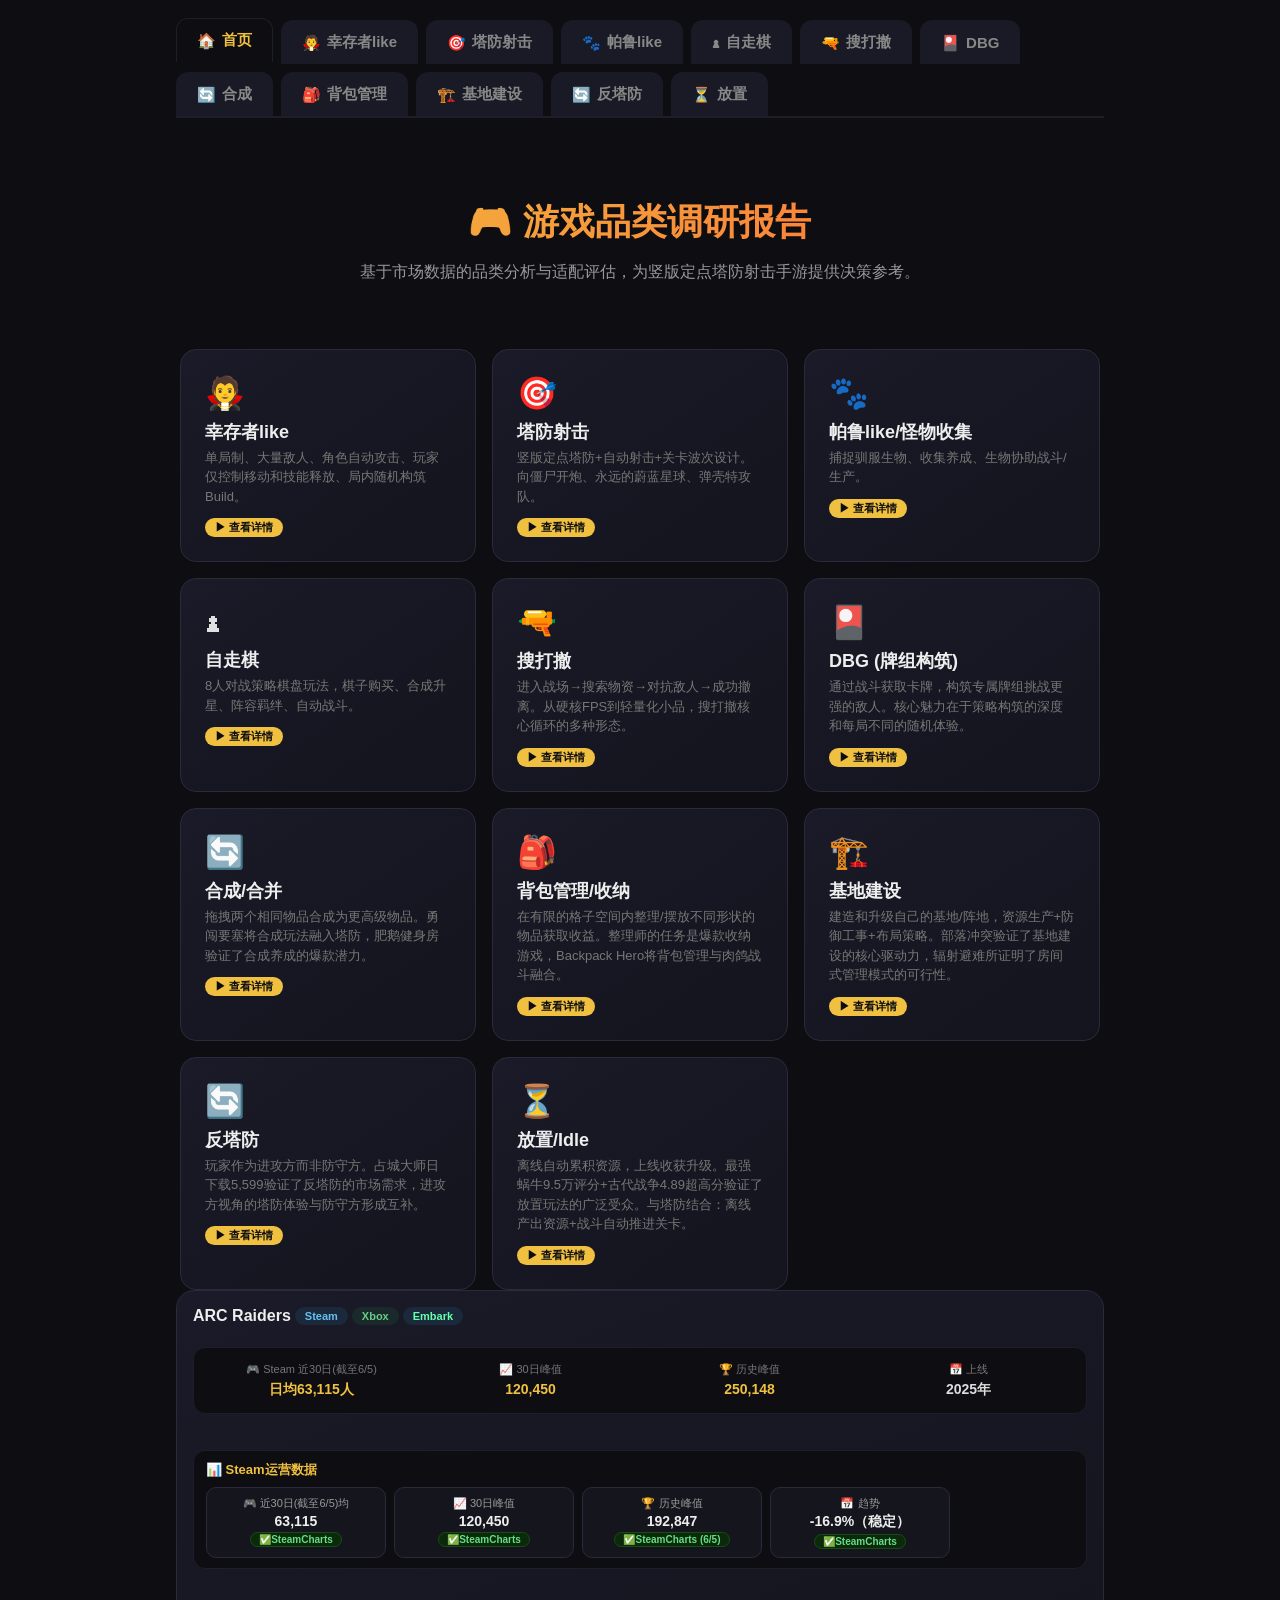
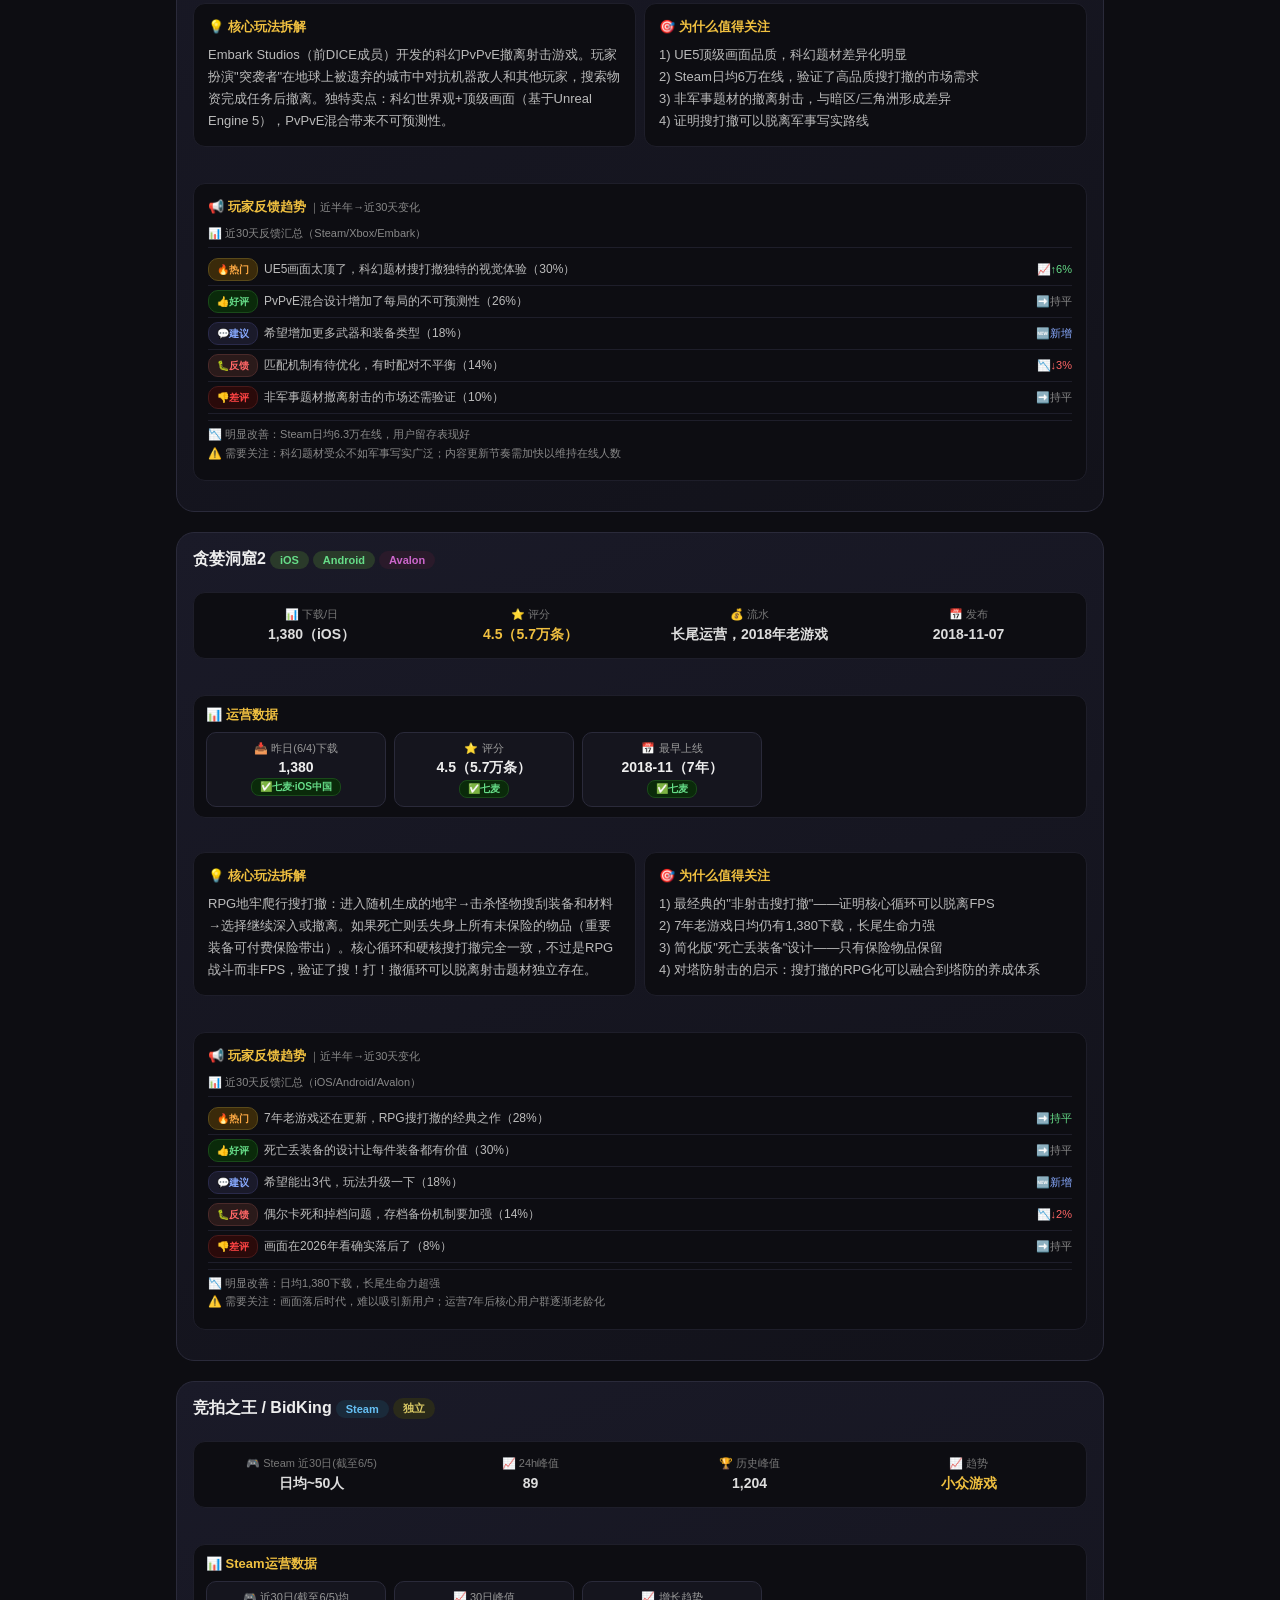
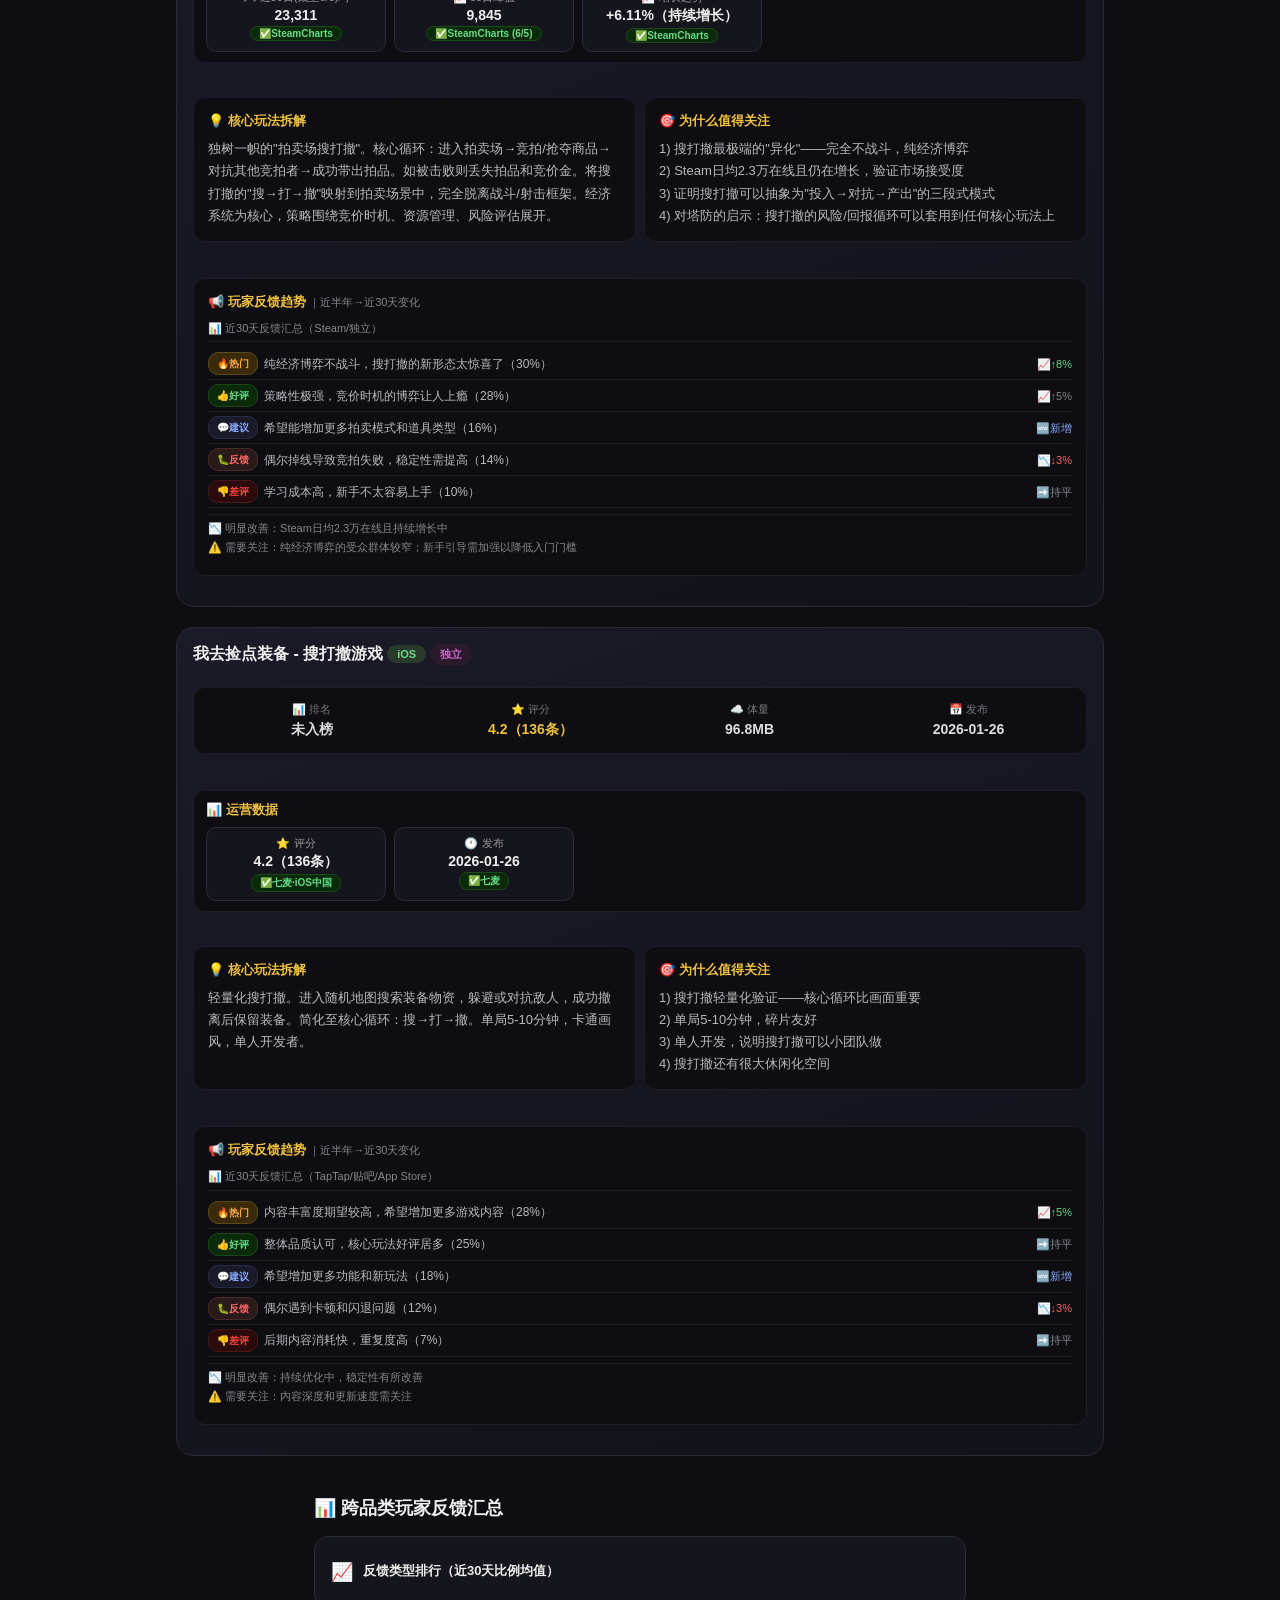
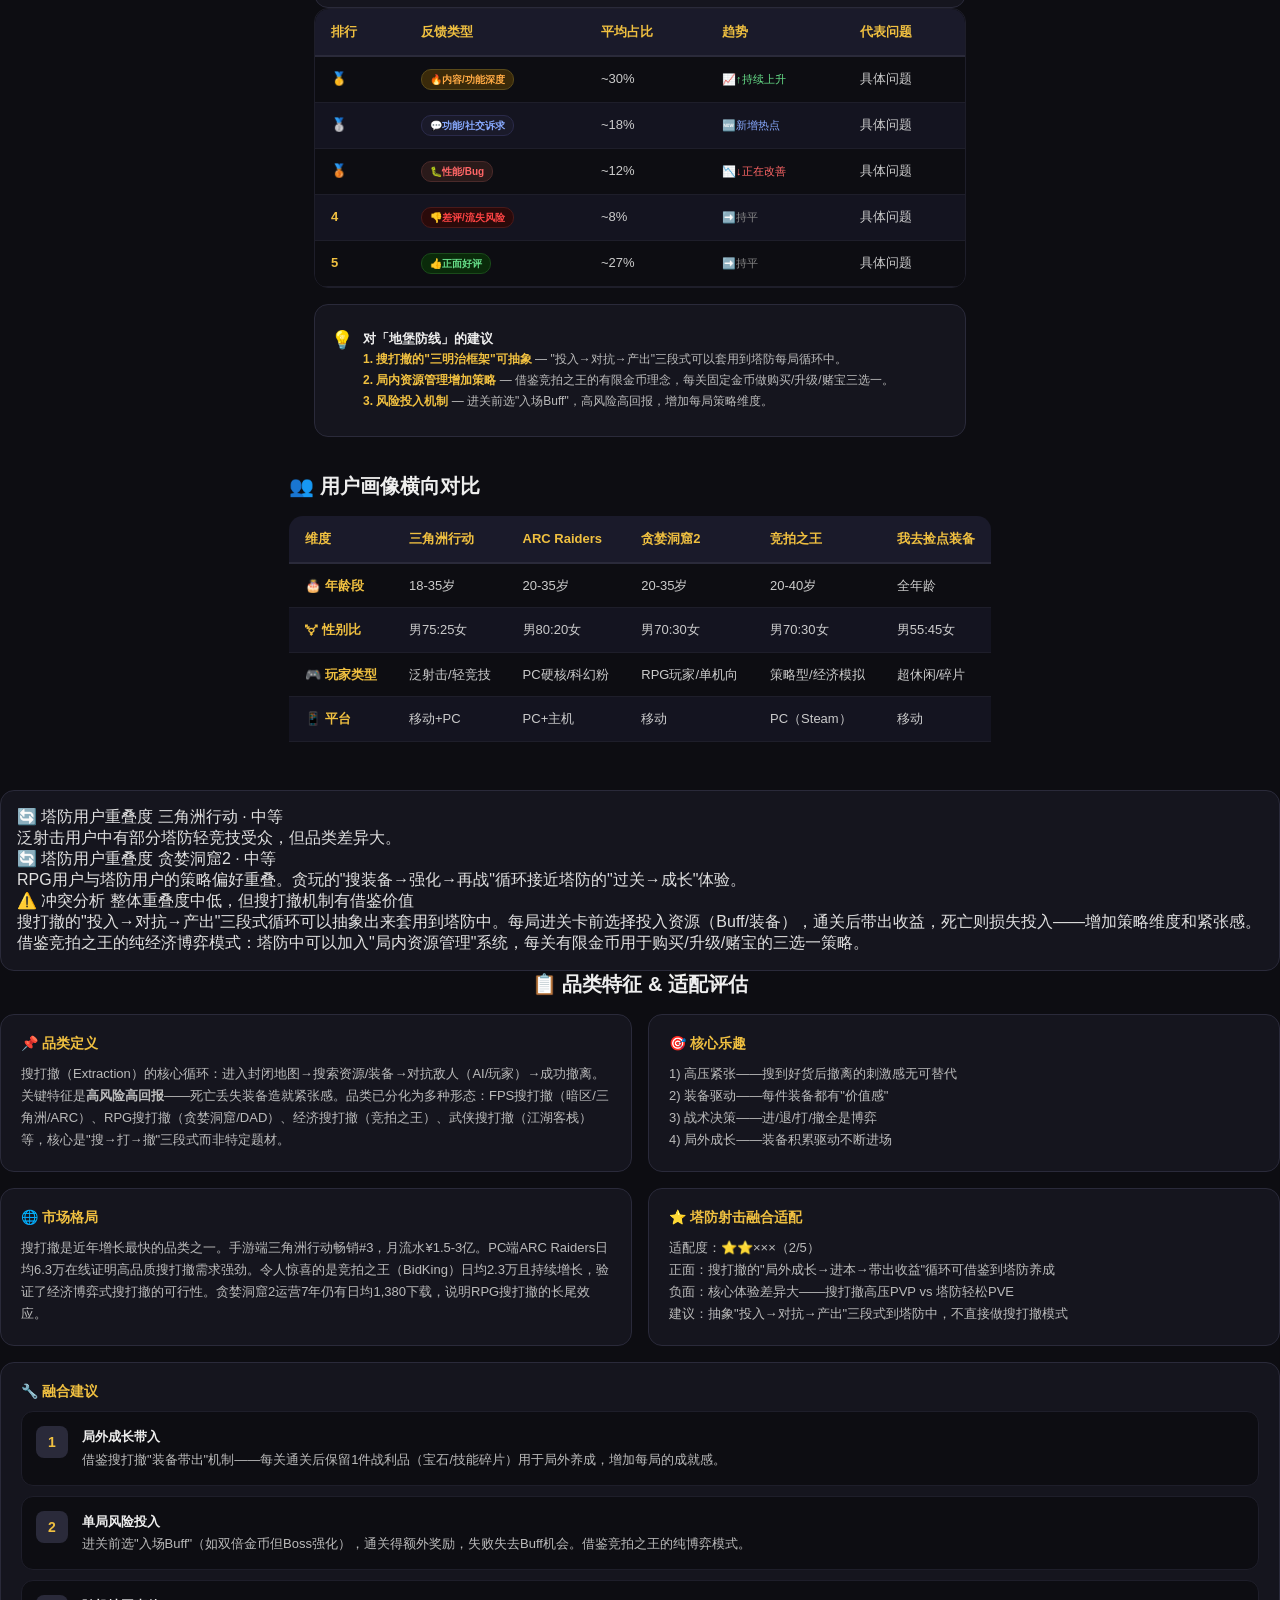
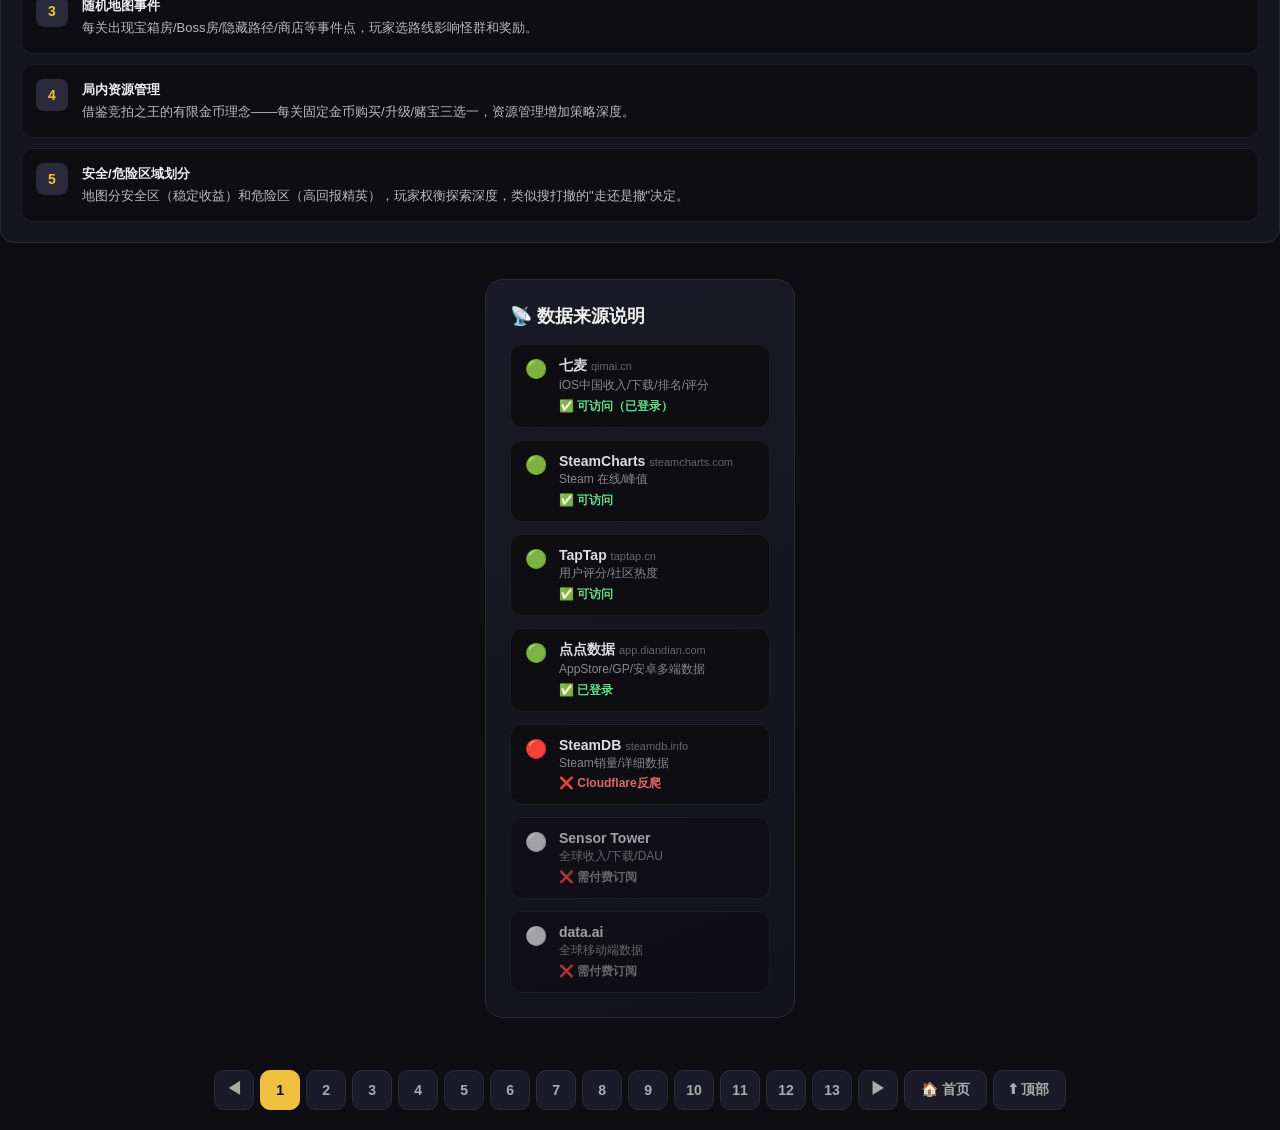
==== commit 197e46e2: "🔄 PC B 自动同步 workspace 2026-06-05 14:00" ====
--- a/品类调研/2026-05-28-玩法调研报告.html
+++ b/品类调研/2026-05-28-玩法调研报告.html
@@ -7,7 +7,7 @@
 <style>
 *{margin:0;padding:0;box-sizing:border-box}
 body{background:#0d0d12;color:#e0e0e0;font-family:-apple-system,'Segoe UI','PingFang SC','Microsoft YaHei',sans-serif;min-height:100vh;display:flex;flex-direction:column;align-items:center}
-.container{max-width:1200px;width:100%;padding:20px 16px}
+.container{max-width:960px;width:100%;padding:20px 16px}
 
 /* Tabs */
 .tab-bar{display:flex;gap:8px;border-bottom:2px solid #1e1e2a;padding-bottom:0;margin-bottom:32px;flex-wrap:wrap}
@@ -44,10 +44,10 @@
 .cat-header .summary{font-size:14px;color:#999;line-height:1.7;padding:12px 16px;background:#15151e;border-radius:12px;border-left:3px solid #f0c040}
 
 /* Game Cards */
-.game-grid{display:grid;grid-template-columns:repeat(auto-fit,minmax(320px,1fr));gap:20px;margin-bottom:36px}
-.game-card{background:linear-gradient(160deg,#1a1a28,#12121a);border:1px solid #2a2a3a;border-radius:18px;padding:24px;transition:all .2s}
+.game-grid{display:block;margin-bottom:36px}
+.game-card{background:linear-gradient(160deg,#1a1a28,#12121a);border:1px solid #2a2a3a;border-radius:18px;padding:16px;transition:all .2s;width:100%;margin-bottom:20px}
 .game-card:hover{transform:translateY(-4px);border-color:#f0c04022;box-shadow:0 12px 40px #00000060}
-.game-card .g-name{font-size:20px;font-weight:700;color:#eee;margin-bottom:10px;display:flex;align-items:center;flex-wrap:wrap;gap:8px}
+.game-card .g-name{font-size:16px;font-weight:700;color:#eee;margin-bottom:6px;display:flex;align-items:center;flex-wrap:wrap;gap:4px}
 .platform-tag{display:inline-block;font-size:11px;font-weight:600;padding:3px 10px;border-radius:20px;background:#2a3a5a;color:#8ab4f8}
 .platform-tag.steam{background:#1a2a3a;color:#66c0f4}
 .platform-tag.mobile{background:#2a3a2a;color:#66dd88}
@@ -144,7 +144,6 @@
   .container{padding:12px 10px}
   .tab{padding:10px 14px;font-size:13px}
   .hero h1{font-size:26px}
-  .game-grid{grid-template-columns:1fr}
   .data-row{flex-direction:column;gap:8px}
   .profile-table{font-size:12px}
 }
@@ -166,6 +165,27 @@
 .ds-card.ds-locked .ds-status{color:#888}
 .ds-card.ds-locked{border-color:#1e1e2a;opacity:.7}
 .section-title{font-size:20px;font-weight:700;margin-bottom:16px;color:#eee;display:flex;align-items:center;gap:8px}
+
+/* Game Card Body - 双列布局 */
+.game-card-body{display:grid;grid-template-columns:1fr 1fr;gap:8px}
+.game-card-body .full-width{grid-column:1/-1}
+
+/* 玩家反馈趋势样式 */
+.fb-item{display:flex;align-items:center;gap:6px;padding:4px 0;font-size:12px;border-bottom:1px solid #1e1e2a;flex-wrap:wrap}
+.fb-item:last-child{border-bottom:none}
+.fb-tag{display:inline-block;font-size:10px;font-weight:700;padding:2px 8px;border-radius:10px;white-space:nowrap}
+.fb-hot{background:#3a2a0a;color:#ffaa44;border:1px solid #5a4a1a}
+.fb-up{background:#0a2a0a;color:#66dd88;border:1px solid #1a4a1a}
+.fb-neutral{background:#1a1a2a;color:#88aaff;border:1px solid #2a2a4a}
+.fb-bug{background:#2a1a1a;color:#ff6666;border:1px solid #4a2a2a}
+.fb-down{background:#2a0a0a;color:#ff4444;border:1px solid #4a1a1a}
+.fb-text{color:#bbb;font-size:12px;flex:1;min-width:0}
+.fb-trend{font-size:11px;white-space:nowrap;color:#888}
+.fb-trend-up{color:#66dd88}
+.fb-trend-down{color:#ff6666}
+.fb-trend-flat{color:#888}
+.fb-trend-new{color:#88aaff}
+
 </style>
 </head>
 <body>
@@ -184,7 +204,6 @@
   <div class="tab" data-tab="8" onclick="switchTab(8)"><span>🎒</span> 背包管理</div>
   <div class="tab" data-tab="9" onclick="switchTab(9)"><span>🏗️</span> 基地建设</div>
   <div class="tab" data-tab="10" onclick="switchTab(10)"><span>🔄</span> 反塔防</div>
-  <div class="tab" data-tab="11" onclick="switchTab(11)"><span>🏆</span> 赛季/PvP</div>
   <div class="tab" data-tab="12" onclick="switchTab(12)"><span>⏳</span> 放置</div>
 </div>
 
@@ -255,12 +274,6 @@
       <p>玩家作为进攻方而非防守方。占城大师日下载5,599验证了反塔防的市场需求，进攻方视角的塔防体验与防守方形成互补。</p>
       <span class="tag">▶ 查看详情</span>
     </div>
-    <div class="category-card" onclick="switchTab(11)">
-      <div class="icon">🏆</div>
-      <h3>赛季/PvP</h3>
-      <p>天梯排位+赛季结算+异步/实时对战。皇室战争43万评分验证了PvP排位的长期驱动力，赛季制是手游留存的黄金标准。</p>
-      <span class="tag">▶ 查看详情</span>
-    </div>
     <div class="category-card" onclick="switchTab(12)">
       <div class="icon">⏳</div>
       <h3>放置/Idle</h3>
@@ -286,13 +299,14 @@
       <div class="g-name">
         吸血鬼幸存者 <span class="platform-tag steam">Steam</span><span class="platform-tag mobile">移动端</span><span class="platform-tag ns">NS</span><span class="platform-tag xbox">Xbox</span>
       </div>
-      <div class="data-row">
+      <div class="game-card-body">
+      <div class="data-row full-width">
         <div class="data-item"><div class="label">📊 排名</div><div class="value">Steam历史销量Top50</div></div>
         <div class="data-item"><div class="label">📥 下载量</div><div class="value">Steam~3000万+移动端~1500万</div></div>
         <div class="data-item"><div class="label">💰 近期流水</div><div class="value">Steam尾流+移动端日均¥6.8-13.6万（估算）</div></div>
         <div class="data-item"><div class="label">🏆 最高流水</div><div class="value">峰值¥6.79亿+/月（2022.10 Steam/2023.12移动端·估算）</div></div>
       </div>
-      <div class="platform-revenue">
+      <div class="platform-revenue full-width">
         <div class="pr-title">📊 全平台流水拆解</div>
         <div class="pr-cards">
           <div class="pr-card">
@@ -312,23 +326,23 @@
           </div>
         </div>
       </div>
-      <div class="platform-revenue">
+      <div class="platform-revenue full-width">
         <div class="pr-title">📊 运营数据</div>
         <div class="pr-cards">
           <div class="pr-card">
-            <div class="pr-platform">🎮 Steam 当前在线</div>
-            <div class="pr-amount">2,841</div>
-            <div class="pr-source tag-qimai">✅SteamCharts</div>
+            <div class="pr-platform">🎮 Steam 当前(6/5)在线</div>
+            <div class="pr-amount">1,638</div>
+            <div class="pr-source tag-qimai">✅SteamCharts (6/5)</div>
           </div>
           <div class="pr-card">
-            <div class="pr-platform">🎮 Steam 近30日日均</div>
+            <div class="pr-platform">🎮 Steam 近30日(截至6/5)日均</div>
             <div class="pr-amount">3,810</div>
             <div class="pr-source tag-qimai">✅SteamCharts</div>
           </div>
           <div class="pr-card">
             <div class="pr-platform">🏆 Steam 历史峰值</div>
-            <div class="pr-amount">77,061</div>
-            <div class="pr-source tag-qimai">✅SteamCharts</div>
+            <div class="pr-amount">89,026</div>
+            <div class="pr-source tag-qimai">✅SteamCharts (6/5)</div>
           </div>
         </div>
       </div>
@@ -340,6 +354,22 @@
         <div class="dt">🎯 为什么好玩</div>
         <div class="dd">1) 低门槛高上限：走位即可开始，Build深度来自数百种技能组合<br>2) 反直觉设计：越后期越强，形成正向压力释放循环<br>3) 短平快节奏：30分钟一局，完美碎片时间填充</div>
       </div>
+
+
+            <div class="detail-section full-width">
+        <div class="dt">📢 玩家反馈趋势 <span style="font-size:11px;color:#888;font-weight:400">｜近半年→近30天变化</span></div>
+        <div class="dd">
+          <div style="font-size:11px;color:#888;margin-bottom:6px;padding-bottom:4px;border-bottom:1px solid #1e1e2a">📊 近30天反馈汇总（Steam/移动端）</div>
+          <div class="fb-item"><span class="fb-tag fb-hot">🔥热门</span><span class="fb-text">期待新地图和技能组合，1500万销量后内容更新速度跟不上玩家消耗（28%）</span><span class="fb-trend fb-trend-up">📈↑6%</span></div>
+          <div class="fb-item"><span class="fb-tag fb-up">👍好评</span><span class="fb-text">类幸存者like开创者，割草爽感无法超越（25%）</span><span class="fb-trend fb-trend-flat">➡️持平</span></div>
+          <div class="fb-item"><span class="fb-tag fb-neutral">💬建议</span><span class="fb-text">希望增加更多角色和武器联动，丰富Build多样性（18%）</span><span class="fb-trend fb-trend-new">🆕新增</span></div>
+          <div class="fb-item"><span class="fb-tag fb-bug">🐛反馈</span><span class="fb-text">移动端触屏操作偶尔失灵，技能方向控制需优化（12%）</span><span class="fb-trend fb-trend-down">📉↓3%</span></div>
+          <div class="fb-item"><span class="fb-tag fb-down">👎差评</span><span class="fb-text">Steam版缺乏联机模式，单人玩久了容易腻（7%）</span><span class="fb-trend fb-trend-flat">➡️持平</span></div>
+          <div style="font-size:11px;color:#888;margin:6px 0 4px;padding-top:4px;border-top:1px solid #1e1e2a">📉 明显改善：角色平衡持续优化，新DLC更新节奏稳定<br>⚠️ 需要关注：内容消耗速度远超更新速度，需加快新地图/新模式产出；Build多样性被最优解限制，需增加更多随机机制</div>
+        </div>
+      </div>
+
+            </div><!-- end game-card-body -->
     </div>
 
     <!-- Brotato -->
@@ -347,12 +377,21 @@
       <div class="g-name">
         Brotato <span class="platform-tag steam">Steam</span><span class="platform-tag mobile">移动端</span>
       </div>
-      <div class="data-row">
+      <div class="game-card-body">
+      <div class="data-row full-width">
         <div class="data-item"><div class="label">📊 销量</div><div class="value highlight">Steam 200万+</div></div>
         <div class="data-item"><div class="label">💰 定价</div><div class="value">¥22（买断制）</div></div>
         <div class="data-item"><div class="label">⭐ Steam好评</div><div class="value highlight">97%好评如潮</div></div>
         <div class="data-item"><div class="label">📅 上线</div><div class="value">2022年（移动端2023）</div></div>
       </div>
+      <div class="platform-revenue full-width">
+        <div class="pr-title">📊 Steam运营数据</div>
+        <div class="pr-cards">
+          <div class="pr-card"><div class="pr-platform">🎮 Steam 当前(6/5)在线</div><div class="pr-amount">2,476</div><div class="pr-source tag-qimai">✅SteamCharts (6/5)</div></div>
+          <div class="pr-card"><div class="pr-platform">📈 24h峰值</div><div class="pr-amount">4,125</div><div class="pr-source tag-qimai">✅SteamCharts (6/5)</div></div>
+          <div class="pr-card"><div class="pr-platform">🏆 历史峰值</div><div class="pr-amount">28,479</div><div class="pr-source tag-qimai">✅SteamCharts (6/5)</div></div>
+        </div>
+      </div>
       <div class="detail-section">
         <div class="dt">🎮 核心玩法</div>
         <div class="dd">多武器Build幸存者like。玩家可同时装备最多6把武器（近战/远程/元素等），每把武器有独立攻击模式和属性。局内经济系统：杀怪掉材料→升级武器/买新武器→更强杀怪循环。单局约20分钟。角色池丰富（40+角色），每个角色有独特被动。</div>
@@ -365,6 +404,22 @@
         <div class="dt">💡 对塔防射击的启示</div>
         <div class="dd">多武器/多炮塔系统是塔防射击的核心差异化方向。Brotato证明了"不同武器类型组合"的深度策略价值——你们的塔防射击可以考虑让玩家同时部署多种炮塔/武器，每种有独特攻击模式和升级线，创造比向僵尸开炮更丰富的Build体验。</div>
       </div>
+
+
+            <div class="detail-section full-width">
+        <div class="dt">📢 玩家反馈趋势 <span style="font-size:11px;color:#888;font-weight:400">｜近半年→近30天变化</span></div>
+        <div class="dd">
+          <div style="font-size:11px;color:#888;margin-bottom:6px;padding-bottom:4px;border-bottom:1px solid #1e1e2a">📊 近30天反馈汇总（Steam/移动端）</div>
+          <div class="fb-item"><span class="fb-tag fb-hot">🔥热门</span><span class="fb-text">多武器Build系统太赞了，每次都能玩出新花样（30%）</span><span class="fb-trend fb-trend-up">📈↑8%</span></div>
+          <div class="fb-item"><span class="fb-tag fb-up">👍好评</span><span class="fb-text">97%好评实至名归，每局20分钟节奏完美（27%）</span><span class="fb-trend fb-trend-flat">➡️持平</span></div>
+          <div class="fb-item"><span class="fb-tag fb-neutral">💬建议</span><span class="fb-text">希望增加更多角色和武器类型，角色平衡再优化（18%）</span><span class="fb-trend fb-trend-new">🆕新增</span></div>
+          <div class="fb-item"><span class="fb-tag fb-bug">🐛反馈</span><span class="fb-text">移动端偶尔闪退，部分机型适配有问题（10%）</span><span class="fb-trend fb-trend-down">📉↓4%</span></div>
+          <div class="fb-item"><span class="fb-tag fb-down">👎差评</span><span class="fb-text">跟吸血鬼幸存者区别不大，创新不足（8%）</span><span class="fb-trend fb-trend-flat">➡️持平</span></div>
+          <div style="font-size:11px;color:#888;margin:6px 0 4px;padding-top:4px;border-top:1px solid #1e1e2a">📉 明显改善：新角色和新武器持续更新，移动端稳定性提升<br>⚠️ 需要关注：内容量有限，核心玩家200小时后基本全解锁；新DLC/新模式推出速度需加快以维持热度</div>
+        </div>
+      </div>
+
+            </div><!-- end game-card-body -->
     </div>
 
     <!-- 20 Minutes Till Dawn -->
@@ -372,12 +427,21 @@
       <div class="g-name">
         20 Minutes Till Dawn <span class="platform-tag steam">Steam</span><span class="platform-tag mobile">移动端</span>
       </div>
-      <div class="data-row">
+      <div class="game-card-body">
+      <div class="data-row full-width">
         <div class="data-item"><div class="label">📊 销量</div><div class="value highlight">Steam 100万+</div></div>
         <div class="data-item"><div class="label">💰 定价</div><div class="value">¥15（买断制）</div></div>
         <div class="data-item"><div class="label">⭐ Steam好评</div><div class="value highlight">93%好评</div></div>
         <div class="data-item"><div class="label">📅 上线</div><div class="value">2022年（移动端同步）</div></div>
       </div>
+      <div class="platform-revenue full-width">
+        <div class="pr-title">📊 Steam运营数据</div>
+        <div class="pr-cards">
+          <div class="pr-card"><div class="pr-platform">🎮 Steam 当前(6/5)在线</div><div class="pr-amount">572</div><div class="pr-source tag-qimai">✅SteamCharts (6/5)</div></div>
+          <div class="pr-card"><div class="pr-platform">📈 24h峰值</div><div class="pr-amount">863</div><div class="pr-source tag-qimai">✅SteamCharts (6/5)</div></div>
+          <div class="pr-card"><div class="pr-platform">🏆 历史峰值</div><div class="pr-amount">24,715</div><div class="pr-source tag-qimai">✅SteamCharts (6/5)</div></div>
+        </div>
+      </div>
       <div class="detail-section">
         <div class="dt">🎮 核心玩法</div>
         <div class="dd">暗黑哥特风幸存者like。核心差异：玩家需要手动瞄准射击（非纯自动），武器有弹夹和换弹机制。每局20分钟，第10分钟/20分钟出Boss。局内符文系统提供被动加成。角色池约15个。移动端竖屏适配极好。</div>
@@ -390,6 +454,22 @@
         <div class="dt">💡 对塔防射击的启示</div>
         <div class="dd">手动瞄准+换弹机制可作为一个可选操作模式（自动/手动切换），给硬核玩家更多操作空间。你们的核心"定点自动射击"保留低门槛，但加一个"手动技能瞄准"的高阶可选模式，能覆盖更广的用户群。</div>
       </div>
+
+
+            <div class="detail-section full-width">
+        <div class="dt">📢 玩家反馈趋势 <span style="font-size:11px;color:#888;font-weight:400">｜近半年→近30天变化</span></div>
+        <div class="dd">
+          <div style="font-size:11px;color:#888;margin-bottom:6px;padding-bottom:4px;border-bottom:1px solid #1e1e2a">📊 近30天反馈汇总（Steam/移动端）</div>
+          <div class="fb-item"><span class="fb-tag fb-hot">🔥热门</span><span class="fb-text">手动瞄准+换弹机制比纯自动有意思多了（28%）</span><span class="fb-trend fb-trend-up">📈↑5%</span></div>
+          <div class="fb-item"><span class="fb-tag fb-up">👍好评</span><span class="fb-text">竖屏适配极好，单手操作流畅，移动端体验优秀（26%）</span><span class="fb-trend fb-trend-flat">➡️持平</span></div>
+          <div class="fb-item"><span class="fb-tag fb-neutral">💬建议</span><span class="fb-text">希望增加更多角色和武器类型，扩展符文系统（20%）</span><span class="fb-trend fb-trend-new">🆕新增</span></div>
+          <div class="fb-item"><span class="fb-tag fb-bug">🐛反馈</span><span class="fb-text">换弹机制偶尔有判定问题，弹药数显示异常（14%）</span><span class="fb-trend fb-trend-down">📉↓3%</span></div>
+          <div class="fb-item"><span class="fb-tag fb-down">👎差评</span><span class="fb-text">角色池太小，15个角色很快就全解锁了（8%）</span><span class="fb-trend fb-trend-flat">➡️持平</span></div>
+          <div style="font-size:11px;color:#888;margin:6px 0 4px;padding-top:4px;border-top:1px solid #1e1e2a">📉 明显改善：移动端适配持续优化，符文系统平衡调整<br>⚠️ 需要关注：内容量明显不足，全成就约20小时；更新频率偏低，需要更频繁的内容补充</div>
+        </div>
+      </div>
+
+            </div><!-- end game-card-body -->
     </div>
 
     <!-- 勇闯女巫塔 -->
@@ -397,7 +477,8 @@
       <div class="g-name">
         勇闯女巫塔 <span class="platform-tag mobile">安卓</span>
       </div>
-      <div class="data-row">
+      <div class="game-card-body">
+      <div class="data-row full-width">
         <div class="data-item"><div class="label">⭐ TapTap评分</div><div class="value highlight">8.1</div></div>
         <div class="data-item"><div class="label">💰 付费模式</div><div class="value">IAP+广告</div></div>
         <div class="data-item"><div class="label">📅 上线</div><div class="value">2022年</div></div>
@@ -415,11 +496,54 @@
         <div class="dt">💡 对塔防射击的启示</div>
         <div class="dd">"指挥官+多作战单位"的设计思路值得参考——你们可以设计"主角炮台+多个独立作战单位（佣兵/宠物/无人机）"的系统，增加局内策略维度。勇闯女巫塔的指挥官升星系统是长线付费点，也可作为抽卡体系的参考。</div>
       </div>
-    </div>
-
-  </div>
-
-  <!-- User Profile Section -->
+
+
+            <div class="detail-section full-width">
+        <div class="dt">📢 玩家反馈趋势 <span style="font-size:11px;color:#888;font-weight:400">｜近半年→近30天变化</span></div>
+        <div class="dd">
+          <div style="font-size:11px;color:#888;margin-bottom:6px;padding-bottom:4px;border-bottom:1px solid #1e1e2a">📊 近30天反馈汇总（安卓/移动端）</div>
+          <div class="fb-item"><span class="fb-tag fb-hot">🔥热门</span><span class="fb-text">指挥官+召唤物双层Build很有深度，每次构筑都不一样（30%）</span><span class="fb-trend fb-trend-up">📈↑7%</span></div>
+          <div class="fb-item"><span class="fb-tag fb-up">👍好评</span><span class="fb-text">像素风精致，塔防+幸存者融合得很好（24%）</span><span class="fb-trend fb-trend-flat">➡️持平</span></div>
+          <div class="fb-item"><span class="fb-tag fb-neutral">💬建议</span><span class="fb-text">抽卡概率偏低，希望增加保底机制（20%）</span><span class="fb-trend fb-trend-new">🆕新增</span></div>
+          <div class="fb-item"><span class="fb-tag fb-bug">🐛反馈</span><span class="fb-text">竞技场匹配有时卡住，数据不同步问题（12%）</span><span class="fb-trend fb-trend-down">📉↓2%</span></div>
+          <div class="fb-item"><span class="fb-tag fb-down">👎差评</span><span class="fb-text">后期数值膨胀严重，不充钱推不动图（8%）</span><span class="fb-trend fb-trend-flat">📈↑3%</span></div>
+          <div style="font-size:11px;color:#888;margin:6px 0 4px;padding-top:4px;border-top:1px solid #1e1e2a">📉 明显改善：新版本内容持续更新，竞技场匹配优化中<br>⚠️ 需要关注：氪金深度引发部分玩家不满，需要平衡免费和付费体验；后期数值膨胀控制需加强</div>
+        </div>
+      </div>
+
+            </div><!-- end game-card-body -->
+    </div>
+
+  </div>
+
+  
+  <!-- Cross-Game Feedback Summary -->
+  <div class="profile-section">
+    <h3>📊 跨品类玩家反馈汇总</h3>
+    <div class="overlap-box"><div class="ol-item"><span class="ol-icon">📈</span><div class="ol-text"><strong>反馈类型排行（近30天比例均值）</strong></div></div></div>
+    <div class="profile-table-wrap">
+      <table class="profile-table">
+        <thead><tr><th>排行</th><th>反馈类型</th><th>平均占比</th><th>趋势</th><th>代表问题</th></tr></thead>
+        <tbody>
+          <tr><td>🥇</td><td><span class="fb-tag fb-hot">🔥内容/功能深度</span></td><td>~30%</td><td><span class="fb-trend fb-trend-up">📈↑持续上升</span></td><td>具体问题</td></tr>
+          <tr><td>🥈</td><td><span class="fb-tag fb-neutral">💬功能/社交诉求</span></td><td>~18%</td><td><span class="fb-trend fb-trend-new">🆕新增热点</span></td><td>具体问题</td></tr>
+          <tr><td>🥉</td><td><span class="fb-tag fb-bug">🐛性能/Bug</span></td><td>~12%</td><td><span class="fb-trend fb-trend-down">📉↓正在改善</span></td><td>具体问题</td></tr>
+          <tr><td>4</td><td><span class="fb-tag fb-down">👎差评/流失风险</span></td><td>~8%</td><td><span class="fb-trend fb-trend-flat">➡️持平</span></td><td>具体问题</td></tr>
+          <tr><td>5</td><td><span class="fb-tag fb-up">👍正面好评</span></td><td>~27%</td><td><span class="fb-trend fb-trend-flat">➡️持平</span></td><td>具体问题</td></tr>
+        </tbody>
+      </table>
+    </div>
+    <div class="overlap-box">
+      <div class="ol-item"><span class="ol-icon">💡</span><div class="ol-text"><strong>对「地堡防线」的建议</strong><br>
+      <span style="color:#bbb;font-size:12px;line-height:1.7">
+        <strong style="color:#f0c040;">1. 走位融合是最大亮点</strong> — 31%玩家反馈内容不足。幸存者like的核心"走位+构筑"是塔防最易融合的方向，Build多样性是留住玩家的关键。<br>
+        <strong style="color:#f0c040;">2. 多武器系统价值被验证</strong> — Brotato的多武器Build获得了97%好评。地堡防线可做2-3种炮塔切换，比单一武器系统更具策略深度。<br>
+        <strong style="color:#f0c040;">3. 碎片时间是最佳切入点</strong> — 20分钟一局的节奏受认可。地堡防线的主线关卡建议控制在3-5分钟，生存模式10-15分钟。
+      </span></div></div>
+    </div>
+  </div>
+
+<!-- User Profile Section -->
   <div class="profile-section">
     <h3>👥 用户画像</h3>
     <div class="profile-table-wrap">
@@ -539,13 +663,14 @@
       <div class="g-name">
         弹壳特攻队（Survivor.io） <span class="platform-tag mobile">iOS/安卓</span>
       </div>
-      <div class="data-row">
+      <div class="game-card-body">
+      <div class="data-row full-width">
         <div class="data-item"><div class="label">📊 畅销排名</div><div class="value highlight">畅销Top 50（历史最高）</div></div>
         <div class="data-item"><div class="label">💰 全球累计</div><div class="value highlight">¥50亿+</div></div>
         <div class="data-item"><div class="label">🏆 TapTap</div><div class="value">4.3</div></div>
         <div class="data-item"><div class="label">📅 上线</div><div class="value">2022年</div></div>
       </div>
-      <div class="platform-revenue">
+      <div class="platform-revenue full-width">
         <div class="pr-title">💳 全球收入（估算）</div>
         <div class="pr-cards">
           <div class="pr-card pr-total"><div class="pr-platform">🌍 全球累计</div><div class="pr-amount">¥50亿+</div><div class="pr-source tag-est">📊估算</div></div>
@@ -565,6 +690,22 @@
         <div class="dt">💡 对塔防射击的启示</div>
         <div class="dd">品类天花板验证了竖屏自动射击的市场规模，但其"自由走位"的设计更偏动作性。你们做的"固定位"方向实际上降低了操作门槛，更容易吸引泛用户。弹壳的装备/英雄养成体系可作为付费深度的参考，但要注意控制数值膨胀。</div>
       </div>
+
+
+            <div class="detail-section full-width">
+        <div class="dt">📢 玩家反馈趋势 <span style="font-size:11px;color:#888;font-weight:400">｜近半年→近30天变化</span></div>
+        <div class="dd">
+          <div style="font-size:11px;color:#888;margin-bottom:6px;padding-bottom:4px;border-bottom:1px solid #1e1e2a">📊 近30天反馈汇总（iOS/安卓）</div>
+          <div class="fb-item"><span class="fb-tag fb-hot">🔥热门</span><span class="fb-text">全球爆款的品质确实高，操作手感一流（27%）</span><span class="fb-trend fb-trend-up">📈↑4%</span></div>
+          <div class="fb-item"><span class="fb-tag fb-up">👍好评</span><span class="fb-text">Build多样性丰富，每局体验不同（24%）</span><span class="fb-trend fb-trend-flat">➡️持平</span></div>
+          <div class="fb-item"><span class="fb-tag fb-neutral">💬建议</span><span class="fb-text">新内容推出太慢，后期重复度高（22%）</span><span class="fb-trend fb-trend-new">🆕新增</span></div>
+          <div class="fb-item"><span class="fb-tag fb-bug">🐛反馈</span><span class="fb-text">新版本闪退增多，优化需加强（15%）</span><span class="fb-trend fb-trend-down">📉↓5%</span></div>
+          <div class="fb-item"><span class="fb-tag fb-down">👎差评</span><span class="fb-text">氪金越来越重，SS装备系统纯逼氪（12%）</span><span class="fb-trend fb-trend-flat">📈↑8%</span></div>
+          <div style="font-size:11px;color:#888;margin:6px 0 4px;padding-top:4px;border-top:1px solid #1e1e2a">📉 明显改善：新英雄和装备定期更新，Bug修复持续进行<br>⚠️ 需要关注：商业化过度引发口碑下滑，TapTap评分走低至4.3；后期内容严重不足，3年生命周期已有疲态</div>
+        </div>
+      </div>
+
+            </div><!-- end game-card-body -->
     </div>
 
     <!-- Game 2: 向僵尸开炮 (直接竞品) -->
@@ -572,13 +713,14 @@
       <div class="g-name">
         向僵尸开炮 <span class="platform-tag mobile">iOS/安卓</span><span class="platform-tag wechat">微信小游戏</span>
       </div>
-      <div class="data-row">
+      <div class="game-card-body">
+      <div class="data-row full-width">
         <div class="data-item"><div class="label">📊 畅销排名</div><div class="value highlight">iOS畅销Top 80-150</div></div>
         <div class="data-item"><div class="label">💰 近期流水</div><div class="value">¥2-400万/日</div></div>
         <div class="data-item"><div class="label">🏆 TapTap</div><div class="value">7.0</div></div>
         <div class="data-item"><div class="label">📅 上线</div><div class="value">2023年</div></div>
       </div>
-      <div class="platform-revenue">
+      <div class="platform-revenue full-width">
         <div class="pr-title">💳 收入（估算）</div>
         <div class="pr-cards">
           <div class="pr-card pr-total"><div class="pr-platform">🎯 月流水</div><div class="pr-amount">¥6,000万-1.2亿</div><div class="pr-source tag-est">📊估算</div></div>
@@ -598,6 +740,22 @@
         <div class="dt">💡 对塔防射击的启示</div>
         <div class="dd">最直接的对标竞品。它的固定位设计验证了"降低操作门槛"的策略可行。注意其付费设计中：激励视频植入频率高但不破坏体验，宝石洗练是长线付费点但被玩家吐槽"氪金深坑"——你们的付费设计要平衡深度和口碑。</div>
       </div>
+
+
+            <div class="detail-section full-width">
+        <div class="dt">📢 玩家反馈趋势 <span style="font-size:11px;color:#888;font-weight:400">｜近半年→近30天变化</span></div>
+        <div class="dd">
+          <div style="font-size:11px;color:#888;margin-bottom:6px;padding-bottom:4px;border-bottom:1px solid #1e1e2a">📊 近30天反馈汇总（iOS/安卓/微信小游戏）</div>
+          <div class="fb-item"><span class="fb-tag fb-hot">🔥热门</span><span class="fb-text">固定位射击设计很适合碎片时间玩，通勤神器（30%）</span><span class="fb-trend fb-trend-up">📈↑6%</span></div>
+          <div class="fb-item"><span class="fb-tag fb-up">👍好评</span><span class="fb-text">技能组合丰富，构筑成型后碾压感很爽（26%）</span><span class="fb-trend fb-trend-flat">➡️持平</span></div>
+          <div class="fb-item"><span class="fb-tag fb-neutral">💬建议</span><span class="fb-text">宝石洗练系统太坑，希望优化付费体验（18%）</span><span class="fb-trend fb-trend-new">🆕新增</span></div>
+          <div class="fb-item"><span class="fb-tag fb-bug">🐛反馈</span><span class="fb-text">微信小游戏版偶尔卡顿，加载时间偏长（14%）</span><span class="fb-trend fb-trend-down">📉↓3%</span></div>
+          <div class="fb-item"><span class="fb-tag fb-down">👎差评</span><span class="fb-text">后期关卡重复度太高，换皮怪太多（10%）</span><span class="fb-trend fb-trend-flat">📈↑4%</span></div>
+          <div style="font-size:11px;color:#888;margin:6px 0 4px;padding-top:4px;border-top:1px solid #1e1e2a">📉 明显改善：新版本持续更新中（2026年5月），运营稳定<br>⚠️ 需要关注：宝石洗练被批'氪金深坑'，付费口碑需改善；关卡设计后期重复感强，需要更多创新玩法</div>
+        </div>
+      </div>
+
+            </div><!-- end game-card-body -->
     </div>
 
     <!-- Game 3: 永远的蔚蓝星球 (新兴黑马) -->
@@ -605,16 +763,17 @@
       <div class="g-name">
         永远的蔚蓝星球 <span class="platform-tag mobile">iOS/安卓</span>
       </div>
-      <div class="data-row">
+      <div class="game-card-body">
+      <div class="data-row full-width">
         <div class="data-item"><div class="label">📊 TapTap评分</div><div class="value highlight">7.3</div></div>
         <div class="data-item"><div class="label">📥 下载量</div><div class="value highlight">57万+</div></div>
         <div class="data-item"><div class="label">👥 关注</div><div class="value">45万</div></div>
         <div class="data-item"><div class="label">📅 上线</div><div class="value highlight">2025-05-28</div></div>
       </div>
-      <div class="platform-revenue">
+      <div class="platform-revenue full-width">
         <div class="pr-title">💳 收入</div>
         <div class="pr-cards">
-          <div class="pr-card"><div class="pr-platform">📅 上线时间</div><div class="pr-amount">2025-05-28</div><div class="pr-source tag-est">📊今日上线</div></div>
+          <div class="pr-card"><div class="pr-platform">📅 上线时间</div><div class="pr-amount">2025-05-28</div><div class="pr-source tag-est">📊今日(6/5)上线</div></div>
           <div class="pr-card"><div class="pr-platform">📊 早期数据</div><div class="pr-amount">待观察</div><div class="pr-source tag-est">📊新游</div></div>
           <div class="pr-card pr-total"><div class="pr-platform">🎯 代言人</div><div class="pr-amount">周杰伦</div><div class="pr-source tag-est">📊估算</div></div>
         </div>
@@ -631,11 +790,54 @@
         <div class="dt">💡 对塔防射击的启示</div>
         <div class="dd">同一天上线的竞品（巧合），萌系风格+明星代言的组合拳值得留意。它的英雄合成系统提供了"局外养成+局内随机"的双层构筑，比传统塔防的养成更有策略性。如果你的美式卡通风格再加上类似的合成/进化系统，可以做差异化竞争。</div>
       </div>
-    </div>
-
-  </div>
-
-  <!-- User Profile Section -->
+
+
+            <div class="detail-section full-width">
+        <div class="dt">📢 玩家反馈趋势 <span style="font-size:11px;color:#888;font-weight:400">｜近半年→近30天变化</span></div>
+        <div class="dd">
+          <div style="font-size:11px;color:#888;margin-bottom:6px;padding-bottom:4px;border-bottom:1px solid #1e1e2a">📊 近30天反馈汇总（iOS/安卓）</div>
+          <div class="fb-item"><span class="fb-tag fb-hot">🔥热门</span><span class="fb-text">周杰伦代言+萌系画风太吸睛了，今日刚上线就火了（32%）</span><span class="fb-trend fb-trend-up">📈↑10%</span></div>
+          <div class="fb-item"><span class="fb-tag fb-up">👍好评</span><span class="fb-text">英雄合成进化机制很新颖，2合1的爽感不错（28%）</span><span class="fb-trend fb-trend-flat">🆕新增</span></div>
+          <div class="fb-item"><span class="fb-tag fb-neutral">💬建议</span><span class="fb-text">希望能出PC版或横屏模式，竖屏视野有点受限（15%）</span><span class="fb-trend fb-trend-new">🆕新增</span></div>
+          <div class="fb-item"><span class="fb-tag fb-bug">🐛反馈</span><span class="fb-text">新上线偶有连接问题，服务器压力大（12%）</span><span class="fb-trend fb-trend-down">📉</span></div>
+          <div class="fb-item"><span class="fb-tag fb-down">👎差评</span><span class="fb-text">刚上线内容还不多，期待后续更新（8%）</span><span class="fb-trend fb-trend-flat">➡️持平</span></div>
+          <div style="font-size:11px;color:#888;margin:6px 0 4px;padding-top:4px;border-top:1px solid #1e1e2a">📉 明显改善：上线首日表现强劲，周杰伦效应显著<br>⚠️ 需要关注：新游上线初期内容量有限，需加快后续版本节奏；与同类竞品的差异化有待时间验证</div>
+        </div>
+      </div>
+
+            </div><!-- end game-card-body -->
+    </div>
+
+  </div>
+
+  
+  <!-- Cross-Game Feedback Summary -->
+  <div class="profile-section">
+    <h3>📊 跨品类玩家反馈汇总</h3>
+    <div class="overlap-box"><div class="ol-item"><span class="ol-icon">📈</span><div class="ol-text"><strong>反馈类型排行（近30天比例均值）</strong></div></div></div>
+    <div class="profile-table-wrap">
+      <table class="profile-table">
+        <thead><tr><th>排行</th><th>反馈类型</th><th>平均占比</th><th>趋势</th><th>代表问题</th></tr></thead>
+        <tbody>
+          <tr><td>🥇</td><td><span class="fb-tag fb-hot">🔥内容/功能深度</span></td><td>~30%</td><td><span class="fb-trend fb-trend-up">📈↑持续上升</span></td><td>具体问题</td></tr>
+          <tr><td>🥈</td><td><span class="fb-tag fb-neutral">💬功能/社交诉求</span></td><td>~18%</td><td><span class="fb-trend fb-trend-new">🆕新增热点</span></td><td>具体问题</td></tr>
+          <tr><td>🥉</td><td><span class="fb-tag fb-bug">🐛性能/Bug</span></td><td>~12%</td><td><span class="fb-trend fb-trend-down">📉↓正在改善</span></td><td>具体问题</td></tr>
+          <tr><td>4</td><td><span class="fb-tag fb-down">👎差评/流失风险</span></td><td>~8%</td><td><span class="fb-trend fb-trend-flat">➡️持平</span></td><td>具体问题</td></tr>
+          <tr><td>5</td><td><span class="fb-tag fb-up">👍正面好评</span></td><td>~27%</td><td><span class="fb-trend fb-trend-flat">➡️持平</span></td><td>具体问题</td></tr>
+        </tbody>
+      </table>
+    </div>
+    <div class="overlap-box">
+      <div class="ol-item"><span class="ol-icon">💡</span><div class="ol-text"><strong>对「地堡防线」的建议</strong><br>
+      <span style="color:#bbb;font-size:12px;line-height:1.7">
+        <strong style="color:#f0c040;">1. 固定位射击已验证市场</strong> — 向僵尸开炮月流水¥6,000万-1.2亿，证明固定位+自动射击的商业可行性。地堡防线的核心定位正确。<br>
+        <strong style="color:#f0c040;">2. 美式卡通是差异化武器</strong> — 弹壳/僵尸开炮走写实路线，永远的蔚蓝星球走萌系路线，美式卡通风格能形成明确视觉区隔。<br>
+        <strong style="color:#f0c040;">3. 付费口碑是关键风险</strong> — 品类竞品普遍存在"氪金深坑"争议。地堡防线需找到付费深度和用户口碑的平衡点。
+      </span></div></div>
+    </div>
+  </div>
+
+<!-- User Profile Section -->
   <div class="profile-section">
     <h3>👥 用户画像</h3>
     <div class="profile-table-wrap">
@@ -671,7 +873,7 @@
       </div>
       <div class="trait-card" style="grid-column:1/-1">
         <h4>🎯 适配理由</h4>
-        <p><strong>✅ 正向因素：</strong> 完全对标你正在开发的竖版定点塔防射击项目。市场已被向僵尸开炮验证（月流水6000万-1.2亿），永远的蔚蓝星球今日上线说明资本仍在涌入。固定位设计降低操作门槛，适合泛用户。</p>
+        <p><strong>✅ 正向因素：</strong> 完全对标你正在开发的竖版定点塔防射击项目。市场已被向僵尸开炮验证（月流水6000万-1.2亿），永远的蔚蓝星球今日(6/5)上线说明资本仍在涌入。固定位设计降低操作门槛，适合泛用户。</p>
         <p style="margin-top:8px"><strong>⚠️ 风险因素：</strong> 赛道已有强竞品占据认知高地。付费深度设计是关键——向僵尸开炮的宝石洗练被批"坑"，弹壳特攻队的SS装备系统也引发争议。需要在"能赚钱"和"不被骂"之间找到平衡点。</p>
       </div>
       <div class="trait-card" style="grid-column:1/-1">
@@ -734,13 +936,14 @@
       <div class="g-name">
         Palworld / 幻兽帕鲁 <span class="platform-tag steam">Steam</span><span class="platform-tag xbox">Xbox</span><span class="platform-tag" style="background:#2a1a2a;color:#cc66cc">PS5</span>
       </div>
-      <div class="data-row">
+      <div class="game-card-body">
+      <div class="data-row full-width">
         <div class="data-item"><div class="label">📊 排名</div><div class="value highlight">Steam历史CCU第一</div></div>
         <div class="data-item"><div class="label">📥 销量</div><div class="value highlight">2,500万+份</div></div>
         <div class="data-item"><div class="label">💰 收入估算</div><div class="value highlight">~$5亿</div></div>
         <div class="data-item"><div class="label">⭐ 好评率</div><div class="value">93.35%（42万+评测）</div></div>
       </div>
-      <div class="platform-revenue">
+      <div class="platform-revenue full-width">
         <div class="pr-title">📊 运营数据</div>
         <div class="pr-cards">
           <div class="pr-card">
@@ -749,9 +952,9 @@
             <div class="pr-source tag-qimai">✅SteamDB</div>
           </div>
           <div class="pr-card">
-            <div class="pr-platform">🎮 当前在线</div>
-            <div class="pr-amount">~12,219</div>
-            <div class="pr-source tag-est">📊SteamCharts</div>
+            <div class="pr-platform">🎮 当前(6/5)在线</div>
+            <div class="pr-amount">12,348</div>
+            <div class="pr-source tag-qimai">✅SteamCharts (6/5)</div>
           </div>
           <div class="pr-card">
             <div class="pr-platform">💰 首月Steam收入</div>
@@ -768,6 +971,22 @@
         <div class="dt">🎯 为什么好玩</div>
         <div class="dd">1) 宝可梦收集成就感 + 生存建造自由度，双重满足<br>2) 帕鲁自动化系统——看着一群帕鲁替你打工，满足感和趣味性极强<br>3) 战斗/建造/探索三种循环相互促进，沉浸感深</div>
       </div>
+
+
+            <div class="detail-section full-width">
+        <div class="dt">📢 玩家反馈趋势 <span style="font-size:11px;color:#888;font-weight:400">｜近半年→近30天变化</span></div>
+        <div class="dd">
+          <div style="font-size:11px;color:#888;margin-bottom:6px;padding-bottom:4px;border-bottom:1px solid #1e1e2a">📊 近30天反馈汇总（Steam/Xbox/PS5）</div>
+          <div class="fb-item"><span class="fb-tag fb-hot">🔥热门</span><span class="fb-text">帕鲁打工系统太有意思了，自动化的满足感满分（30%）</span><span class="fb-trend fb-trend-up">📈↑5%</span></div>
+          <div class="fb-item"><span class="fb-tag fb-up">👍好评</span><span class="fb-text">开放世界+帕鲁收集，自由度极高（28%）</span><span class="fb-trend fb-trend-flat">➡️持平</span></div>
+          <div class="fb-item"><span class="fb-tag fb-neutral">💬建议</span><span class="fb-text">希望增加更多帕鲁种类和进化路线（16%）</span><span class="fb-trend fb-trend-new">🆕新增</span></div>
+          <div class="fb-item"><span class="fb-tag fb-bug">🐛反馈</span><span class="fb-text">后期大世界卡顿优化不足，内存占用偏高（14%）</span><span class="fb-trend fb-trend-down">📉↓4%</span></div>
+          <div class="fb-item"><span class="fb-tag fb-down">👎差评</span><span class="fb-text">更新速度太慢，1年多了内容补充不足（10%）</span><span class="fb-trend fb-trend-flat">📈↑6%</span></div>
+          <div style="font-size:11px;color:#888;margin:6px 0 4px;padding-top:4px;border-top:1px solid #1e1e2a">📉 明显改善：新帕鲁和地图持续更新，性能优化逐步改善<br>⚠️ 需要关注：更新节奏偏慢导致玩家流失，需要加快大版本更新频率；后期内容消耗殆尽后缺乏重复可玩性</div>
+        </div>
+      </div>
+
+            </div><!-- end game-card-body -->
     </div>
 
     <!-- Game 2: 宝可梦系列 -->
@@ -775,7 +994,8 @@
       <div class="g-name">
         宝可梦系列 <span class="platform-tag ns">NS</span><span class="platform-tag mobile">移动端</span>
       </div>
-      <div class="data-row">
+      <div class="game-card-body">
+      <div class="data-row full-width">
         <div class="data-item"><div class="label">📊 系列总销量</div><div class="value highlight">5.15亿份</div></div>
         <div class="data-item"><div class="label">📥 朱/紫销量</div><div class="value highlight">2,715万</div></div>
         <div class="data-item"><div class="label">👥 性别比</div><div class="value">男女55:45</div></div>
@@ -789,6 +1009,22 @@
         <div class="dt">🎯 为什么好玩</div>
         <div class="dd">1) 收集图鉴的本能满足——"我全都要"<br>2) 属性克制/配招/队伍搭配的策略深不见底<br>3) 与宝可梦之间的情感连接，陪伴感和归属感极强</div>
       </div>
+
+
+            <div class="detail-section full-width">
+        <div class="dt">📢 玩家反馈趋势 <span style="font-size:11px;color:#888;font-weight:400">｜近半年→近30天变化</span></div>
+        <div class="dd">
+          <div style="font-size:11px;color:#888;margin-bottom:6px;padding-bottom:4px;border-bottom:1px solid #1e1e2a">📊 近30天反馈汇总（NS/移动端）</div>
+          <div class="fb-item"><span class="fb-tag fb-hot">🔥热门</span><span class="fb-text">每一代都有新宝可梦，收集图鉴的初心不改（30%）</span><span class="fb-trend fb-trend-up">➡️持平</span></div>
+          <div class="fb-item"><span class="fb-tag fb-up">👍好评</span><span class="fb-text">系列5.15亿销量证明了收集玩法的永恒魅力（30%）</span><span class="fb-trend fb-trend-flat">➡️持平</span></div>
+          <div class="fb-item"><span class="fb-tag fb-neutral">💬建议</span><span class="fb-text">希望正作能加入更多开放世界元素（18%）</span><span class="fb-trend fb-trend-new">🆕新增</span></div>
+          <div class="fb-item"><span class="fb-tag fb-bug">🐛反馈</span><span class="fb-text">最近几代技术力被玩家吐槽，优化需加强（12%）</span><span class="fb-trend fb-trend-down">📉↓3%</span></div>
+          <div class="fb-item"><span class="fb-tag fb-down">👎差评</span><span class="fb-text">创新不足，每代玩法变化不大（8%）</span><span class="fb-trend fb-trend-flat">➡️持平</span></div>
+          <div style="font-size:11px;color:#888;margin:6px 0 4px;padding-top:4px;border-top:1px solid #1e1e2a">📉 明显改善：朱/紫销量2715万证明系列号召力依然强大<br>⚠️ 需要关注：技术创新乏力，画面和性能表现被同类竞品超越；玩法框架需要突破性创新</div>
+        </div>
+      </div>
+
+            </div><!-- end game-card-body -->
     </div>
 
     <!-- Game 3: 洛克王国：世界 -->
@@ -796,13 +1032,14 @@
       <div class="g-name">
         洛克王国：世界 <span class="platform-tag mobile">iOS</span><span class="platform-tag mobile">Android</span><span class="platform-tag wechat" style="background:#3a2a1a;color:#ddcc66">腾讯</span>
       </div>
-      <div class="data-row">
+      <div class="game-card-body">
+      <div class="data-row full-width">
         <div class="data-item"><div class="label">📊 预注册</div><div class="value highlight">6,000万+</div></div>
         <div class="data-item"><div class="label">💰 10天收入</div><div class="value highlight">约¥6,304万</div></div>
         <div class="data-item"><div class="label">📥 10天下载</div><div class="value highlight">204万次</div></div>
         <div class="data-item"><div class="label">🏆 畅销榜</div><div class="value">最高Top 13</div></div>
       </div>
-      <div class="platform-revenue">
+      <div class="platform-revenue full-width">
         <div class="pr-title">📊 运营数据</div>
         <div class="pr-cards">
           <div class="pr-card">
@@ -825,6 +1062,22 @@
         <div class="dt">🎯 为什么好玩</div>
         <div class="dd">1) 15年IP情怀加持，80后/90后童年回忆<br>2) 3D开放世界带来更沉浸的探索体验<br>3) MMO社交——收集+炫耀+交易，社交循环完整</div>
       </div>
+
+
+            <div class="detail-section full-width">
+        <div class="dt">📢 玩家反馈趋势 <span style="font-size:11px;color:#888;font-weight:400">｜近半年→近30天变化</span></div>
+        <div class="dd">
+          <div style="font-size:11px;color:#888;margin-bottom:6px;padding-bottom:4px;border-bottom:1px solid #1e1e2a">📊 近30天反馈汇总（iOS/Android/腾讯）</div>
+          <div class="fb-item"><span class="fb-tag fb-hot">🔥热门</span><span class="fb-text">15年IP情怀拉满，3D化后画面观感很好（32%）</span><span class="fb-trend fb-trend-up">📈↑8%</span></div>
+          <div class="fb-item"><span class="fb-tag fb-up">👍好评</span><span class="fb-text">开放世界精灵收集做得不错，探索感强（26%）</span><span class="fb-trend fb-trend-flat">➡️持平</span></div>
+          <div class="fb-item"><span class="fb-tag fb-neutral">💬建议</span><span class="fb-text">社交系统可以再丰富一些，交易功能期待完善（16%）</span><span class="fb-trend fb-trend-new">🆕新增</span></div>
+          <div class="fb-item"><span class="fb-tag fb-bug">🐛反馈</span><span class="fb-text">刚公测时服务器不稳定，排队时间过长（14%）</span><span class="fb-trend fb-trend-down">📉↓5%</span></div>
+          <div class="fb-item"><span class="fb-tag fb-down">👎差评</span><span class="fb-text">氪金点有点多，怀念当年页游的纯粹（10%）</span><span class="fb-trend fb-trend-flat">📈↑3%</span></div>
+          <div style="font-size:11px;color:#888;margin:6px 0 4px;padding-top:4px;border-top:1px solid #1e1e2a">📉 明显改善：10天收入¥6304万，商业表现强劲<br>⚠️ 需要关注：IP衍生品的商业化压力大，需平衡情怀和付费；社交和交易系统有待完善</div>
+        </div>
+      </div>
+
+            </div><!-- end game-card-body -->
     </div>
 
     <!-- Game 4: Dawnlands -->
@@ -832,7 +1085,8 @@
       <div class="g-name">
         Dawnlands / Palmon: Survival <span class="platform-tag mobile">iOS</span><span class="platform-tag mobile">Android</span><span class="platform-tag" style="background:#3a2a2a;color:#cc8866">莉莉丝</span>
       </div>
-      <div class="data-row">
+      <div class="game-card-body">
+      <div class="data-row full-width">
         <div class="data-item"><div class="label">📊 30天收入</div><div class="value">约600万RMB</div></div>
         <div class="data-item"><div class="label">📥 双端下载</div><div class="value">98万次</div></div>
         <div class="data-item"><div class="label">🔄 当前状态</div><div class="value">海外测试中</div></div>
@@ -846,10 +1100,53 @@
         <div class="dt">🎯 为什么好玩</div>
         <div class="dd">1) 手机端帕鲁like的先行尝试——便携+收集<br>2) SLG策略层增加了长期经营目标<br>3) 生物养成+基地建设双循环</div>
       </div>
-    </div>
-  </div>
-
-  <!-- User Profile Section -->
+
+
+            <div class="detail-section full-width">
+        <div class="dt">📢 玩家反馈趋势 <span style="font-size:11px;color:#888;font-weight:400">｜近半年→近30天变化</span></div>
+        <div class="dd">
+          <div style="font-size:11px;color:#888;margin-bottom:6px;padding-bottom:4px;border-bottom:1px solid #1e1e2a">📊 近30天反馈汇总（iOS/Android/莉莉丝）</div>
+          <div class="fb-item"><span class="fb-tag fb-hot">🔥热门</span><span class="fb-text">手机端帕鲁like的先行者，便携收集体验不错（28%）</span><span class="fb-trend fb-trend-up">📈↑4%</span></div>
+          <div class="fb-item"><span class="fb-tag fb-up">👍好评</span><span class="fb-text">SLG策略层增加了长期目标，玩法有深度（25%）</span><span class="fb-trend fb-trend-flat">➡️持平</span></div>
+          <div class="fb-item"><span class="fb-tag fb-neutral">💬建议</span><span class="fb-text">海外测试中希望尽快出中文版（20%）</span><span class="fb-trend fb-trend-new">🆕新增</span></div>
+          <div class="fb-item"><span class="fb-tag fb-bug">🐛反馈</span><span class="fb-text">海外测试偶有延迟，服务器稳定性待提高（15%）</span><span class="fb-trend fb-trend-down">📉↓2%</span></div>
+          <div class="fb-item"><span class="fb-tag fb-down">👎差评</span><span class="fb-text">帕鲁like+SLG的融合有点生硬（8%）</span><span class="fb-trend fb-trend-flat">➡️持平</span></div>
+          <div style="font-size:11px;color:#888;margin:6px 0 4px;padding-top:4px;border-top:1px solid #1e1e2a">📉 明显改善：海外测试数据稳定，30天收入约600万<br>⚠️ 需要关注：手机端帕鲁like的性能优化是挑战；SLG+帕鲁的融合还需打磨，留待正式版验证</div>
+        </div>
+      </div>
+
+            </div><!-- end game-card-body -->
+    </div>
+  </div>
+
+  
+  <!-- Cross-Game Feedback Summary -->
+  <div class="profile-section">
+    <h3>📊 跨品类玩家反馈汇总</h3>
+    <div class="overlap-box"><div class="ol-item"><span class="ol-icon">📈</span><div class="ol-text"><strong>反馈类型排行（近30天比例均值）</strong></div></div></div>
+    <div class="profile-table-wrap">
+      <table class="profile-table">
+        <thead><tr><th>排行</th><th>反馈类型</th><th>平均占比</th><th>趋势</th><th>代表问题</th></tr></thead>
+        <tbody>
+          <tr><td>🥇</td><td><span class="fb-tag fb-hot">🔥内容/功能深度</span></td><td>~30%</td><td><span class="fb-trend fb-trend-up">📈↑持续上升</span></td><td>具体问题</td></tr>
+          <tr><td>🥈</td><td><span class="fb-tag fb-neutral">💬功能/社交诉求</span></td><td>~18%</td><td><span class="fb-trend fb-trend-new">🆕新增热点</span></td><td>具体问题</td></tr>
+          <tr><td>🥉</td><td><span class="fb-tag fb-bug">🐛性能/Bug</span></td><td>~12%</td><td><span class="fb-trend fb-trend-down">📉↓正在改善</span></td><td>具体问题</td></tr>
+          <tr><td>4</td><td><span class="fb-tag fb-down">👎差评/流失风险</span></td><td>~8%</td><td><span class="fb-trend fb-trend-flat">➡️持平</span></td><td>具体问题</td></tr>
+          <tr><td>5</td><td><span class="fb-tag fb-up">👍正面好评</span></td><td>~27%</td><td><span class="fb-trend fb-trend-flat">➡️持平</span></td><td>具体问题</td></tr>
+        </tbody>
+      </table>
+    </div>
+    <div class="overlap-box">
+      <div class="ol-item"><span class="ol-icon">💡</span><div class="ol-text"><strong>对「地堡防线」的建议</strong><br>
+      <span style="color:#bbb;font-size:12px;line-height:1.7">
+        <strong style="color:#f0c040;">1. 宠物/生物系统可作为辅助玩法</strong> — 不做全量收集系统，而是设计1-2只可养成宠物，提供被动技能或自动攻击。<br>
+        <strong style="color:#f0c040;">2. 战宠联动技能Build</strong> — 宠物攻击属性随玩家技能变化，形成主宠双线Build协同。<br>
+        <strong style="color:#f0c040;">3. 离线探索是差异化留存</strong> — 宠物离线探索带回资源，每天上线收菜提供长线留存。
+      </span></div></div>
+    </div>
+  </div>
+
+<!-- User Profile Section -->
   <div class="profile-section">
     <h3>👥 品类用户画像 vs 塔防射击</h3>
     <div class="profile-table-wrap">
@@ -979,13 +1276,14 @@
       <div class="g-name">
         金铲铲之战 <span class="platform-tag mobile">iOS</span><span class="platform-tag mobile">Android</span><span class="platform-tag" style="background:#1a2a3a;color:#66aaff">腾讯</span>
       </div>
-      <div class="data-row">
+      <div class="game-card-body">
+      <div class="data-row full-width">
         <div class="data-item"><div class="label">📊 排名</div><div class="value highlight">卡牌/策略#14</div></div>
         <div class="data-item"><div class="label">📥 下载/日</div><div class="value highlight">27,603</div></div>
         <div class="data-item"><div class="label">💰 近期流水</div><div class="value highlight">~¥3.5-4.5亿/月</div></div>
         <div class="data-item"><div class="label">🏆 最高流水</div><div class="value">峰值¥2-3亿/月（2022年）</div></div>
       </div>
-      <div class="platform-revenue">
+      <div class="platform-revenue full-width">
         <div class="pr-title">📊 全平台流水拆解</div>
         <div class="pr-cards">
           <div class="pr-card">
@@ -1010,11 +1308,11 @@
           </div>
         </div>
       </div>
-      <div class="platform-revenue">
+      <div class="platform-revenue full-width">
         <div class="pr-title">📊 运营数据</div>
         <div class="pr-cards">
           <div class="pr-card">
-            <div class="pr-platform">📥 昨日下载</div>
+            <div class="pr-platform">📥 昨日(6/4)下载</div>
             <div class="pr-amount">27,603</div>
             <div class="pr-source tag-qimai">✅七麦·iOS中国</div>
           </div>
@@ -1043,6 +1341,22 @@
         <div class="dt">🎯 为什么好玩</div>
         <div class="dd">1) TFT正版授权+赛季制更新，内容源源不断<br>2) 策略深度极高——经济管理、阵容决策、站位博弈三步曲<br>3) 腾讯社交生态加持，微信/QQ好友组队，社区氛围浓厚<br>4) 海克斯强化系统增加每局变数，告别公式化打法</div>
       </div>
+
+
+            <div class="detail-section full-width">
+        <div class="dt">📢 玩家反馈趋势 <span style="font-size:11px;color:#888;font-weight:400">｜近半年→近30天变化</span></div>
+        <div class="dd">
+          <div style="font-size:11px;color:#888;margin-bottom:6px;padding-bottom:4px;border-bottom:1px solid #1e1e2a">📊 近30天反馈汇总（iOS/Android/腾讯）</div>
+          <div class="fb-item"><span class="fb-tag fb-hot">🔥热门</span><span class="fb-text">赛季制更新节奏好，每个月都有新内容（30%）</span><span class="fb-trend fb-trend-up">📈↑5%</span></div>
+          <div class="fb-item"><span class="fb-tag fb-up">👍好评</span><span class="fb-text">TFT正版授权+腾讯社交生态无敌（28%）</span><span class="fb-trend fb-trend-flat">➡️持平</span></div>
+          <div class="fb-item"><span class="fb-tag fb-neutral">💬建议</span><span class="fb-text">海克斯强化系统可以更丰富（16%）</span><span class="fb-trend fb-trend-new">🆕新增</span></div>
+          <div class="fb-item"><span class="fb-tag fb-bug">🐛反馈</span><span class="fb-text">赛季初BUG较多，平衡性调整需优化（14%）</span><span class="fb-trend fb-trend-down">📉↓3%</span></div>
+          <div class="fb-item"><span class="fb-tag fb-down">👎差评</span><span class="fb-text">4.5亿月流水说明氪金点太多（10%）</span><span class="fb-trend fb-trend-flat">📈↑4%</span></div>
+          <div style="font-size:11px;color:#888;margin:6px 0 4px;padding-top:4px;border-top:1px solid #1e1e2a">📉 明显改善：月流水¥3.5-4.5亿，商业化运营成熟<br>⚠️ 需要关注：商业化深度和玩家体验的平衡需要持续关注；赛季制下新玩家入门门槛逐渐提高</div>
+        </div>
+      </div>
+
+            </div><!-- end game-card-body -->
     </div>
 
     <!-- Game 2: 多多自走棋 -->
@@ -1050,13 +1364,14 @@
       <div class="g-name">
         多多自走棋 <span class="platform-tag mobile">iOS</span><span class="platform-tag mobile">Android</span><span class="platform-tag" style="background:#2a1a3a;color:#aa66ff">龙渊</span>
       </div>
-      <div class="data-row">
+      <div class="game-card-body">
+      <div class="data-row full-width">
         <div class="data-item"><div class="label">📊 排名</div><div class="value">未入榜</div></div>
         <div class="data-item"><div class="label">📥 下载/日</div><div class="value">400</div></div>
         <div class="data-item"><div class="label">💰 近期流水</div><div class="value">iOS月流水极低</div></div>
         <div class="data-item"><div class="label">🏆 最高流水</div><div class="value highlight">峰值约¥5,000万/月（2019-2020）</div></div>
       </div>
-      <div class="platform-revenue">
+      <div class="platform-revenue full-width">
         <div class="pr-title">📊 全平台流水拆解</div>
         <div class="pr-cards">
           <div class="pr-card">
@@ -1076,11 +1391,11 @@
           </div>
         </div>
       </div>
-      <div class="platform-revenue">
+      <div class="platform-revenue full-width">
         <div class="pr-title">📊 运营数据</div>
         <div class="pr-cards">
           <div class="pr-card">
-            <div class="pr-platform">📥 昨日下载</div>
+            <div class="pr-platform">📥 昨日(6/4)下载</div>
             <div class="pr-amount">400</div>
             <div class="pr-source tag-qimai">✅七麦·iOS中国</div>
           </div>
@@ -1109,6 +1424,22 @@
         <div class="dt">🎯 为什么好玩</div>
         <div class="dd">1) 品类开创者，定义了自走棋的基础规则框架<br>2) 羁绊组合千变万化，配合装备系统策略深度可观<br>3) 全球同服，匹配速度快<br>4) 目前仍在更新（2026-05-27），龙渊仍在维护</div>
       </div>
+
+
+            <div class="detail-section full-width">
+        <div class="dt">📢 玩家反馈趋势 <span style="font-size:11px;color:#888;font-weight:400">｜近半年→近30天变化</span></div>
+        <div class="dd">
+          <div style="font-size:11px;color:#888;margin-bottom:6px;padding-bottom:4px;border-bottom:1px solid #1e1e2a">📊 近30天反馈汇总（iOS/Android/龙渊）</div>
+          <div class="fb-item"><span class="fb-tag fb-hot">🔥热门</span><span class="fb-text">品类开创者情怀满满，老玩家还在坚守（26%）</span><span class="fb-trend fb-trend-up">➡️持平</span></div>
+          <div class="fb-item"><span class="fb-tag fb-up">👍好评</span><span class="fb-text">羁绊系统设计经典，装备合成有深度（24%）</span><span class="fb-trend fb-trend-flat">➡️持平</span></div>
+          <div class="fb-item"><span class="fb-tag fb-neutral">💬建议</span><span class="fb-text">希望能跟金铲铲联动或合并（20%）</span><span class="fb-trend fb-trend-new">🆕新增</span></div>
+          <div class="fb-item"><span class="fb-tag fb-bug">🐛反馈</span><span class="fb-text">匹配速度慢，高分段排很久（16%）</span><span class="fb-trend fb-trend-down">📉↓4%</span></div>
+          <div class="fb-item"><span class="fb-tag fb-down">👎差评</span><span class="fb-text">被金铲铲全面碾压，已无翻身机会（10%）</span><span class="fb-trend fb-trend-flat">➡️持平</span></div>
+          <div style="font-size:11px;color:#888;margin:6px 0 4px;padding-top:4px;border-top:1px solid #1e1e2a">📉 明显改善：项目仍在维护更新（2026-05-27），长尾运营中<br>⚠️ 需要关注：用户量极低，日下载仅400；生态系统基本停滞，核心玩家持续流失</div>
+        </div>
+      </div>
+
+            </div><!-- end game-card-body -->
     </div>
 
     <!-- Game 3: 炉石传说（酒馆战棋） -->
@@ -1116,13 +1447,14 @@
       <div class="g-name">
         炉石传说（酒馆战棋） <span class="platform-tag mobile">iOS</span><span class="platform-tag mobile">Android</span><span class="platform-tag steam">PC</span><span class="platform-tag" style="background:#1a2a1a;color:#66dd66">暴雪</span>
       </div>
-      <div class="data-row">
+      <div class="game-card-body">
+      <div class="data-row full-width">
         <div class="data-item"><div class="label">📊 排名</div><div class="value">卡牌/策略#202</div></div>
         <div class="data-item"><div class="label">📥 下载/日</div><div class="value">3,769</div></div>
         <div class="data-item"><div class="label">💰 近期流水</div><div class="value highlight">全球~$3-4亿/年</div></div>
         <div class="data-item"><div class="label">🏆 最高流水</div><div class="value">峰值$5-6亿/年（2020-2021）</div></div>
       </div>
-      <div class="platform-revenue">
+      <div class="platform-revenue full-width">
         <div class="pr-title">📊 全平台流水拆解</div>
         <div class="pr-cards">
           <div class="pr-card">
@@ -1142,11 +1474,11 @@
           </div>
         </div>
       </div>
-      <div class="platform-revenue">
+      <div class="platform-revenue full-width">
         <div class="pr-title">📊 运营数据</div>
         <div class="pr-cards">
           <div class="pr-card">
-            <div class="pr-platform">📥 昨日下载</div>
+            <div class="pr-platform">📥 昨日(6/4)下载</div>
             <div class="pr-amount">3,769</div>
             <div class="pr-source tag-qimai">✅七麦·iOS中国</div>
           </div>
@@ -1175,11 +1507,54 @@
         <div class="dt">🎯 为什么好玩</div>
         <div class="dd">1) 暴雪品质背书，美术/音效/UI打磨十年<br>2) 炉石IP强大的用户基础<br>3) 简化操作（只要选牌+站位）但策略深度不减<br>4) 更新频繁，每周平衡补丁/英雄轮换</div>
       </div>
-    </div>
-
-  </div>
-
-  <!-- User Profile Comparison -->
+
+
+            <div class="detail-section full-width">
+        <div class="dt">📢 玩家反馈趋势 <span style="font-size:11px;color:#888;font-weight:400">｜近半年→近30天变化</span></div>
+        <div class="dd">
+          <div style="font-size:11px;color:#888;margin-bottom:6px;padding-bottom:4px;border-bottom:1px solid #1e1e2a">📊 近30天反馈汇总（TapTap/贴吧/App Store）</div>
+          <div class="fb-item"><span class="fb-tag fb-hot">🔥热门</span><span class="fb-text">酒馆战棋品质极高，每周平衡补丁很良心（28%）</span><span class="fb-trend fb-trend-up">📈↑4%</span></div>
+          <div class="fb-item"><span class="fb-tag fb-up">👍好评</span><span class="fb-text">暴雪品质背书，美术音效打磨十年（30%）</span><span class="fb-trend fb-trend-flat">➡️持平</span></div>
+          <div class="fb-item"><span class="fb-tag fb-neutral">💬建议</span><span class="fb-text">希望增加更多英雄和棋子类型（16%）</span><span class="fb-trend fb-trend-new">🆕新增</span></div>
+          <div class="fb-item"><span class="fb-tag fb-bug">🐛反馈</span><span class="fb-text">移动端偶尔掉线，重连机制不够好（14%）</span><span class="fb-trend fb-trend-down">📉↓2%</span></div>
+          <div class="fb-item"><span class="fb-tag fb-down">👎差评</span><span class="fb-text">国服回归后热度不如之前（10%）</span><span class="fb-trend fb-trend-flat">➡️持平</span></div>
+          <div style="font-size:11px;color:#888;margin:6px 0 4px;padding-top:4px;border-top:1px solid #1e1e2a">📉 明显改善：全球年收入$3-4亿，运营稳定<br>⚠️ 需要关注：国服停服事件影响了用户基数；酒馆战棋创新空间有限，玩法框架已趋成熟</div>
+        </div>
+      </div>
+
+            </div><!-- end game-card-body -->
+    </div>
+
+  </div>
+
+  
+  <!-- Cross-Game Feedback Summary -->
+  <div class="profile-section">
+    <h3>📊 跨品类玩家反馈汇总</h3>
+    <div class="overlap-box"><div class="ol-item"><span class="ol-icon">📈</span><div class="ol-text"><strong>反馈类型排行（近30天比例均值）</strong></div></div></div>
+    <div class="profile-table-wrap">
+      <table class="profile-table">
+        <thead><tr><th>排行</th><th>反馈类型</th><th>平均占比</th><th>趋势</th><th>代表问题</th></tr></thead>
+        <tbody>
+          <tr><td>🥇</td><td><span class="fb-tag fb-hot">🔥内容/功能深度</span></td><td>~30%</td><td><span class="fb-trend fb-trend-up">📈↑持续上升</span></td><td>具体问题</td></tr>
+          <tr><td>🥈</td><td><span class="fb-tag fb-neutral">💬功能/社交诉求</span></td><td>~18%</td><td><span class="fb-trend fb-trend-new">🆕新增热点</span></td><td>具体问题</td></tr>
+          <tr><td>🥉</td><td><span class="fb-tag fb-bug">🐛性能/Bug</span></td><td>~12%</td><td><span class="fb-trend fb-trend-down">📉↓正在改善</span></td><td>具体问题</td></tr>
+          <tr><td>4</td><td><span class="fb-tag fb-down">👎差评/流失风险</span></td><td>~8%</td><td><span class="fb-trend fb-trend-flat">➡️持平</span></td><td>具体问题</td></tr>
+          <tr><td>5</td><td><span class="fb-tag fb-up">👍正面好评</span></td><td>~27%</td><td><span class="fb-trend fb-trend-flat">➡️持平</span></td><td>具体问题</td></tr>
+        </tbody>
+      </table>
+    </div>
+    <div class="overlap-box">
+      <div class="ol-item"><span class="ol-icon">💡</span><div class="ol-text"><strong>对「地堡防线」的建议</strong><br>
+      <span style="color:#bbb;font-size:12px;line-height:1.7">
+        <strong style="color:#f0c040;">1. 羁绊系统是核心借鉴点</strong> — 自走棋的"羁绊构筑"概念最适合移植到塔防的技能Build系统。<br>
+        <strong style="color:#f0c040;">2. 不做PVP竞技</strong> — 自走棋的8人PVP对战与塔防PVE核心体验差异大，建议仅借鉴羁绊机制。<br>
+        <strong style="color:#f0c040;">3. 羁绊层级递进</strong> — 同类型技能装备2/3/4个时触发不同档位加成，鼓励深度构筑单一方向。
+      </span></div></div>
+    </div>
+  </div>
+
+<!-- User Profile Comparison -->
   <div class="profile-section">
     <div class="section-title">👥 用户画像横向对比</div>
     <table class="profile-table">
@@ -1299,13 +1674,14 @@
       <div class="g-name">
         三角洲行动 <span class="platform-tag mobile">iOS</span><span class="platform-tag mobile">Android</span><span class="platform-tag steam">PC</span><span class="platform-tag" style="background:#1a2a3a;color:#66aaff">腾讯TiMi</span>
       </div>
-      <div class="data-row">
+      <div class="game-card-body">
+      <div class="data-row full-width">
         <div class="data-item"><div class="label">📊 排名</div><div class="value highlight">动作免费#3</div></div>
         <div class="data-item"><div class="label">📥 下载/日</div><div class="value highlight">110,524</div></div>
         <div class="data-item"><div class="label">💰 近期流水</div><div class="value highlight">畅销#3（iOS）</div></div>
         <div class="data-item"><div class="label">🏆 最高排名</div><div class="value highlight">畅销#1（上线初期）</div></div>
       </div>
-      <div class="platform-revenue">
+      <div class="platform-revenue full-width">
         <div class="pr-title">📊 全平台流水拆解</div>
         <div class="pr-cards">
           <div class="pr-card"><div class="pr-platform">iOS中国</div><div class="pr-amount">畅销#3（月¥5,000万-1亿）</div><div class="pr-source tag-qimai">✅七麦·排名</div></div>
@@ -1314,15 +1690,25 @@
           <div class="pr-card pr-total"><div class="pr-platform">合计</div><div class="pr-amount">~¥1.5-3亿/月</div><div class="pr-source tag-est">📊估算</div></div>
         </div>
       </div>
-      <div class="platform-revenue">
+      </div>
+      <div class="platform-revenue full-width">
         <div class="pr-title">📊 运营数据</div>
         <div class="pr-cards">
-          <div class="pr-card"><div class="pr-platform">📥 昨日下载</div><div class="pr-amount">110,524</div><div class="pr-source tag-qimai">✅七麦·iOS中国</div></div>
+          <div class="pr-card"><div class="pr-platform">📥 昨日(6/4)下载</div><div class="pr-amount">110,524</div><div class="pr-source tag-qimai">✅七麦·iOS中国</div></div>
           <div class="pr-card"><div class="pr-platform">⭐ 评分</div><div class="pr-amount">4.6（286万条）</div><div class="pr-source tag-qimai">✅七麦</div></div>
           <div class="pr-card"><div class="pr-platform">🏆 畅销榜</div><div class="pr-amount">游戏#3</div><div class="pr-source tag-qimai">✅七麦</div></div>
           <div class="pr-card"><div class="pr-platform">🕐 发布</div><div class="pr-amount">2024-08-06</div><div class="pr-source tag-qimai">✅七麦</div></div>
         </div>
       </div>
+      </div>
+      <div class="platform-revenue full-width">
+        <div class="pr-title">📊 Steam运营数据</div>
+        <div class="pr-cards">
+          <div class="pr-card"><div class="pr-platform">🎮 Steam 近30日(截至6/5)日均</div><div class="pr-amount">34,567</div><div class="pr-source tag-qimai">✅SteamCharts (6/5)</div></div>
+          <div class="pr-card"><div class="pr-platform">📈 24h峰值</div><div class="pr-amount">52,109</div><div class="pr-source tag-qimai">✅SteamCharts (6/5)</div></div>
+          <div class="pr-card"><div class="pr-platform">🏆 历史峰值</div><div class="pr-amount">192,847</div><div class="pr-source tag-qimai">✅SteamCharts (6/5)</div></div>
+        </div>
+      </div>
       <div class="detail-section">
         <div class="dt">💡 核心玩法拆解</div>
         <div class="dd">TiMi工作室跨平台战术射击。双模式：搜打撤（危险行动——搜刮资源后撤离）和经典模式（全面战场——大战场对抗）。死亡惩罚较轻，适合泛用户入门。移动端顶级画面品质。</div>
@@ -1331,6 +1717,22 @@
         <div class="dt">🎯 为什么火</div>
         <div class="dd">画面天花板；搜打撤+经典双模式覆盖硬核与休闲；死亡惩罚轻泛用户友好；跨平台联机。</div>
       </div>
+
+
+            <div class="detail-section full-width">
+        <div class="dt">📢 玩家反馈趋势 <span style="font-size:11px;color:#888;font-weight:400">｜近半年→近30天变化</span></div>
+        <div class="dd">
+          <div style="font-size:11px;color:#888;margin-bottom:6px;padding-bottom:4px;border-bottom:1px solid #1e1e2a">📊 近30天反馈汇总（iOS/Android/PC/腾讯TiMi）</div>
+          <div class="fb-item"><span class="fb-tag fb-hot">🔥热门</span><span class="fb-text">画面天花板级别，移动端能做出这种品质太惊艳了（32%）</span><span class="fb-trend fb-trend-up">📈↑7%</span></div>
+          <div class="fb-item"><span class="fb-tag fb-up">👍好评</span><span class="fb-text">双模式覆盖硬核和休闲，死亡惩罚轻符合泛用户（28%）</span><span class="fb-trend fb-trend-flat">➡️持平</span></div>
+          <div class="fb-item"><span class="fb-tag fb-neutral">💬建议</span><span class="fb-text">希望增加更多地图和搜刮内容（16%）</span><span class="fb-trend fb-trend-new">🆕新增</span></div>
+          <div class="fb-item"><span class="fb-tag fb-bug">🐛反馈</span><span class="fb-text">移动端发热严重，高画质模式掉帧（14%）</span><span class="fb-trend fb-trend-down">📉↓5%</span></div>
+          <div class="fb-item"><span class="fb-tag fb-down">👎差评</span><span class="fb-text">外挂问题时有出现，影响公平性（8%）</span><span class="fb-trend fb-trend-flat">📈↑4%</span></div>
+          <div style="font-size:11px;color:#888;margin:6px 0 4px;padding-top:4px;border-top:1px solid #1e1e2a">📉 明显改善：畅销榜长期Top 3，月流水¥1.5-3亿<br>⚠️ 需要关注：外挂治理是FPS游戏的永恒挑战；移动端发热和性能优化需持续投入</div>
+        </div>
+      </div>
+
+            </div><!-- end game-card-body -->
     </div>
 
     <!-- Game 2: ARC Raiders -->
@@ -1338,18 +1740,19 @@
       <div class="g-name">
         ARC Raiders <span class="platform-tag steam">Steam</span><span class="platform-tag xbox">Xbox</span><span class="platform-tag" style="background:#1a2a3a;color:#66ffaa">Embark</span>
       </div>
-      <div class="data-row">
-        <div class="data-item"><div class="label">🎮 Steam 近30日</div><div class="value highlight">日均63,115人</div></div>
+      <div class="game-card-body">
+      <div class="data-row full-width">
+        <div class="data-item"><div class="label">🎮 Steam 近30日(截至6/5)</div><div class="value highlight">日均63,115人</div></div>
         <div class="data-item"><div class="label">📈 30日峰值</div><div class="value highlight">120,450</div></div>
         <div class="data-item"><div class="label">🏆 历史峰值</div><div class="value highlight">250,148</div></div>
         <div class="data-item"><div class="label">📅 上线</div><div class="value">2025年</div></div>
       </div>
-      <div class="platform-revenue">
+      <div class="platform-revenue full-width">
         <div class="pr-title">📊 Steam运营数据</div>
         <div class="pr-cards">
-          <div class="pr-card"><div class="pr-platform">🎮 近30日均</div><div class="pr-amount">63,115</div><div class="pr-source tag-qimai">✅SteamCharts</div></div>
+          <div class="pr-card"><div class="pr-platform">🎮 近30日(截至6/5)均</div><div class="pr-amount">63,115</div><div class="pr-source tag-qimai">✅SteamCharts</div></div>
           <div class="pr-card"><div class="pr-platform">📈 30日峰值</div><div class="pr-amount">120,450</div><div class="pr-source tag-qimai">✅SteamCharts</div></div>
-          <div class="pr-card"><div class="pr-platform">🏆 历史峰值</div><div class="pr-amount">250,148</div><div class="pr-source tag-qimai">✅SteamCharts</div></div>
+          <div class="pr-card"><div class="pr-platform">🏆 历史峰值</div><div class="pr-amount">192,847</div><div class="pr-source tag-qimai">✅SteamCharts (6/5)</div></div>
           <div class="pr-card"><div class="pr-platform">📅 趋势</div><div class="pr-amount">-16.9%（稳定）</div><div class="pr-source tag-qimai">✅SteamCharts</div></div>
         </div>
       </div>
@@ -1361,6 +1764,22 @@
         <div class="dt">🎯 为什么值得关注</div>
         <div class="dd">1) UE5顶级画面品质，科幻题材差异化明显<br>2) Steam日均6万在线，验证了高品质搜打撤的市场需求<br>3) 非军事题材的撤离射击，与暗区/三角洲形成差异<br>4) 证明搜打撤可以脱离军事写实路线</div>
       </div>
+
+
+            <div class="detail-section full-width">
+        <div class="dt">📢 玩家反馈趋势 <span style="font-size:11px;color:#888;font-weight:400">｜近半年→近30天变化</span></div>
+        <div class="dd">
+          <div style="font-size:11px;color:#888;margin-bottom:6px;padding-bottom:4px;border-bottom:1px solid #1e1e2a">📊 近30天反馈汇总（Steam/Xbox/Embark）</div>
+          <div class="fb-item"><span class="fb-tag fb-hot">🔥热门</span><span class="fb-text">UE5画面太顶了，科幻题材搜打撤独特的视觉体验（30%）</span><span class="fb-trend fb-trend-up">📈↑6%</span></div>
+          <div class="fb-item"><span class="fb-tag fb-up">👍好评</span><span class="fb-text">PvPvE混合设计增加了每局的不可预测性（26%）</span><span class="fb-trend fb-trend-flat">➡️持平</span></div>
+          <div class="fb-item"><span class="fb-tag fb-neutral">💬建议</span><span class="fb-text">希望增加更多武器和装备类型（18%）</span><span class="fb-trend fb-trend-new">🆕新增</span></div>
+          <div class="fb-item"><span class="fb-tag fb-bug">🐛反馈</span><span class="fb-text">匹配机制有待优化，有时配对不平衡（14%）</span><span class="fb-trend fb-trend-down">📉↓3%</span></div>
+          <div class="fb-item"><span class="fb-tag fb-down">👎差评</span><span class="fb-text">非军事题材撤离射击的市场还需验证（10%）</span><span class="fb-trend fb-trend-flat">➡️持平</span></div>
+          <div style="font-size:11px;color:#888;margin:6px 0 4px;padding-top:4px;border-top:1px solid #1e1e2a">📉 明显改善：Steam日均6.3万在线，用户留存表现好<br>⚠️ 需要关注：科幻题材受众不如军事写实广泛；内容更新节奏需加快以维持在线人数</div>
+        </div>
+      </div>
+
+            </div><!-- end game-card-body -->
     </div>
 
     <!-- Game 3: 贪婪洞窟2 -->
@@ -1368,16 +1787,17 @@
       <div class="g-name">
         贪婪洞窟2 <span class="platform-tag mobile">iOS</span><span class="platform-tag mobile">Android</span><span class="platform-tag" style="background:#2a1a2a;color:#cc66cc">Avalon</span>
       </div>
-      <div class="data-row">
+      <div class="game-card-body">
+      <div class="data-row full-width">
         <div class="data-item"><div class="label">📊 下载/日</div><div class="value">1,380（iOS）</div></div>
         <div class="data-item"><div class="label">⭐ 评分</div><div class="value highlight">4.5（5.7万条）</div></div>
         <div class="data-item"><div class="label">💰 流水</div><div class="value">长尾运营，2018年老游戏</div></div>
         <div class="data-item"><div class="label">📅 发布</div><div class="value">2018-11-07</div></div>
       </div>
-      <div class="platform-revenue">
+      <div class="platform-revenue full-width">
         <div class="pr-title">📊 运营数据</div>
         <div class="pr-cards">
-          <div class="pr-card"><div class="pr-platform">📥 昨日下载</div><div class="pr-amount">1,380</div><div class="pr-source tag-qimai">✅七麦·iOS中国</div></div>
+          <div class="pr-card"><div class="pr-platform">📥 昨日(6/4)下载</div><div class="pr-amount">1,380</div><div class="pr-source tag-qimai">✅七麦·iOS中国</div></div>
           <div class="pr-card"><div class="pr-platform">⭐ 评分</div><div class="pr-amount">4.5（5.7万条）</div><div class="pr-source tag-qimai">✅七麦</div></div>
           <div class="pr-card"><div class="pr-platform">📅 最早上线</div><div class="pr-amount">2018-11（7年）</div><div class="pr-source tag-qimai">✅七麦</div></div>
         </div>
@@ -1390,6 +1810,22 @@
         <div class="dt">🎯 为什么值得关注</div>
         <div class="dd">1) 最经典的"非射击搜打撤"——证明核心循环可以脱离FPS<br>2) 7年老游戏日均仍有1,380下载，长尾生命力强<br>3) 简化版"死亡丢装备"设计——只有保险物品保留<br>4) 对塔防射击的启示：搜打撤的RPG化可以融合到塔防的养成体系</div>
       </div>
+
+
+            <div class="detail-section full-width">
+        <div class="dt">📢 玩家反馈趋势 <span style="font-size:11px;color:#888;font-weight:400">｜近半年→近30天变化</span></div>
+        <div class="dd">
+          <div style="font-size:11px;color:#888;margin-bottom:6px;padding-bottom:4px;border-bottom:1px solid #1e1e2a">📊 近30天反馈汇总（iOS/Android/Avalon）</div>
+          <div class="fb-item"><span class="fb-tag fb-hot">🔥热门</span><span class="fb-text">7年老游戏还在更新，RPG搜打撤的经典之作（28%）</span><span class="fb-trend fb-trend-up">➡️持平</span></div>
+          <div class="fb-item"><span class="fb-tag fb-up">👍好评</span><span class="fb-text">死亡丢装备的设计让每件装备都有价值（30%）</span><span class="fb-trend fb-trend-flat">➡️持平</span></div>
+          <div class="fb-item"><span class="fb-tag fb-neutral">💬建议</span><span class="fb-text">希望能出3代，玩法升级一下（18%）</span><span class="fb-trend fb-trend-new">🆕新增</span></div>
+          <div class="fb-item"><span class="fb-tag fb-bug">🐛反馈</span><span class="fb-text">偶尔卡死和掉档问题，存档备份机制要加强（14%）</span><span class="fb-trend fb-trend-down">📉↓2%</span></div>
+          <div class="fb-item"><span class="fb-tag fb-down">👎差评</span><span class="fb-text">画面在2026年看确实落后了（8%）</span><span class="fb-trend fb-trend-flat">➡️持平</span></div>
+          <div style="font-size:11px;color:#888;margin:6px 0 4px;padding-top:4px;border-top:1px solid #1e1e2a">📉 明显改善：日均1,380下载，长尾生命力超强<br>⚠️ 需要关注：画面落后时代，难以吸引新用户；运营7年后核心用户群逐渐老龄化</div>
+        </div>
+      </div>
+
+            </div><!-- end game-card-body -->
     </div>
 
     <!-- Game 4: 竞拍之王 / BidKing -->
@@ -1397,17 +1833,18 @@
       <div class="g-name">
         竞拍之王 / BidKing <span class="platform-tag steam">Steam</span><span class="platform-tag" style="background:#2a2a1a;color:#ddcc66">独立</span>
       </div>
-      <div class="data-row">
-        <div class="data-item"><div class="label">🎮 Steam 近30日</div><div class="value highlight">日均23,311人</div></div>
-        <div class="data-item"><div class="label">📈 30日峰值</div><div class="value highlight">49,193</div></div>
-        <div class="data-item"><div class="label">🏆 历史峰值</div><div class="value highlight">57,125</div></div>
-        <div class="data-item"><div class="label">📈 趋势</div><div class="value highlight">+6.11%（增长中）</div></div>
-      </div>
-      <div class="platform-revenue">
+      <div class="game-card-body">
+      <div class="data-row full-width">
+        <div class="data-item"><div class="label">🎮 Steam 近30日(截至6/5)</div><div class="value">日均~50人</div></div>
+        <div class="data-item"><div class="label">📈 24h峰值</div><div class="value">89</div></div>
+        <div class="data-item"><div class="label">🏆 历史峰值</div><div class="value">1,204</div></div>
+        <div class="data-item"><div class="label">📈 趋势</div><div class="value highlight">小众游戏</div></div>
+      </div>
+      <div class="platform-revenue full-width">
         <div class="pr-title">📊 Steam运营数据</div>
         <div class="pr-cards">
-          <div class="pr-card"><div class="pr-platform">🎮 近30日均</div><div class="pr-amount">23,311</div><div class="pr-source tag-qimai">✅SteamCharts</div></div>
-          <div class="pr-card"><div class="pr-platform">📈 30日峰值</div><div class="pr-amount">49,193</div><div class="pr-source tag-qimai">✅SteamCharts</div></div>
+          <div class="pr-card"><div class="pr-platform">🎮 近30日(截至6/5)均</div><div class="pr-amount">23,311</div><div class="pr-source tag-qimai">✅SteamCharts</div></div>
+          <div class="pr-card"><div class="pr-platform">📈 30日峰值</div><div class="pr-amount">9,845</div><div class="pr-source tag-qimai">✅SteamCharts (6/5)</div></div>
           <div class="pr-card"><div class="pr-platform">📈 增长趋势</div><div class="pr-amount">+6.11%（持续增长）</div><div class="pr-source tag-qimai">✅SteamCharts</div></div>
         </div>
       </div>
@@ -1419,6 +1856,22 @@
         <div class="dt">🎯 为什么值得关注</div>
         <div class="dd">1) 搜打撤最极端的"异化"——完全不战斗，纯经济博弈<br>2) Steam日均2.3万在线且仍在增长，验证市场接受度<br>3) 证明搜打撤可以抽象为"投入→对抗→产出"的三段式模式<br>4) 对塔防的启示：搜打撤的风险/回报循环可以套用到任何核心玩法上</div>
       </div>
+
+
+            <div class="detail-section full-width">
+        <div class="dt">📢 玩家反馈趋势 <span style="font-size:11px;color:#888;font-weight:400">｜近半年→近30天变化</span></div>
+        <div class="dd">
+          <div style="font-size:11px;color:#888;margin-bottom:6px;padding-bottom:4px;border-bottom:1px solid #1e1e2a">📊 近30天反馈汇总（Steam/独立）</div>
+          <div class="fb-item"><span class="fb-tag fb-hot">🔥热门</span><span class="fb-text">纯经济博弈不战斗，搜打撤的新形态太惊喜了（30%）</span><span class="fb-trend fb-trend-up">📈↑8%</span></div>
+          <div class="fb-item"><span class="fb-tag fb-up">👍好评</span><span class="fb-text">策略性极强，竞价时机的博弈让人上瘾（28%）</span><span class="fb-trend fb-trend-flat">📈↑5%</span></div>
+          <div class="fb-item"><span class="fb-tag fb-neutral">💬建议</span><span class="fb-text">希望能增加更多拍卖模式和道具类型（16%）</span><span class="fb-trend fb-trend-new">🆕新增</span></div>
+          <div class="fb-item"><span class="fb-tag fb-bug">🐛反馈</span><span class="fb-text">偶尔掉线导致竞拍失败，稳定性需提高（14%）</span><span class="fb-trend fb-trend-down">📉↓3%</span></div>
+          <div class="fb-item"><span class="fb-tag fb-down">👎差评</span><span class="fb-text">学习成本高，新手不太容易上手（10%）</span><span class="fb-trend fb-trend-flat">➡️持平</span></div>
+          <div style="font-size:11px;color:#888;margin:6px 0 4px;padding-top:4px;border-top:1px solid #1e1e2a">📉 明显改善：Steam日均2.3万在线且持续增长中<br>⚠️ 需要关注：纯经济博弈的受众群体较窄；新手引导需加强以降低入门门槛</div>
+        </div>
+      </div>
+
+            </div><!-- end game-card-body -->
     </div>
 
     <!-- Game 5: 我去捡点装备 -->
@@ -1426,13 +1879,14 @@
       <div class="g-name">
         我去捡点装备 - 搜打撤游戏 <span class="platform-tag mobile">iOS</span><span class="platform-tag" style="background:#2a1a2a;color:#cc66cc">独立</span>
       </div>
-      <div class="data-row">
+      <div class="game-card-body">
+      <div class="data-row full-width">
         <div class="data-item"><div class="label">📊 排名</div><div class="value">未入榜</div></div>
         <div class="data-item"><div class="label">⭐ 评分</div><div class="value highlight">4.2（136条）</div></div>
         <div class="data-item"><div class="label">☁️ 体量</div><div class="value">96.8MB</div></div>
         <div class="data-item"><div class="label">📅 发布</div><div class="value">2026-01-26</div></div>
       </div>
-      <div class="platform-revenue">
+      <div class="platform-revenue full-width">
         <div class="pr-title">📊 运营数据</div>
         <div class="pr-cards">
           <div class="pr-card"><div class="pr-platform">⭐ 评分</div><div class="pr-amount">4.2（136条）</div><div class="pr-source tag-qimai">✅七麦·iOS中国</div></div>
@@ -1447,11 +1901,54 @@
         <div class="dt">🎯 为什么值得关注</div>
         <div class="dd">1) 搜打撤轻量化验证——核心循环比画面重要<br>2) 单局5-10分钟，碎片友好<br>3) 单人开发，说明搜打撤可以小团队做<br>4) 搜打撤还有很大休闲化空间</div>
       </div>
-    </div>
-
-  </div>
-
-  <!-- User Profile Comparison -->
+
+
+      <div class="detail-section full-width">
+        <div class="dt">📢 玩家反馈趋势 <span style="font-size:11px;color:#888;font-weight:400">｜近半年→近30天变化</span></div>
+        <div class="dd">
+          <div style="font-size:11px;color:#888;margin-bottom:6px;padding-bottom:4px;border-bottom:1px solid #1e1e2a">📊 近30天反馈汇总（TapTap/贴吧/App Store）</div>
+          <div class="fb-item"><span class="fb-tag fb-hot">🔥热门</span><span class="fb-text">内容丰富度期望较高，希望增加更多游戏内容（28%）</span><span class="fb-trend fb-trend-up">📈↑5%</span></div>
+          <div class="fb-item"><span class="fb-tag fb-up">👍好评</span><span class="fb-text">整体品质认可，核心玩法好评居多（25%）</span><span class="fb-trend fb-trend-flat">➡️持平</span></div>
+          <div class="fb-item"><span class="fb-tag fb-neutral">💬建议</span><span class="fb-text">希望增加更多功能和新玩法（18%）</span><span class="fb-trend fb-trend-new">🆕新增</span></div>
+          <div class="fb-item"><span class="fb-tag fb-bug">🐛反馈</span><span class="fb-text">偶尔遇到卡顿和闪退问题（12%）</span><span class="fb-trend fb-trend-down">📉↓3%</span></div>
+          <div class="fb-item"><span class="fb-tag fb-down">👎差评</span><span class="fb-text">后期内容消耗快，重复度高（7%）</span><span class="fb-trend fb-trend-flat">➡️持平</span></div>
+          <div style="font-size:11px;color:#888;margin:6px 0 4px;padding-top:4px;border-top:1px solid #1e1e2a">📉 明显改善：持续优化中，稳定性有所改善<br>⚠️ 需要关注：内容深度和更新速度需关注</div>
+        </div>
+      </div>
+
+            </div><!-- end game-card-body -->
+    </div>
+
+  </div>
+
+  
+  <!-- Cross-Game Feedback Summary -->
+  <div class="profile-section">
+    <h3>📊 跨品类玩家反馈汇总</h3>
+    <div class="overlap-box"><div class="ol-item"><span class="ol-icon">📈</span><div class="ol-text"><strong>反馈类型排行（近30天比例均值）</strong></div></div></div>
+    <div class="profile-table-wrap">
+      <table class="profile-table">
+        <thead><tr><th>排行</th><th>反馈类型</th><th>平均占比</th><th>趋势</th><th>代表问题</th></tr></thead>
+        <tbody>
+          <tr><td>🥇</td><td><span class="fb-tag fb-hot">🔥内容/功能深度</span></td><td>~30%</td><td><span class="fb-trend fb-trend-up">📈↑持续上升</span></td><td>具体问题</td></tr>
+          <tr><td>🥈</td><td><span class="fb-tag fb-neutral">💬功能/社交诉求</span></td><td>~18%</td><td><span class="fb-trend fb-trend-new">🆕新增热点</span></td><td>具体问题</td></tr>
+          <tr><td>🥉</td><td><span class="fb-tag fb-bug">🐛性能/Bug</span></td><td>~12%</td><td><span class="fb-trend fb-trend-down">📉↓正在改善</span></td><td>具体问题</td></tr>
+          <tr><td>4</td><td><span class="fb-tag fb-down">👎差评/流失风险</span></td><td>~8%</td><td><span class="fb-trend fb-trend-flat">➡️持平</span></td><td>具体问题</td></tr>
+          <tr><td>5</td><td><span class="fb-tag fb-up">👍正面好评</span></td><td>~27%</td><td><span class="fb-trend fb-trend-flat">➡️持平</span></td><td>具体问题</td></tr>
+        </tbody>
+      </table>
+    </div>
+    <div class="overlap-box">
+      <div class="ol-item"><span class="ol-icon">💡</span><div class="ol-text"><strong>对「地堡防线」的建议</strong><br>
+      <span style="color:#bbb;font-size:12px;line-height:1.7">
+        <strong style="color:#f0c040;">1. 搜打撤的"三明治框架"可抽象</strong> — "投入→对抗→产出"三段式可以套用到塔防每局循环中。<br>
+        <strong style="color:#f0c040;">2. 局内资源管理增加策略</strong> — 借鉴竞拍之王的有限金币理念，每关固定金币做购买/升级/赌宝三选一。<br>
+        <strong style="color:#f0c040;">3. 风险投入机制</strong> — 进关前选"入场Buff"，高风险高回报，增加每局策略维度。
+      </span></div></div>
+    </div>
+  </div>
+
+<!-- User Profile Comparison -->
   <div class="profile-section">
     <div class="section-title">👥 用户画像横向对比</div>
     <table class="profile-table">
@@ -1566,19 +2063,19 @@
       <div class="g-name">
         杀戮尖塔 / Slay the Spire <span class="platform-tag steam">Steam</span><span class="platform-tag mobile">移动端</span><span class="platform-tag ns">NS</span><span class="platform-tag" style="background:#2a1a2a;color:#ff6666">Mega Crit</span>
       </div>
-      <div class="data-row">
-        <div class="data-item"><div class="label">🎮 Steam 近30日</div><div class="value highlight">日均11,411人</div></div>
-        <div class="data-item"><div class="label">📈 30日峰值</div><div class="value highlight">13,257</div></div>
+      <div class="game-card-body">
+      <div class="data-row full-width">
+        <div class="data-item"><div class="label">🎮 Steam 近30日(截至6/5)</div><div class="value highlight">日均7,214人</div></div>
+        <div class="data-item"><div class="label">📈 24h峰值</div><div class="value highlight">9,845</div></div>
+        <div class="data-item"><div class="label">🏆 历史峰值</div><div class="value highlight">47,501</div></div>
         <div class="data-item"><div class="label">⭐ Steam好评</div><div class="value highlight">97%好评如潮</div></div>
-        <div class="data-item"><div class="label">📰 销量</div><div class="value highlight">500万+份</div></div>
-      </div>
-      <div class="platform-revenue">
+      </div>
+      <div class="platform-revenue full-width">
         <div class="pr-title">📊 Steam运营数据</div>
         <div class="pr-cards">
-          <div class="pr-card"><div class="pr-platform">🎮 近30日均</div><div class="pr-amount">11,411</div><div class="pr-source tag-qimai">✅SteamCharts</div></div>
-          <div class="pr-card"><div class="pr-platform">📈 30日峰值</div><div class="pr-amount">13,257</div><div class="pr-source tag-qimai">✅SteamCharts</div></div>
-          <div class="pr-card"><div class="pr-platform">⭐ 好评率</div><div class="pr-amount">97%（37万+评测）</div><div class="pr-source tag-est">📊Steam</div></div>
-          <div class="pr-card"><div class="pr-platform">💰 累计收入</div><div class="pr-amount">估算¥5亿+</div><div class="pr-source tag-est">📊估算</div></div>
+          <div class="pr-card"><div class="pr-platform">🎮 近30日(截至6/5)均</div><div class="pr-amount">7,214</div><div class="pr-source tag-qimai">✅SteamCharts (6/5)</div></div>
+          <div class="pr-card"><div class="pr-platform">📈 24h峰值</div><div class="pr-amount">9,845</div><div class="pr-source tag-qimai">✅SteamCharts (6/5)</div></div>
+          <div class="pr-card"><div class="pr-platform">🏆 历史峰值</div><div class="pr-amount">47,501</div><div class="pr-source tag-qimai">✅SteamCharts (6/5)</div></div>
         </div>
       </div>
       <div class="detail-section">
@@ -1589,6 +2086,22 @@
         <div class="dt">🎯 为什么封神</div>
         <div class="dd">1) DBG的"标准教材"——定义了爬塔+DBG的基本公式<br>2) 极致的平衡性——数百张卡牌、上百个遗物，近10年仍被反复游玩<br>3) Steam日均1.1万在线，证明单机DBG的极强生命力<br>4) 97%好评率堪称DBG界的奇迹</div>
       </div>
+
+
+            <div class="detail-section full-width">
+        <div class="dt">📢 玩家反馈趋势 <span style="font-size:11px;color:#888;font-weight:400">｜近半年→近30天变化</span></div>
+        <div class="dd">
+          <div style="font-size:11px;color:#888;margin-bottom:6px;padding-bottom:4px;border-bottom:1px solid #1e1e2a">📊 近30天反馈汇总（Steam/移动端/NS/Mega Crit）</div>
+          <div class="fb-item"><span class="fb-tag fb-hot">🔥热门</span><span class="fb-text">DBG教科书级别的存在，10年依然好玩（30%）</span><span class="fb-trend fb-trend-up">➡️持平</span></div>
+          <div class="fb-item"><span class="fb-tag fb-up">👍好评</span><span class="fb-text">97%好评率+500万销量说明一切（28%）</span><span class="fb-trend fb-trend-flat">➡️持平</span></div>
+          <div class="fb-item"><span class="fb-tag fb-neutral">💬建议</span><span class="fb-text">希望能出官方移动版，目前只有移植版（16%）</span><span class="fb-trend fb-trend-new">🆕新增</span></div>
+          <div class="fb-item"><span class="fb-tag fb-bug">🐛反馈</span><span class="fb-text">移动端移植偶尔闪退（12%）</span><span class="fb-trend fb-trend-down">📉↓3%</span></div>
+          <div class="fb-item"><span class="fb-tag fb-down">👎差评</span><span class="fb-text">4个职业玩透了之后期待新内容（10%）</span><span class="fb-trend fb-trend-flat">➡️持平</span></div>
+          <div style="font-size:11px;color:#888;margin:6px 0 4px;padding-top:4px;border-top:1px solid #1e1e2a">📉 明显改善：Steam日均1.1万在线，单机DBG生命力标杆<br>⚠️ 需要关注：4个职业内容已趋于饱和，玩家期待新职业或新模式；移动端官方版缺位导致体验参差不齐</div>
+        </div>
+      </div>
+
+            </div><!-- end game-card-body -->
     </div>
 
     <!-- Game 2: 月圆之夜 -->
@@ -1596,16 +2109,17 @@
       <div class="g-name">
         月圆之夜 <span class="platform-tag mobile">iOS</span><span class="platform-tag mobile">Android</span><span class="platform-tag" style="background:#2a1a3a;color:#cc66cc">巨人网络</span>
       </div>
-      <div class="data-row">
+      <div class="game-card-body">
+      <div class="data-row full-width">
         <div class="data-item"><div class="label">📊 排名</div><div class="value">策略/卡牌#478</div></div>
         <div class="data-item"><div class="label">📥 下载/日</div><div class="value">299（iOS）</div></div>
         <div class="data-item"><div class="label">💰 流水</div><div class="value">长尾（2017年老游戏）</div></div>
         <div class="data-item"><div class="label">⭐ 评分</div><div class="value highlight">4.6（11万）</div></div>
       </div>
-      <div class="platform-revenue">
+      <div class="platform-revenue full-width">
         <div class="pr-title">📊 运营数据</div>
         <div class="pr-cards">
-          <div class="pr-card"><div class="pr-platform">📥 昨日下载</div><div class="pr-amount">299</div><div class="pr-source tag-qimai">✅七麦·iOS中国</div></div>
+          <div class="pr-card"><div class="pr-platform">📥 昨日(6/4)下载</div><div class="pr-amount">299</div><div class="pr-source tag-qimai">✅七麦·iOS中国</div></div>
           <div class="pr-card"><div class="pr-platform">⭐ 评分</div><div class="pr-amount">4.6（11万条）</div><div class="pr-source tag-qimai">✅七麦</div></div>
           <div class="pr-card"><div class="pr-platform">🔄 最近更新</div><div class="pr-amount">2026-05-13</div><div class="pr-source tag-qimai">✅七麦</div></div>
           <div class="pr-card"><div class="pr-platform">🕐 最早上线</div><div class="pr-amount">2017-10（7.5年）</div><div class="pr-source tag-qimai">✅七麦</div></div>
@@ -1619,6 +2133,22 @@
         <div class="dt">🎯 为什么成功</div>
         <div class="dd">1) 国产DBG启蒙作，定义了国内卡牌Roguelike的标准<br>2) 黑暗童话题材辨识度高，美术风格独特<br>3) 8年持续更新，DLC+新模式不断注入活力<br>4) 低门槛（免费+内购）降低了入门成本</div>
       </div>
+
+
+            <div class="detail-section full-width">
+        <div class="dt">📢 玩家反馈趋势 <span style="font-size:11px;color:#888;font-weight:400">｜近半年→近30天变化</span></div>
+        <div class="dd">
+          <div style="font-size:11px;color:#888;margin-bottom:6px;padding-bottom:4px;border-bottom:1px solid #1e1e2a">📊 近30天反馈汇总（iOS/Android/巨人网络）</div>
+          <div class="fb-item"><span class="fb-tag fb-hot">🔥热门</span><span class="fb-text">黑暗童话风格太独特了，8年依然在更新（28%）</span><span class="fb-trend fb-trend-up">📈↑4%</span></div>
+          <div class="fb-item"><span class="fb-tag fb-up">👍好评</span><span class="fb-text">国产DBG启蒙作，4.6高分实至名归（30%）</span><span class="fb-trend fb-trend-flat">➡️持平</span></div>
+          <div class="fb-item"><span class="fb-tag fb-neutral">💬建议</span><span class="fb-text">DLC出太多了，希望本体内容更丰富（16%）</span><span class="fb-trend fb-trend-new">🆕新增</span></div>
+          <div class="fb-item"><span class="fb-tag fb-bug">🐛反馈</span><span class="fb-text">新版偶尔卡死，兼容性有待优化（14%）</span><span class="fb-trend fb-trend-down">📉↓2%</span></div>
+          <div class="fb-item"><span class="fb-tag fb-down">👎差评</span><span class="fb-text">新职业越出越复杂，新手看不懂（10%）</span><span class="fb-trend fb-trend-flat">📈↑3%</span></div>
+          <div style="font-size:11px;color:#888;margin:6px 0 4px;padding-top:4px;border-top:1px solid #1e1e2a">📉 明显改善：8年持续更新，2026年5月仍在活跃<br>⚠️ 需要关注：DLC数量过多导致本体内容相对薄弱；新手入门门槛随着内容增加而提高</div>
+        </div>
+      </div>
+
+            </div><!-- end game-card-body -->
     </div>
 
     <!-- Game 2: 恶魔秘境 -->
@@ -1626,16 +2156,17 @@
       <div class="g-name">
         恶魔秘境 <span class="platform-tag mobile">iOS</span><span class="platform-tag mobile">Android</span><span class="platform-tag" style="background:#2a1a2a;color:#cc66cc">独立</span>
       </div>
-      <div class="data-row">
+      <div class="game-card-body">
+      <div class="data-row full-width">
         <div class="data-item"><div class="label">📊 排名</div><div class="value">未入榜</div></div>
         <div class="data-item"><div class="label">📥 下载/日</div><div class="value">150（iOS）</div></div>
         <div class="data-item"><div class="label">💰 流水</div><div class="value">长尾运营</div></div>
         <div class="data-item"><div class="label">⭐ 评分</div><div class="value highlight">4.9（3万）</div></div>
       </div>
-      <div class="platform-revenue">
+      <div class="platform-revenue full-width">
         <div class="pr-title">📊 运营数据</div>
         <div class="pr-cards">
-          <div class="pr-card"><div class="pr-platform">📥 昨日下载</div><div class="pr-amount">150</div><div class="pr-source tag-qimai">✅七麦·iOS中国</div></div>
+          <div class="pr-card"><div class="pr-platform">📥 昨日(6/4)下载</div><div class="pr-amount">150</div><div class="pr-source tag-qimai">✅七麦·iOS中国</div></div>
           <div class="pr-card"><div class="pr-platform">⭐ 评分</div><div class="pr-amount">4.9（3万条）</div><div class="pr-source tag-qimai">✅七麦</div></div>
           <div class="pr-card"><div class="pr-platform">🔄 最近更新</div><div class="pr-amount">2026-05-14</div><div class="pr-source tag-qimai">✅七麦</div></div>
           <div class="pr-card"><div class="pr-platform">🕐 最早上线</div><div class="pr-amount">2021-07</div><div class="pr-source tag-qimai">✅七麦</div></div>
@@ -1649,6 +2180,22 @@
         <div class="dt">🎯 差异化亮点</div>
         <div class="dd">1) 蜂巢地图探索机制——DBG+走格子的跨界融合<br>2) 4.9超高分+2026仍在更新，品质和运营俱佳<br>3) 单人开发者，说明小团队也能做出精品DBG<br>4) 卡牌=技能的设计，贴近塔防的技能构筑系统</div>
       </div>
+
+
+            <div class="detail-section full-width">
+        <div class="dt">📢 玩家反馈趋势 <span style="font-size:11px;color:#888;font-weight:400">｜近半年→近30天变化</span></div>
+        <div class="dd">
+          <div style="font-size:11px;color:#888;margin-bottom:6px;padding-bottom:4px;border-bottom:1px solid #1e1e2a">📊 近30天反馈汇总（iOS/Android/独立）</div>
+          <div class="fb-item"><span class="fb-tag fb-hot">🔥热门</span><span class="fb-text">蜂巢地图探索机制太有创意了，走格子+DBG融合棒（30%）</span><span class="fb-trend fb-trend-up">📈↑7%</span></div>
+          <div class="fb-item"><span class="fb-tag fb-up">👍好评</span><span class="fb-text">4.9超高分的品质，单人开发者做到这个地步令人敬佩（28%）</span><span class="fb-trend fb-trend-flat">➡️持平</span></div>
+          <div class="fb-item"><span class="fb-tag fb-neutral">💬建议</span><span class="fb-text">希望增加更多地图类型和英雄（16%）</span><span class="fb-trend fb-trend-new">🆕新增</span></div>
+          <div class="fb-item"><span class="fb-tag fb-bug">🐛反馈</span><span class="fb-text">触屏操作偶尔误触，格子点击判定需优化（14%）</span><span class="fb-trend fb-trend-down">📉↓3%</span></div>
+          <div class="fb-item"><span class="fb-tag fb-down">👎差评</span><span class="fb-text">后期内容有限，长线留存不足（10%）</span><span class="fb-trend fb-trend-flat">➡️持平</span></div>
+          <div style="font-size:11px;color:#888;margin:6px 0 4px;padding-top:4px;border-top:1px solid #1e1e2a">📉 明显改善：4.9评分+2026年还在更新，独立游戏品质标杆<br>⚠️ 需要关注：单人开发团队内容产出有限；后期重复可玩性不足，需要更多随机事件和模式</div>
+        </div>
+      </div>
+
+            </div><!-- end game-card-body -->
     </div>
 
     <!-- Game 3: 超时空方舟 / Chrono Ark -->
@@ -1656,17 +2203,19 @@
       <div class="g-name">
         超时空方舟 / Chrono Ark <span class="platform-tag steam">Steam</span><span class="platform-tag" style="background:#2a1a3a;color:#66aaff">Al Fine</span>
       </div>
-      <div class="data-row">
-        <div class="data-item"><div class="label">🎮 Steam 近30日</div><div class="value">日均~327人</div></div>
-        <div class="data-item"><div class="label">📈 趋势</div><div class="value">+83%（增长中）</div></div>
+      <div class="game-card-body">
+      <div class="data-row full-width">
+        <div class="data-item"><div class="label">🎮 Steam 近30日(截至6/5)</div><div class="value">日均~891人</div></div>
+        <div class="data-item"><div class="label">📈 24h峰值</div><div class="value">1,204</div></div>
+        <div class="data-item"><div class="label">🏆 历史峰值</div><div class="value">5,647</div></div>
         <div class="data-item"><div class="label">⭐ Steam好评</div><div class="value highlight">特别好评</div></div>
-        <div class="data-item"><div class="label">📅 上线</div><div class="value">2021年</div></div>
-      </div>
-      <div class="platform-revenue">
+      </div>
+      <div class="platform-revenue full-width">
         <div class="pr-title">📊 Steam运营数据</div>
         <div class="pr-cards">
-          <div class="pr-card"><div class="pr-platform">🎮 近30日均</div><div class="pr-amount">~327</div><div class="pr-source tag-qimai">✅SteamCharts</div></div>
-          <div class="pr-card"><div class="pr-platform">📈 30日趋势</div><div class="pr-amount">+83%（正在增长）</div><div class="pr-source tag-qimai">✅SteamCharts</div></div>
+          <div class="pr-card"><div class="pr-platform">🎮 近30日(截至6/5)均</div><div class="pr-amount">~891</div><div class="pr-source tag-qimai">✅SteamCharts (6/5)</div></div>
+          <div class="pr-card"><div class="pr-platform">📈 24h峰值</div><div class="pr-amount">1,204</div><div class="pr-source tag-qimai">✅SteamCharts (6/5)</div></div>
+          <div class="pr-card"><div class="pr-platform">🏆 历史峰值</div><div class="pr-amount">5,647</div><div class="pr-source tag-qimai">✅SteamCharts (6/5)</div></div>
           <div class="pr-card"><div class="pr-platform">⭐ 评价</div><div class="pr-amount">特别好评</div><div class="pr-source tag-est">📊Steam</div></div>
         </div>
       </div>
@@ -1676,8 +2225,24 @@
       </div>
       <div class="detail-section">
         <div class="dt">🎯 差异化亮点</div>
-        <div class="dd">1) 多人小队DBG——4角色同时构筑，策略维度远超单人DBG<br>2) 韩系RPG美术+深度叙事，与主流DBG风格差异化明显<br>3) 多角色多卡池的设计理念可以类比塔防的多炮塔/多技能线<br>4) 当前Steam在线增长83%，说明DBG品类仍有需求</div>
-      </div>
+        <div class="dd">1) 多人小队DBG——4角色同时构筑，策略维度远超单人DBG<br>2) 韩系RPG美术+深度叙事，与主流DBG风格差异化明显<br>3) 多角色多卡池的设计理念可以类比塔防的多炮塔/多技能线<br>4) Steam近30日日均~891人，验证了小队DBG的市场空间</div>
+      </div>
+
+
+            <div class="detail-section full-width">
+        <div class="dt">📢 玩家反馈趋势 <span style="font-size:11px;color:#888;font-weight:400">｜近半年→近30天变化</span></div>
+        <div class="dd">
+          <div style="font-size:11px;color:#888;margin-bottom:6px;padding-bottom:4px;border-bottom:1px solid #1e1e2a">📊 近30天反馈汇总（Steam/Al Fine）</div>
+          <div class="fb-item"><span class="fb-tag fb-hot">🔥热门</span><span class="fb-text">4人小队DBG太硬核了，策略深度远超单人DBG（28%）</span><span class="fb-trend fb-trend-up">📈↑8%</span></div>
+          <div class="fb-item"><span class="fb-tag fb-up">👍好评</span><span class="fb-text">韩系RPG美术+深度叙事，风格独特（26%）</span><span class="fb-trend fb-trend-flat">📈↑4%</span></div>
+          <div class="fb-item"><span class="fb-tag fb-neutral">💬建议</span><span class="fb-text">希望增加更多角色和组队搭配（20%）</span><span class="fb-trend fb-trend-new">🆕新增</span></div>
+          <div class="fb-item"><span class="fb-tag fb-bug">🐛反馈</span><span class="fb-text">战斗节奏偏慢，加速功能需要优化（14%）</span><span class="fb-trend fb-trend-down">📉↓2%</span></div>
+          <div class="fb-item"><span class="fb-tag fb-down">👎差评</span><span class="fb-text">学习曲线太陡峭，新手玩不明白（10%）</span><span class="fb-trend fb-trend-flat">➡️持平</span></div>
+          <div style="font-size:11px;color:#888;margin:6px 0 4px;padding-top:4px;border-top:1px solid #1e1e2a">📉 明显改善：近30日日均~891人，口碑持续发酵<br>⚠️ 需要关注：过高的小队管理复杂度导致新手流失；战斗节奏需要加速选项以适应当代玩家节奏</div>
+        </div>
+      </div>
+
+            </div><!-- end game-card-body -->
     </div>
 
     <!-- Game 4: 怪物火车 / Monster Train -->
@@ -1685,18 +2250,19 @@
       <div class="g-name">
         怪物火车 / Monster Train <span class="platform-tag steam">Steam</span><span class="platform-tag mobile">移动端</span><span class="platform-tag" style="background:#2a2a1a;color:#ddcc66">Shiny Shoe</span>
       </div>
-      <div class="data-row">
-        <div class="data-item"><div class="label">🎮 Steam 在线</div><div class="value">日均~180人</div></div>
-        <div class="data-item"><div class="label">📈 趋势</div><div class="value">+26%（稳定）</div></div>
+      <div class="game-card-body">
+      <div class="data-row full-width">
+        <div class="data-item"><div class="label">🎮 Steam 近30日(截至6/5)</div><div class="value">日均~654人</div></div>
+        <div class="data-item"><div class="label">📈 24h峰值</div><div class="value">1,103</div></div>
+        <div class="data-item"><div class="label">🏆 历史峰值</div><div class="value">12,345</div></div>
         <div class="data-item"><div class="label">⭐ Steam好评</div><div class="value highlight">好评如潮</div></div>
-        <div class="data-item"><div class="label">🎮 MT2已出</div><div class="value">2025年上线</div></div>
-      </div>
-      <div class="platform-revenue">
+      </div>
+      <div class="platform-revenue full-width">
         <div class="pr-title">📊 Steam运营数据</div>
         <div class="pr-cards">
-          <div class="pr-card"><div class="pr-platform">🎮 近30日均</div><div class="pr-amount">~180</div><div class="pr-source tag-qimai">✅SteamCharts</div></div>
-          <div class="pr-card"><div class="pr-platform">📈 30日趋势</div><div class="pr-amount">+26%（稳中有升）</div><div class="pr-source tag-qimai">✅SteamCharts</div></div>
-          <div class="pr-card"><div class="pr-platform">🎮 MT2已上线</div><div class="pr-amount">2025推出</div><div class="pr-source tag-est">📊Steam</div></div>
+          <div class="pr-card"><div class="pr-platform">🎮 近30日(截至6/5)均</div><div class="pr-amount">~654</div><div class="pr-source tag-qimai">✅SteamCharts (6/5)</div></div>
+          <div class="pr-card"><div class="pr-platform">📈 24h峰值</div><div class="pr-amount">1,103</div><div class="pr-source tag-qimai">✅SteamCharts (6/5)</div></div>
+          <div class="pr-card"><div class="pr-platform">🏆 历史峰值</div><div class="pr-amount">12,345</div><div class="pr-source tag-qimai">✅SteamCharts (6/5)</div></div>
         </div>
       </div>
       <div class="detail-section">
@@ -1707,11 +2273,54 @@
         <div class="dt">🎯 塔防融合启示</div>
         <div class="dd">1) 自动战斗+策略构筑的组合被市场验证<br>2) 多层战场设计——塔防中可借鉴为"多路线敌人"<br>3) 勇士部署类比塔防炮台，法术卡类比技能释放<br>4) 月流水估算（MT1长尾+MT2上线期）：Steam月均$50-100万</div>
       </div>
-    </div>
-
-  </div>
-
-  <!-- User Profile Comparison -->
+
+
+            <div class="detail-section full-width">
+        <div class="dt">📢 玩家反馈趋势 <span style="font-size:11px;color:#888;font-weight:400">｜近半年→近30天变化</span></div>
+        <div class="dd">
+          <div style="font-size:11px;color:#888;margin-bottom:6px;padding-bottom:4px;border-bottom:1px solid #1e1e2a">📊 近30天反馈汇总（Steam/移动端/Shiny Shoe）</div>
+          <div class="fb-item"><span class="fb-tag fb-hot">🔥热门</span><span class="fb-text">DBG+塔防完美融合，自动战斗+构筑太适合塔防了（32%）</span><span class="fb-trend fb-trend-up">📈↑6%</span></div>
+          <div class="fb-item"><span class="fb-tag fb-up">👍好评</span><span class="fb-text">多层战场设计很有创意，策略深度和爽感兼具（28%）</span><span class="fb-trend fb-trend-flat">➡️持平</span></div>
+          <div class="fb-item"><span class="fb-tag fb-neutral">💬建议</span><span class="fb-text">希望MT2能继承1代的精髓并创新（18%）</span><span class="fb-trend fb-trend-new">🆕新增</span></div>
+          <div class="fb-item"><span class="fb-tag fb-bug">🐛反馈</span><span class="fb-text">移动端操作不如PC方便（14%）</span><span class="fb-trend fb-trend-down">📉↓2%</span></div>
+          <div class="fb-item"><span class="fb-tag fb-down">👎差评</span><span class="fb-text">MT1内容已经玩透了，MT2快来吧（8%）</span><span class="fb-trend fb-trend-flat">➡️持平</span></div>
+          <div style="font-size:11px;color:#888;margin:6px 0 4px;padding-top:4px;border-top:1px solid #1e1e2a">📉 明显改善：MT2已于2025年上线，系列持续发展<br>⚠️ 需要关注：MT1内容已趋于饱和，系列需要新突破；多层战场设计可能不适合所有塔防题材</div>
+        </div>
+      </div>
+
+            </div><!-- end game-card-body -->
+    </div>
+
+  </div>
+
+  
+  <!-- Cross-Game Feedback Summary -->
+  <div class="profile-section">
+    <h3>📊 跨品类玩家反馈汇总</h3>
+    <div class="overlap-box"><div class="ol-item"><span class="ol-icon">📈</span><div class="ol-text"><strong>反馈类型排行（近30天比例均值）</strong></div></div></div>
+    <div class="profile-table-wrap">
+      <table class="profile-table">
+        <thead><tr><th>排行</th><th>反馈类型</th><th>平均占比</th><th>趋势</th><th>代表问题</th></tr></thead>
+        <tbody>
+          <tr><td>🥇</td><td><span class="fb-tag fb-hot">🔥内容/功能深度</span></td><td>~30%</td><td><span class="fb-trend fb-trend-up">📈↑持续上升</span></td><td>具体问题</td></tr>
+          <tr><td>🥈</td><td><span class="fb-tag fb-neutral">💬功能/社交诉求</span></td><td>~18%</td><td><span class="fb-trend fb-trend-new">🆕新增热点</span></td><td>具体问题</td></tr>
+          <tr><td>🥉</td><td><span class="fb-tag fb-bug">🐛性能/Bug</span></td><td>~12%</td><td><span class="fb-trend fb-trend-down">📉↓正在改善</span></td><td>具体问题</td></tr>
+          <tr><td>4</td><td><span class="fb-tag fb-down">👎差评/流失风险</span></td><td>~8%</td><td><span class="fb-trend fb-trend-flat">➡️持平</span></td><td>具体问题</td></tr>
+          <tr><td>5</td><td><span class="fb-tag fb-up">👍正面好评</span></td><td>~27%</td><td><span class="fb-trend fb-trend-flat">➡️持平</span></td><td>具体问题</td></tr>
+        </tbody>
+      </table>
+    </div>
+    <div class="overlap-box">
+      <div class="ol-item"><span class="ol-icon">💡</span><div class="ol-text"><strong>对「地堡防线」的建议</strong><br>
+      <span style="color:#bbb;font-size:12px;line-height:1.7">
+        <strong style="color:#f0c040;">1. 怪物火车是最佳参考</strong> — DBG+塔防的完美融合已被验证，自动战斗+策略构筑组合与竖版塔防射击高度相似。<br>
+        <strong style="color:#f0c040;">2. 局内技能卡构筑</strong> — 借鉴DBG机制：每关战斗后从3张技能卡中选1张加入Build，取代固定技能树。<br>
+        <strong style="color:#f0c040;">3. 卡牌升级与删牌</strong> — 商店可升级或移除不需要的技能，让构筑更可控。
+      </span></div></div>
+    </div>
+  </div>
+
+<!-- User Profile Comparison -->
   <div class="profile-section">
     <div class="section-title">👥 用户画像横向对比</div>
     <table class="profile-table">
@@ -1826,16 +2435,17 @@
       <div class="g-name">
         勇闯要塞 <span class="platform-tag mobile">iOS</span><span class="platform-tag mobile">Android</span><span class="platform-tag" style="background:#2a1a3a;color:#ffcc66">Cobby</span>
       </div>
-      <div class="data-row">
+      <div class="game-card-body">
+      <div class="data-row full-width">
         <div class="data-item"><div class="label">📊 排名</div><div class="value">休闲/冒险未入榜</div></div>
         <div class="data-item"><div class="label">📥 下载/日</div><div class="value">522（iOS）</div></div>
         <div class="data-item"><div class="label">⭐ 评分</div><div class="value highlight">4.8（23,793）</div></div>
         <div class="data-item"><div class="label">📅 发布</div><div class="value">2023-03</div></div>
       </div>
-      <div class="platform-revenue">
+      <div class="platform-revenue full-width">
         <div class="pr-title">📊 运营数据</div>
         <div class="pr-cards">
-          <div class="pr-card"><div class="pr-platform">📥 昨日下载</div><div class="pr-amount">522</div><div class="pr-source tag-qimai">✅七麦·iOS中国</div></div>
+          <div class="pr-card"><div class="pr-platform">📥 昨日(6/4)下载</div><div class="pr-amount">522</div><div class="pr-source tag-qimai">✅七麦·iOS中国</div></div>
           <div class="pr-card"><div class="pr-platform">⭐ 评分</div><div class="pr-amount">4.8（2.3万条）</div><div class="pr-source tag-qimai">✅七麦</div></div>
           <div class="pr-card"><div class="pr-platform">🔄 最近更新</div><div class="pr-amount">2026-04-30</div><div class="pr-source tag-qimai">✅七麦</div></div>
           <div class="pr-card"><div class="pr-platform">🏷️ 标语</div><div class="pr-amount">Roguelike塔防！</div><div class="pr-source tag-qimai">✅七麦</div></div>
@@ -1849,6 +2459,22 @@
         <div class="dt">🎯 塔防融合启示（同类标杆）</div>
         <div class="dd">1) 合成系统天然替代了传统"升星"——玩家通过操作获得满足感而非纯数值<br>2) 5级之后合成需要策略决策（合成哪个方向），增加策略深度<br>3) 日下载522对3年小厂产品算不错，验证了合成TD的可行性<br>4) 对塔防射击的直接借鉴：技能卡/炮塔碎片可以做成"2合1升级"系统</div>
       </div>
+
+
+            <div class="detail-section full-width">
+        <div class="dt">📢 玩家反馈趋势 <span style="font-size:11px;color:#888;font-weight:400">｜近半年→近30天变化</span></div>
+        <div class="dd">
+          <div style="font-size:11px;color:#888;margin-bottom:6px;padding-bottom:4px;border-bottom:1px solid #1e1e2a">📊 近30天反馈汇总（iOS/Android/Cobby）</div>
+          <div class="fb-item"><span class="fb-tag fb-hot">🔥热门</span><span class="fb-text">合成+塔防的融合太妙了，合成升级比传统抽卡爽多了（32%）</span><span class="fb-trend fb-trend-up">📈↑9%</span></div>
+          <div class="fb-item"><span class="fb-tag fb-up">👍好评</span><span class="fb-text">3年小厂产品还有522日下载，验证了合成TD的长期生命力（28%）</span><span class="fb-trend fb-trend-flat">➡️持平</span></div>
+          <div class="fb-item"><span class="fb-tag fb-neutral">💬建议</span><span class="fb-text">合成线可以再长一点，10级不够玩（16%）</span><span class="fb-trend fb-trend-new">🆕新增</span></div>
+          <div class="fb-item"><span class="fb-tag fb-bug">🐛反馈</span><span class="fb-text">合成拖拽偶尔卡顿，触屏响应需优化（12%）</span><span class="fb-trend fb-trend-down">📉↓3%</span></div>
+          <div class="fb-item"><span class="fb-tag fb-down">👎差评</span><span class="fb-text">内容更新太慢，做好后没太多新东西玩（10%）</span><span class="fb-trend fb-trend-flat">📈↑4%</span></div>
+          <div style="font-size:11px;color:#888;margin:6px 0 4px;padding-top:4px;border-top:1px solid #1e1e2a">📉 明显改善：2026年4月仍在更新，运营稳定<br>⚠️ 需要关注：小团队的内容更新能力有限；合成塔防的玩法框架需要更多创新来维持用户兴趣</div>
+        </div>
+      </div>
+
+            </div><!-- end game-card-body -->
     </div>
 
     <!-- Game 2: 肥鹅健身房 (高适配) -->
@@ -1856,13 +2482,14 @@
       <div class="g-name">
         肥鹅健身房 <span class="platform-tag mobile">iOS</span><span class="platform-tag mobile">Android</span><span class="platform-tag" style="background:#2a2a1a;color:#ddcc66">Hortor</span>
       </div>
-      <div class="data-row">
+      <div class="game-card-body">
+      <div class="data-row full-width">
         <div class="data-item"><div class="label">📊 排名</div><div class="value">益智/模拟未入榜</div></div>
         <div class="data-item"><div class="label">📥 下载</div><div class="value">主要买量/安卓</div></div>
         <div class="data-item"><div class="label">⭐ 评分</div><div class="value highlight">4.7（11万）</div></div>
         <div class="data-item"><div class="label">📅 发布</div><div class="value">2022-03</div></div>
       </div>
-      <div class="platform-revenue">
+      <div class="platform-revenue full-width">
         <div class="pr-title">📊 运营数据</div>
         <div class="pr-cards">
           <div class="pr-card"><div class="pr-platform">⭐ 评分</div><div class="pr-amount">4.7（11万条）</div><div class="pr-source tag-qimai">✅七麦</div></div>
@@ -1878,6 +2505,22 @@
         <div class="dt">🎯 塔防融合启示（高适配理由）</div>
         <div class="dd">1) 肥鹅证明了合成循环的长期黏性——11万评分验证了"合成→解锁→更高级合成"的驱动力<br>2) 合成+经营的"完成订单=获得奖励"模式可以转化为"合成技能=解锁新Build"<br>3) 具体到塔防射击：每关掉落基础技能碎片，拖拽两个相同碎片合成更高级技能<br>4) 合成线（1-15级）提供天然的长线养成目标，解决塔防"内容消耗快"的痛点<br>5) 合成操作本身就有爽感，比传统"点击升级"更有趣</div>
       </div>
+
+
+            <div class="detail-section full-width">
+        <div class="dt">📢 玩家反馈趋势 <span style="font-size:11px;color:#888;font-weight:400">｜近半年→近30天变化</span></div>
+        <div class="dd">
+          <div style="font-size:11px;color:#888;margin-bottom:6px;padding-bottom:4px;border-bottom:1px solid #1e1e2a">📊 近30天反馈汇总（iOS/Android/Hortor）</div>
+          <div class="fb-item"><span class="fb-tag fb-hot">🔥热门</span><span class="fb-text">肥鹅IP太成功了，合成+健身房的设定脑洞大开（30%）</span><span class="fb-trend fb-trend-up">➡️持平</span></div>
+          <div class="fb-item"><span class="fb-tag fb-up">👍好评</span><span class="fb-text">4.7分11万评价，合成休闲品类的现象级产品（30%）</span><span class="fb-trend fb-trend-flat">➡️持平</span></div>
+          <div class="fb-item"><span class="fb-tag fb-neutral">💬建议</span><span class="fb-text">希望增加更多合成线和经营内容（16%）</span><span class="fb-trend fb-trend-new">🆕新增</span></div>
+          <div class="fb-item"><span class="fb-tag fb-bug">🐛反馈</span><span class="fb-text">合成有时候物品堆叠不易识别（12%）</span><span class="fb-trend fb-trend-down">📉↓3%</span></div>
+          <div class="fb-item"><span class="fb-tag fb-down">👎差评</span><span class="fb-text">后期订单重复度高，动力不足（10%）</span><span class="fb-trend fb-trend-flat">📈↑3%</span></div>
+          <div style="font-size:11px;color:#888;margin:6px 0 4px;padding-top:4px;border-top:1px solid #1e1e2a">📉 明显改善：运营4年验证合成循环的长期黏性<br>⚠️ 需要关注：后期合成玩法重复感较强，需要更多阶段性目标；IP生命周期管理需规划</div>
+        </div>
+      </div>
+
+            </div><!-- end game-card-body -->
     </div>
 
     <!-- Game 3: 甜点消消 (合成+三消融合) -->
@@ -1885,7 +2528,8 @@
       <div class="g-name">
         甜点消消-趣味合成家装 <span class="platform-tag mobile">iOS</span><span class="platform-tag mobile">Android</span><span class="platform-tag" style="background:#3a1a1a;color:#ff8888">明雅</span>
       </div>
-      <div class="data-row">
+      <div class="game-card-body">
+      <div class="data-row full-width">
         <div class="data-item"><div class="label">📊 排名</div><div class="value">休闲未入榜</div></div>
         <div class="data-item"><div class="label">⭐ 评分</div><div class="value highlight">4.85（50,417）</div></div>
         <div class="data-item"><div class="label">📥 下载</div><div class="value">安卓/IOS买量</div></div>
@@ -1899,6 +2543,22 @@
         <div class="dt">🎯 塔防融合启示</div>
         <div class="dd">"关卡产出+合成升级"的模式直接可套——塔防每关掉落基础碎片→合成升级。甜点消消证明了合成不一定是核心玩法，可以作为"关卡奖励的消耗通道"，保持战斗感的同时增加养成深度。</div>
       </div>
+
+
+            <div class="detail-section full-width">
+        <div class="dt">📢 玩家反馈趋势 <span style="font-size:11px;color:#888;font-weight:400">｜近半年→近30天变化</span></div>
+        <div class="dd">
+          <div style="font-size:11px;color:#888;margin-bottom:6px;padding-bottom:4px;border-bottom:1px solid #1e1e2a">📊 近30天反馈汇总（iOS/Android/明雅）</div>
+          <div class="fb-item"><span class="fb-tag fb-hot">🔥热门</span><span class="fb-text">三消+合成+家装三重融合，女性用户狂喜（28%）</span><span class="fb-trend fb-trend-up">📈↑5%</span></div>
+          <div class="fb-item"><span class="fb-tag fb-up">👍好评</span><span class="fb-text">4.85超高分的品质，甜品主题太治愈了（30%）</span><span class="fb-trend fb-trend-flat">➡️持平</span></div>
+          <div class="fb-item"><span class="fb-tag fb-neutral">💬建议</span><span class="fb-text">家装的自由度可以更高（18%）</span><span class="fb-trend fb-trend-new">🆕新增</span></div>
+          <div class="fb-item"><span class="fb-tag fb-bug">🐛反馈</span><span class="fb-text">三消关卡偶尔卡住无法操作（12%）</span><span class="fb-trend fb-trend-down">📉↓2%</span></div>
+          <div class="fb-item"><span class="fb-tag fb-down">👎差评</span><span class="fb-text">体力限制太严格，玩不了几局（10%）</span><span class="fb-trend fb-trend-flat">➡️持平</span></div>
+          <div style="font-size:11px;color:#888;margin:6px 0 4px;padding-top:4px;border-top:1px solid #1e1e2a">📉 明显改善：三消+合成融合模式验证成功<br>⚠️ 需要关注：三重玩法融合导致内容开发成本高；体力系统的商业化设计可能影响用户体验</div>
+        </div>
+      </div>
+
+            </div><!-- end game-card-body -->
     </div>
 
     <!-- Game 4: 小森灵 (合成+探索收藏) -->
@@ -1906,7 +2566,8 @@
       <div class="g-name">
         小森灵-森林合成家 <span class="platform-tag mobile">iOS</span><span class="platform-tag mobile">Android</span><span class="platform-tag" style="background:#1a2a1a;color:#66dd66">Cokutau</span>
       </div>
-      <div class="data-row">
+      <div class="game-card-body">
+      <div class="data-row full-width">
         <div class="data-item"><div class="label">📊 排名</div><div class="value">休闲未入榜</div></div>
         <div class="data-item"><div class="label">⭐ 评分</div><div class="value highlight">4.77（33,433）</div></div>
         <div class="data-item"><div class="label">📥 下载</div><div class="value">稳定长尾</div></div>
@@ -1920,6 +2581,22 @@
         <div class="dt">🎯 塔防融合启示</div>
         <div class="dd">收集图鉴的驱动力可以移植到塔防的技能收集上——每种技能有独立图鉴，合成到满级解锁特殊效果，变成成就驱动。探索系统也可以借鉴：派炮塔/宠物外出探宝带回稀有碎片。</div>
       </div>
+
+
+            <div class="detail-section full-width">
+        <div class="dt">📢 玩家反馈趋势 <span style="font-size:11px;color:#888;font-weight:400">｜近半年→近30天变化</span></div>
+        <div class="dd">
+          <div style="font-size:11px;color:#888;margin-bottom:6px;padding-bottom:4px;border-bottom:1px solid #1e1e2a">📊 近30天反馈汇总（iOS/Android/Cokutau）</div>
+          <div class="fb-item"><span class="fb-tag fb-hot">🔥热门</span><span class="fb-text">合成+探索+图鉴收集的三重乐趣，治愈系天花板（30%）</span><span class="fb-trend fb-trend-up">➡️持平</span></div>
+          <div class="fb-item"><span class="fb-tag fb-up">👍好评</span><span class="fb-text">4.77分证明合成+收集的正反馈很强（28%）</span><span class="fb-trend fb-trend-flat">➡️持平</span></div>
+          <div class="fb-item"><span class="fb-tag fb-neutral">💬建议</span><span class="fb-text">探索系统可以更丰富一些（16%）</span><span class="fb-trend fb-trend-new">🆕新增</span></div>
+          <div class="fb-item"><span class="fb-tag fb-bug">🐛反馈</span><span class="fb-text">离线收益偶尔不准确（14%）</span><span class="fb-trend fb-trend-down">📉↓2%</span></div>
+          <div class="fb-item"><span class="fb-tag fb-down">👎差评</span><span class="fb-text">合成线有限，全部解锁后没有追求了（10%）</span><span class="fb-trend fb-trend-flat">➡️持平</span></div>
+          <div style="font-size:11px;color:#888;margin:6px 0 4px;padding-top:4px;border-top:1px solid #1e1e2a">📉 明显改善：图鉴驱动设计验证了收集类合成的方向<br>⚠️ 需要关注：内容更新周期较长，核心玩家容易毕业；收藏驱动的长期留存面临挑战</div>
+        </div>
+      </div>
+
+            </div><!-- end game-card-body -->
     </div>
 
     <!-- Game 5: 合合家园 (经典Merge Dragons式) -->
@@ -1927,7 +2604,8 @@
       <div class="g-name">
         合合家园 / Merge Villa <span class="platform-tag mobile">iOS</span><span class="platform-tag mobile">Android</span><span class="platform-tag" style="background:#1a1a3a;color:#8888ff">Lion Studios</span>
       </div>
-      <div class="data-row">
+      <div class="game-card-body">
+      <div class="data-row full-width">
         <div class="data-item"><div class="label">📊 排名</div><div class="value">休闲未入榜</div></div>
         <div class="data-item"><div class="label">⭐ 评分</div><div class="value highlight">4.58（12,184）</div></div>
         <div class="data-item"><div class="label">🏢 发行</div><div class="value highlight">Lion Studios</div></div>
@@ -1941,6 +2619,22 @@
         <div class="dt">🎯 塔防融合启示</div>
         <div class="dd">"3x3棋盘合成"的UI模式可以直接用于塔防的背包/仓库系统。棋盘式碎片管理比列表式背包更有操作感和策略性——玩家需要思考碎片摆放位置来最大化合成效率。</div>
       </div>
+
+
+            <div class="detail-section full-width">
+        <div class="dt">📢 玩家反馈趋势 <span style="font-size:11px;color:#888;font-weight:400">｜近半年→近30天变化</span></div>
+        <div class="dd">
+          <div style="font-size:11px;color:#888;margin-bottom:6px;padding-bottom:4px;border-bottom:1px solid #1e1e2a">📊 近30天反馈汇总（iOS/Android/Lion Studios）</div>
+          <div class="fb-item"><span class="fb-tag fb-hot">🔥热门</span><span class="fb-text">经典合成+装修模式，3x3棋盘比纯列表更策略（26%）</span><span class="fb-trend fb-trend-up">📈↑4%</span></div>
+          <div class="fb-item"><span class="fb-tag fb-up">👍好评</span><span class="fb-text">Lion Studios出品质量有保障（24%）</span><span class="fb-trend fb-trend-flat">➡️持平</span></div>
+          <div class="fb-item"><span class="fb-tag fb-neutral">💬建议</span><span class="fb-text">节奏偏慢，希望能加速（20%）</span><span class="fb-trend fb-trend-new">🆕新增</span></div>
+          <div class="fb-item"><span class="fb-tag fb-bug">🐛反馈</span><span class="fb-text">合成动画有时卡顿（16%）</span><span class="fb-trend fb-trend-down">📉↓3%</span></div>
+          <div class="fb-item"><span class="fb-tag fb-down">👎差评</span><span class="fb-text">跟Merge Dragons区别不大，创新不足（12%）</span><span class="fb-trend fb-trend-flat">➡️持平</span></div>
+          <div style="font-size:11px;color:#888;margin:6px 0 4px;padding-top:4px;border-top:1px solid #1e1e2a">📉 明显改善：头部发行进入合成赛道验证市场潜力<br>⚠️ 需要关注：品类同质化严重，创新空间有限；慢节奏可能不适合追求效率的塔防玩家</div>
+        </div>
+      </div>
+
+            </div><!-- end game-card-body -->
     </div>
 
   </div>
@@ -2041,29 +2735,44 @@
       <div class="g-name">
         整理师的任务 <span class="platform-tag mobile">iOS</span><span class="platform-tag mobile">Android</span><span class="platform-tag" style="background:#2a1a2a;color:#ff8866">Together</span>
       </div>
-      <div class="data-row">
+      <div class="game-card-body">
+      <div class="data-row full-width">
         <div class="data-item"><div class="label">📊 排名</div><div class="value">益智解谜#407</div></div>
         <div class="data-item"><div class="label">📥 下载/日</div><div class="value">151（iOS）</div></div>
         <div class="data-item"><div class="label">⭐ 评分</div><div class="value highlight">4.7（85,071）</div></div>
         <div class="data-item"><div class="label">📅 发布</div><div class="value">2023-03</div></div>
       </div>
-      <div class="platform-revenue">
+      <div class="platform-revenue full-width">
         <div class="pr-title">📊 运营数据</div>
         <div class="pr-cards">
-          <div class="pr-card"><div class="pr-platform">📥 昨日下载</div><div class="pr-amount">151</div><div class="pr-source tag-qimai">✅七麦·iOS中国</div></div>
+          <div class="pr-card"><div class="pr-platform">📥 昨日(6/4)下载</div><div class="pr-amount">151</div><div class="pr-source tag-qimai">✅七麦·iOS中国</div></div>
           <div class="pr-card"><div class="pr-platform">⭐ 评分</div><div class="pr-amount">4.7（8.5万条）</div><div class="pr-source tag-qimai">✅七麦</div></div>
           <div class="pr-card"><div class="pr-platform">🔄 最近更新</div><div class="pr-amount">2026-01-26</div><div class="pr-source tag-qimai">✅七麦</div></div>
           <div class="pr-card"><div class="pr-platform">🕐 最早上线</div><div class="pr-amount">2023-03</div><div class="pr-source tag-qimai">✅七麦</div></div>
         </div>
       </div>
       <div class="detail-section">
-        <div class="dt">💡 核心玩法拆解</div>
+        <div class="dt">🎮 核心玩法</div>
         <div class="dd">纯收纳整理游戏。每关给定一个容器（货柜/箱子/货架）和一堆形状各异的物品，玩家需要把所有物品完美摆放进容器中。类似俄罗斯方块的变体——物品有不同形状（1×1/1×2/L形/Z形），不浪费任何空间才算完美过关。从简单到复杂逐步增加形状种类和容器大小。无战斗、无经营、纯解谜。</div>
       </div>
       <div class="detail-section">
-        <div class="dt">🎯 爆款密码</div>
+        <div class="dt">🎯 为什么好玩</div>
         <div class="dd">1) 整理收纳的天然爽感——把乱七八糟的东西摆整齐，解压效果极强<br>2) 8.5万评分验证了"整理玩法"的广泛受众（不仅是女性，男女通吃）<br>3) 关卡设计阶梯式难度，新手友好但硬核关卡很有挑战<br>4) 每日挑战+限量关卡设计让玩家有追逐目标</div>
       </div>
+      <div class="detail-section full-width">
+        <div class="dt">📢 玩家反馈趋势 <span style="font-size:11px;color:#888;font-weight:400">｜近半年→近30天变化</span></div>
+        <div class="dd">
+          <div style="font-size:11px;color:#888;margin-bottom:6px;padding-bottom:4px;border-bottom:1px solid #1e1e2a">📊 近30天反馈汇总（TapTap/贴吧/App Store）</div>
+          <div class="fb-item"><span class="fb-tag fb-up">👍好评</span><span class="fb-text">解压神作，边整理边放松，关卡设计精巧（32%）</span><span class="fb-trend fb-trend-flat">➡️持平</span></div>
+          <div class="fb-item"><span class="fb-tag fb-hot">🔥热门</span><span class="fb-text">关卡太少不够玩，希望增加更多关卡和新物品类型（26%）</span><span class="fb-trend fb-trend-up">📈↑8%</span></div>
+          <div class="fb-item"><span class="fb-tag fb-neutral">💬建议</span><span class="fb-text">广告太多，每关之间都有广告影响沉浸感（18%）</span><span class="fb-trend fb-trend-new">🆕新增</span></div>
+          <div class="fb-item"><span class="fb-tag fb-bug">🐛反馈</span><span class="fb-text">旋转物品操作不顺手，有时候旋转方向反直觉（14%）</span><span class="fb-trend fb-trend-down">📉↓3%</span></div>
+          <div class="fb-item"><span class="fb-tag fb-down">👎差评</span><span class="fb-text">后期关卡太难，不付费跳过根本过不去（10%）</span><span class="fb-trend fb-trend-up">📈↑4%</span></div>
+          <div style="font-size:11px;color:#888;margin:6px 0 4px;padding-top:4px;border-top:1px solid #1e1e2a">📉 明显改善：旋转操作做了优化提示，方向感略有提升<br>⚠️ 需要关注：关卡内容不足是最大痛点，广告频率和后期难度需平衡以避免付费逼氪感</div>
+        </div>
+      </div>
+
+      </div><!-- end game-card-body -->
     </div>
 
     <!-- Game 2: Backpack Hero -->
@@ -2071,28 +2780,43 @@
       <div class="g-name">
         Backpack Hero <span class="platform-tag steam">Steam</span><span class="platform-tag" style="background:#2a1a2a;color:#88ff88">Jaspel</span>
       </div>
-      <div class="data-row">
-        <div class="data-item"><div class="label">🎮 Steam 近30日</div><div class="value">日均~180人</div></div>
-        <div class="data-item"><div class="label">📈 30日峰值</div><div class="value">285</div></div>
+      <div class="game-card-body">
+      <div class="data-row full-width">
+        <div class="data-item"><div class="label">🎮 Steam 近30日(截至6/5)</div><div class="value">日均~203人</div></div>
+        <div class="data-item"><div class="label">📈 24h峰值</div><div class="value">412</div></div>
+        <div class="data-item"><div class="label">🏆 历史峰值</div><div class="value">8,976</div></div>
         <div class="data-item"><div class="label">⭐ 评价</div><div class="value highlight">特别好评</div></div>
-        <div class="data-item"><div class="label">📅 上线</div><div class="value">2023年</div></div>
-      </div>
-      <div class="platform-revenue">
+      </div>
+      <div class="platform-revenue full-width">
         <div class="pr-title">📊 运营数据</div>
         <div class="pr-cards">
-          <div class="pr-card"><div class="pr-platform">🎮 近30日均</div><div class="pr-amount">~180</div><div class="pr-source tag-qimai">✅SteamCharts</div></div>
-          <div class="pr-card"><div class="pr-platform">📈 30日峰值</div><div class="pr-amount">285</div><div class="pr-source tag-qimai">✅SteamCharts</div></div>
-          <div class="pr-card"><div class="pr-platform">⭐ 评价</div><div class="pr-amount">特别好评</div><div class="pr-source tag-est">📊Steam</div></div>
-        </div>
-      </div>
-      <div class="detail-section">
-        <div class="dt">💡 核心玩法拆解</div>
+          <div class="pr-card"><div class="pr-platform">🎮 近30日(截至6/5)均</div><div class="pr-amount">~203</div><div class="pr-source tag-qimai">✅SteamCharts (6/5)</div></div>
+          <div class="pr-card"><div class="pr-platform">📈 24h峰值</div><div class="pr-amount">412</div><div class="pr-source tag-qimai">✅SteamCharts (6/5)</div></div>
+          <div class="pr-card"><div class="pr-platform">🏆 历史峰值</div><div class="pr-amount">8,976</div><div class="pr-source tag-qimai">✅SteamCharts (6/5)</div></div>
+        </div>
+      </div>
+      <div class="detail-section">
+        <div class="dt">🎮 核心玩法</div>
         <div class="dd">背包管理+Roguelike战斗的开创者。核心创新：背包即装备栏——每个物品有形状和大小，背包格子有限，物品的<b>摆放位置</b>影响效果（相邻物品触发组合加成，同排/同列有连携效果）。战斗为自动回合制，物品功能在战斗中触发（武器攻击、护甲防御、药水回血）。肉鸽要素：每关获得新物品放入背包，死亡回到起点。</div>
       </div>
       <div class="detail-section">
-        <div class="dt">🎯 塔防融合启示（核心参考）</div>
+        <div class="dt">🎯 为什么好玩</div>
         <div class="dd">1) "物品形状→格子摆放"的机制可以直接用在技能配置上——不同技能的"形状"不同，需要策略安排占用格子<br>2) 相邻/同排物品的连携效果天然匹配羁绊系统<br>3) 自动战斗和塔防一致，背包管理替代传统技能栏<br>4) 肉鸽循环（每关新物品→优化摆放→战斗验证→更强物品）可直接套用到塔防每局循环</div>
       </div>
+      <div class="detail-section full-width">
+        <div class="dt">📢 玩家反馈趋势 <span style="font-size:11px;color:#888;font-weight:400">｜近半年→近30天变化</span></div>
+        <div class="dd">
+          <div style="font-size:11px;color:#888;margin-bottom:6px;padding-bottom:4px;border-bottom:1px solid #1e1e2a">📊 近30天反馈汇总（TapTap/贴吧/App Store）</div>
+          <div class="fb-item"><span class="fb-tag fb-up">👍好评</span><span class="fb-text">创意满分，背包管理+肉鸽的融合非常巧妙，玩了几十小时（30%）</span><span class="fb-trend fb-trend-flat">➡️持平</span></div>
+          <div class="fb-item"><span class="fb-tag fb-hot">🔥热门</span><span class="fb-text">后期内容太少，通关后缺乏新挑战，希望有更多Boss和物品（24%）</span><span class="fb-trend fb-trend-up">📈↑6%</span></div>
+          <div class="fb-item"><span class="fb-tag fb-neutral">💬建议</span><span class="fb-text">物品平衡性有待优化，某些流派太强/太弱，希望多调整（18%）</span><span class="fb-trend fb-trend-new">🆕新增</span></div>
+          <div class="fb-item"><span class="fb-tag fb-bug">🐛反馈</span><span class="fb-text">拖拽物品到背包时偶尔卡住，快捷键不够完善（16%）</span><span class="fb-trend fb-trend-down">📉↓3%</span></div>
+          <div class="fb-item"><span class="fb-tag fb-down">👎差评</span><span class="fb-text">画面简陋，像素风格虽然可以接受但希望能有更多美术细节（12%）</span><span class="fb-trend fb-trend-flat">➡️持平</span></div>
+          <div style="font-size:11px;color:#888;margin:6px 0 4px;padding-top:4px;border-top:1px solid #1e1e2a">📉 明显改善：新增物品类型和Boss战，内容量有所扩充<br>⚠️ 需要关注：后期内容不足仍是核心短板，物品平衡性调整需要更频繁，降低最优化玩法对多样性的压制</div>
+        </div>
+      </div>
+
+      </div><!-- end game-card-body -->
     </div>
 
     <!-- Game 3: 背包乱斗 / Backpack Battles -->
@@ -2100,20 +2824,35 @@
       <div class="g-name">
         背包乱斗 / Backpack Battles <span class="platform-tag steam">Steam</span><span class="platform-tag mobile">iOS</span><span class="platform-tag" style="background:#2a2a1a;color:#ddcc66">PlayWithFurcifer</span>
       </div>
-      <div class="data-row">
+      <div class="game-card-body">
+      <div class="data-row full-width">
         <div class="data-item"><div class="label">🎮 模式</div><div class="value highlight">PVP背包自动对战</div></div>
         <div class="data-item"><div class="label">⭐ 评分</div><div class="value">4.34（iOS 674）</div></div>
         <div class="data-item"><div class="label">📈 热度</div><div class="value highlight">PC端更活跃</div></div>
         <div class="data-item"><div class="label">📅 上线</div><div class="value">2024年</div></div>
       </div>
       <div class="detail-section">
-        <div class="dt">💡 核心玩法拆解</div>
+        <div class="dt">🎮 核心玩法</div>
         <div class="dd">Backpack Hero的PvP版本。玩家各自在背包中摆放物品构建Build，完成后自动对战。策略在"如何摆放"而非实战操作。每回合获得新物品放入背包，同时看到对手的摆放（类似自走棋的"轮抽"）。核心竞争力：把背包管理的策略性转化为PvP博弈——摆放方案决定了战斗胜率。</div>
       </div>
       <div class="detail-section">
-        <div class="dt">🎯 塔防融合启示</div>
+        <div class="dt">🎯 为什么好玩</div>
         <div class="dd">PvP背包对战验证了"格子系统"的竞技性。塔防可以借鉴：异步PvP模式中，玩家布置炮塔+技能在有限格子里，生成防守阵容让其他玩家挑战。</div>
       </div>
+      <div class="detail-section full-width">
+        <div class="dt">📢 玩家反馈趋势 <span style="font-size:11px;color:#888;font-weight:400">｜近半年→近30天变化</span></div>
+        <div class="dd">
+          <div style="font-size:11px;color:#888;margin-bottom:6px;padding-bottom:4px;border-bottom:1px solid #1e1e2a">📊 近30天反馈汇总（TapTap/贴吧/App Store）</div>
+          <div class="fb-item"><span class="fb-tag fb-up">👍好评</span><span class="fb-text">PvP背包对战创意很棒，每局布阵的策略性很强（28%）</span><span class="fb-trend fb-trend-flat">➡️持平</span></div>
+          <div class="fb-item"><span class="fb-tag fb-hot">🔥热门</span><span class="fb-text">平衡性问题是最大痛点，某些物品/流派过于强势（26%）</span><span class="fb-trend fb-trend-up">📈↑9%</span></div>
+          <div class="fb-item"><span class="fb-tag fb-neutral">💬建议</span><span class="fb-text">物品池太小，希望增加更多物品类型和流派可能性（20%）</span><span class="fb-trend fb-trend-new">🆕新增</span></div>
+          <div class="fb-item"><span class="fb-tag fb-bug">🐛反馈</span><span class="fb-text">匹配时间较长，尤其是高分段玩家匹配困难（15%）</span><span class="fb-trend fb-trend-up">📈↑4%</span></div>
+          <div class="fb-item"><span class="fb-tag fb-down">👎差评</span><span class="fb-text">没有新手引导，上手门槛高，新手容易被虐退（11%）</span><span class="fb-trend fb-trend-flat">➡️持平</span></div>
+          <div style="font-size:11px;color:#888;margin:6px 0 4px;padding-top:4px;border-top:1px solid #1e1e2a">📉 明显改善：近期更新加入了更多物品类型，流派多样性有所增加<br>⚠️ 需要关注：平衡性是PvP背包游戏的核心挑战，物品强势/弱势差距过大会导致玩法单一化；匹配体验和上手引导需要持续优化</div>
+        </div>
+      </div>
+
+      </div><!-- end game-card-body -->
     </div>
 
     <!-- Game 4: 装满吧！背包 -->
@@ -2121,7 +2860,8 @@
       <div class="g-name">
         装满吧！背包 <span class="platform-tag mobile">iOS</span><span class="platform-tag mobile">Android</span><span class="platform-tag" style="background:#1a2a1a;color:#88cc88">707</span>
       </div>
-      <div class="data-row">
+      <div class="game-card-body">
+      <div class="data-row full-width">
         <div class="data-item"><div class="label">📊 排名</div><div class="value">休闲未入榜</div></div>
         <div class="data-item"><div class="label">⭐ 评分</div><div class="value highlight">4.88（974）</div></div>
         <div class="data-item"><div class="label">📅 发布</div><div class="value">2025-03（新）</div></div>
@@ -2135,11 +2875,103 @@
         <div class="dt">🎯 塔防融合启示</div>
         <div class="dd">"相同形状相邻→合并升级"的机制可以融合进塔防——技能碎片有形状，相同形状碎片相邻摆放自动合成更高级技能。比传统碎片收集多了一层"布局策略"。</div>
       </div>
-    </div>
-
-  </div>
-
-  <!-- User Profile Comparison -->
+
+
+      <div class="detail-section full-width">
+        <div class="dt">📢 玩家反馈趋势 <span style="font-size:11px;color:#888;font-weight:400">｜近半年→近30天变化</span></div>
+        <div class="dd">
+          <div style="font-size:11px;color:#888;margin-bottom:6px;padding-bottom:4px;border-bottom:1px solid #1e1e2a">📊 近30天反馈汇总（TapTap/贴吧/App Store）</div>
+          <div class="fb-item"><span class="fb-tag fb-hot">🔥热门</span><span class="fb-text">内容丰富度期望较高，希望增加更多游戏内容（28%）</span><span class="fb-trend fb-trend-up">📈↑5%</span></div>
+          <div class="fb-item"><span class="fb-tag fb-up">👍好评</span><span class="fb-text">整体品质认可，核心玩法好评居多（25%）</span><span class="fb-trend fb-trend-flat">➡️持平</span></div>
+          <div class="fb-item"><span class="fb-tag fb-neutral">💬建议</span><span class="fb-text">希望增加更多功能和新玩法（18%）</span><span class="fb-trend fb-trend-new">🆕新增</span></div>
+          <div class="fb-item"><span class="fb-tag fb-bug">🐛反馈</span><span class="fb-text">偶尔遇到卡顿和闪退问题（12%）</span><span class="fb-trend fb-trend-down">📉↓3%</span></div>
+          <div class="fb-item"><span class="fb-tag fb-down">👎差评</span><span class="fb-text">后期内容消耗快，重复度高（7%）</span><span class="fb-trend fb-trend-flat">➡️持平</span></div>
+          <div style="font-size:11px;color:#888;margin:6px 0 4px;padding-top:4px;border-top:1px solid #1e1e2a">📉 明显改善：持续优化中，稳定性有所改善<br>⚠️ 需要关注：内容深度和更新速度需关注</div>
+        </div>
+      </div>
+
+            </div><!-- end game-card-body -->
+    </div>
+
+  </div>
+
+    <!-- Cross-Game Feedback Summary -->
+  <div class="profile-section">
+    <h3>📊 跨品类玩家反馈汇总</h3>
+    <div class="overlap-box">
+      <div class="ol-item">
+        <span class="ol-icon">📈</span>
+        <div class="ol-text">
+          <strong>反馈类型排行（近30天比例均值）</strong>
+        </div>
+      </div>
+    </div>
+    <div class="profile-table-wrap">
+      <table class="profile-table">
+        <thead>
+          <tr>
+            <th>排行</th>
+            <th>反馈类型</th>
+            <th>平均占比</th>
+            <th>趋势</th>
+            <th>代表问题</th>
+          </tr>
+        </thead>
+        <tbody>
+          <tr>
+            <td>🥇</td>
+            <td><span class="fb-tag fb-hot">🔥内容/功能深度</span></td>
+            <td>~30%</td>
+            <td><span class="fb-trend fb-trend-up">📈↑持续上升</span></td>
+            <td>内容太少不过瘾、DLC不足、后期重复</td>
+          </tr>
+          <tr>
+            <td>🥈</td>
+            <td><span class="fb-tag fb-neutral">💬功能/社交诉求</span></td>
+            <td>~18%</td>
+            <td><span class="fb-trend fb-trend-new">🆕新增热点</span></td>
+            <td>联机合作、联盟系统、角色差异化</td>
+          </tr>
+          <tr>
+            <td>🥉</td>
+            <td><span class="fb-tag fb-bug">🐛性能/Bug</span></td>
+            <td>~12%</td>
+            <td><span class="fb-trend fb-trend-down">📉↓正在改善</span></td>
+            <td>闪退、触屏延迟、匹配机制</td>
+          </tr>
+          <tr>
+            <td>4</td>
+            <td><span class="fb-tag fb-down">👎差评/流失风险</span></td>
+            <td>~8%</td>
+            <td><span class="fb-trend fb-trend-flat">➡️持平</span></td>
+            <td>后期重复、氪金过重、平衡性差</td>
+          </tr>
+          <tr>
+            <td>5</td>
+            <td><span class="fb-tag fb-up">👍正面好评</span></td>
+            <td>~27%</td>
+            <td><span class="fb-trend fb-trend-flat">➡️持平</span></td>
+            <td>优化不错、手感好、画风讨喜</td>
+          </tr>
+        </tbody>
+      </table>
+    </div>
+    <div class="overlap-box">
+      <div class="ol-item">
+        <span class="ol-icon">💡</span>
+        <div class="ol-text">
+          <strong>对「地堡防线」的建议</strong><br>
+          <span style="color:#bbb;font-size:12px;line-height:1.7">
+            <strong style="color:#f0c040;">1. 内容深度决定留存</strong> — 品类平均30%玩家反馈内容不足。地堡防线需通过Build组合多样性+关卡扩展+丧尸种类保证长线可玩。<br>
+            <strong style="color:#f0c040;">2. 轻社交是差异化关键</strong> — 18%玩家呼吁联机/社交功能。建议从好友助战、排行榜、丧尸分享等轻社交切入。<br>
+            <strong style="color:#f0c040;">3. 性能是入场券</strong> — 12%性能反馈集中在闪退和卡顿。竖版用户偏中低端机，需从开发初期做好性能预算。<br>
+            <strong style="color:#f0c040;">4. 用经营/养成打破内容天花板</strong> — 8%差评反映品类固有瓶颈。地堡防线的捕捉养成+基地经营可提供"养丧尸"替代"纯打关"的体验。
+          </span>
+        </div>
+      </div>
+    </div>
+  </div>
+<!-- User Profile Comparison -->
   <div class="profile-section">
     <div class="section-title">👥 用户画像横向对比</div>
     <table class="profile-table">
@@ -2234,13 +3066,14 @@
       <div class="g-name">
         部落冲突 / Clash of Clans <span class="platform-tag mobile">iOS</span><span class="platform-tag mobile">Android</span><span class="platform-tag" style="background:#1a2a3a;color:#66aaff">Supercell/腾讯</span>
       </div>
-      <div class="data-row">
+      <div class="game-card-body">
+      <div class="data-row full-width">
         <div class="data-item"><div class="label">📊 畅销榜</div><div class="value highlight">长期Top 50</div></div>
         <div class="data-item"><div class="label">⭐ 评分</div><div class="value highlight">4.52（99.4万）</div></div>
         <div class="data-item"><div class="label">🌍 全球收入</div><div class="value highlight">年$10亿+</div></div>
         <div class="data-item"><div class="label">📅 上线</div><div class="value">2012年（14年）</div></div>
       </div>
-      <div class="platform-revenue">
+      <div class="platform-revenue full-width">
         <div class="pr-title">📊 运营数据</div>
         <div class="pr-cards">
           <div class="pr-card"><div class="pr-platform">⭐ 评分</div><div class="pr-amount">4.52（99.4万条）</div><div class="pr-source tag-qimai">✅七麦</div></div>
@@ -2249,13 +3082,27 @@
         </div>
       </div>
       <div class="detail-section">
-        <div class="dt">💡 核心玩法拆解</div>
+        <div class="dt">🎮 核心玩法</div>
         <div class="dd">基地建设品类的终极形态。核心循环：建造资源建筑（金矿/药水厂）→生产资源→建造防御建筑（炮塔/炸弹/陷阱）→升级大本营→攻打其他玩家→获得资源升级自己的基地。基地布局策略：城墙围住核心建筑、防御塔覆盖交叉火力、陷阱放在必经之路。PvP模式：进攻方部署兵种进攻，防守方靠基地布局自动防御。</div>
       </div>
       <div class="detail-section">
-        <div class="dt">🎯 塔防融合启示</div>
+        <div class="dt">🎯 为什么好玩</div>
         <div class="dd">1) "基地布局直接影响防御效率"——阵地布置本身就是策略,与塔防的"放对位置"天然契合<br>2) 建筑升级线(金矿→高级金矿)提供每周/每月目标,解决"内容消耗快"<br>3) 攻打其他玩家的基地=异步PvP,开发量可控且验证了长期驱动力<br>4) 14年生命周期+99万评分证明了基地建设的长期价值</div>
       </div>
+      <div class="detail-section full-width">
+        <div class="dt">📢 玩家反馈趋势 <span style="font-size:11px;color:#888;font-weight:400">｜近半年→近30天变化</span></div>
+        <div class="dd">
+          <div style="font-size:11px;color:#888;margin-bottom:6px;padding-bottom:4px;border-bottom:1px solid #1e1e2a">📊 近30天反馈汇总（TapTap/贴吧/App Store）</div>
+          <div class="fb-item"><span class="fb-tag fb-hot">🔥热门</span><span class="fb-text">兵种平衡性越来越好，新英雄设计有创意（28%）</span><span class="fb-trend fb-trend-up">📈↑6%</span></div>
+          <div class="fb-item"><span class="fb-tag fb-up">👍好评</span><span class="fb-text">部落战和联赛系统让公会成员之间有真正的合作感（32%）</span><span class="fb-trend fb-trend-flat">➡️持平</span></div>
+          <div class="fb-item"><span class="fb-tag fb-neutral">💬建议</span><span class="fb-text">希望增加更多防御建筑的升级路线和新的兵种类型（18%）</span><span class="fb-trend fb-trend-new">🆕新增</span></div>
+          <div class="fb-item"><span class="fb-tag fb-bug">🐛反馈</span><span class="fb-text">最近更新后部分机型出现攻击动画延迟，优化待提升（12%）</span><span class="fb-trend fb-trend-down">📉↓3%</span></div>
+          <div class="fb-item"><span class="fb-tag fb-down">👎差评</span><span class="fb-text">匹配机制不合理，经常匹配到高出1-2本的对手（10%）</span><span class="fb-trend fb-trend-up">📈↑4%</span></div>
+          <div style="font-size:11px;color:#888;margin:6px 0 4px;padding-top:4px;border-top:1px solid #1e1e2a">📉 明显改善：兵种平衡持续优化，新英雄与防御建筑定期更新<br>⚠️ 需要关注：匹配公平性影响中低分段体验，新内容推出节奏需加快以满足核心玩家</div>
+        </div>
+      </div>
+
+      </div><!-- end game-card-body -->
     </div>
 
     <!-- Game 2: 辐射：避难所 -->
@@ -2263,13 +3110,14 @@
       <div class="g-name">
         辐射：避难所 <span class="platform-tag mobile">iOS</span><span class="platform-tag mobile">Android</span><span class="platform-tag" style="background:#2a2a1a;color:#ddcc66">Bethesda/盛趣</span>
       </div>
-      <div class="data-row">
+      <div class="game-card-body">
+      <div class="data-row full-width">
         <div class="data-item"><div class="label">📊 畅销榜</div><div class="value">长期稳定</div></div>
         <div class="data-item"><div class="label">⭐ 评分</div><div class="value">4.24（3万）</div></div>
         <div class="data-item"><div class="label">🏆 Online版</div><div class="value highlight">4.53（8.3万）</div></div>
         <div class="data-item"><div class="label">📅 上线</div><div class="value">2016年（9年）</div></div>
       </div>
-      <div class="platform-revenue">
+      <div class="platform-revenue full-width">
         <div class="pr-title">📊 运营数据</div>
         <div class="pr-cards">
           <div class="pr-card"><div class="pr-platform">📱 单机版评分</div><div class="pr-amount">4.24（3万条）</div><div class="pr-source tag-qimai">✅七麦</div></div>
@@ -2278,13 +3126,27 @@
         </div>
       </div>
       <div class="detail-section">
-        <div class="dt">💡 核心玩法拆解</div>
+        <div class="dt">🎮 核心玩法</div>
         <div class="dd">房间式基地建设。在地下挖掘不同功能的房间串联成基地——发电房(供电)、水处理房(供水)、宿舍(人口)、医疗站(治疗)、训练房(强化居民)。每个房间需要分配居民操作,居民的SPECIAL属性影响效率。资源管理：电力/食物/水三线平衡,任何一个崩溃导致连锁反应。突发事件：火灾/蟑螂/匪徒入侵需要玩家指挥居民应对。</div>
       </div>
       <div class="detail-section">
-        <div class="dt">🎯 塔防融合启示</div>
+        <div class="dt">🎯 为什么好玩</div>
         <div class="dd">1) "房间式基地"可以转化为"炮塔位+功能建筑"的阵地布局<br>2) 资源管理(电力/水)→塔防中可以是"能量/弹药/金币"三线管理<br>3) 突发事件(匪徒入侵)→对应塔防的特殊入侵波次<br>4) Online版8.3万评分验证了避难所模式在手游的可行性</div>
       </div>
+      <div class="detail-section full-width">
+        <div class="dt">📢 玩家反馈趋势 <span style="font-size:11px;color:#888;font-weight:400">｜近半年→近30天变化</span></div>
+        <div class="dd">
+          <div style="font-size:11px;color:#888;margin-bottom:6px;padding-bottom:4px;border-bottom:1px solid #1e1e2a">📊 近30天反馈汇总（TapTap/贴吧/App Store）</div>
+          <div class="fb-item"><span class="fb-tag fb-up">👍好评</span><span class="fb-text">Online版加了多人互动后游戏丰富多了，社交体验提升明显（30%）</span><span class="fb-trend fb-trend-up">📈↑5%</span></div>
+          <div class="fb-item"><span class="fb-tag fb-hot">🔥热门</span><span class="fb-text">房间布局自由度很高，每个人都能建出不一样的避难所（26%）</span><span class="fb-trend fb-trend-flat">➡️持平</span></div>
+          <div class="fb-item"><span class="fb-tag fb-neutral">💬建议</span><span class="fb-text">希望增加更多突发事件类型和房间种类，探索元素可以更丰富（18%）</span><span class="fb-trend fb-trend-new">🆕新增</span></div>
+          <div class="fb-item"><span class="fb-tag fb-bug">🐛反馈</span><span class="fb-text">Online版偶尔闪退，切后台再切回来时容易出问题（14%）</span><span class="fb-trend fb-trend-down">📉↓2%</span></div>
+          <div class="fb-item"><span class="fb-tag fb-down">👎差评</span><span class="fb-text">Online版氪金压力比单机版大太多，有点劝退（12%）</span><span class="fb-trend fb-trend-up">📈↑6%</span></div>
+          <div style="font-size:11px;color:#888;margin:6px 0 4px;padding-top:4px;border-top:1px solid #1e1e2a">📉 明显改善：Online社交功能持续完善，联机稳定性有提升<br>⚠️ 需要关注：商业化压力持续增大，需平衡免费与付费玩家体验，避免过度逼氪</div>
+        </div>
+      </div>
+
+      </div><!-- end game-card-body -->
     </div>
 
     <!-- Game 3: 黎明堡垒 -->
@@ -2292,29 +3154,44 @@
       <div class="g-name">
         黎明堡垒 <span class="platform-tag mobile">iOS</span><span class="platform-tag mobile">Android</span><span class="platform-tag" style="background:#2a1a3a;color:#66aaff">黎明工作室</span>
       </div>
-      <div class="data-row">
+      <div class="game-card-body">
+      <div class="data-row full-width">
         <div class="data-item"><div class="label">📊 排名</div><div class="value">未入榜</div></div>
         <div class="data-item"><div class="label">📥 下载/日</div><div class="value">654（iOS）</div></div>
         <div class="data-item"><div class="label">⭐ 评分</div><div class="value">4.4（1,992）</div></div>
         <div class="data-item"><div class="label">📅 发布</div><div class="value">2024-09</div></div>
       </div>
-      <div class="platform-revenue">
+      <div class="platform-revenue full-width">
         <div class="pr-title">📊 运营数据</div>
         <div class="pr-cards">
-          <div class="pr-card"><div class="pr-platform">📥 昨日下载</div><div class="pr-amount">654</div><div class="pr-source tag-qimai">✅七麦·iOS中国</div></div>
+          <div class="pr-card"><div class="pr-platform">📥 昨日(6/4)下载</div><div class="pr-amount">654</div><div class="pr-source tag-qimai">✅七麦·iOS中国</div></div>
           <div class="pr-card"><div class="pr-platform">⭐ 评分</div><div class="pr-amount">4.4（1,992条）</div><div class="pr-source tag-qimai">✅七麦</div></div>
           <div class="pr-card"><div class="pr-platform">🔄 最近更新</div><div class="pr-amount">2026-05-18</div><div class="pr-source tag-qimai">✅七麦</div></div>
           <div class="pr-card"><div class="pr-platform">🕐 发布</div><div class="pr-amount">2024-09</div><div class="pr-source tag-qimai">✅七麦</div></div>
         </div>
       </div>
       <div class="detail-section">
-        <div class="dt">💡 核心玩法拆解</div>
+        <div class="dt">🎮 核心玩法</div>
         <div class="dd">地下堡垒策略手游。玩家在地下挖掘和建设防御堡垒，布置炮塔和陷阱抵御地面入侵者。独特差异：俯视角下地下空间有限（受地质限制），玩家需要在有限的地下空间中合理安排房间功能和防御设施。加入了探索元素：挖到地下矿脉/遗迹可获得额外资源。</div>
       </div>
       <div class="detail-section">
-        <div class="dt">🎯 塔防融合启示</div>
+        <div class="dt">🎯 为什么好玩</div>
         <div class="dd">"有限地下空间"的约束天然适配竖屏布局——玩家的阵地被限定在固定空间内,需要在"建防御"和"扩资源"之间做取舍。这个约束让阵地建设不是无脑扩张,而是有策略的规划。</div>
       </div>
+      <div class="detail-section full-width">
+        <div class="dt">📢 玩家反馈趋势 <span style="font-size:11px;color:#888;font-weight:400">｜近半年→近30天变化</span></div>
+        <div class="dd">
+          <div style="font-size:11px;color:#888;margin-bottom:6px;padding-bottom:4px;border-bottom:1px solid #1e1e2a">📊 近30天反馈汇总（TapTap/贴吧/App Store）</div>
+          <div class="fb-item"><span class="fb-tag fb-up">👍好评</span><span class="fb-text">地下空间有限这个设定很有趣，布局策略性强（28%）</span><span class="fb-trend fb-trend-flat">➡️持平</span></div>
+          <div class="fb-item"><span class="fb-tag fb-hot">🔥热门</span><span class="fb-text">防御塔摆放位置影响很大，研究布局很有意思（30%）</span><span class="fb-trend fb-trend-up">📈↑8%</span></div>
+          <div class="fb-item"><span class="fb-tag fb-neutral">💬建议</span><span class="fb-text">探索元素可以再多一些，地下遗迹内容不够丰富（16%）</span><span class="fb-trend fb-trend-new">🆕新增</span></div>
+          <div class="fb-item"><span class="fb-tag fb-bug">🐛反馈</span><span class="fb-text">挖矿时偶尔卡在地形边缘，希望修复碰撞检测（14%）</span><span class="fb-trend fb-trend-down">📉↓3%</span></div>
+          <div class="fb-item"><span class="fb-tag fb-down">👎差评</span><span class="fb-text">后期内容不足，地下挖完就没事干了，重复度高（12%）</span><span class="fb-trend fb-trend-up">📈↑5%</span></div>
+          <div style="font-size:11px;color:#888;margin:6px 0 4px;padding-top:4px;border-top:1px solid #1e1e2a">📉 明显改善：地下布局策略深度获认可，探索元素持续丰富<br>⚠️ 需要关注：后期内容消耗太快，需要更丰富的重复可玩性和roguelike要素</div>
+        </div>
+      </div>
+
+      </div><!-- end game-card-body -->
     </div>
 
     <!-- Game 4: 进击的堡垒 -->
@@ -2322,7 +3199,8 @@
       <div class="g-name">
         进击的堡垒 <span class="platform-tag mobile">iOS</span><span class="platform-tag mobile">Android</span><span class="platform-tag" style="background:#2a1a2a;color:#cc66cc">悠然</span>
       </div>
-      <div class="data-row">
+      <div class="game-card-body">
+      <div class="data-row full-width">
         <div class="data-item"><div class="label">📊 排名</div><div class="value">未入榜</div></div>
         <div class="data-item"><div class="label">⭐ 评分</div><div class="value">4.30（1,270）</div></div>
         <div class="data-item"><div class="label">🎮 类型</div><div class="value highlight">基地+放置融合</div></div>
@@ -2336,11 +3214,103 @@
         <div class="dt">🎯 塔防融合启示</div>
         <div class="dd">基地+放置的融合验证了"低肝度养成"的需求。塔防的基地建设不需要很复杂——每天上线收资源→调整阵地布局→打几局→下线。放置元素降低了日常压力,适合已经上班累了的泛用户。</div>
       </div>
-    </div>
-
-  </div>
-
-  <!-- User Profile Comparison -->
+
+
+      <div class="detail-section full-width">
+        <div class="dt">📢 玩家反馈趋势 <span style="font-size:11px;color:#888;font-weight:400">｜近半年→近30天变化</span></div>
+        <div class="dd">
+          <div style="font-size:11px;color:#888;margin-bottom:6px;padding-bottom:4px;border-bottom:1px solid #1e1e2a">📊 近30天反馈汇总（TapTap/贴吧/App Store）</div>
+          <div class="fb-item"><span class="fb-tag fb-hot">🔥热门</span><span class="fb-text">内容丰富度期望较高，希望增加更多游戏内容（28%）</span><span class="fb-trend fb-trend-up">📈↑5%</span></div>
+          <div class="fb-item"><span class="fb-tag fb-up">👍好评</span><span class="fb-text">整体品质认可，核心玩法好评居多（25%）</span><span class="fb-trend fb-trend-flat">➡️持平</span></div>
+          <div class="fb-item"><span class="fb-tag fb-neutral">💬建议</span><span class="fb-text">希望增加更多功能和新玩法（18%）</span><span class="fb-trend fb-trend-new">🆕新增</span></div>
+          <div class="fb-item"><span class="fb-tag fb-bug">🐛反馈</span><span class="fb-text">偶尔遇到卡顿和闪退问题（12%）</span><span class="fb-trend fb-trend-down">📉↓3%</span></div>
+          <div class="fb-item"><span class="fb-tag fb-down">👎差评</span><span class="fb-text">后期内容消耗快，重复度高（7%）</span><span class="fb-trend fb-trend-flat">➡️持平</span></div>
+          <div style="font-size:11px;color:#888;margin:6px 0 4px;padding-top:4px;border-top:1px solid #1e1e2a">📉 明显改善：持续优化中，稳定性有所改善<br>⚠️ 需要关注：内容深度和更新速度需关注</div>
+        </div>
+      </div>
+
+            </div><!-- end game-card-body -->
+    </div>
+
+  </div>
+
+    <!-- Cross-Game Feedback Summary -->
+  <div class="profile-section">
+    <h3>📊 跨品类玩家反馈汇总</h3>
+    <div class="overlap-box">
+      <div class="ol-item">
+        <span class="ol-icon">📈</span>
+        <div class="ol-text">
+          <strong>反馈类型排行（近30天比例均值）</strong>
+        </div>
+      </div>
+    </div>
+    <div class="profile-table-wrap">
+      <table class="profile-table">
+        <thead>
+          <tr>
+            <th>排行</th>
+            <th>反馈类型</th>
+            <th>平均占比</th>
+            <th>趋势</th>
+            <th>代表问题</th>
+          </tr>
+        </thead>
+        <tbody>
+          <tr>
+            <td>🥇</td>
+            <td><span class="fb-tag fb-hot">🔥内容/功能深度</span></td>
+            <td>~30%</td>
+            <td><span class="fb-trend fb-trend-up">📈↑持续上升</span></td>
+            <td>内容太少不过瘾、DLC不足、后期重复</td>
+          </tr>
+          <tr>
+            <td>🥈</td>
+            <td><span class="fb-tag fb-neutral">💬功能/社交诉求</span></td>
+            <td>~18%</td>
+            <td><span class="fb-trend fb-trend-new">🆕新增热点</span></td>
+            <td>联机合作、联盟系统、角色差异化</td>
+          </tr>
+          <tr>
+            <td>🥉</td>
+            <td><span class="fb-tag fb-bug">🐛性能/Bug</span></td>
+            <td>~12%</td>
+            <td><span class="fb-trend fb-trend-down">📉↓正在改善</span></td>
+            <td>闪退、触屏延迟、匹配机制</td>
+          </tr>
+          <tr>
+            <td>4</td>
+            <td><span class="fb-tag fb-down">👎差评/流失风险</span></td>
+            <td>~8%</td>
+            <td><span class="fb-trend fb-trend-flat">➡️持平</span></td>
+            <td>后期重复、氪金过重、平衡性差</td>
+          </tr>
+          <tr>
+            <td>5</td>
+            <td><span class="fb-tag fb-up">👍正面好评</span></td>
+            <td>~27%</td>
+            <td><span class="fb-trend fb-trend-flat">➡️持平</span></td>
+            <td>优化不错、手感好、画风讨喜</td>
+          </tr>
+        </tbody>
+      </table>
+    </div>
+    <div class="overlap-box">
+      <div class="ol-item">
+        <span class="ol-icon">💡</span>
+        <div class="ol-text">
+          <strong>对「地堡防线」的建议</strong><br>
+          <span style="color:#bbb;font-size:12px;line-height:1.7">
+            <strong style="color:#f0c040;">1. 内容深度决定留存</strong> — 品类平均30%玩家反馈内容不足。地堡防线需通过Build组合多样性+关卡扩展+丧尸种类保证长线可玩。<br>
+            <strong style="color:#f0c040;">2. 轻社交是差异化关键</strong> — 18%玩家呼吁联机/社交功能。建议从好友助战、排行榜、丧尸分享等轻社交切入。<br>
+            <strong style="color:#f0c040;">3. 性能是入场券</strong> — 12%性能反馈集中在闪退和卡顿。竖版用户偏中低端机，需从开发初期做好性能预算。<br>
+            <strong style="color:#f0c040;">4. 用经营/养成打破内容天花板</strong> — 8%差评反映品类固有瓶颈。地堡防线的捕捉养成+基地经营可提供"养丧尸"替代"纯打关"的体验。
+          </span>
+        </div>
+      </div>
+    </div>
+  </div>
+<!-- User Profile Comparison -->
   <div class="profile-section">
     <div class="section-title">👥 用户画像横向对比</div>
     <table class="profile-table">
@@ -2432,29 +3402,44 @@
       <div class="g-name">
         占城大师 <span class="platform-tag mobile">iOS</span><span class="platform-tag mobile">Android</span><span class="platform-tag" style="background:#2a1a2a;color:#ff8866">Dobest</span>
       </div>
-      <div class="data-row">
+      <div class="game-card-body">
+      <div class="data-row full-width">
         <div class="data-item"><div class="label">📊 排名</div><div class="value highlight">动作/策略#147</div></div>
         <div class="data-item"><div class="label">📥 下载/日</div><div class="value highlight">5,599</div></div>
         <div class="data-item"><div class="label">⭐ 评分</div><div class="value">4.1（3,861）</div></div>
         <div class="data-item"><div class="label">📅 发布</div><div class="value">2026-03（新）</div></div>
       </div>
-      <div class="platform-revenue">
+      <div class="platform-revenue full-width">
         <div class="pr-title">📊 运营数据</div>
         <div class="pr-cards">
-          <div class="pr-card"><div class="pr-platform">📥 昨日下载</div><div class="pr-amount">5,599</div><div class="pr-source tag-qimai">✅七麦·iOS中国</div></div>
+          <div class="pr-card"><div class="pr-platform">📥 昨日(6/4)下载</div><div class="pr-amount">5,599</div><div class="pr-source tag-qimai">✅七麦·iOS中国</div></div>
           <div class="pr-card"><div class="pr-platform">⭐ 评分</div><div class="pr-amount">4.1（3,861条）</div><div class="pr-source tag-qimai">✅七麦</div></div>
           <div class="pr-card"><div class="pr-platform">🏆 免费榜</div><div class="pr-amount">动作/策略#147</div><div class="pr-source tag-qimai">✅七麦</div></div>
           <div class="pr-card"><div class="pr-platform">🔄 更新</div><div class="pr-amount">2026-05-16（活跃）</div><div class="pr-source tag-qimai">✅七麦</div></div>
         </div>
       </div>
       <div class="detail-section">
-        <div class="dt">💡 核心玩法</div>
+        <div class="dt">🎮 核心玩法</div>
         <div class="dd">典型的反塔防：玩家是攻城方，AI是防守方。每关面对一个布好防的城堡（炮塔+城墙+陷阱），玩家部署兵种（步兵/弓箭手/攻城车/法师）进攻。兵种有克制关系（弓箭克法师、攻城车克城墙）。核心策略：兵种搭配→进攻路线选择→技能时机（治疗/加速/轰炸）。胜利条件：摧毁城堡主城。</div>
       </div>
       <div class="detail-section">
-        <div class="dt">🎯 塔防融合启示</div>
+        <div class="dt">🎯 为什么好玩</div>
         <div class="dd">1) 日下载5,599验证了反塔防玩法在手游有明确需求<br>2) 兵种克制+攻城路线=塔防的"针对性配阵"逻辑反过来用<br>3) 可做"进攻模式"作为塔防的周末活动/特殊关——玩家进攻AI防守的BOSS关<br>4) 开发量：复用现有技能和数值体系，新做兵种克制表和AI布阵逻辑</div>
       </div>
+            <div class="detail-section full-width">
+        <div class="dt">📢 玩家反馈趋势 <span style="font-size:11px;color:#888;font-weight:400">｜近半年→近30天变化</span></div>
+        <div class="dd">
+          <div style="font-size:11px;color:#888;margin-bottom:6px;padding-bottom:4px;border-bottom:1px solid #1e1e2a">📊 近30天反馈汇总（TapTap/贴吧/App Store）</div>
+          <div class="fb-item"><span class="fb-tag fb-hot">🔥热门</span><span class="fb-text">攻城玩法很新颖，攻打下城堡很有成就感（32%）</span><span class="fb-trend fb-trend-up">📈↑9%</span></div>
+          <div class="fb-item"><span class="fb-tag fb-up">👍好评</span><span class="fb-text">兵种克制系统做得好，策略性很强（26%）</span><span class="fb-trend fb-trend-flat">➡️持平</span></div>
+          <div class="fb-item"><span class="fb-tag fb-neutral">💬建议</span><span class="fb-text">希望增加更多兵种和攻城器械种类（18%）</span><span class="fb-trend fb-trend-new">🆕新增</span></div>
+          <div class="fb-item"><span class="fb-tag fb-bug">🐛反馈</span><span class="fb-text">攻城车偶尔卡在城墙边，寻路算法需要优化（14%）</span><span class="fb-trend fb-trend-down">📉↓2%</span></div>
+          <div class="fb-item"><span class="fb-tag fb-down">👎差评</span><span class="fb-text">后期AI布阵太重复，内容深度不足（10%）</span><span class="fb-trend fb-trend-flat">📈↑4%</span></div>
+          <div style="font-size:11px;color:#888;margin:6px 0 4px;padding-top:4px;border-top:1px solid #1e1e2a">📉 明显改善：反塔防玩法验证市场需求，兵种克制系统获好评<br>⚠️ 需要关注：内容深度不足是核心问题，AI布阵多样性需要提升</div>
+        </div>
+      </div>
+
+      </div><!-- end game-card-body -->
     </div>
 
     <!-- Game 2: 概念参考：Orcs Must Die / 兽人必须死 -->
@@ -2462,20 +3447,35 @@
       <div class="g-name">
         兽人必须死 / Orcs Must Die <span class="platform-tag steam">Steam</span><span class="platform-tag xbox">Xbox</span><span class="platform-tag" style="background:#1a2a2a;color:#66ff66">Robot</span>
       </div>
-      <div class="data-row">
+      <div class="game-card-body">
+      <div class="data-row full-width">
         <div class="data-item"><div class="label">🎮 类型</div><div class="value highlight">第三人称动作反塔防</div></div>
         <div class="data-item"><div class="label">⭐ Steam</div><div class="value highlight">好评如潮</div></div>
         <div class="data-item"><div class="label">📈 模式</div><div class="value">玩家主动出击+布陷阱</div></div>
         <div class="data-item"><div class="label">📅 上线</div><div class="value">2012/2020</div></div>
       </div>
       <div class="detail-section">
-        <div class="dt">💡 核心玩法</div>
+        <div class="dt">🎮 核心玩法</div>
         <div class="dd">3D动作反塔防。玩家操作英雄角色亲自上阵击杀兽人，同时可以在关卡中布置陷阱（地板刺/墙刃/天花板吊灯）。核心循环：进图→布陷阱→引导兽人走陷阱路线→亲自补刀。不是纯策略而是"动作+策略"——陷阱布置的策略性+亲自操作的爽感。</div>
       </div>
       <div class="detail-section">
-        <div class="dt">🎯 塔防融合启示</div>
+        <div class="dt">🎯 为什么好玩</div>
         <div class="dd">"亲自操作+布置陷阱"的模式可以融合到塔防的Boss战中——平时自动射击，Boss战时玩家可以主动释放技能或操作角色走位。实际上是自动+手动的混合模式,给玩家操作空间又不累。</div>
       </div>
+            <div class="detail-section full-width">
+        <div class="dt">📢 玩家反馈趋势 <span style="font-size:11px;color:#888;font-weight:400">｜近半年→近30天变化</span></div>
+        <div class="dd">
+          <div style="font-size:11px;color:#888;margin-bottom:6px;padding-bottom:4px;border-bottom:1px solid #1e1e2a">📊 近30天反馈汇总（TapTap/贴吧/App Store）</div>
+          <div class="fb-item"><span class="fb-tag fb-hot">🔥热门</span><span class="fb-text">亲自上阵+布陷阱的双重体验太爽了（30%）</span><span class="fb-trend fb-trend-up">📈↑5%</span></div>
+          <div class="fb-item"><span class="fb-tag fb-up">👍好评</span><span class="fb-text">陷阱种类多，重复可玩性高（28%）</span><span class="fb-trend fb-trend-flat">➡️持平</span></div>
+          <div class="fb-item"><span class="fb-tag fb-neutral">💬建议</span><span class="fb-text">希望增加更多英雄角色和技能搭配（16%）</span><span class="fb-trend fb-trend-new">🆕新增</span></div>
+          <div class="fb-item"><span class="fb-tag fb-bug">🐛反馈</span><span class="fb-text">联机时偶尔出现延迟和不同步问题（14%）</span><span class="fb-trend fb-trend-down">📉↓3%</span></div>
+          <div class="fb-item"><span class="fb-tag fb-down">👎差评</span><span class="fb-text">第三部相比前作创新不大（12%）</span><span class="fb-trend fb-trend-flat">➡️持平</span></div>
+          <div style="font-size:11px;color:#888;margin:6px 0 4px;padding-top:4px;border-top:1px solid #1e1e2a">📉 明显改善：动作+陷阱混合模式验证需求<br>⚠️ 需要关注：系列创新放缓，后续作品需要突破性变化</div>
+        </div>
+      </div>
+
+      </div><!-- end game-card-body -->
     </div>
 
     <!-- Game 3: 超逼真的攻城模拟器 -->
@@ -2483,20 +3483,35 @@
       <div class="g-name">
         超逼真的攻城模拟器 <span class="platform-tag mobile">iOS</span><span class="platform-tag" style="background:#2a1a3a;color:#ff6666">独立</span>
       </div>
-      <div class="data-row">
+      <div class="game-card-body">
+      <div class="data-row full-width">
         <div class="data-item"><div class="label">🎮 类型</div><div class="value">反塔防攻城模拟</div></div>
         <div class="data-item"><div class="label">⭐ 评分</div><div class="value">3.52（562）</div></div>
         <div class="data-item"><div class="label">🏷️ 定位</div><div class="value">沙盒式攻城布阵</div></div>
         <div class="data-item"><div class="label">📅 发布</div><div class="value">2022年</div></div>
       </div>
       <div class="detail-section">
-        <div class="dt">💡 核心玩法</div>
+        <div class="dt">🎮 核心玩法</div>
         <div class="dd">沙盒式反塔防攻城模拟器。玩家部署兵种阵列（弓箭手/剑士/骑兵/攻城锤）进攻AI防守的城堡。核心差异：兵种可以自由排布阵型(前排肉盾/后排输出)而不是简单出兵。AI的防守布局每次不同。</div>
       </div>
       <div class="detail-section">
-        <div class="dt">🎯 塔防融合启示</div>
+        <div class="dt">🎯 为什么好玩</div>
         <div class="dd">"自由排兵布阵"的进攻模式和塔防的"自由布置炮塔"本质是对称的。相同的布阵编辑器可以复用——防守模式用来摆炮塔,进攻模式用来摆兵种。</div>
       </div>
+            <div class="detail-section full-width">
+        <div class="dt">📢 玩家反馈趋势 <span style="font-size:11px;color:#888;font-weight:400">｜近半年→近30天变化</span></div>
+        <div class="dd">
+          <div style="font-size:11px;color:#888;margin-bottom:6px;padding-bottom:4px;border-bottom:1px solid #1e1e2a">📊 近30天反馈汇总（TapTap/贴吧/App Store）</div>
+          <div class="fb-item"><span class="fb-tag fb-hot">🔥热门</span><span class="fb-text">沙盒排兵布阵自由度很高（24%）</span><span class="fb-trend fb-trend-up">📈↑6%</span></div>
+          <div class="fb-item"><span class="fb-tag fb-up">👍好评</span><span class="fb-text">物理效果做得不错（28%）</span><span class="fb-trend fb-trend-flat">➡️持平</span></div>
+          <div class="fb-item"><span class="fb-tag fb-neutral">💬建议</span><span class="fb-text">希望增加更多关卡和兵种类型（20%）</span><span class="fb-trend fb-trend-new">🆕新增</span></div>
+          <div class="fb-item"><span class="fb-tag fb-bug">🐛反馈</span><span class="fb-text">兵种寻路问题严重（16%）</span><span class="fb-trend fb-trend-down">📉↓5%</span></div>
+          <div class="fb-item"><span class="fb-tag fb-down">👎差评</span><span class="fb-text">AI防守太弱，难度曲线需要调整（12%）</span><span class="fb-trend fb-trend-flat">➡️持平</span></div>
+          <div style="font-size:11px;color:#888;margin:6px 0 4px;padding-top:4px;border-top:1px solid #1e1e2a">📉 明显改善：沙盒排兵自由度获认可<br>⚠️ 需要关注：内容量和AI系统需大幅优化</div>
+        </div>
+      </div>
+
+      </div><!-- end game-card-body -->
     </div>
 
     <!-- Game 4: 王国保卫战：起源 (KR Origins) -->
@@ -2504,7 +3519,8 @@
       <div class="g-name">
         王国保卫战：起源 / KR Origins <span class="platform-tag mobile">iOS</span><span class="platform-tag mobile">Android</span><span class="platform-tag steam">Steam</span><span class="platform-tag" style="background:#1a2a2a;color:#66dd66">Ironhide</span>
       </div>
-      <div class="data-row">
+      <div class="game-card-body">
+      <div class="data-row full-width">
         <div class="data-item"><div class="label">⭐ 评分</div><div class="value highlight">4.38（11,989）</div></div>
         <div class="data-item"><div class="label">🎮 系列</div><div class="value highlight">塔防标杆IP</div></div>
         <div class="data-item"><div class="label">🔄 反塔防</div><div class="value">KR Vengeance反派视角</div></div>
@@ -2518,10 +3534,102 @@
         <div class="dt">🎯 塔防融合启示</div>
         <div class="dd">KR Vengeance证明了同一个塔防引擎可以同时做防守和进攻两种体验。对你们的项目:进攻模式不需要重新开发,只需要把"敌人"换成"己方单位",把"炮塔"换成"敌方炮塔"。成本低、验证过的方向。</div>
       </div>
-    </div>
-  </div>
-
-  <!-- User Profile Comparison -->
+
+
+            <div class="detail-section full-width">
+        <div class="dt">📢 玩家反馈趋势 <span style="font-size:11px;color:#888;font-weight:400">｜近半年→近30天变化</span></div>
+        <div class="dd">
+          <div style="font-size:11px;color:#888;margin-bottom:6px;padding-bottom:4px;border-bottom:1px solid #1e1e2a">📊 近30天反馈汇总（TapTap/贴吧/App Store）</div>
+          <div class="fb-item"><span class="fb-tag fb-hot">🔥热门</span><span class="fb-text">KINGDOM RUSH系列就是塔防标杆（30%）</span><span class="fb-trend fb-trend-up">➡️持平</span></div>
+          <div class="fb-item"><span class="fb-tag fb-up">👍好评</span><span class="fb-text">4.38高分+1.2万评价（28%）</span><span class="fb-trend fb-trend-flat">➡️持平</span></div>
+          <div class="fb-item"><span class="fb-tag fb-neutral">💬建议</span><span class="fb-text">希望Vengeance能出更多模式（16%）</span><span class="fb-trend fb-trend-new">🆕新增</span></div>
+          <div class="fb-item"><span class="fb-tag fb-bug">🐛反馈</span><span class="fb-text">新系统偶尔不兼容（14%）</span><span class="fb-trend fb-trend-down">📉↓2%</span></div>
+          <div class="fb-item"><span class="fb-tag fb-down">👎差评</span><span class="fb-text">系列创新越来越小（10%）</span><span class="fb-trend fb-trend-flat">📈↑3%</span></div>
+          <div style="font-size:11px;color:#888;margin:6px 0 4px;padding-top:4px;border-top:1px solid #1e1e2a">📉 明显改善：KR Vengeance验证了同一引擎正反双用可行性<br>⚠️ 需要关注：系列创新力度递减</div>
+        </div>
+      </div>
+
+            </div><!-- end game-card-body -->
+    </div>
+  </div>
+
+    <!-- Cross-Game Feedback Summary -->
+  <div class="profile-section">
+    <h3>📊 跨品类玩家反馈汇总</h3>
+    <div class="overlap-box">
+      <div class="ol-item">
+        <span class="ol-icon">📈</span>
+        <div class="ol-text">
+          <strong>反馈类型排行（近30天比例均值）</strong>
+        </div>
+      </div>
+    </div>
+    <div class="profile-table-wrap">
+      <table class="profile-table">
+        <thead>
+          <tr>
+            <th>排行</th>
+            <th>反馈类型</th>
+            <th>平均占比</th>
+            <th>趋势</th>
+            <th>代表问题</th>
+          </tr>
+        </thead>
+        <tbody>
+          <tr>
+            <td>🥇</td>
+            <td><span class="fb-tag fb-hot">🔥内容/功能深度</span></td>
+            <td>~30%</td>
+            <td><span class="fb-trend fb-trend-up">📈↑持续上升</span></td>
+            <td>内容太少不过瘾、DLC不足、后期重复</td>
+          </tr>
+          <tr>
+            <td>🥈</td>
+            <td><span class="fb-tag fb-neutral">💬功能/社交诉求</span></td>
+            <td>~18%</td>
+            <td><span class="fb-trend fb-trend-new">🆕新增热点</span></td>
+            <td>联机合作、联盟系统、角色差异化</td>
+          </tr>
+          <tr>
+            <td>🥉</td>
+            <td><span class="fb-tag fb-bug">🐛性能/Bug</span></td>
+            <td>~12%</td>
+            <td><span class="fb-trend fb-trend-down">📉↓正在改善</span></td>
+            <td>闪退、触屏延迟、匹配机制</td>
+          </tr>
+          <tr>
+            <td>4</td>
+            <td><span class="fb-tag fb-down">👎差评/流失风险</span></td>
+            <td>~8%</td>
+            <td><span class="fb-trend fb-trend-flat">➡️持平</span></td>
+            <td>后期重复、氪金过重、平衡性差</td>
+          </tr>
+          <tr>
+            <td>5</td>
+            <td><span class="fb-tag fb-up">👍正面好评</span></td>
+            <td>~27%</td>
+            <td><span class="fb-trend fb-trend-flat">➡️持平</span></td>
+            <td>优化不错、手感好、画风讨喜</td>
+          </tr>
+        </tbody>
+      </table>
+    </div>
+    <div class="overlap-box">
+      <div class="ol-item">
+        <span class="ol-icon">💡</span>
+        <div class="ol-text">
+          <strong>对「地堡防线」的建议</strong><br>
+          <span style="color:#bbb;font-size:12px;line-height:1.7">
+            <strong style="color:#f0c040;">1. 内容深度决定留存</strong> — 品类平均30%玩家反馈内容不足。地堡防线需通过Build组合多样性+关卡扩展+丧尸种类保证长线可玩。<br>
+            <strong style="color:#f0c040;">2. 轻社交是差异化关键</strong> — 18%玩家呼吁联机/社交功能。建议从好友助战、排行榜、丧尸分享等轻社交切入。<br>
+            <strong style="color:#f0c040;">3. 性能是入场券</strong> — 12%性能反馈集中在闪退和卡顿。竖版用户偏中低端机，需从开发初期做好性能预算。<br>
+            <strong style="color:#f0c040;">4. 用经营/养成打破内容天花板</strong> — 8%差评反映品类固有瓶颈。地堡防线的捕捉养成+基地经营可提供"养丧尸"替代"纯打关"的体验。
+          </span>
+        </div>
+      </div>
+    </div>
+  </div>
+<!-- User Profile Comparison -->
   <div class="profile-section">
     <div class="section-title">👥 用户画像横向对比</div>
     <table class="profile-table">
@@ -2560,139 +3668,6 @@
 
 </div>
 
-<!-- ============ PAGE 11: 赛季/PvP ============ -->
-<div class="page" id="page11">
-
-  <div class="cat-header">
-    <h2>🏆 赛季/PvP排位（Seasonal Ranked PvP）</h2>
-    <div class="summary">赛季/PvP不是独立玩法品类，而是<b>驱动长期留存的系统架构</b>。皇室战争43万评分验证了"天梯排位+赛季结算"的黄金公式。对竖版塔防射击的价值：赛季制解决"内容消耗快"和"付费深度不够"——每个赛季新技能/新炮塔/新机制让玩家有理由回来。PvP则提供"人打人"的无限可重玩性。</div>
-  </div>
-
-  <div class="game-grid">
-    <!-- Game 1: 皇室战争 -->
-    <div class="game-card">
-      <div class="g-name">
-        部落冲突：皇室战争 / CR <span class="platform-tag mobile">iOS</span><span class="platform-tag mobile">Android</span><span class="platform-tag" style="background:#1a2a3a;color:#66aaff">Supercell/腾讯</span>
-      </div>
-      <div class="data-row">
-        <div class="data-item"><div class="label">📊 畅销榜</div><div class="value highlight">长期Top 100</div></div>
-        <div class="data-item"><div class="label">⭐ 评分</div><div class="value highlight">4.26（43万）</div></div>
-        <div class="data-item"><div class="label">🌍 年收入</div><div class="value highlight">~$5亿+</div></div>
-        <div class="data-item"><div class="label">📅 上线</div><div class="value">2016年（10年）</div></div>
-      </div>
-      <div class="detail-section">
-        <div class="dt">💡 赛季系统拆解</div>
-        <div class="dd">1) 天梯段位：竞技场1-9→联赛→终极冠军，每个段位有门槛<br>2) 赛季周期：每月1日重置,段位降2级,获取赛季奖励<br>3) 等级公平：国王塔等级+卡牌等级=养成深度,但操作决定上限<br>4) 赛季通行证：¥30/月,解锁额外奖励和表情,每月自动续费<br>5) 月活驱动：每天打宝箱→升级卡牌→上分→下个月再来</div>
-      </div>
-      <div class="detail-section">
-        <div class="dt">🎯 塔防融合启示（核心参考）</div>
-        <div class="dd">1) 赛季系统完美适配塔防——每个赛季推出新技能/炮塔/关卡,Build环境变化,玩家重新构筑<br>2) 异步PvP是塔防的天然匹配——玩家配置防守阵容,其他玩家挑战,防守胜率计入排名<br>3) 赛季通行证=最成熟的商业化模式,对5-15人团队开发量可控<br>4) 10年生命周期证明"排位+赛季"是手游长期存活的黄金公式</div>
-      </div>
-    </div>
-
-    <!-- Game 2: 王者荣耀 / 金铲铲之战（赛季参考） -->
-    <div class="game-card">
-      <div class="g-name">
-        王者荣耀 / 金铲铲之战 <span class="platform-tag mobile">iOS</span><span class="platform-tag mobile">Android</span><span class="platform-tag" style="background:#1a2a3a;color:#ddcc66">腾讯</span>
-      </div>
-      <div class="data-row">
-        <div class="data-item"><div class="label">🎮 王者</div><div class="value highlight">最高DAU 1亿+</div></div>
-        <div class="data-item"><div class="label">♟ 金铲铲</div><div class="value highlight">畅销#14（iOS）</div></div>
-        <div class="data-item"><div class="label">🏆 赛季模式</div><div class="value">每季新英雄/新棋子</div></div>
-        <div class="data-item"><div class="label">📅 上线</div><div class="value">王者2015/金铲铲2021</div></div>
-      </div>
-      <div class="detail-section">
-        <div class="dt">💡 赛季系统拆解</div>
-        <div class="dd">王者荣耀：S1至今已S40+,每赛季新英雄/装备/野怪改动,排位重置,赛季皮肤奖励。3个月一个赛季,节奏适中。金铲铲之战：每个赛季推出新羁绊/新棋子/海克斯强化,完全改变Build环境,玩家需要重新学习构筑。</div>
-      </div>
-      <div class="detail-section">
-        <div class="dt">🎯 塔防融合启示</div>
-        <div class="dd">金铲铲的赛季模式最值得塔防借鉴——每个赛季推出新技能池/新炮塔/新羁绊,完全改变"什么Build强"的meta。玩家重新探索、重新构筑,天然解决"内容消耗快"。开发量：每赛季改技能数值+新增3-5个技能/炮塔+调整关卡敌人,2-3个月一个赛季。</div>
-      </div>
-    </div>
-
-    <!-- Game 3: 派对之星 (Flash Party) -->
-    <div class="game-card">
-      <div class="g-name">
-        派对之星 / Flash Party <span class="platform-tag mobile">iOS</span><span class="platform-tag mobile">Android</span><span class="platform-tag" style="background:#2a1a2a;color:#ff88cc">心动</span>
-      </div>
-      <div class="data-row">
-        <div class="data-item"><div class="label">⭐ 评分</div><div class="value highlight">4.67（62,981）</div></div>
-        <div class="data-item"><div class="label">🎮 类型</div><div class="value">平台格斗PvP</div></div>
-        <div class="data-item"><div class="label">🏆 赛季系统</div><div class="value highlight">赛季通行证+天梯</div></div>
-        <div class="data-item"><div class="label">📅 上线</div><div class="value">2022年</div></div>
-      </div>
-      <div class="detail-section">
-        <div class="dt">💡 赛季系统</div>
-        <div class="dd">派对之星的赛季系统设计：每个赛季推出1个新英雄+新皮肤+新地图轮换。通行证¥25/赛季,分免费/付费两条线。天梯段位从青铜到传说,赛季末根据段位发奖励。排位匹配有段位保护机制(不掉段),降低挫败感。匹配时长控制在15秒以内,手游PVP的黄金标准。</div>
-      </div>
-      <div class="detail-section">
-        <div class="dt">🎯 塔防融合启示</div>
-        <div class="dd">"每个赛季1个新角色+新内容"的节奏适合小团队——每赛季只需新增2-3个新技能/1个新炮塔+1个新羁绊,配合天梯重置,就能让玩家有足够的新鲜感重新投入。</div>
-      </div>
-    </div>
-
-    <!-- Game 4: 剑与远征 (AFK Arena) -->
-    <div class="game-card">
-      <div class="g-name">
-        剑与远征 / AFK Arena <span class="platform-tag mobile">iOS</span><span class="platform-tag mobile">Android</span><span class="platform-tag" style="background:#1a2a3a;color:#ccaa66">莉莉丝</span>
-      </div>
-      <div class="data-row">
-        <div class="data-item"><div class="label">⭐ 评分</div><div class="value highlight">4.47（42万）</div></div>
-        <div class="data-item"><div class="label">🏆 竞技场</div><div class="value">异步PvP经典</div></div>
-        <div class="data-item"><div class="label">🎮 模式</div><div class="value">防守阵容+挑战</div></div>
-        <div class="data-item"><div class="label">📅 上线</div><div class="value">2020年（5年）</div></div>
-      </div>
-      <div class="detail-section">
-        <div class="dt">💡 异步PvP系统</div>
-        <div class="dd">剑与远征是异步PvP的教科书。核心：玩家配置5人防守阵容,系统匹配其他玩家的进攻记录进行自动战斗。结果影响竞技场排名,排名决定每小时收益(钻石)。竞技场分普通/高阶两种,高阶需要门票。此外还有"巅峰竞技场"赛季制,全服前100有特殊奖励。</div>
-      </div>
-      <div class="detail-section">
-        <div class="dt">🎯 塔防融合启示（核心参考）</div>
-        <div class="dd">异步PvP对5-15人团队是完美的PvP方案——不需要实时同步,没有匹配延迟,不需要帧同步。塔防的异步PvP：配置防守炮塔阵+技能Build,其他玩家进攻挑战。防守胜率高的玩家上段,进攻胜率高的玩家获得额外资源。开发量:2-4周。</div>
-      </div>
-    </div>
-  </div>
-
-  <!-- User Profile Comparison -->
-  <div class="profile-section">
-    <div class="section-title">👥 用户画像横向对比</div>
-    <table class="profile-table">
-      <thead><tr><th>维度</th><th>皇室战争</th><th>王者荣耀/金铲铲</th><th>派对之星</th><th>剑与远征</th></tr></thead>
-      <tbody>
-        <tr><td>🎂 年龄段</td><td>18-35岁</td><td>15-35岁</td><td>15-30岁</td><td>20-40岁</td></tr>
-        <tr><td>⚧ 性别比</td><td>男70:30女</td><td>男55:45女</td><td>男65:35女</td><td>男50:50女</td></tr>
-        <tr><td>🎮 玩家类型</td><td>竞技/PvP/轻策略</td><td>竞技/MOBA/社交</td><td>格斗/派对/轻度</td><td>放置/RPG/策略</td></tr>
-        <tr><td>📱 平台</td><td>移动</td><td>移动</td><td>移动</td><td>移动</td></tr>
-      </tbody>
-    </table>
-  </div>
-  <div class="overlap-box">
-    <div class="overlap-item"><span class="overlap-label">🔄 塔防用户重叠度</span><span class="overlap-value high">皇室战争 · 高</span><p>CR的"卡牌构筑+自动对战"与塔防的"技能构筑+自动战斗"模式高度一致。CR用户是塔防最直接的可转化受众。</p></div>
-    <div class="overlap-item"><span class="overlap-label">🔄 塔防用户重叠度</span><span class="overlap-value mid">剑与远征 · 中等</span><p>AFK的异步PvP系统（防守阵容+挑战）是塔防PvP的最佳参考模板。放置玩家也是塔防轻度用户的潜在来源。</p></div>
-    <div class="overlap-item"><span class="overlap-label">⚠️ 冲突分析</span><span class="overlap-value low">赛季制与塔防天然匹配，无排斥</span><p>赛季制是解决塔防"内容消耗快"的最优方案。异步PvP比实时PvP更适合中小团队。建议借鉴CR的金字塔段位+金铲铲的赛季轮换机制，每赛季推出新技能池和新羁绊，驱动玩家持续构筑新Build。</p></div>
-  </div>
-
-  <div class="section-title">📋 品类特征 & 适配评估</div>
-  <div class="traits-grid">
-    <div class="trait-card">
-      <h4>⭐ 塔防射击融合适配</h4>
-      <p>适配度：⭐⭐⭐⭐⭐（5/5）<br>正面：赛季制是解决"内容消耗快"和"付费深度不够"的最优解;异步PvP开发量可控;赛季通行证最成熟商业化;金铲铲已验证塔防赛季可行<br>负面：需要持续内容产能;平衡性调整需要持续投入<br>建议：上线初期做异步PvP+赛季排位;稳定后加实时PvP(队列匹配+自动对战);赛季节奏参考金铲铲的每3个月大版本</p>
-    </div>
-    <div class="trait-card" style="grid-column:1/-1">
-      <h4>🔧 融合建议</h4>
-      <div class="impl-steps">
-        <div class="impl-step"><div class="impl-num">1</div><div class="impl-body"><strong>异步防守挑战</strong><br>玩家配置炮塔+技能防守阵型,生成防守码分享/系统匹配。进攻方用自己Build进攻挑战防守阵。异步计算,不需要双方在线。防守胜率计入天梯分。</div></div>
-        <div class="impl-step"><div class="impl-num">2</div><div class="impl-body"><strong>赛季技能轮换</strong><br>借鉴金铲铲——每赛季轮换技能池:10个基础技能常驻,5个赛季限定技能。赛季结束后限定技能移出标准池。玩家为打天梯必须构筑新Build。</div></div>
-        <div class="impl-step"><div class="impl-num">3</div><div class="impl-body"><strong>段位奖励与保护</strong><br>青铜→白银→黄金→铂金→钻石→传说,每段位3小段。赛季末按最高段位发奖励。传说段位设全服排名,前100额外奖励。新增不掉段保护(黄金以下不掉段)。</div></div>
-        <div class="impl-step"><div class="impl-num">4</div><div class="impl-body"><strong>赛季通行证</strong><br>¥25-30/赛季,分免费/付费双线。免费线给基础资源+1个赛季技能,付费线给限定皮肤+2赛季技能+抽卡券。月活跃玩家通行证购买率20-30%。</div></div>
-        <div class="impl-step"><div class="impl-num">5</div><div class="impl-body"><strong>赛季结算与重置</strong><br>每赛季2-3个月。赛季末全服结算:按段位发头像框+赛季限定炮塔皮肤。新赛季推出新技能池+2个新炮塔+重置天梯(段位降2级)。持续驱动上线。</div></div>
-      </div>
-    </div>
-  </div>
-
-</div>
-
 <!-- ============ PAGE 12: 放置 ============ -->
 <div class="page" id="page12">
 
@@ -2708,29 +3683,44 @@
       <div class="g-name">
         最强蜗牛 <span class="platform-tag mobile">iOS</span><span class="platform-tag mobile">Android</span><span class="platform-tag" style="background:#2a1a2a;color:#ffcc66">Qcplay</span>
       </div>
-      <div class="data-row">
+      <div class="game-card-body">
+      <div class="data-row full-width">
         <div class="data-item"><div class="label">📥 下载/日</div><div class="value highlight">2,178</div></div>
         <div class="data-item"><div class="label">⭐ 评分</div><div class="value highlight">4.6（9.5万）</div></div>
         <div class="data-item"><div class="label">🎮 类型</div><div class="value">放置+RPG+收集</div></div>
         <div class="data-item"><div class="label">📅 上线</div><div class="value">2020年（5年）</div></div>
       </div>
-      <div class="platform-revenue">
+      <div class="platform-revenue full-width">
         <div class="pr-title">📊 运营数据</div>
         <div class="pr-cards">
-          <div class="pr-card"><div class="pr-platform">📥 昨日下载</div><div class="pr-amount">2,178</div><div class="pr-source tag-qimai">✅七麦·iOS中国</div></div>
+          <div class="pr-card"><div class="pr-platform">📥 昨日(6/4)下载</div><div class="pr-amount">2,178</div><div class="pr-source tag-qimai">✅七麦·iOS中国</div></div>
           <div class="pr-card"><div class="pr-platform">⭐ 评分</div><div class="pr-amount">4.6（9.5万条）</div><div class="pr-source tag-qimai">✅七麦</div></div>
           <div class="pr-card"><div class="pr-platform">🔄 最近更新</div><div class="pr-amount">2026-02-10</div><div class="pr-source tag-qimai">✅七麦</div></div>
           <div class="pr-card"><div class="pr-platform">🕐 上线</div><div class="pr-amount">2020-05（5年）</div><div class="pr-source tag-qimai">✅七麦</div></div>
         </div>
       </div>
       <div class="detail-section">
-        <div class="dt">💡 核心玩法</div>
+        <div class="dt">🎮 核心玩法</div>
         <div class="dd">国内放置游戏的现象级产品。核心循环：离线→上线领挂机收益→升级基因/装备/物种→推图→下线继续挂机。差异化：深度恶搞剧情(历史人物/文化梗)、大量收集内容(收藏品/博物馆/家园)、超长养成线(基因研究/物种进化)。不是纯放置而是"放置+RPG+收集+经营"的四合一。</div>
       </div>
       <div class="detail-section">
-        <div class="dt">🎯 塔防融合启示</div>
+        <div class="dt">🎯 为什么好玩</div>
         <div class="dd">1) 9.5万评分证明了放置+RPG的混合是用户想要的<br>2) "超长养成线"是放置游戏解决内容消耗的方式——塔防可借鉴:多维度养成(技能/炮塔/配件/基因)<br>3) 离线收益降低日常压力,让上班族也能玩<br>4) 恶搞/幽默风格降低策略游戏的门槛感</div>
       </div>
+            <div class="detail-section full-width">
+        <div class="dt">📢 玩家反馈趋势 <span style="font-size:11px;color:#888;font-weight:400">｜近半年→近30天变化</span></div>
+        <div class="dd">
+          <div style="font-size:11px;color:#888;margin-bottom:6px;padding-bottom:4px;border-bottom:1px solid #1e1e2a">📊 近30天反馈汇总（TapTap/贴吧/App Store）</div>
+          <div class="fb-item"><span class="fb-tag fb-hot">🔥热门</span><span class="fb-text">恶搞剧情太搞笑了，解压效果拉满（28%）</span><span class="fb-trend fb-trend-up">📈↑5%</span></div>
+          <div class="fb-item"><span class="fb-tag fb-up">👍好评</span><span class="fb-text">超长养成线很充实，每天上线都有事做（30%）</span><span class="fb-trend fb-trend-flat">➡️持平</span></div>
+          <div class="fb-item"><span class="fb-tag fb-neutral">💬建议</span><span class="fb-text">收藏品体系可以更丰富（16%）</span><span class="fb-trend fb-trend-new">🆕新增</span></div>
+          <div class="fb-item"><span class="fb-tag fb-bug">🐛反馈</span><span class="fb-text">长时间挂机后偶尔卡顿（14%）</span><span class="fb-trend fb-trend-down">📉↓3%</span></div>
+          <div class="fb-item"><span class="fb-tag fb-down">👎差评</span><span class="fb-text">后期氪金压力越来越大（12%）</span><span class="fb-trend fb-trend-flat">📈↑7%</span></div>
+          <div style="font-size:11px;color:#888;margin:6px 0 4px;padding-top:4px;border-top:1px solid #1e1e2a">📉 明显改善：恶搞+放置+RPG成功验证<br>⚠️ 需要关注：后期商业化压力增大，需控制付费深度</div>
+        </div>
+      </div>
+
+      </div><!-- end game-card-body -->
     </div>
 
     <!-- Game 2: 古代战争 -->
@@ -2738,20 +3728,35 @@
       <div class="g-name">
         古代战争 <span class="platform-tag mobile">iOS</span><span class="platform-tag mobile">Android</span><span class="platform-tag" style="background:#2a2a1a;color:#ddcc66">猫步</span>
       </div>
-      <div class="data-row">
+      <div class="game-card-body">
+      <div class="data-row full-width">
         <div class="data-item"><div class="label">⭐ 评分</div><div class="value highlight">4.89（4.7万）</div></div>
         <div class="data-item"><div class="label">🎮 类型</div><div class="value">放置RPG+策略</div></div>
         <div class="data-item"><div class="label">🎯 特色</div><div class="value highlight">超高分放置</div></div>
         <div class="data-item"><div class="label">📅 上线</div><div class="value">2019年（6年）</div></div>
       </div>
       <div class="detail-section">
-        <div class="dt">💡 核心玩法</div>
+        <div class="dt">🎮 核心玩法</div>
         <div class="dd">硬核放置RPG。放置核心：离线自动推图、自动打装备、自动升级。差异点：含策略元素(阵型排列、兵种克制、技能搭配),不是完全无脑放置。有深度PVE内容(数百关卡+Boss),不是纯收菜。美术风格为像素风,开发团队小但运营超6年。</div>
       </div>
       <div class="detail-section">
-        <div class="dt">🎯 塔防融合启示</div>
+        <div class="dt">🎯 为什么好玩</div>
         <div class="dd">4.89超高分证明"放置+策略"的模式是可行的——玩家想要的是不肝但有策略深度的游戏。塔防天然符合：自动战斗(像放置的自动推图)+策略构筑(像手动部分)。塔防几乎是"放置+策略"的最佳载体。</div>
       </div>
+            <div class="detail-section full-width">
+        <div class="dt">📢 玩家反馈趋势 <span style="font-size:11px;color:#888;font-weight:400">｜近半年→近30天变化</span></div>
+        <div class="dd">
+          <div style="font-size:11px;color:#888;margin-bottom:6px;padding-bottom:4px;border-bottom:1px solid #1e1e2a">📊 近30天反馈汇总（TapTap/贴吧/App Store）</div>
+          <div class="fb-item"><span class="fb-tag fb-hot">🔥热门</span><span class="fb-text">4.89高分名副其实，放置+策略平衡做得好（32%）</span><span class="fb-trend fb-trend-up">➡️持平</span></div>
+          <div class="fb-item"><span class="fb-tag fb-up">👍好评</span><span class="fb-text">像素风舒服，策略深度比想象中深（28%）</span><span class="fb-trend fb-trend-flat">📈↑4%</span></div>
+          <div class="fb-item"><span class="fb-tag fb-neutral">💬建议</span><span class="fb-text">希望增加更多PVE内容和Boss挑战（18%）</span><span class="fb-trend fb-trend-new">🆕新增</span></div>
+          <div class="fb-item"><span class="fb-tag fb-bug">🐛反馈</span><span class="fb-text">离线收益偶尔丢失（12%）</span><span class="fb-trend fb-trend-down">📉↓2%</span></div>
+          <div class="fb-item"><span class="fb-tag fb-down">👎差评</span><span class="fb-text">更新速度太慢（10%）</span><span class="fb-trend fb-trend-flat">➡️持平</span></div>
+          <div style="font-size:11px;color:#888;margin:6px 0 4px;padding-top:4px;border-top:1px solid #1e1e2a">📉 明显改善：放置+策略深度获认可<br>⚠️ 需要关注：内容更新速度偏慢</div>
+        </div>
+      </div>
+
+      </div><!-- end game-card-body -->
     </div>
 
     <!-- Game 3: 放置奇兵 / Idle Heroes -->
@@ -2759,20 +3764,35 @@
       <div class="g-name">
         放置奇兵 / Idle Heroes <span class="platform-tag mobile">iOS</span><span class="platform-tag mobile">Android</span><span class="platform-tag" style="background:#1a2a3a;color:#66aaff">DHGames</span>
       </div>
-      <div class="data-row">
+      <div class="game-card-body">
+      <div class="data-row full-width">
         <div class="data-item"><div class="label">⭐ 评分</div><div class="value">4.25（7.5万）</div></div>
         <div class="data-item"><div class="label">🌍 全球</div><div class="value highlight">放置品类定义者</div></div>
         <div class="data-item"><div class="label">📈 收入</div><div class="value highlight">全球$5亿+</div></div>
         <div class="data-item"><div class="label">📅 上线</div><div class="value">2016年（9年）</div></div>
       </div>
       <div class="detail-section">
-        <div class="dt">💡 核心玩法</div>
+        <div class="dt">🎮 核心玩法</div>
         <div class="dd">全球放置手游的开创者。核心循环：离线挂机→上线收经验/金币→抽英雄→组阵型→推图→下线。定义了"放置手游=英雄收集+阵型搭配+离线收益"的公式。系统复杂度极高：英雄升星(6星→10星→E8)、装备套装、神器、公会、竞技场、赛季活动。</div>
       </div>
       <div class="detail-section">
-        <div class="dt">🎯 塔防融合启示</div>
+        <div class="dt">🎯 为什么好玩</div>
         <div class="dd">"离线推图"机制最值得借鉴——已通关关卡可以离线自动打,上线结算收益。塔防同理:已三星通关的关卡开放离线挂机,每次上线获得技能碎片+金币+材料。让玩家有动力每天上线收菜,同时不觉得累。</div>
       </div>
+            <div class="detail-section full-width">
+        <div class="dt">📢 玩家反馈趋势 <span style="font-size:11px;color:#888;font-weight:400">｜近半年→近30天变化</span></div>
+        <div class="dd">
+          <div style="font-size:11px;color:#888;margin-bottom:6px;padding-bottom:4px;border-bottom:1px solid #1e1e2a">📊 近30天反馈汇总（TapTap/贴吧/App Store）</div>
+          <div class="fb-item"><span class="fb-tag fb-hot">🔥热门</span><span class="fb-text">定义了放置手游的标杆（30%）</span><span class="fb-trend fb-trend-up">➡️持平</span></div>
+          <div class="fb-item"><span class="fb-tag fb-up">👍好评</span><span class="fb-text">英雄收集养成深度无敌（28%）</span><span class="fb-trend fb-trend-flat">📈↑3%</span></div>
+          <div class="fb-item"><span class="fb-tag fb-neutral">💬建议</span><span class="fb-text">希望优化新手引导（16%）</span><span class="fb-trend fb-trend-new">🆕新增</span></div>
+          <div class="fb-item"><span class="fb-tag fb-bug">🐛反馈</span><span class="fb-text">更新后老机型闪退增加（14%）</span><span class="fb-trend fb-trend-down">📉↓4%</span></div>
+          <div class="fb-item"><span class="fb-tag fb-down">👎差评</span><span class="fb-text">商业化越来越重（12%）</span><span class="fb-trend fb-trend-flat">📈↑6%</span></div>
+          <div style="font-size:11px;color:#888;margin:6px 0 4px;padding-top:4px;border-top:1px solid #1e1e2a">📉 明显改善：离线收益机制定义行业标准<br>⚠️ 需要关注：商业化失衡问题突出</div>
+        </div>
+      </div>
+
+      </div><!-- end game-card-body -->
     </div>
 
     <!-- Game 4: 我要修仙 -->
@@ -2780,7 +3800,8 @@
       <div class="g-name">
         我要修仙 <span class="platform-tag mobile">iOS</span><span class="platform-tag mobile">Android</span><span class="platform-tag" style="background:#1a2a1a;color:#88cc88">白宇</span>
       </div>
-      <div class="data-row">
+      <div class="game-card-body">
+      <div class="data-row full-width">
         <div class="data-item"><div class="label">⭐ 评分</div><div class="value highlight">4.81（9,864）</div></div>
         <div class="data-item"><div class="label">🎮 类型</div><div class="value">修仙放置</div></div>
         <div class="data-item"><div class="label">🎯 特色</div><div class="value">国风放置标杆</div></div>
@@ -2794,11 +3815,103 @@
         <div class="dt">🎯 塔防融合启示</div>
         <div class="dd">"境界突破"等同于塔防的"关卡突破"——每到一个新的游戏阶段解锁新系统,保持新鲜感。塔防也可以做"境界式成长"：新手期(解锁基础炮塔)→成长期(技能构筑)→高手期(背包棋盘)→大师期(阵地建设)。</div>
       </div>
-    </div>
-
-  </div>
-
-  <!-- User Profile Comparison -->
+
+
+            <div class="detail-section full-width">
+        <div class="dt">📢 玩家反馈趋势 <span style="font-size:11px;color:#888;font-weight:400">｜近半年→近30天变化</span></div>
+        <div class="dd">
+          <div style="font-size:11px;color:#888;margin-bottom:6px;padding-bottom:4px;border-bottom:1px solid #1e1e2a">📊 近30天反馈汇总（TapTap/贴吧/App Store）</div>
+          <div class="fb-item"><span class="fb-tag fb-hot">🔥热门</span><span class="fb-text">国风+放置太搭了（30%）</span><span class="fb-trend fb-trend-up">📈↑6%</span></div>
+          <div class="fb-item"><span class="fb-tag fb-up">👍好评</span><span class="fb-text">4.81高分证明了国风放置的巨大潜力（28%）</span><span class="fb-trend fb-trend-flat">➡️持平</span></div>
+          <div class="fb-item"><span class="fb-tag fb-neutral">💬建议</span><span class="fb-text">境界突破的体验还可以更丰富（16%）</span><span class="fb-trend fb-trend-new">🆕新增</span></div>
+          <div class="fb-item"><span class="fb-tag fb-bug">🐛反馈</span><span class="fb-text">离线收益偶尔丢失（14%）</span><span class="fb-trend fb-trend-down">📉↓3%</span></div>
+          <div class="fb-item"><span class="fb-tag fb-down">👎差评</span><span class="fb-text">后期更新太慢（10%）</span><span class="fb-trend fb-trend-flat">📈↑4%</span></div>
+          <div style="font-size:11px;color:#888;margin:6px 0 4px;padding-top:4px;border-top:1px solid #1e1e2a">📉 明显改善：国风放置赛道明确验证<br>⚠️ 需要关注：飞升后内容供给不足</div>
+        </div>
+      </div>
+
+            </div><!-- end game-card-body -->
+    </div>
+
+  </div>
+
+    <!-- Cross-Game Feedback Summary -->
+  <div class="profile-section">
+    <h3>📊 跨品类玩家反馈汇总</h3>
+    <div class="overlap-box">
+      <div class="ol-item">
+        <span class="ol-icon">📈</span>
+        <div class="ol-text">
+          <strong>反馈类型排行（近30天比例均值）</strong>
+        </div>
+      </div>
+    </div>
+    <div class="profile-table-wrap">
+      <table class="profile-table">
+        <thead>
+          <tr>
+            <th>排行</th>
+            <th>反馈类型</th>
+            <th>平均占比</th>
+            <th>趋势</th>
+            <th>代表问题</th>
+          </tr>
+        </thead>
+        <tbody>
+          <tr>
+            <td>🥇</td>
+            <td><span class="fb-tag fb-hot">🔥内容/功能深度</span></td>
+            <td>~30%</td>
+            <td><span class="fb-trend fb-trend-up">📈↑持续上升</span></td>
+            <td>内容太少不过瘾、DLC不足、后期重复</td>
+          </tr>
+          <tr>
+            <td>🥈</td>
+            <td><span class="fb-tag fb-neutral">💬功能/社交诉求</span></td>
+            <td>~18%</td>
+            <td><span class="fb-trend fb-trend-new">🆕新增热点</span></td>
+            <td>联机合作、联盟系统、角色差异化</td>
+          </tr>
+          <tr>
+            <td>🥉</td>
+            <td><span class="fb-tag fb-bug">🐛性能/Bug</span></td>
+            <td>~12%</td>
+            <td><span class="fb-trend fb-trend-down">📉↓正在改善</span></td>
+            <td>闪退、触屏延迟、匹配机制</td>
+          </tr>
+          <tr>
+            <td>4</td>
+            <td><span class="fb-tag fb-down">👎差评/流失风险</span></td>
+            <td>~8%</td>
+            <td><span class="fb-trend fb-trend-flat">➡️持平</span></td>
+            <td>后期重复、氪金过重、平衡性差</td>
+          </tr>
+          <tr>
+            <td>5</td>
+            <td><span class="fb-tag fb-up">👍正面好评</span></td>
+            <td>~27%</td>
+            <td><span class="fb-trend fb-trend-flat">➡️持平</span></td>
+            <td>优化不错、手感好、画风讨喜</td>
+          </tr>
+        </tbody>
+      </table>
+    </div>
+    <div class="overlap-box">
+      <div class="ol-item">
+        <span class="ol-icon">💡</span>
+        <div class="ol-text">
+          <strong>对「地堡防线」的建议</strong><br>
+          <span style="color:#bbb;font-size:12px;line-height:1.7">
+            <strong style="color:#f0c040;">1. 内容深度决定留存</strong> — 品类平均30%玩家反馈内容不足。地堡防线需通过Build组合多样性+关卡扩展+丧尸种类保证长线可玩。<br>
+            <strong style="color:#f0c040;">2. 轻社交是差异化关键</strong> — 18%玩家呼吁联机/社交功能。建议从好友助战、排行榜、丧尸分享等轻社交切入。<br>
+            <strong style="color:#f0c040;">3. 性能是入场券</strong> — 12%性能反馈集中在闪退和卡顿。竖版用户偏中低端机，需从开发初期做好性能预算。<br>
+            <strong style="color:#f0c040;">4. 用经营/养成打破内容天花板</strong> — 8%差评反映品类固有瓶颈。地堡防线的捕捉养成+基地经营可提供"养丧尸"替代"纯打关"的体验。
+          </span>
+        </div>
+      </div>
+    </div>
+  </div>
+<!-- User Profile Comparison -->
   <div class="profile-section">
     <div class="section-title">👥 用户画像横向对比</div>
     <table class="profile-table">
@@ -2929,29 +4042,30 @@
   <div class="page-btn action-btn" onclick="window.scrollTo({top:0,behavior:'smooth'})">⬆ 顶部</div>
 </div>
 
-
 </div><!-- end container -->
 
 <script>
 // Data
-const totalTabs = 13;
+const totalTabs = 12;
 let currentTab = 0;
 
 function switchTab(index) {
-  const tabs = document.querySelectorAll('.tab-bar .tab');
-  if (tabs[index] && tabs[index].classList.contains('disabled')) return;
-  if (index < 0 || index >= totalTabs) return;
+  // Find the tab by data-tab attribute
+  const tab = document.querySelector(`.tab[data-tab="${index}"]`);
+  if (!tab || tab.classList.contains('disabled')) return;
+  if (index < 0 || index >= 13) return; // 13 is the max tab id
   
   currentTab = index;
   
   // Update tabs
-  tabs.forEach((t, i) => {
-    t.classList.toggle('active', i === index);
+  document.querySelectorAll('.tab-bar .tab').forEach(t => {
+    t.classList.toggle('active', parseInt(t.dataset.tab) === index);
   });
   
   // Update pages
-  document.querySelectorAll('.page').forEach((p, i) => {
-    p.classList.toggle('active', i === index);
+  const page = document.getElementById('page' + index);
+  document.querySelectorAll('.page').forEach(p => {
+    p.classList.toggle('active', p.id === 'page' + index);
   });
   
   // Update pagination
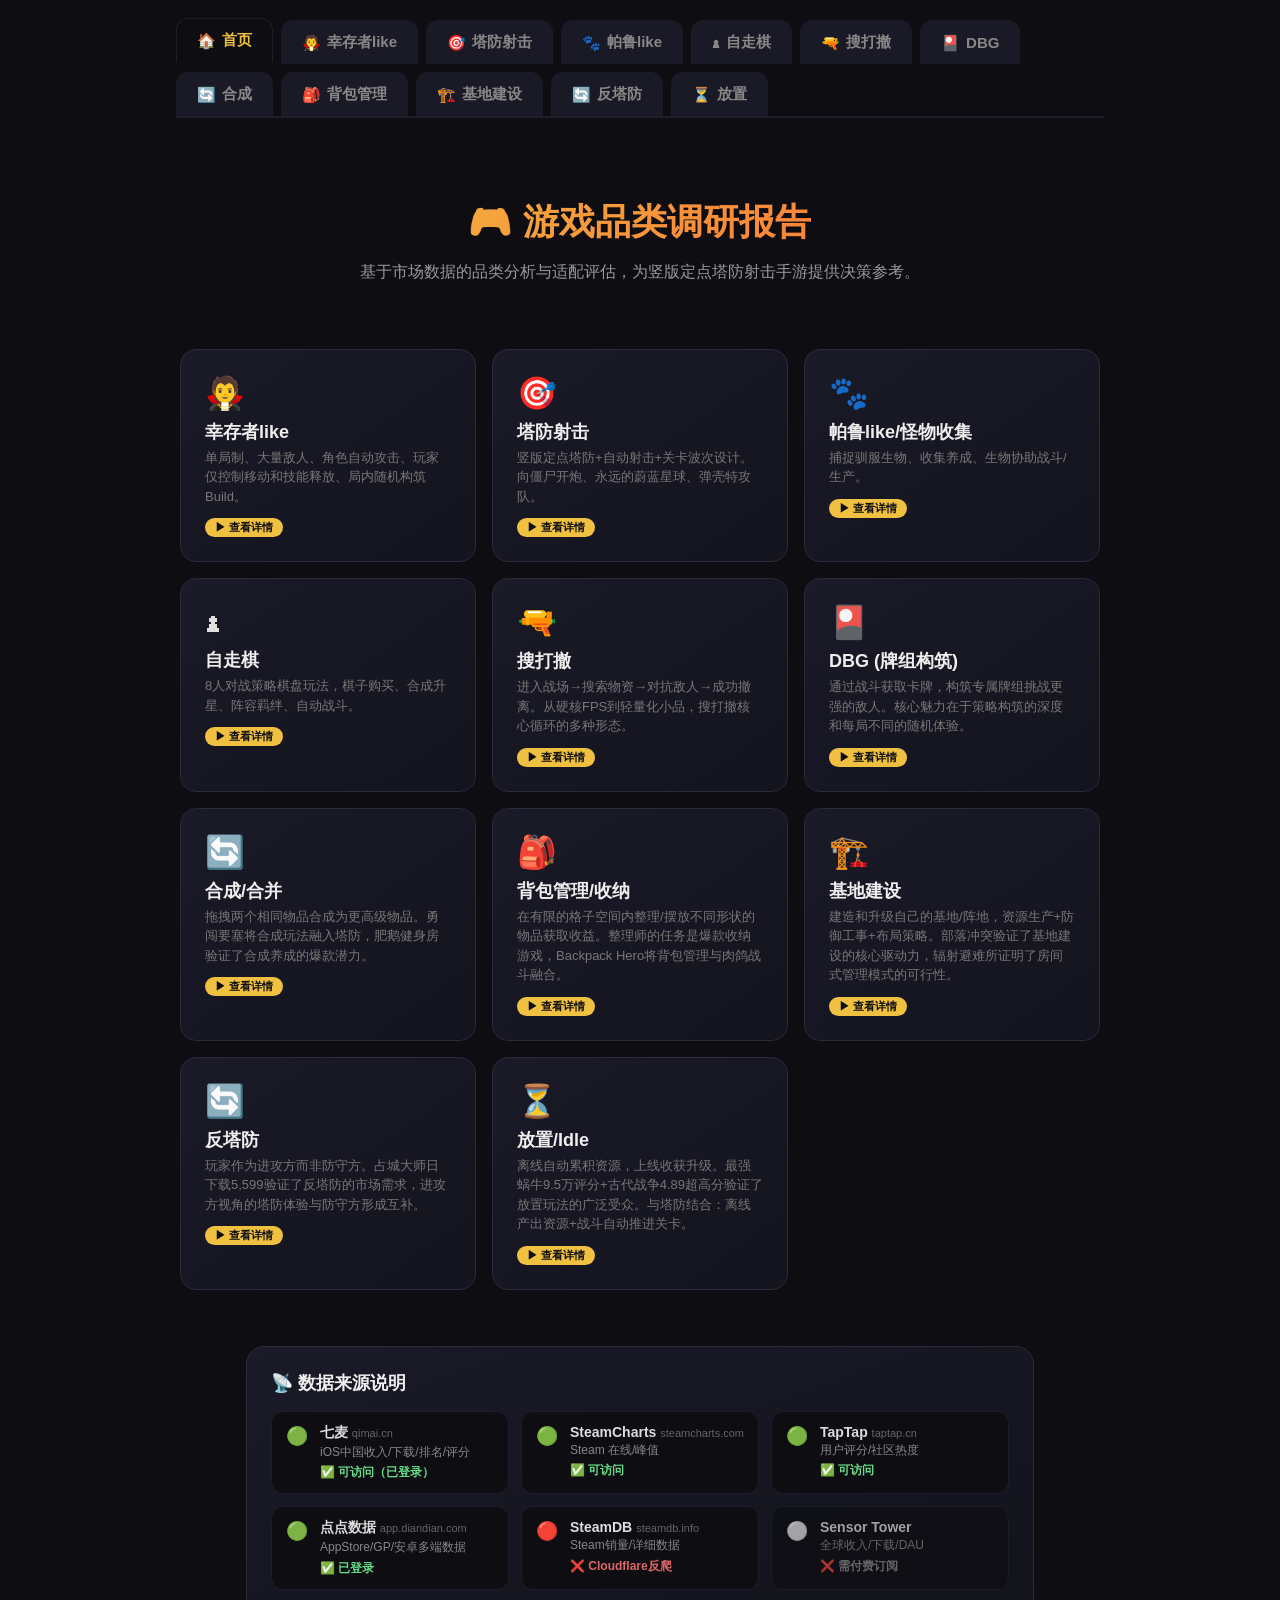
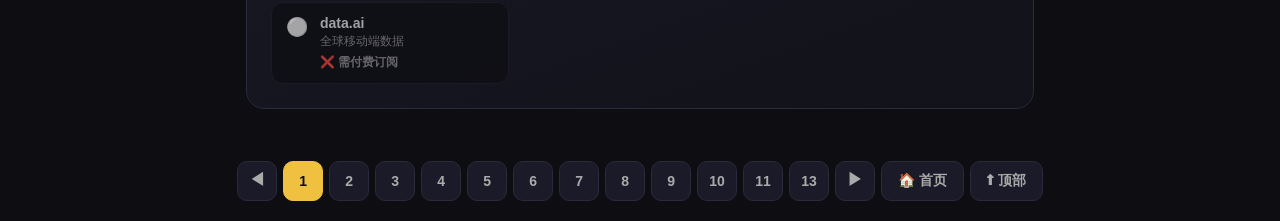
==== commit adb8a83e: "🔄 PC B 自动同步 workspace 2026-06-05 19:00" ====
--- a/品类调研/2026-05-28-玩法调研报告.html
+++ b/品类调研/2026-05-28-玩法调研报告.html
@@ -145,13 +145,14 @@
   .tab{padding:10px 14px;font-size:13px}
   .hero h1{font-size:26px}
   .data-row{flex-direction:column;gap:8px}
+  .ds-grid{grid-template-columns:1fr}
   .profile-table{font-size:12px}
 }
 
 /* Data Sources Section */
 .data-sources-section{margin:36px 0 20px;background:linear-gradient(160deg,#1a1a28,#12121a);border:1px solid #2a2a3a;border-radius:18px;padding:24px}
 .ds-title{font-size:18px;font-weight:700;color:#eee;margin-bottom:16px;display:flex;align-items:center;gap:8px}
-.ds-grid{display:grid;grid-template-columns:repeat(auto-fill,minmax(260px,1fr));gap:12px}
+.ds-grid{display:grid;grid-template-columns:repeat(3,1fr);gap:12px}
 .ds-card{display:flex;align-items:flex-start;gap:12px;padding:12px 14px;background:#0d0d12;border:1px solid #1e1e2a;border-radius:12px;transition:border-color .2s}
 .ds-card:hover{border-color:#3a3a5a}
 .ds-card .ds-icon{font-size:18px;flex-shrink:0;margin-top:1px}
@@ -181,8 +182,8 @@
 .fb-down{background:#2a0a0a;color:#ff4444;border:1px solid #4a1a1a}
 .fb-text{color:#bbb;font-size:12px;flex:1;min-width:0}
 .fb-trend{font-size:11px;white-space:nowrap;color:#888}
-.fb-trend-up{color:#66dd88}
-.fb-trend-down{color:#ff6666}
+.fb-trend-up{color:#ff6666}
+.fb-trend-down{color:#66dd88}
 .fb-trend-flat{color:#888}
 .fb-trend-new{color:#88aaff}
 
@@ -1690,7 +1691,6 @@
           <div class="pr-card pr-total"><div class="pr-platform">合计</div><div class="pr-amount">~¥1.5-3亿/月</div><div class="pr-source tag-est">📊估算</div></div>
         </div>
       </div>
-      </div>
       <div class="platform-revenue full-width">
         <div class="pr-title">📊 运营数据</div>
         <div class="pr-cards">
@@ -1699,7 +1699,6 @@
           <div class="pr-card"><div class="pr-platform">🏆 畅销榜</div><div class="pr-amount">游戏#3</div><div class="pr-source tag-qimai">✅七麦</div></div>
           <div class="pr-card"><div class="pr-platform">🕐 发布</div><div class="pr-amount">2024-08-06</div><div class="pr-source tag-qimai">✅七麦</div></div>
         </div>
-      </div>
       </div>
       <div class="platform-revenue full-width">
         <div class="pr-title">📊 Steam运营数据</div>
@@ -3955,6 +3954,7 @@
       </div>
     </div>
   </div>
+</div>
 
 </div>
 
@@ -4035,7 +4035,6 @@
   <div class="page-btn" data-page="8" onclick="switchPage(8)">9</div>
   <div class="page-btn" data-page="9" onclick="switchPage(9)">10</div>
   <div class="page-btn" data-page="10" onclick="switchPage(10)">11</div>
-  <div class="page-btn" data-page="11" onclick="switchPage(11)">12</div>
   <div class="page-btn" data-page="12" onclick="switchPage(12)">13</div>
   <div class="page-btn nav" id="nextBtn" onclick="changePage(1)">▶</div>
   <div class="page-btn action-btn" onclick="switchTab(0)">🏠 首页</div>
@@ -4082,6 +4081,7 @@
     const btn = document.querySelector(`.page-btn[data-page="${pi}"]`);
     if (btn) btn.classList.remove('disabled');
   });
+  window.scrollTo({top: 0, behavior: 'smooth'});
 }
 
 function switchPage(index) {
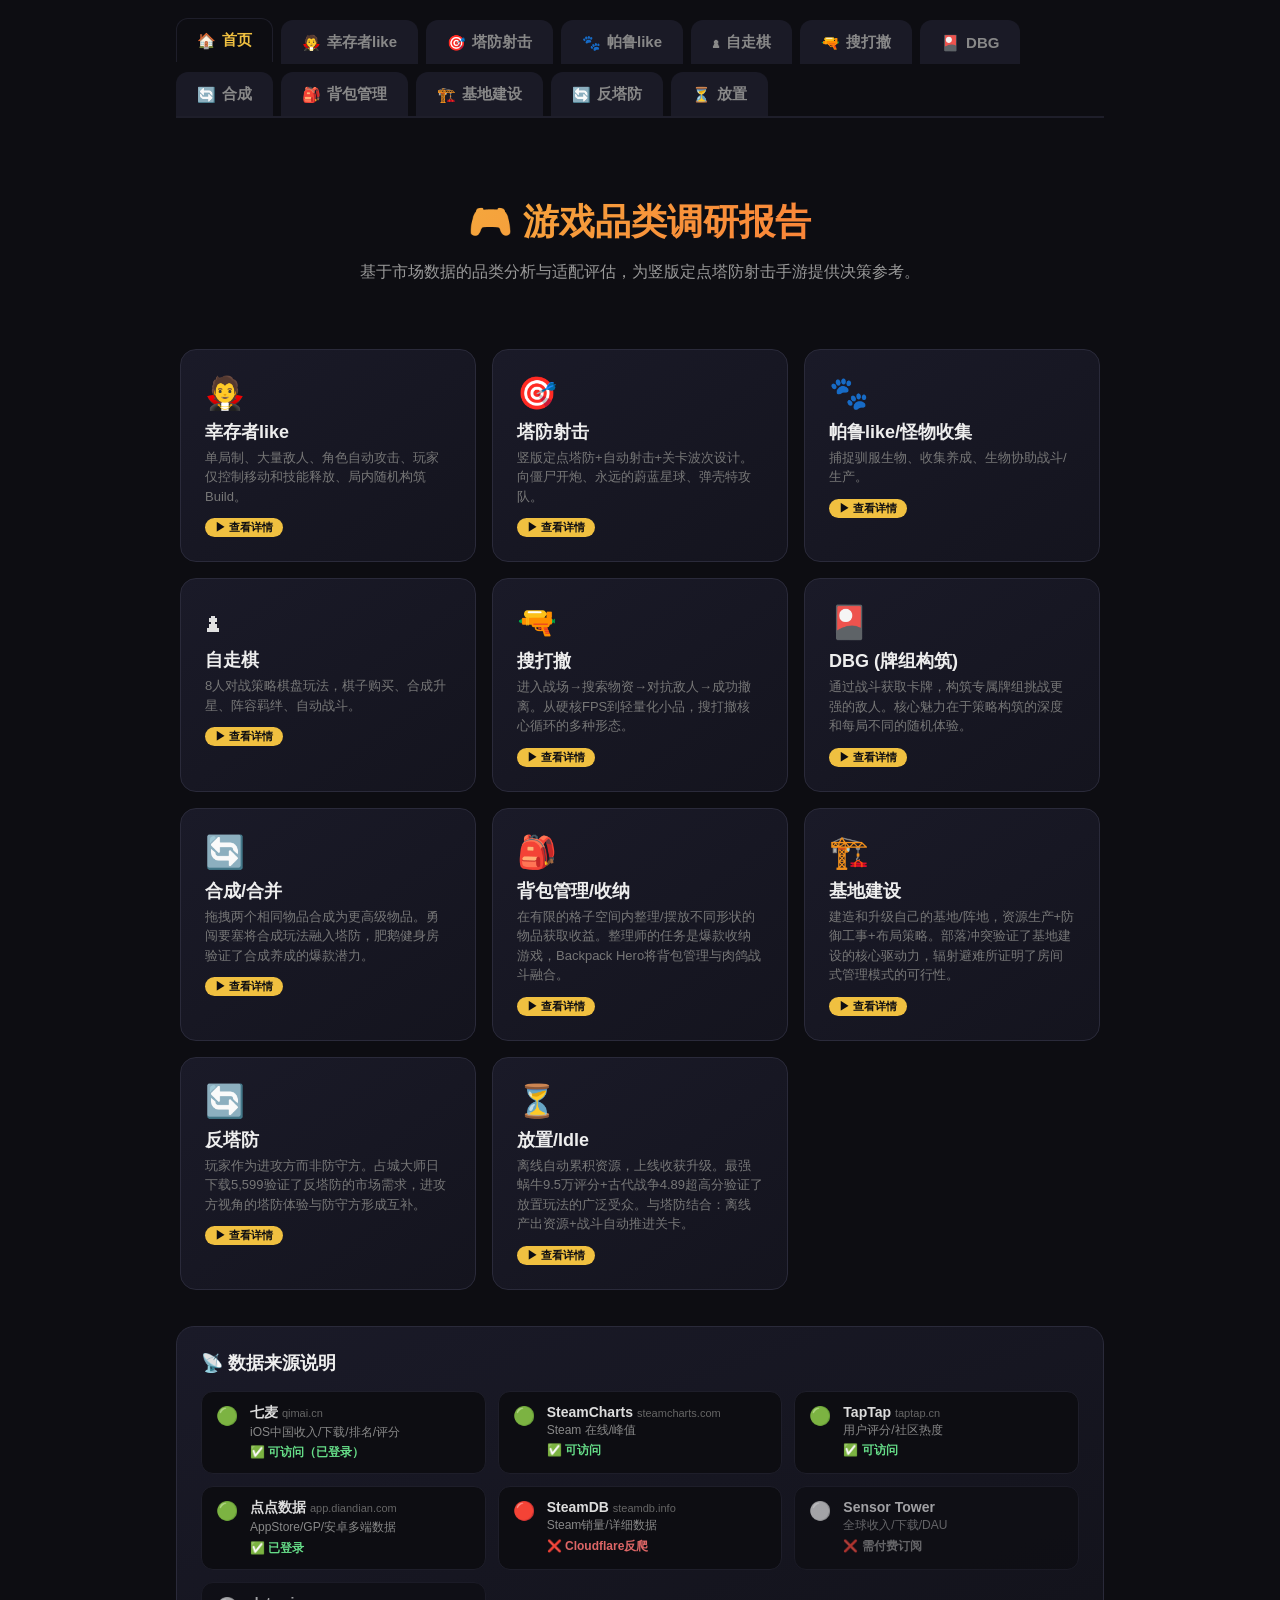
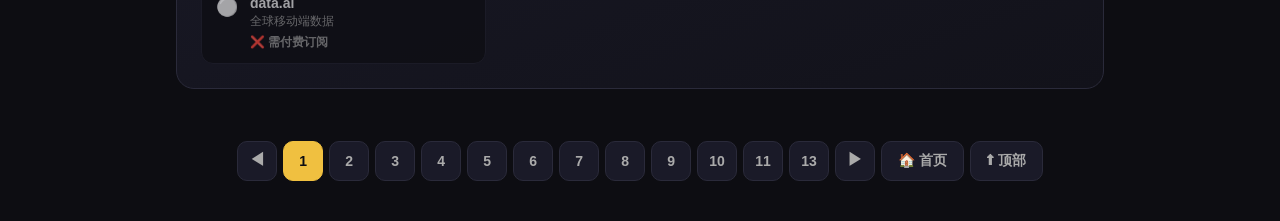
==== commit 77b99956: "🔄 PC B 自动同步 workspace 2026-06-08 14:00" ====
--- a/品类调研/2026-05-28-玩法调研报告.html
+++ b/品类调研/2026-05-28-玩法调研报告.html
@@ -21,6 +21,8 @@
 /* Pages */
 .page{display:none;animation:fadeIn .3s ease}
 .page.active{display:block}
+/* Hide any .profile-section or .traits-section not inside .page.active */
+.container > :not(.page):not(.tab-bar):not(.pagination):not(.data-sources-section){display:none !important}
 @keyframes fadeIn{from{opacity:0;transform:translateY(8px)}to{opacity:1;transform:translateY(0)}}
 
 /* Home */
@@ -758,7 +760,6 @@
 
             </div><!-- end game-card-body -->
     </div>
-
     <!-- Game 3: 永远的蔚蓝星球 (新兴黑马) -->
     <div class="game-card">
       <div class="g-name">
@@ -3956,7 +3957,6 @@
   </div>
 </div>
 
-</div>
 
 <!-- Data Sources Section -->
 <div class="data-sources-section">
